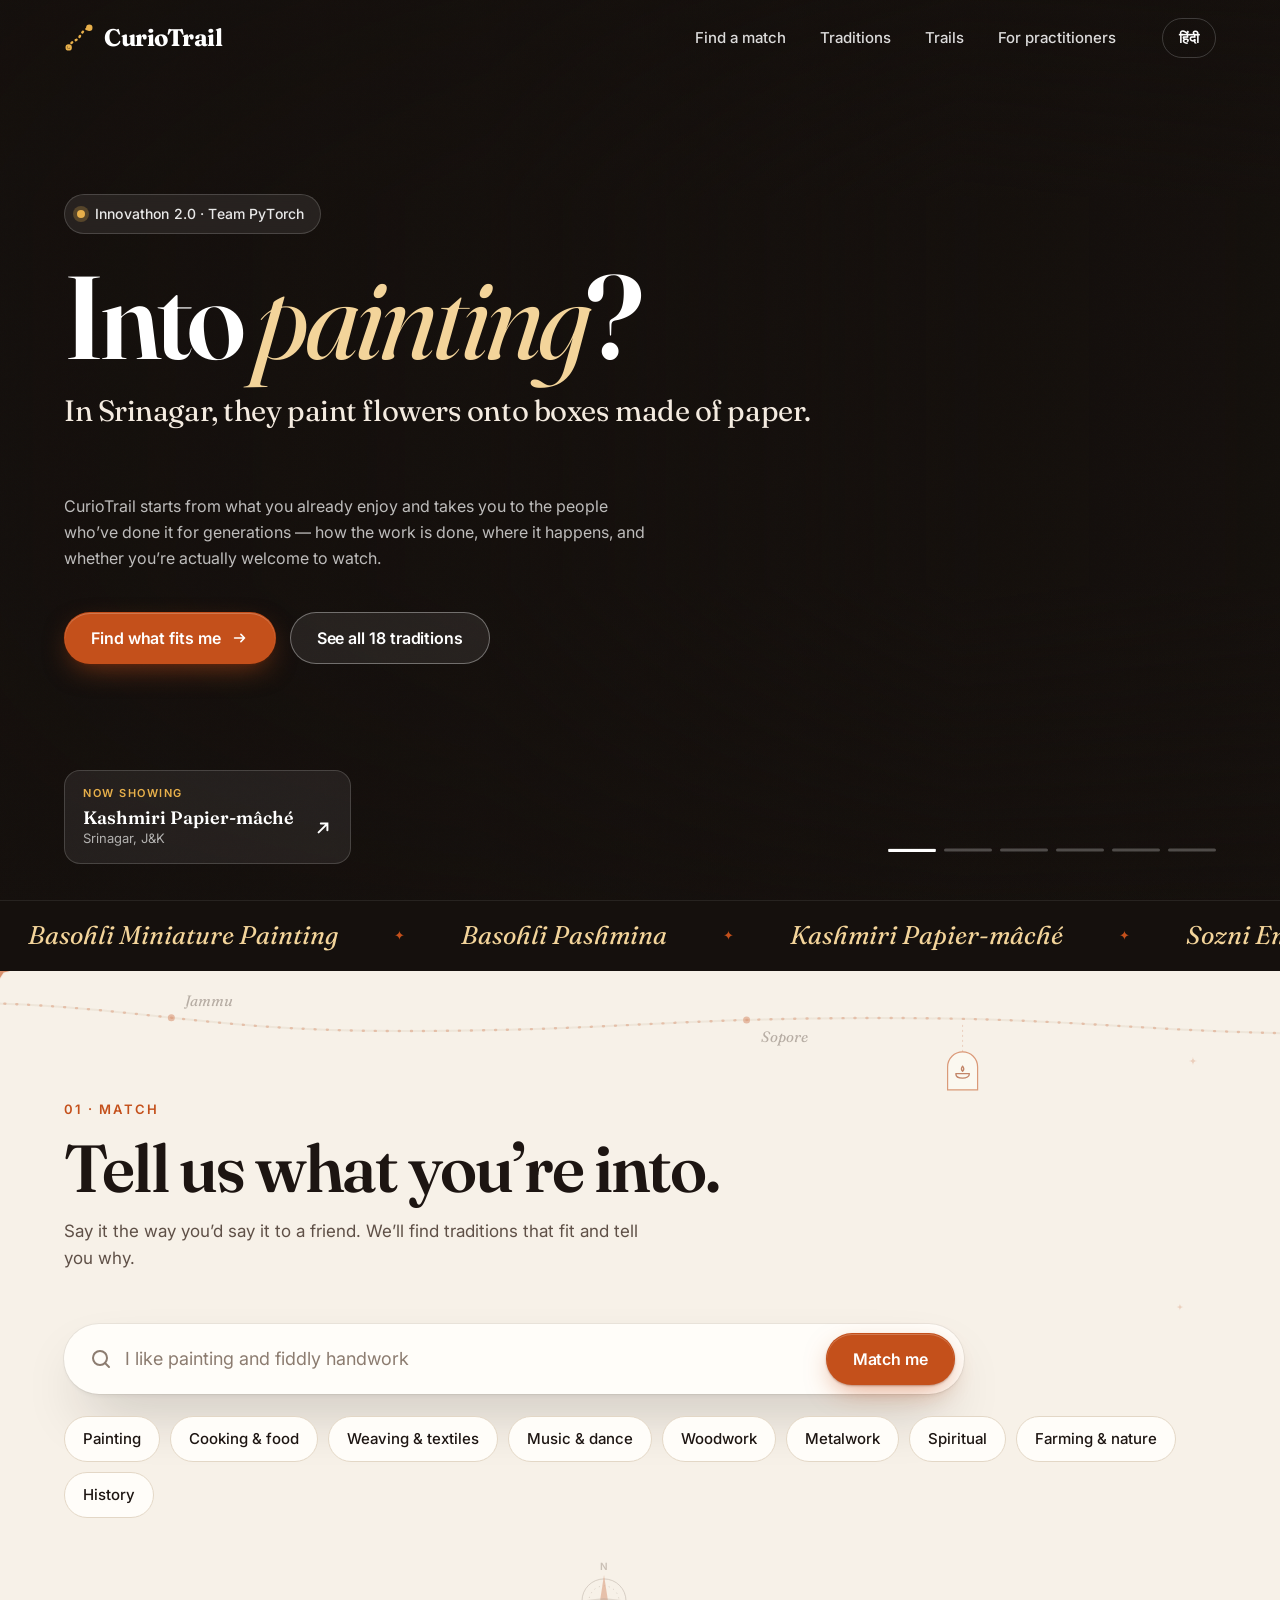
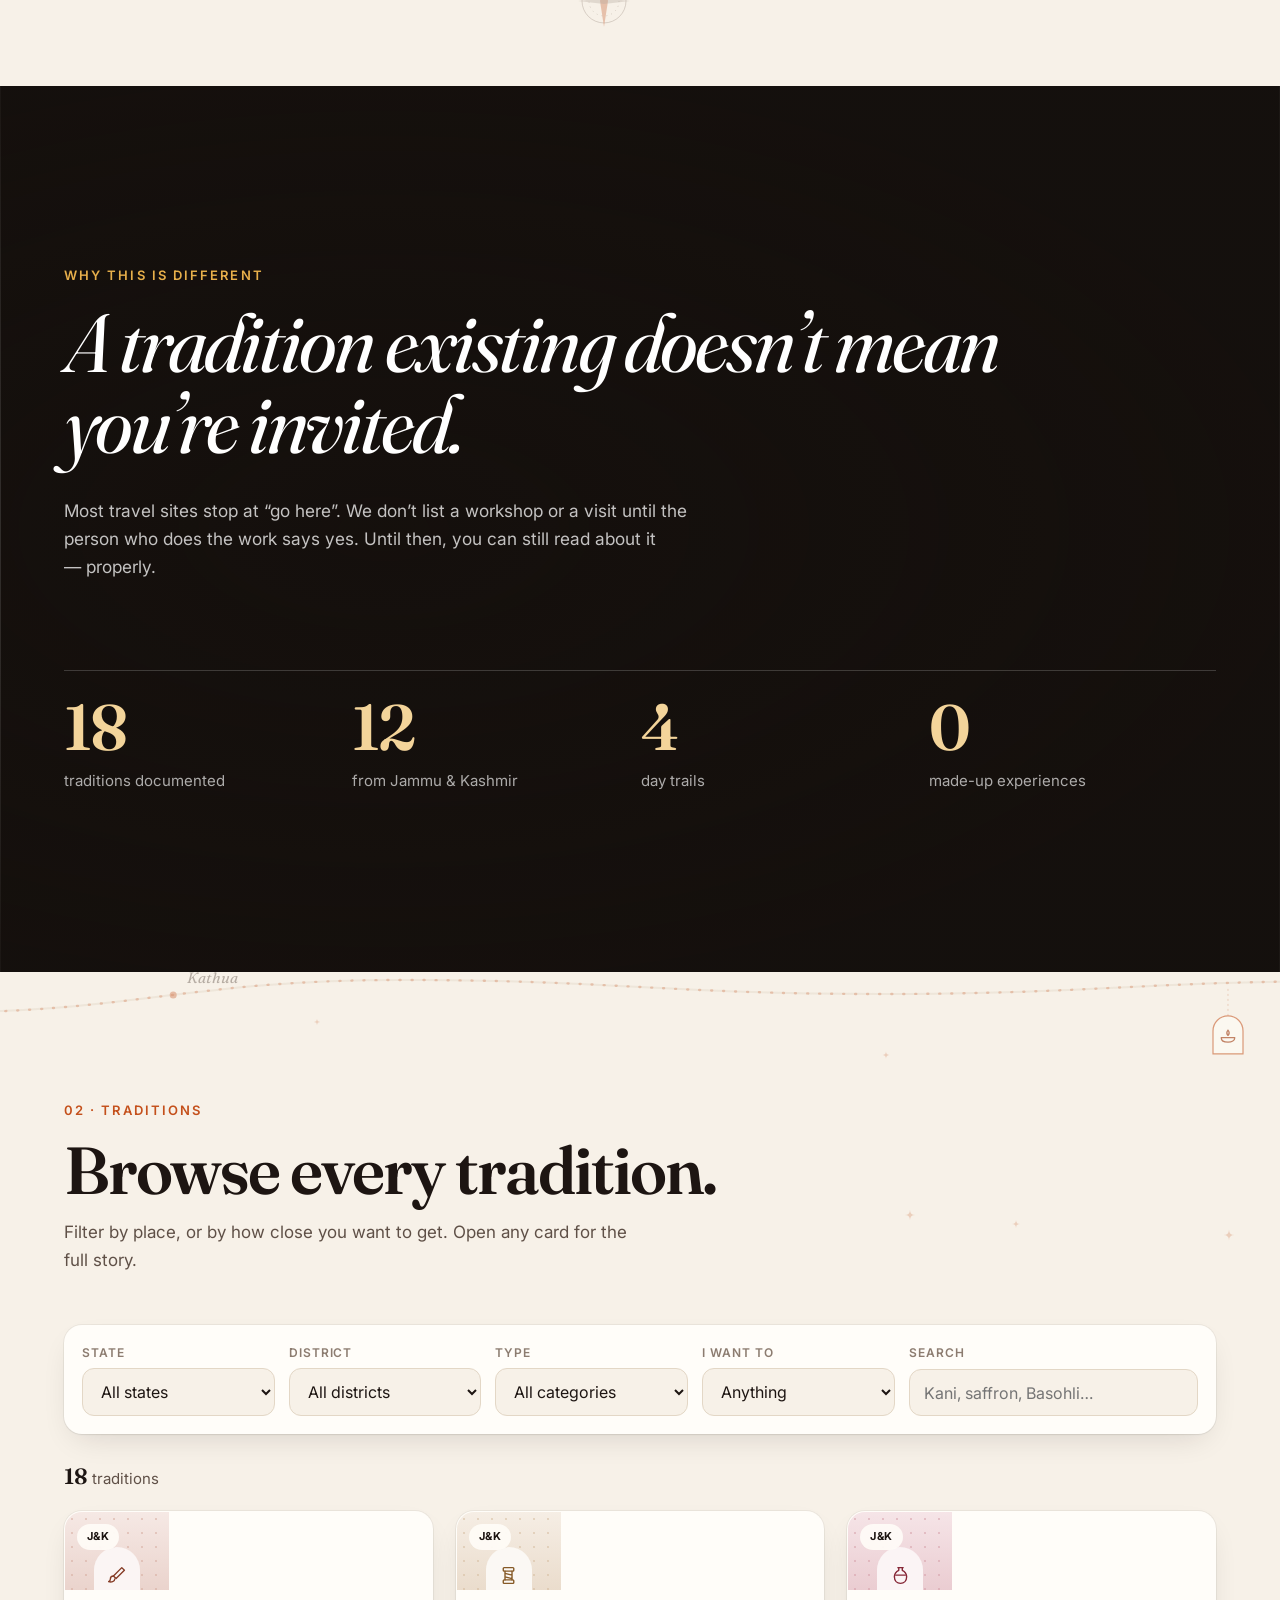
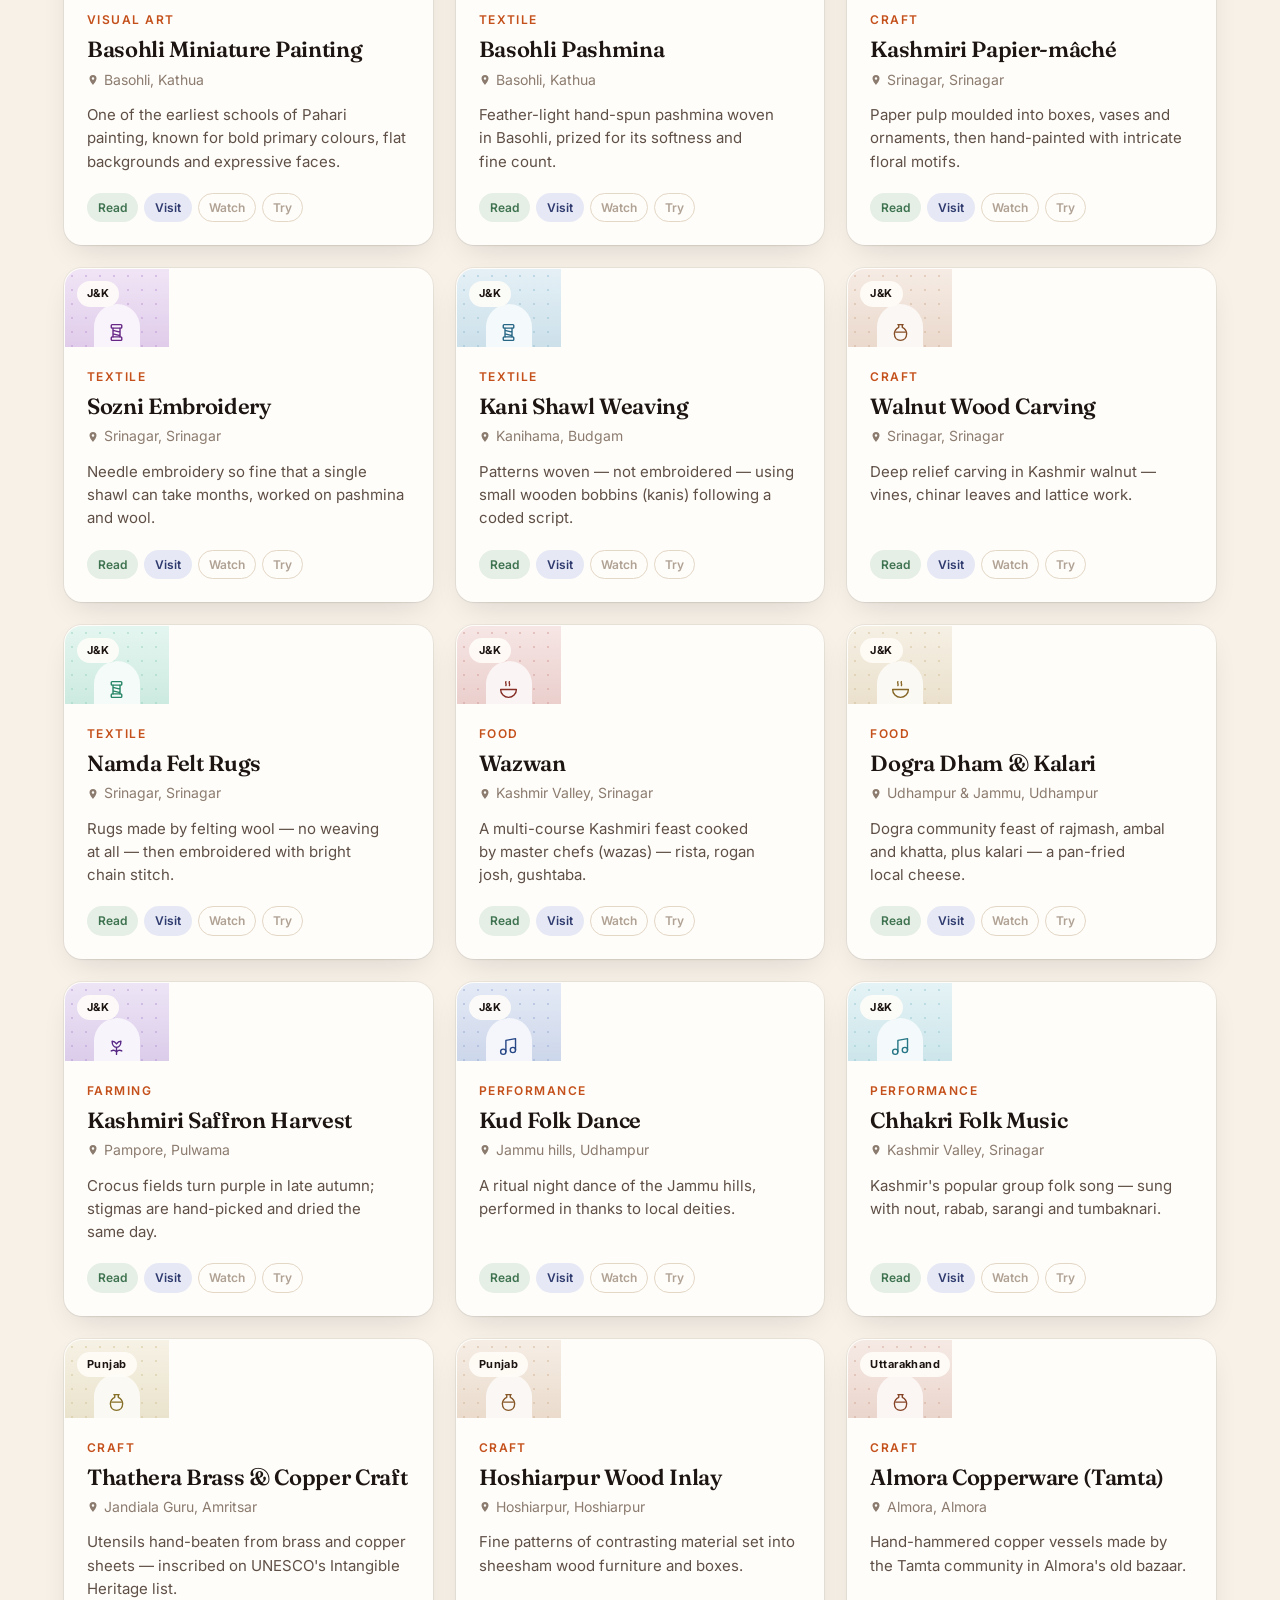
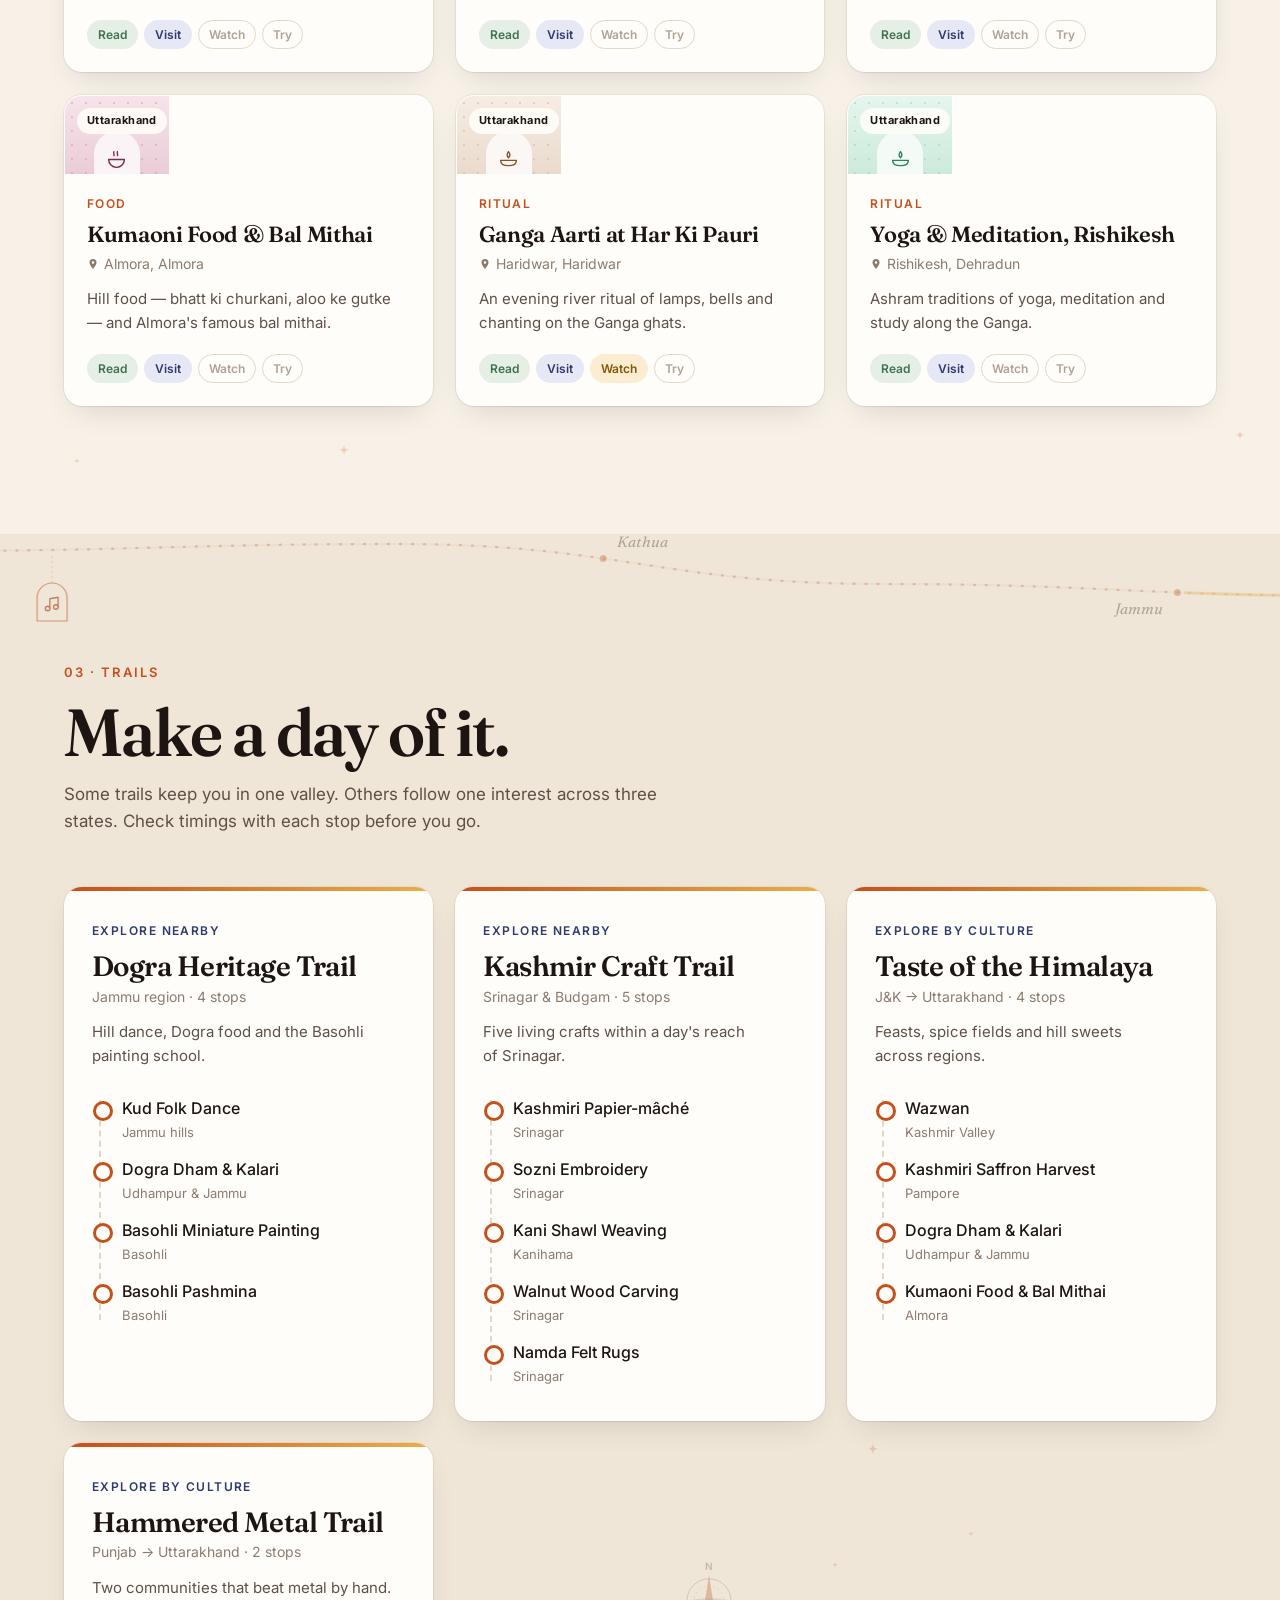
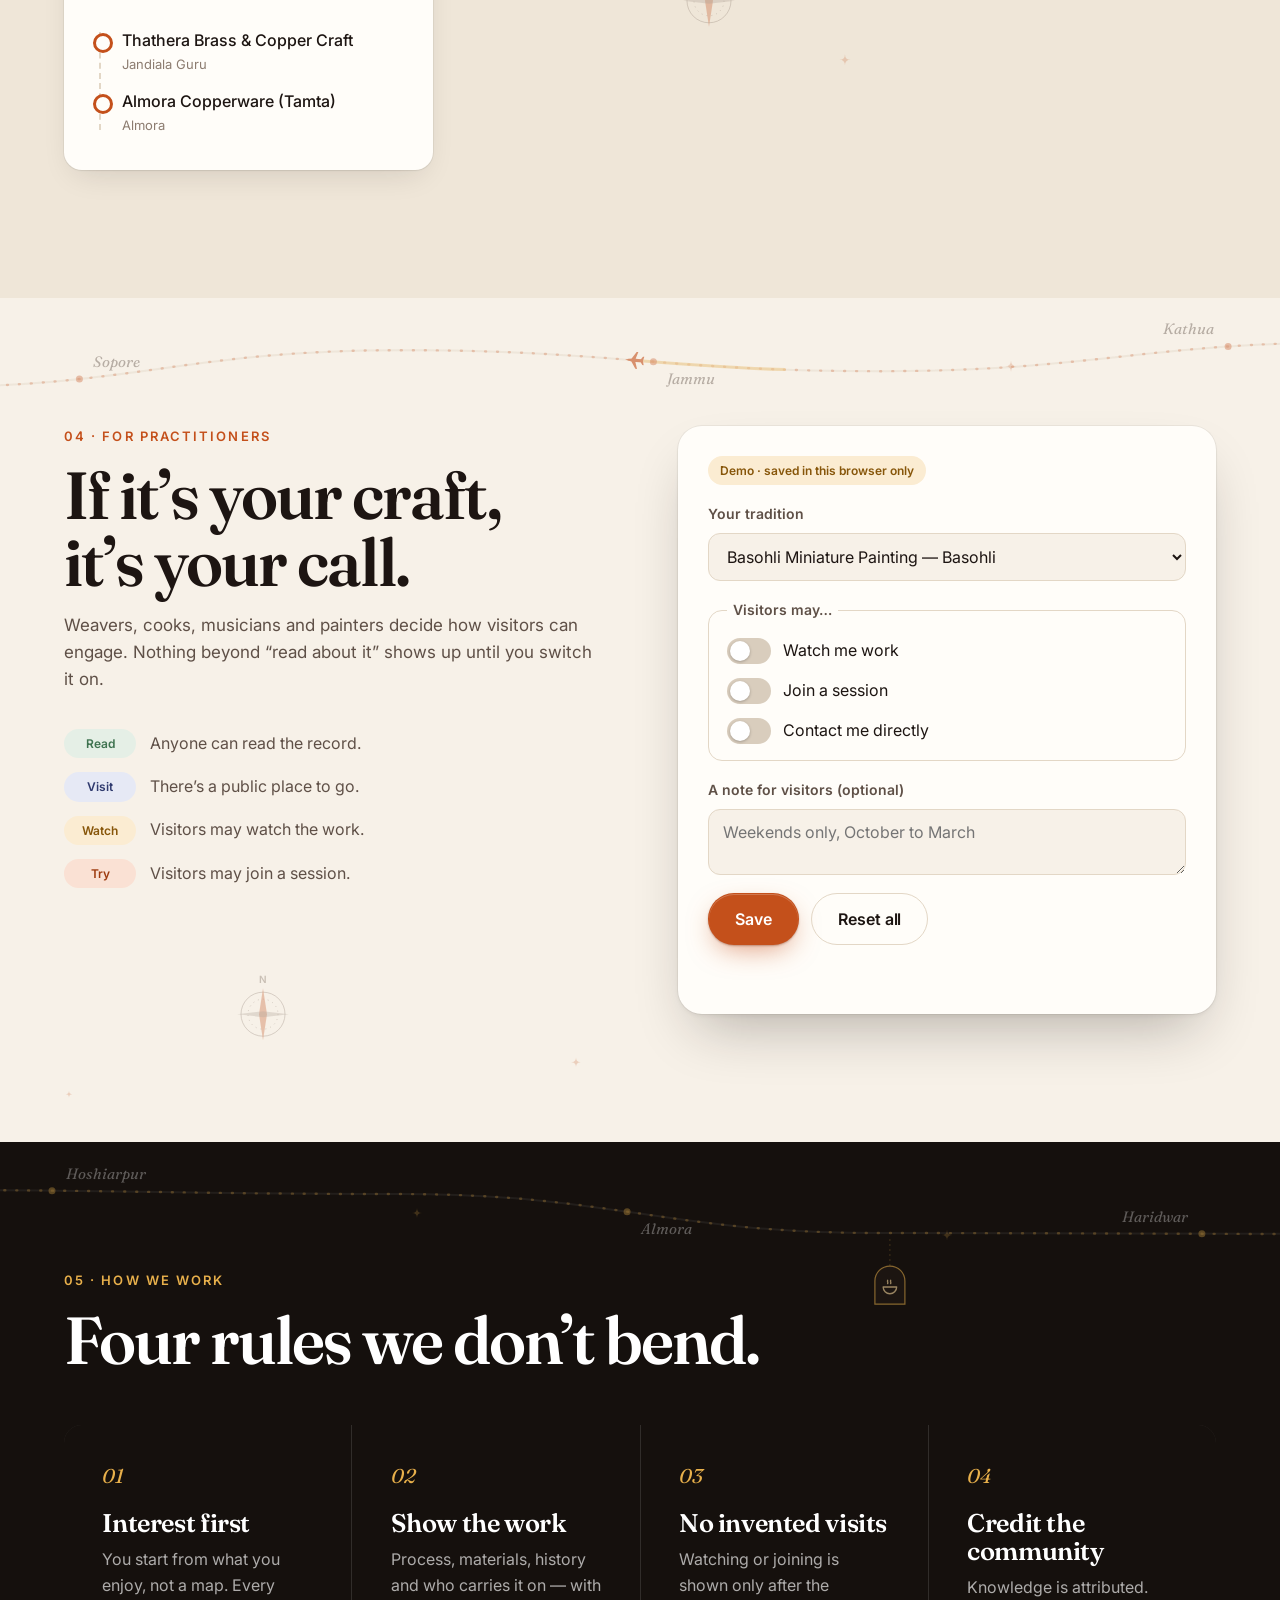
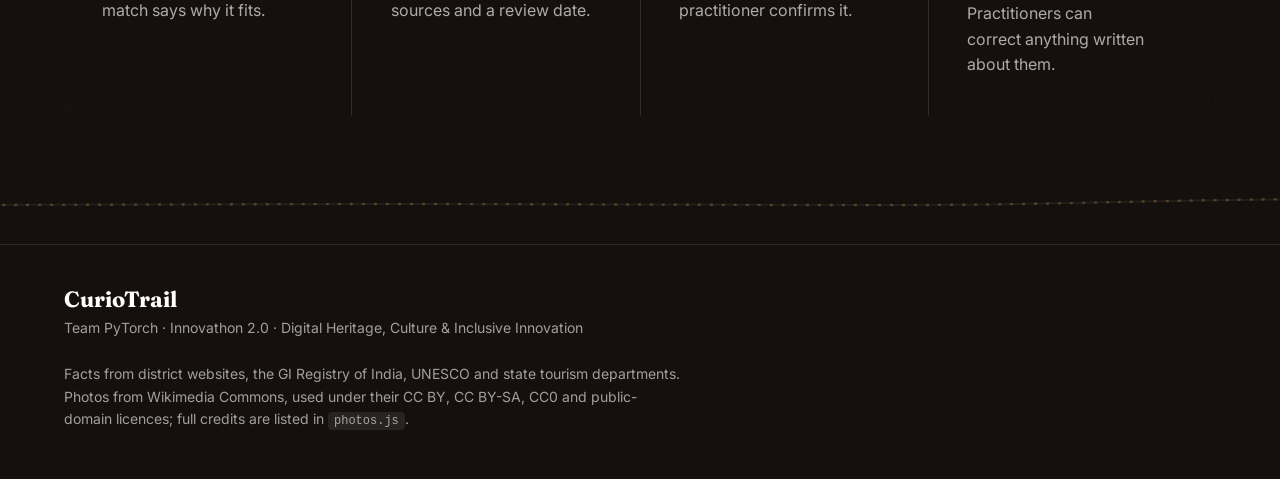
==== index.html @ dc650132 "Build page layout and styles" ====
<!doctype html>
<html lang="en">
<head>
  <meta charset="utf-8">
  <meta name="viewport" content="width=device-width, initial-scale=1, viewport-fit=cover">
  <title>CurioTrail — Start with what you love</title>
  <meta name="description" content="CurioTrail matches what you enjoy to living traditions of Jammu & Kashmir, Punjab and Uttarakhand — and tells you honestly whether you can visit.">
  <meta name="theme-color" content="#1b1310">
  <link rel="preconnect" href="https://fonts.googleapis.com">
  <link rel="preconnect" href="https://fonts.gstatic.com" crossorigin>
  <link href="https://fonts.googleapis.com/css2?family=Fraunces:ital,opsz,wght@0,9..144,400;0,9..144,600;0,9..144,700;1,9..144,400;1,9..144,600&family=Inter:wght@400;500;600;700&family=Noto+Serif+Devanagari:wght@400;600&family=Noto+Sans+Devanagari:wght@400;500;600&display=swap" rel="stylesheet">
  <link rel="preload" as="image" href="assets/img/papier-mache.webp">
  <link rel="stylesheet" href="styles.css?v=20">
</head>
<body>
  <header class="nav" id="nav">
    <a href="#top" class="brand" aria-label="CurioTrail home">
      <svg class="brand-mark" viewBox="0 0 32 32" aria-hidden="true"><path d="M5 26c4-9 9-6 12-12s7-8 10-9" fill="none" stroke="currentColor" stroke-width="2.6" stroke-linecap="round" stroke-dasharray="1 4.5"/><circle cx="27" cy="5" r="3.4" fill="currentColor"/><circle cx="5" cy="26" r="2.4" fill="none" stroke="currentColor" stroke-width="2"/></svg>
      <span>CurioTrail</span>
    </a>
    <nav class="nav-links" aria-label="Main">
      <a href="#match" data-i18n="navMatch">Find a match</a>
      <a href="#explore" data-i18n="navExplore">Traditions</a>
      <a href="#trails" data-i18n="navTrails">Trails</a>
      <a href="#practitioners" data-i18n="navPract">For practitioners</a>
    </nav>
    <button class="lang-btn" id="langBtn" type="button">हिंदी</button>
  </header>

  <main id="top">
    <!-- HERO -->
    <section class="hero" aria-label="Introduction">
      <div class="hero-media" id="heroMedia" aria-hidden="true"></div>
      <div class="hero-shade" aria-hidden="true"></div>

      <div class="hero-content">
        <p class="kicker reveal-hero"><span class="dot"></span>Innovathon 2.0 · Team PyTorch</p>
        <h1 class="hero-title reveal-hero">
          <span class="ht-line"><span id="htPre">Into </span><em class="swap" id="swapWord">painting</em><span id="htPost">?</span></span>
        </h1>
        <p class="hero-line reveal-hero"><span class="swap" id="swapLine">In Srinagar, they paint flowers onto boxes made of paper.</span></p>
        <p class="hero-body reveal-hero" data-i18n="heroBody">CurioTrail starts from what you already enjoy and takes you to the people who’ve done it for generations — how the work is done, where it happens, and whether you’re actually welcome to watch.</p>
        <div class="hero-actions reveal-hero">
          <a class="btn btn-primary" href="#match"><span data-i18n="ctaMatch">Find what fits me</span><svg viewBox="0 0 20 20" aria-hidden="true"><path d="M4 10h11m-4-4 4 4-4 4"/></svg></a>
          <a class="btn btn-glass" href="#explore" data-i18n="ctaExplore">See all 18 traditions</a>
        </div>
      </div>

      <div class="hero-foot">
        <button class="now-showing" id="nowShowing" type="button">
          <span class="ns-label" data-i18n="nowShowing">Now showing</span>
          <span class="ns-name" id="nsName">Kashmiri Papier-mâché</span>
          <span class="ns-place" id="nsPlace">Srinagar, J&amp;K</span>
          <svg viewBox="0 0 20 20" aria-hidden="true"><path d="M6 14 14 6m-6 0h6v6"/></svg>
        </button>
        <div class="progress" id="heroProgress" role="tablist" aria-label="Hero slides"></div>
      </div>
    </section>

    <!-- MARQUEE -->
    <div class="marquee" aria-hidden="true"><div class="marquee-track" id="marquee"></div></div>

    <!-- MATCH -->
    <section class="section" id="match" data-trail>
      <div class="wrap">
        <div class="head" data-reveal>
          <p class="eyebrow">01 · Match</p>
          <h2 data-i18n="matchTitle">Tell us what you’re into.</h2>
          <p data-i18n="matchSub">Say it the way you’d say it to a friend. We’ll find traditions that fit and tell you why.</p>
        </div>
        <form class="match-box" id="matchForm" data-reveal>
          <svg viewBox="0 0 24 24" aria-hidden="true"><circle cx="11" cy="11" r="7"/><path d="m20 20-4-4"/></svg>
          <label for="matchInput" class="sr-only">Your interests</label>
          <input id="matchInput" type="text" autocomplete="off" placeholder="I like painting and fiddly handwork">
          <button class="btn btn-primary" type="submit"><span data-i18n="matchBtn">Match me</span></button>
        </form>
        <div class="chips" id="matchChips" data-reveal></div>
        <div class="match-results" id="matchResults" aria-live="polite"></div>
      </div>
    </section>

    <!-- STATEMENT -->
    <section class="statement" aria-label="Our principle">
      <img class="statement-bg" src="assets/img/ganga-aarti.webp" alt="" decoding="async">
      <div class="wrap statement-inner">
        <p class="eyebrow light" data-reveal>Why this is different</p>
        <blockquote data-reveal>A tradition existing doesn’t mean you’re invited.</blockquote>
        <p class="statement-body" data-reveal>Most travel sites stop at “go here”. We don’t list a workshop or a visit until the person who does the work says yes. Until then, you can still read about it — properly.</p>
        <div class="stats" data-reveal>
          <div><strong data-count="18" id="statRecords">0</strong><span>traditions documented</span></div>
          <div><strong data-count="12" id="statJK">0</strong><span>from Jammu &amp; Kashmir</span></div>
          <div><strong data-count="4" id="statTrails">0</strong><span>day trails</span></div>
          <div><strong data-count="0" id="statFake">0</strong><span>made-up experiences</span></div>
        </div>
      </div>
    </section>

    <!-- EXPLORE -->
    <section class="section" id="explore" data-trail>
      <div class="wrap">
        <div class="head" data-reveal>
          <p class="eyebrow">02 · Traditions</p>
          <h2 data-i18n="exploreTitle">Browse every tradition.</h2>
          <p data-i18n="exploreSub">Filter by place, or by how close you want to get. Open any card for the full story.</p>
        </div>
        <div class="filters" data-reveal>
          <label><span data-i18n="fState">State</span><select id="fState"></select></label>
          <label><span data-i18n="fDistrict">District</span><select id="fDistrict"></select></label>
          <label><span data-i18n="fCategory">Type</span><select id="fCategory"></select></label>
          <label><span data-i18n="fEngage">I want to</span>
            <select id="fEngage">
              <option value="">Anything</option>
              <option value="learn">Read about it</option>
              <option value="visit">Visit the place</option>
              <option value="observe">Watch it happen</option>
              <option value="participate">Try it myself</option>
            </select></label>
          <label class="search"><span data-i18n="fSearch">Search</span><input id="fSearch" type="search" placeholder="Kani, saffron, Basohli…"></label>
        </div>
        <p class="count-bar"><strong id="count">0</strong> <span data-i18n="allPractices">traditions</span></p>
        <div class="grid" id="grid"></div>
      </div>
    </section>

    <!-- TRAILS -->
    <section class="section tinted" id="trails" data-trail>
      <div class="wrap">
        <div class="head" data-reveal>
          <p class="eyebrow">03 · Trails</p>
          <h2 data-i18n="trailsTitle">Make a day of it.</h2>
          <p data-i18n="trailsSub">Some trails keep you in one valley. Others follow one interest across three states. Check timings with each stop before you go.</p>
        </div>
        <div class="trails" id="trailList"></div>
      </div>
    </section>

    <!-- PRACTITIONERS -->
    <section class="section" id="practitioners" data-trail>
      <div class="wrap pract-grid">
        <div data-reveal>
          <p class="eyebrow">04 · For practitioners</p>
          <h2 data-i18n="practTitle">If it’s your craft, it’s your call.</h2>
          <p class="lead" data-i18n="practSub">Weavers, cooks, musicians and painters decide how visitors can engage. Nothing beyond “read about it” shows up until you switch it on.</p>
          <ol class="ladder">
            <li><span class="lv lv-learn">Read</span>Anyone can read the record.</li>
            <li><span class="lv lv-visit">Visit</span>There’s a public place to go.</li>
            <li><span class="lv lv-observe">Watch</span>Visitors may watch the work.</li>
            <li><span class="lv lv-part">Try</span>Visitors may join a session.</li>
          </ol>
        </div>
        <form class="pract-card" id="practForm" data-reveal>
          <p class="demo-tag">Demo · saved in this browser only</p>
          <label><span>Your tradition</span><select id="pRecord"></select></label>
          <fieldset>
            <legend>Visitors may…</legend>
            <label class="switch"><input type="checkbox" id="pObserve"><span class="track"></span>Watch me work</label>
            <label class="switch"><input type="checkbox" id="pParticipate"><span class="track"></span>Join a session</label>
            <label class="switch"><input type="checkbox" id="pContact"><span class="track"></span>Contact me directly</label>
          </fieldset>
          <label><span>A note for visitors (optional)</span><textarea id="pNote" rows="2" placeholder="Weekends only, October to March"></textarea></label>
          <div class="pract-actions">
            <button class="btn btn-primary" type="submit">Save</button>
            <button class="btn btn-quiet" type="button" id="pReset">Reset all</button>
          </div>
          <p class="pract-msg" id="pMsg" aria-live="polite"></p>
        </form>
      </div>
    </section>

    <!-- PRINCIPLES -->
    <section class="section principles" data-trail>
      <div class="wrap">
        <div class="head" data-reveal>
          <p class="eyebrow">05 · How we work</p>
          <h2>Four rules we don’t bend.</h2>
        </div>
        <div class="rules">
          <article data-reveal><span>01</span><h3>Interest first</h3><p>You start from what you enjoy, not a map. Every match says why it fits.</p></article>
          <article data-reveal><span>02</span><h3>Show the work</h3><p>Process, materials, history and who carries it on — with sources and a review date.</p></article>
          <article data-reveal><span>03</span><h3>No invented visits</h3><p>Watching or joining is shown only after the practitioner confirms it.</p></article>
          <article data-reveal><span>04</span><h3>Credit the community</h3><p>Knowledge is attributed. Practitioners can correct anything written about them.</p></article>
        </div>
      </div>
    </section>
  </main>

  <footer class="footer">
    <div class="wrap footer-inner">
      <div class="footer-brand">
        <strong>CurioTrail</strong>
        <span>Team PyTorch · Innovathon 2.0 · Digital Heritage, Culture &amp; Inclusive Innovation</span>
      </div>
      <p class="footer-credits">Facts from district websites, the GI Registry of India, UNESCO and state tourism departments. Photos from Wikimedia Commons, used under their CC BY, CC BY-SA, CC0 and public-domain licences; full credits are listed in <code>photos.js</code>.</p>
    </div>
  </footer>

  <nav class="dock" aria-label="Quick navigation">
    <a href="#match"><svg viewBox="0 0 24 24"><circle cx="11" cy="11" r="7"/><path d="m20 20-4-4"/></svg><span>Match</span></a>
    <a href="#explore"><svg viewBox="0 0 24 24"><circle cx="12" cy="12" r="9"/><path d="m15.5 8.5-2 5-5 2 2-5z"/></svg><span>Explore</span></a>
    <a href="#trails"><svg viewBox="0 0 24 24"><path d="M4 19c3-6 6-4 8-9s5-6 8-6" stroke-dasharray="2 3"/><circle cx="20" cy="4" r="1.5"/></svg><span>Trails</span></a>
    <a href="#practitioners"><svg viewBox="0 0 24 24"><circle cx="12" cy="8" r="3.5"/><path d="M5 20c1-4 4-6 7-6s6 2 7 6"/></svg><span>Makers</span></a>
  </nav>

  <dialog id="recordModal" class="modal" aria-labelledby="mTitle">
    <div class="modal-body" id="modalBody"></div>
  </dialog>

  <script src="data.js?v=20"></script>
  <script src="photos.js?v=20"></script>
  <script src="app.js?v=20"></script>
</body>
</html>
---- styles.css ----
/* ============ Tokens ============ */
:root {
  --bg: #f7f1e8;
  --surface: #fffdf9;
  --surface-2: #efe6d8;
  --ink: #1d1512;
  --ink-2: #5f5047;
  --ink-3: #8c7c70;
  --line: #e3d7c6;
  --night: #15100d;
  --accent: #c4501b;
  --accent-ink: #9e3c10;
  --gold: #e8b04b;
  --gold-soft: #f3d49a;
  --indigo: #2f3a6e;
  --sage: #3f7350;
  --radius: 18px;
  --shadow: 0 0 0 1px rgba(29, 21, 18, .05), 0 1px 2px rgba(29, 21, 18, .05), 0 12px 32px -12px rgba(29, 21, 18, .16);
  --shadow-lg: 0 0 0 1px rgba(29, 21, 18, .05), 0 2px 4px rgba(29, 21, 18, .05), 0 28px 60px -20px rgba(29, 21, 18, .32);
  --ease-out: cubic-bezier(0.23, 1, 0.32, 1);
  --ease-io: cubic-bezier(0.77, 0, 0.175, 1);
  --serif: "Fraunces", Georgia, serif;
  --sans: "Inter", system-ui, -apple-system, "Segoe UI", sans-serif;
  --wrap: min(1400px, 100% - 2 * clamp(20px, 5vw, 72px));
}

* { box-sizing: border-box; }
html { scroll-behavior: smooth; scroll-padding-top: 80px; -webkit-text-size-adjust: 100%; }
body { margin: 0; background: var(--bg); color: var(--ink); font: 400 clamp(16px, .2vw + 15px, 19px)/1.6 var(--sans); -webkit-font-smoothing: antialiased; }
img, svg { display: block; }
a { color: inherit; }
button { font: inherit; }
.sr-only { position: absolute; width: 1px; height: 1px; overflow: hidden; clip: rect(0 0 0 0); white-space: nowrap; }
.wrap { width: var(--wrap); margin-inline: auto; }
h1, h2, h3 { text-wrap: balance; }
p { text-wrap: pretty; }
:focus-visible { outline: 2px solid var(--gold); outline-offset: 3px; border-radius: 6px; }

/* ============ Buttons ============ */
.btn { --b: transparent; display: inline-flex; align-items: center; justify-content: center; gap: 10px; min-height: 52px; padding: 0 26px; border-radius: 999px; border: 1px solid var(--b); font: 600 16px/1 var(--sans); letter-spacing: -.005em; text-decoration: none; cursor: pointer; white-space: nowrap; -webkit-tap-highlight-color: transparent;
  transition-property: scale, background-color, border-color, color, box-shadow; transition-duration: 160ms; transition-timing-function: ease-out; }
.btn:not(:disabled):active { scale: .96; }
.btn svg { width: 18px; height: 18px; fill: none; stroke: currentColor; stroke-width: 1.8; stroke-linecap: round; stroke-linejoin: round; transition: translate 200ms var(--ease-out); }
.btn-primary { background: var(--accent); color: #fff; box-shadow: inset 0 1px 0 rgba(255, 255, 255, .22), 0 1px 2px rgba(110, 35, 5, .35), 0 10px 28px -8px rgba(196, 80, 27, .6); }
.btn-glass { --b: rgba(255, 255, 255, .35); color: #fff; background: rgba(255, 255, 255, .08); backdrop-filter: blur(12px); -webkit-backdrop-filter: blur(12px); }
.btn-quiet { --b: var(--line); color: var(--ink); background: transparent; }
@media (hover: hover) and (pointer: fine) {
  .btn-primary:hover { background: var(--accent-ink); }
  .btn-primary:hover svg { translate: 3px 0; }
  .btn-glass:hover { background: rgba(255, 255, 255, .18); --b: rgba(255, 255, 255, .6); }
  .btn-quiet:hover { background: var(--surface-2); }
}

/* ============ Nav ============ */
.nav { position: fixed; inset: 0 0 auto; z-index: 40; display: flex; align-items: center; gap: 32px; padding: 18px clamp(20px, 5vw, 72px); color: #fff;
  transition-property: background-color, padding, color, box-shadow; transition-duration: 300ms; transition-timing-function: var(--ease-out); }
.nav.solid { background: rgba(247, 241, 232, .86); backdrop-filter: blur(14px) saturate(1.4); -webkit-backdrop-filter: blur(14px) saturate(1.4); color: var(--ink); padding-block: 12px; box-shadow: 0 1px 0 var(--line); }
.brand { display: flex; align-items: center; gap: 10px; text-decoration: none; font: 700 24px/1 var(--serif); letter-spacing: -.02em; }
.brand-mark { width: 30px; height: 30px; color: var(--gold); }
.nav.solid .brand-mark { color: var(--accent); }
.nav-links { display: flex; gap: 6px; margin-left: auto; }
.nav-links a { padding: 8px 14px; border-radius: 999px; text-decoration: none; font-size: 15px; font-weight: 500; opacity: .85; transition: background-color 150ms ease, opacity 150ms ease; }
@media (hover: hover) { .nav-links a:hover { opacity: 1; background: rgba(127, 127, 127, .14); } }
.lang-btn { border: 1px solid currentColor; border-color: rgba(127, 127, 127, .4); background: transparent; color: inherit; border-radius: 999px; padding: 8px 16px; font-weight: 600; font-size: 14px; cursor: pointer; }

/* ============ Hero ============ */
.hero { position: relative; min-height: 100svh; display: grid; grid-template-rows: 1fr auto; color: #fff; background: var(--night); overflow: hidden; isolation: isolate; }
.hero-media { position: absolute; inset: -3%; z-index: -2; will-change: transform; }
.slide { position: absolute; inset: 0; opacity: 0; transition: opacity 1400ms ease; }
.slide img { width: 100%; height: 100%; object-fit: cover; scale: 1.12; transition: scale 9000ms linear; }
.slide.is-active { opacity: 1; }
.slide.is-active img { scale: 1; }
.hero-shade { position: absolute; inset: 0; z-index: -1;
  background:
    linear-gradient(90deg, rgba(21, 16, 13, .92) 0%, rgba(21, 16, 13, .72) 38%, rgba(21, 16, 13, .15) 75%, rgba(21, 16, 13, .25) 100%),
    linear-gradient(0deg, rgba(21, 16, 13, .85) 0%, transparent 35%),
    linear-gradient(180deg, rgba(21, 16, 13, .55) 0%, transparent 22%); }
.hero::after { content: ""; position: absolute; inset: 0; z-index: -1; pointer-events: none; opacity: .07; mix-blend-mode: overlay;
  background-image: url("data:image/svg+xml,%3Csvg xmlns='http://www.w3.org/2000/svg' width='160' height='160'%3E%3Cfilter id='n'%3E%3CfeTurbulence baseFrequency='.9' numOctaves='3' stitchTiles='stitch'/%3E%3C/filter%3E%3Crect width='100%25' height='100%25' filter='url(%23n)'/%3E%3C/svg%3E"); }

.hero-content { align-self: center; width: var(--wrap); margin-inline: auto; padding-top: 120px; max-width: 1400px; }
.hero-content > * { max-width: 880px; }
.kicker { display: inline-flex; align-items: center; gap: 10px; margin: 0 0 28px; padding: 8px 16px 8px 12px; border-radius: 999px; background: rgba(255, 255, 255, .08); border: 1px solid rgba(255, 255, 255, .16); backdrop-filter: blur(10px); font-size: 14px; font-weight: 500; letter-spacing: .01em; color: rgba(255, 255, 255, .9); }
.kicker .dot { width: 8px; height: 8px; border-radius: 50%; background: var(--gold); box-shadow: 0 0 0 4px rgba(232, 176, 75, .25); }
.hero-title { margin: 0; font: 600 clamp(56px, 9.2vw, 168px)/.92 var(--serif); letter-spacing: -.035em; font-variation-settings: "opsz" 144; }
.hero-title em { font-style: italic; font-weight: 400; color: var(--gold-soft); }
.swap { display: inline-block; transition-property: opacity, translate, filter; transition-duration: 420ms; transition-timing-function: var(--ease-out); }
.swap.out { opacity: 0; translate: 0 .18em; filter: blur(6px); transition-duration: 220ms; }
.hero-line { margin: 22px 0 0; font: 400 clamp(22px, 2.3vw, 40px)/1.25 var(--serif); letter-spacing: -.015em; color: #f4ebe0; min-height: 2.5em; }
.hero-body { margin: 26px 0 0; max-width: 600px !important; font-size: clamp(16px, 1.15vw, 20px); line-height: 1.65; color: rgba(255, 255, 255, .72); }
.hero-actions { display: flex; flex-wrap: wrap; gap: 14px; margin-top: 40px; }

.hero-foot { width: var(--wrap); margin: 0 auto; display: flex; align-items: flex-end; justify-content: space-between; gap: 24px; padding: 32px 0 36px; }
.now-showing { display: grid; grid-template-columns: auto auto; grid-template-areas: "l l" "n i" "p i"; column-gap: 18px; align-items: center; text-align: left; color: #fff; background: rgba(255, 255, 255, .07); border: 1px solid rgba(255, 255, 255, .16); backdrop-filter: blur(12px); border-radius: 16px; padding: 14px 16px 14px 18px; cursor: pointer; transition: background-color 200ms ease, scale 160ms ease-out; }
.now-showing:active { scale: .97; }
@media (hover: hover) { .now-showing:hover { background: rgba(255, 255, 255, .14); } }
.ns-label { grid-area: l; font-size: 11px; font-weight: 600; letter-spacing: .14em; text-transform: uppercase; color: var(--gold); margin-bottom: 4px; }
.ns-name { grid-area: n; font: 600 18px/1.2 var(--serif); }
.ns-place { grid-area: p; font-size: 13px; color: rgba(255, 255, 255, .65); }
.now-showing svg { grid-area: i; width: 22px; height: 22px; fill: none; stroke: currentColor; stroke-width: 1.8; stroke-linecap: round; }
.progress { display: flex; gap: 8px; }
.progress button { width: 48px; height: 28px; padding: 0; border: 0; background: none; cursor: pointer; position: relative; }
.progress button::before, .progress button::after { content: ""; position: absolute; left: 0; right: 0; top: 50%; height: 3px; border-radius: 3px; translate: 0 -50%; }
.progress button::before { background: rgba(255, 255, 255, .25); }
.progress button::after { background: #fff; scale: 0 1; transform-origin: left; }
.progress button.done::after { scale: 1 1; }
.progress button.is-active::after { animation: fill var(--dur, 6s) linear forwards; }
@keyframes fill { from { scale: 0 1; } to { scale: 1 1; } }

/* ============ Marquee ============ */
.marquee { background: var(--night); color: var(--gold-soft); overflow: hidden; border-top: 1px solid rgba(255, 255, 255, .08); padding: 22px 0; }
.marquee-track { display: flex; width: max-content; gap: 0; animation: marquee 60s linear infinite; }
.marquee-track span { font: italic 400 clamp(22px, 2vw, 34px)/1 var(--serif); padding: 0 28px; white-space: nowrap; display: inline-flex; align-items: center; gap: 56px; }
.marquee-track span::after { content: "✦"; font-style: normal; font-size: .5em; color: var(--accent); }
@keyframes marquee { to { translate: -50% 0; } }

/* ============ Sections ============ */
.section { padding: clamp(80px, 10vw, 160px) 0; }
.section.tinted { background: var(--surface-2); }
.head { max-width: 760px; margin-bottom: clamp(32px, 4vw, 56px); }
.eyebrow { margin: 0 0 16px; font-size: 13px; font-weight: 600; letter-spacing: .16em; text-transform: uppercase; color: var(--accent); }
.eyebrow.light { color: var(--gold); }
.head h2, .pract-grid h2 { margin: 0 0 16px; font: 600 clamp(40px, 5.2vw, 88px)/1 var(--serif); letter-spacing: -.03em; }
.head p:not(.eyebrow) { margin: 0; font-size: clamp(17px, 1.3vw, 21px); color: var(--ink-2); max-width: 620px; }

/* ============ Match ============ */
.match-box { display: flex; align-items: center; gap: 12px; max-width: 900px; padding: 8px 8px 8px 24px; background: var(--surface); border-radius: 999px; box-shadow: var(--shadow-lg); border: 1px solid transparent; transition: box-shadow 200ms ease, border-color 200ms ease; }
.match-box:focus-within { border-color: var(--accent); box-shadow: var(--shadow-lg), 0 0 0 5px rgba(196, 80, 27, .14); }
.match-box > svg { width: 24px; height: 24px; flex: none; fill: none; stroke: var(--ink-3); stroke-width: 2; stroke-linecap: round; }
.match-box input { flex: 1; min-width: 0; border: 0; outline: 0; background: transparent; font: 400 clamp(18px, 1.4vw, 22px) var(--sans); color: var(--ink); padding: 12px 0; }
.match-box input::placeholder { color: var(--ink-3); }
.chips { display: flex; flex-wrap: wrap; gap: 10px; margin-top: 22px; }
.chip { border: 1px solid var(--line); background: var(--surface); color: var(--ink); border-radius: 999px; padding: 10px 18px; font-size: 15px; font-weight: 500; cursor: pointer; transition-property: background-color, border-color, color, scale; transition-duration: 150ms; transition-timing-function: ease-out; }
.chip:active { scale: .96; }
@media (hover: hover) { .chip:hover { border-color: var(--ink); } }
.chip[aria-pressed="true"] { background: var(--ink); color: var(--bg); border-color: var(--ink); }
.match-results { margin-top: 40px; }
.match-intro { font-size: 17px; color: var(--ink-2); margin: 0 0 20px; }
.match-intro b { color: var(--ink); font-weight: 600; }
.match-list { display: grid; grid-template-columns: repeat(auto-fill, minmax(min(100%, 420px), 1fr)); gap: 18px; }
.match-card { display: grid; grid-template-columns: 132px 1fr; gap: 20px; padding: 14px; text-align: left; color: inherit; background: var(--surface); border: 1px solid transparent; border-radius: var(--radius); box-shadow: var(--shadow); cursor: pointer;
  transition-property: translate, box-shadow, scale; transition-duration: 220ms; transition-timing-function: var(--ease-out); animation: rise 520ms var(--ease-out) both; animation-delay: calc(var(--i, 0) * 70ms); }
.match-card:active { scale: .98; }
@media (hover: hover) { .match-card:hover { translate: 0 -3px; box-shadow: var(--shadow-lg); } }
.match-card .art { border-radius: 12px; min-height: 150px; height: 100%; }
.match-card h3 { margin: 8px 0 2px; font: 600 22px/1.15 var(--serif); letter-spacing: -.01em; }
.match-why { margin: 8px 0 12px; font-size: 15px; color: var(--ink-2); line-height: 1.5; }
.score { display: inline-flex; align-items: center; gap: 6px; font-size: 12px; font-weight: 700; color: var(--sage); }
.score::before { content: ""; width: 36px; height: 4px; border-radius: 4px; background: linear-gradient(90deg, var(--sage) var(--fit, 80%), #dfe9df 0); }
.empty { padding: 24px; border-radius: var(--radius); background: var(--surface-2); color: var(--ink-2); }

/* ============ Statement ============ */
.statement { position: relative; isolation: isolate; color: #fff; padding: clamp(110px, 14vw, 220px) 0; overflow: hidden; background: var(--night); }
.statement-bg { position: absolute; inset: -10% 0; width: 100%; height: 120%; object-fit: cover; z-index: -2; opacity: .55; will-change: transform; }
.statement::before { content: ""; position: absolute; inset: 0; z-index: -1; background: radial-gradient(ellipse at 30% 50%, rgba(21, 16, 13, .55), rgba(21, 16, 13, .92) 75%); }
.statement blockquote { margin: 0; max-width: 1100px; font: 400 clamp(44px, 6.4vw, 112px)/1 var(--serif); letter-spacing: -.035em; font-style: italic; color: #fff; }
.statement-body { margin: 32px 0 0; max-width: 640px; font-size: clamp(17px, 1.35vw, 22px); color: rgba(255, 255, 255, .75); }
.stats { display: grid; grid-template-columns: repeat(4, 1fr); gap: 1px; margin-top: clamp(56px, 7vw, 96px); border-top: 1px solid rgba(255, 255, 255, .18); }
.stats div { padding-top: 24px; }
.stats strong { display: block; font: 600 clamp(48px, 5vw, 88px)/1 var(--serif); letter-spacing: -.03em; color: var(--gold-soft); font-variant-numeric: tabular-nums; }
.stats span { display: block; margin-top: 10px; font-size: 15px; color: rgba(255, 255, 255, .65); }

/* ============ Filters + cards ============ */
.filters { display: grid; grid-template-columns: repeat(4, minmax(0, 1fr)) 1.5fr; gap: 14px; padding: 18px; background: var(--surface); border-radius: var(--radius); box-shadow: var(--shadow); }
.filters label { display: grid; gap: 6px; font-size: 12px; font-weight: 600; letter-spacing: .08em; text-transform: uppercase; color: var(--ink-3); }
.filters select, .filters input, .pract-card select, .pract-card textarea { width: 100%; padding: 12px 14px; font: 400 16px var(--sans); color: var(--ink); background: var(--bg); border: 1px solid var(--line); border-radius: 12px; letter-spacing: 0; text-transform: none; transition: border-color 150ms ease; }
.filters select:focus, .filters input:focus, .pract-card select:focus, .pract-card textarea:focus { outline: none; border-color: var(--accent); }
.count-bar { margin: 28px 0 20px; font-size: 15px; color: var(--ink-2); }
.count-bar strong { font: 600 22px var(--serif); color: var(--ink); }
.grid { display: grid; grid-template-columns: repeat(auto-fill, minmax(min(100%, 320px), 1fr)); gap: clamp(18px, 1.8vw, 28px); }
.card { display: flex; flex-direction: column; padding: 0; text-align: left; color: inherit; background: var(--surface); border: 1px solid transparent; border-radius: var(--radius); overflow: hidden; box-shadow: var(--shadow); cursor: pointer; -webkit-tap-highlight-color: transparent;
  transition-property: translate, box-shadow, scale; transition-duration: 260ms; transition-timing-function: var(--ease-out); }
.card:active { scale: .98; }
@media (hover: hover) and (pointer: fine) { .card:hover { translate: 0 -6px; box-shadow: var(--shadow-lg); } .card:hover .art img { scale: 1.06; } }
.card .art { aspect-ratio: 4 / 3; }
.card-body { display: flex; flex-direction: column; gap: 6px; flex: 1; padding: 20px 22px 22px; }
.card-cat { font-size: 12px; font-weight: 600; letter-spacing: .12em; text-transform: uppercase; color: var(--accent); }
.card h3 { margin: 2px 0 0; font: 600 clamp(22px, 1.6vw, 26px)/1.15 var(--serif); letter-spacing: -.015em; }
.card-place { display: flex; align-items: center; gap: 5px; font-size: 14px; color: var(--ink-3); }
.card-hook { margin: 6px 0 14px; font-size: 15px; line-height: 1.55; color: var(--ink-2); display: -webkit-box; -webkit-line-clamp: 3; -webkit-box-orient: vertical; overflow: hidden; }
.levels { display: flex; flex-wrap: wrap; gap: 6px; margin-top: auto; }

/* Art (photo or icon fallback) */
.art { position: relative; overflow: hidden; display: grid; place-items: end center; background: radial-gradient(hsl(var(--h) 40% 72% / .5) 1px, transparent 1.2px) 0 0 / 14px 14px, linear-gradient(180deg, hsl(var(--h) 48% 93%), hsl(var(--h) 42% 86%)); }
.art .arch { width: 44%; max-width: 104px; aspect-ratio: 4 / 5; display: grid; place-items: center; border-radius: 999px 999px 10px 10px; background: hsl(var(--h) 46% 97%); color: hsl(var(--h) 55% 34%); translate: 0 14px; }
.art svg { width: 46%; fill: none; stroke: currentColor; stroke-width: 1.6; stroke-linecap: round; stroke-linejoin: round; }
.art.has-photo { display: block; background: hsl(var(--h) 25% 80%); }
.art.has-photo img { width: 100%; height: 100%; object-fit: cover; transition: scale 700ms var(--ease-out); }
.art.has-photo::after { content: ""; position: absolute; inset: 0; box-shadow: inset 0 0 0 1px rgba(0, 0, 0, .08); pointer-events: none; }
.state-tag { position: absolute; left: 12px; top: 12px; z-index: 2; padding: 4px 10px; border-radius: 999px; font-size: 11px; font-weight: 700; letter-spacing: .04em; color: var(--ink); background: rgba(255, 253, 249, .88); backdrop-filter: blur(6px); }
.match-card .state-tag { display: none; }

/* Engagement levels */
.lv { display: inline-flex; align-items: center; padding: 4px 10px; border-radius: 999px; font-size: 12px; font-weight: 600; border: 1px solid transparent; }
.lv-learn { background: #e5efe6; color: var(--sage); }
.lv-visit { background: #e6e9f5; color: var(--indigo); }
.lv-observe { background: #fbecd2; color: #87560a; }
.lv-part { background: #fae1d4; color: var(--accent-ink); }
.lv-off { color: #b0a294; border-color: var(--line); background: transparent; }

/* ============ Trails ============ */
.trails { display: grid; grid-template-columns: repeat(auto-fill, minmax(min(100%, 300px), 1fr)); gap: 22px; }
.trail { position: relative; padding: 28px; background: var(--surface); border-radius: var(--radius); box-shadow: var(--shadow); overflow: hidden; }
.trail::before { content: ""; position: absolute; inset: 0 0 auto; height: 4px; background: linear-gradient(90deg, var(--accent), var(--gold)); }
.trail .mode { font-size: 12px; font-weight: 600; letter-spacing: .12em; text-transform: uppercase; color: var(--indigo); }
.trail h3 { margin: 8px 0 4px; font: 600 28px/1.1 var(--serif); letter-spacing: -.02em; }
.trail .region { margin: 0 0 12px; font-size: 14px; color: var(--ink-3); }
.trail > p:not(.region) { margin: 0 0 20px; font-size: 15px; color: var(--ink-2); }
.stops { list-style: none; margin: 0; padding: 0; position: relative; }
.stops::before { content: ""; position: absolute; left: 7px; top: 12px; bottom: 12px; border-left: 2px dashed var(--line); }
.stops li { position: relative; padding: 6px 0 6px 30px; }
.stops li::before { content: ""; position: absolute; left: 1px; top: 13px; width: 14px; height: 14px; border-radius: 50%; background: var(--surface); border: 3px solid var(--accent); }
.stops button { padding: 0; border: 0; background: none; color: var(--ink); font-size: 16px; font-weight: 500; text-align: left; cursor: pointer; }
@media (hover: hover) { .stops button:hover { color: var(--accent); } }
.stops small { display: block; font-size: 13px; color: var(--ink-3); }

/* ============ Practitioners ============ */
.pract-grid { display: grid; grid-template-columns: 1fr 1fr; gap: clamp(40px, 6vw, 96px); align-items: start; }
.lead { font-size: clamp(17px, 1.3vw, 21px); color: var(--ink-2); margin: 0; }
.ladder { list-style: none; padding: 0; margin: 36px 0 0; display: grid; gap: 14px; font-size: 16px; color: var(--ink-2); }
.ladder li { display: flex; align-items: center; gap: 14px; }
.ladder .lv { min-width: 72px; justify-content: center; }
.pract-card { display: grid; gap: 18px; padding: 30px; background: var(--surface); border-radius: 24px; box-shadow: var(--shadow-lg); }
.pract-card > label { display: grid; gap: 8px; font-size: 14px; font-weight: 600; color: var(--ink-2); }
.pract-card fieldset { display: grid; gap: 14px; margin: 0; padding: 16px 18px; border: 1px solid var(--line); border-radius: 14px; }
.pract-card legend { padding: 0 6px; font-size: 14px; font-weight: 600; color: var(--ink-2); }
.switch { display: flex; align-items: center; gap: 12px; font-size: 16px; cursor: pointer; }
.switch input { position: absolute; opacity: 0; }
.switch .track { position: relative; width: 44px; height: 26px; flex: none; border-radius: 999px; background: #d9cdbd; transition: background-color 200ms ease; }
.switch .track::after { content: ""; position: absolute; top: 3px; left: 3px; width: 20px; height: 20px; border-radius: 50%; background: #fff; box-shadow: 0 1px 3px rgba(0, 0, 0, .25); transition: translate 220ms var(--ease-out); }
.switch input:checked + .track { background: var(--sage); }
.switch input:checked + .track::after { translate: 18px 0; }
.switch input:focus-visible + .track { outline: 2px solid var(--accent); outline-offset: 2px; }
.pract-actions { display: flex; flex-wrap: wrap; gap: 12px; }
.demo-tag { justify-self: start; margin: 0; padding: 5px 12px; border-radius: 999px; font-size: 12px; font-weight: 600; color: #87560a; background: #fbecd2; }
.pract-msg { margin: 0; min-height: 1.4em; font-size: 15px; color: var(--sage); }

/* ============ Principles ============ */
.principles { background: var(--night); color: #fff; }
.principles .head h2 { color: #fff; }
.principles .eyebrow { color: var(--gold); }
.rules { display: grid; grid-template-columns: repeat(4, 1fr); gap: 1px; background: rgba(255, 255, 255, .12); border-radius: var(--radius); overflow: hidden; }
.rules article { padding: clamp(28px, 3vw, 44px); background: var(--night); }
.rules span { font: italic 400 20px var(--serif); color: var(--gold); }
.rules h3 { margin: 18px 0 10px; font: 600 clamp(24px, 2vw, 32px)/1.1 var(--serif); letter-spacing: -.015em; }
.rules p { margin: 0; color: rgba(255, 255, 255, .65); font-size: 16px; }

/* ============ Footer ============ */
.footer { background: var(--night); color: rgba(255, 255, 255, .6); border-top: 1px solid rgba(255, 255, 255, .1); padding: 40px 0 48px; font-size: 14px; }
.footer-inner { display: flex; flex-wrap: wrap; justify-content: space-between; gap: 24px; }
.footer-brand { display: grid; gap: 4px; }
.footer-brand strong { font: 700 22px var(--serif); color: #fff; }
.footer-credits { margin: 0; max-width: 620px; }
.footer code { font-size: 12px; background: rgba(255, 255, 255, .08); padding: 2px 6px; border-radius: 4px; }

/* ============ Dock (mobile) ============ */
.dock { display: none; }
@media (max-width: 860px) {
  .dock { position: fixed; inset: auto 12px calc(12px + env(safe-area-inset-bottom)); z-index: 40; display: flex; justify-content: space-around; padding: 8px; border-radius: 22px; background: rgba(29, 21, 18, .88); backdrop-filter: blur(14px); box-shadow: 0 12px 32px rgba(0, 0, 0, .3); }
  .dock a { display: grid; justify-items: center; gap: 2px; padding: 6px 10px; border-radius: 14px; font-size: 11px; font-weight: 500; text-decoration: none; color: rgba(255, 255, 255, .75); }
  .dock svg { width: 22px; height: 22px; fill: none; stroke: currentColor; stroke-width: 1.8; stroke-linecap: round; stroke-linejoin: round; }
  body { padding-bottom: 96px; }
}

/* ============ Modal ============ */
.modal { width: min(980px, calc(100vw - 32px)); max-height: calc(100svh - 48px); padding: 0; border: 0; border-radius: 24px; background: var(--surface); color: var(--ink); box-shadow: 0 40px 100px rgba(0, 0, 0, .45); overscroll-behavior: contain; }
.modal::backdrop { background: rgba(21, 16, 13, .7); backdrop-filter: blur(6px); }
.modal .art { height: clamp(220px, 34vh, 380px); }
.modal .art .arch { width: 130px; max-width: none; }
.modal-close { position: absolute; top: 16px; right: 16px; z-index: 3; width: 44px; height: 44px; display: grid; place-items: center; border: 0; border-radius: 50%; background: rgba(255, 253, 249, .92); color: var(--ink); font-size: 24px; cursor: pointer; transition: scale 150ms ease-out; }
.modal-close:active { scale: .92; }
.m-head { padding: 28px 36px 4px; }
.m-head h2 { margin: 6px 0 2px; font: 600 clamp(32px, 3vw, 46px)/1.05 var(--serif); letter-spacing: -.025em; }
.m-head .hi { font-size: 18px; color: var(--ink-3); }
.m-head .card-place { margin-top: 10px; }
.m-hook { margin: 16px 0 0; font: 400 clamp(19px, 1.5vw, 23px)/1.45 var(--serif); color: var(--ink); }
.m-cols { display: grid; grid-template-columns: 1.3fr 1fr; gap: 36px; padding: 24px 36px 36px; }
.m-cols h4 { margin: 24px 0 10px; font-size: 12px; font-weight: 600; letter-spacing: .14em; text-transform: uppercase; color: var(--accent); }
.m-cols h4:first-child { margin-top: 0; }
.m-cols p { margin: 0; font-size: 16px; }
.steps { list-style: none; counter-reset: s; margin: 0; padding: 0; display: grid; gap: 8px; }
.steps li { counter-increment: s; display: flex; gap: 12px; font-size: 16px; }
.steps li::before { content: counter(s); flex: none; width: 26px; height: 26px; display: grid; place-items: center; border-radius: 50%; background: var(--surface-2); color: var(--accent); font-size: 13px; font-weight: 700; }
.mats { display: flex; flex-wrap: wrap; gap: 8px; }
.mats span { padding: 6px 12px; border-radius: 10px; background: var(--surface-2); font-size: 14px; }
.engage { padding: 18px 20px; border-radius: 16px; background: var(--bg); }
.engage-row { display: flex; justify-content: space-between; gap: 12px; padding: 10px 0; border-bottom: 1px solid var(--line); font-size: 15px; }
.engage-row:last-of-type { border-bottom: 0; }
.st { font-size: 13px; font-weight: 700; }
.st-yes { color: var(--sage); }
.st-no { color: var(--ink-3); }
.engage-note { margin: 10px 0 0 !important; font-size: 14px !important; color: var(--ink-2); }
.m-meta { margin: 0; padding-left: 18px; font-size: 14px; color: var(--ink-2); }

/* ============ Motion ============ */
@keyframes rise { from { opacity: 0; translate: 0 16px; filter: blur(6px); } }
@keyframes pop { from { opacity: 0; scale: .96; translate: 0 10px; } }
@keyframes fade { from { opacity: 0; } }

@media (prefers-reduced-motion: no-preference) {
  .reveal-hero { animation: rise 900ms var(--ease-out) both; }
  .reveal-hero:nth-child(2) { animation-delay: 120ms; }
  .reveal-hero:nth-child(3) { animation-delay: 240ms; }
  .reveal-hero:nth-child(4) { animation-delay: 360ms; }
  .reveal-hero:nth-child(5) { animation-delay: 480ms; }
  .hero-foot { animation: fade 1200ms 700ms ease-out both; }
  [data-reveal] { opacity: 0; translate: 0 24px; filter: blur(3px); transition-property: opacity, translate, filter; transition-duration: 700ms; transition-timing-function: var(--ease-out); transition-delay: calc(var(--i, 0) * 90ms); }
  [data-reveal].in { opacity: 1; translate: 0 0; filter: none; }
  .grid .card { animation: rise 600ms var(--ease-out) both; animation-delay: calc(var(--i, 0) * 50ms); }
  .modal[open] { animation: pop 280ms var(--ease-out); }
  .modal[open]::backdrop { animation: fade 280ms ease-out; }
}
@media (prefers-reduced-motion: reduce) {
  .slide img { transition: none; scale: 1; }
  .marquee-track { animation: none; }
  .swap, .swap.out { transition: opacity 200ms ease; translate: none; filter: none; }
  .progress button.is-active::after { animation: none; scale: 1 1; }
  .match-card { animation: fade 200ms ease-out both; }
  .modal[open], .modal[open]::backdrop { animation: fade 200ms ease-out; }
}

/* ============ Responsive ============ */
@media (max-width: 1100px) {
  .filters { grid-template-columns: repeat(2, minmax(0, 1fr)); }
  .filters .search { grid-column: 1 / -1; }
  .rules { grid-template-columns: repeat(2, 1fr); }
  .stats { grid-template-columns: repeat(2, 1fr); row-gap: 32px; }
}
@media (max-width: 860px) {
  .nav-links { display: none; }
  .lang-btn { margin-left: auto; }
  .pract-grid, .m-cols { grid-template-columns: 1fr; }
  .hero-shade { background: linear-gradient(0deg, rgba(21, 16, 13, .95) 0%, rgba(21, 16, 13, .7) 55%, rgba(21, 16, 13, .45) 100%); }
  .hero-foot { flex-direction: column; align-items: flex-start; }
}
@media (max-width: 560px) {
  .filters, .rules { grid-template-columns: 1fr; }
  .match-box { flex-wrap: wrap; border-radius: 22px; padding: 12px 12px 12px 18px; }
  .match-box .btn { width: 100%; }
  .match-card { grid-template-columns: 96px 1fr; }
  .m-head, .m-cols { padding-inline: 20px; }
  .hero-actions .btn { flex: 1 1 100%; }
}

/* ============ Hindi ============ */
:root:lang(hi) { --serif: "Fraunces", "Noto Serif Devanagari", Georgia, serif; --sans: "Inter", "Noto Sans Devanagari", system-ui, sans-serif; }
:lang(hi) .hero-title { line-height: 1.12; letter-spacing: -.01em; }
:lang(hi) .hero-title em { font-style: normal; }
:lang(hi) .hero-line, :lang(hi) .head h2, :lang(hi) .pract-grid h2 { line-height: 1.3; letter-spacing: 0; }

/* ============ Match section trail art ============ */
.match-wrap { position: relative; }
.match-wrap > :not(.trail-art) { position: relative; z-index: 1; }
.trail-art { position: absolute; z-index: 0; top: -12px; right: 0; width: min(40%, 600px); height: auto; pointer-events: none; overflow: visible; opacity: .55; }
.ta-path { fill: none; stroke: var(--line); stroke-width: 2; }
.ta-march { fill: none; stroke: var(--accent); stroke-width: 2.4; stroke-linecap: round; stroke-dasharray: 1 11; opacity: .45; animation: march 2.4s linear infinite; }
.ta-stop circle { fill: var(--accent); opacity: .55; }
.ta-stop .ta-ring { fill: none; stroke: var(--accent); stroke-width: 1.5; opacity: 0; transform-box: fill-box; transform-origin: center; animation: ping 5.2s var(--ease-out) infinite; }
.ta-stop text { font: italic 400 15px var(--serif); fill: var(--ink-2); opacity: .7; }
.ta-dot { fill: var(--accent); }
@keyframes march { to { stroke-dashoffset: -24; } }
@keyframes ping { 0% { opacity: .6; scale: .6; } 60%, 100% { opacity: 0; scale: 2.2; } }
@media (max-width: 1100px) { .trail-art { display: none; } }
@media (prefers-reduced-motion: reduce) { .ta-march, .ta-ring { animation: none; } .ta-walker { display: none; } }

/* ============ Trail art (all sections) ============ */
[data-trail] { position: relative; }
[data-trail] > :not(.trail-art) { position: relative; z-index: 1; }
.ta-tether { stroke: var(--accent); stroke-width: 1; stroke-dasharray: 2 3; opacity: .35; }
.ta-arch { fill: var(--surface); stroke: var(--accent); stroke-width: 1.2; opacity: .9; }
.ta-icon { fill: none; stroke: var(--accent-ink); stroke-width: 1.8; stroke-linecap: round; stroke-linejoin: round; }
.ta-float { animation: bob 6s ease-in-out infinite alternate; }
.ta-compass .ta-c-ring { fill: none; stroke: var(--ink-3); stroke-width: 1; opacity: .5; }
.ta-compass .ta-c-ring.thin { stroke-dasharray: 1 4; }
.ta-c-needle { fill: var(--accent); opacity: .5; }
.ta-c-needle.soft { fill: var(--ink-3); opacity: .35; }
.ta-c-n { font: 600 10px var(--sans); fill: var(--ink-3); text-anchor: middle; opacity: .7; }
.ta-spin { animation: spin 60s linear infinite; transform-box: view-box; }
@keyframes bob { from { translate: 0 -4px; } to { translate: 0 4px; } }
@keyframes spin { to { rotate: 360deg; } }
#explore .trail-art, #trails .trail-art { top: -24px; }
/* Dark section */
.principles .trail-art { opacity: .5; }
.principles .ta-path { stroke: rgba(255, 255, 255, .14); }
.principles .ta-march, .principles .ta-tether { stroke: var(--gold); }
.principles .ta-stop circle, .principles .ta-c-needle { fill: var(--gold); }
.principles .ta-stop .ta-ring { stroke: var(--gold); fill: none; }
.principles .ta-stop text, .principles .ta-c-n { fill: rgba(255, 255, 255, .75); }
.principles .ta-arch { fill: #241b16; stroke: var(--gold); }
.principles .ta-icon { stroke: var(--gold-soft); }
.principles .ta-compass .ta-c-ring { stroke: rgba(255, 255, 255, .4); }
.principles .ta-dot { fill: var(--gold); }
@media (prefers-reduced-motion: reduce) { .ta-float, .ta-spin { animation: none; } }

/* ============ Full-section trail art (overrides the earlier header-only version) ============ */
section[data-trail] { position: relative; overflow: hidden; isolation: isolate; }
section[data-trail] > .wrap { position: relative; z-index: 1; }
section[data-trail] > .trail-art { position: absolute; inset: 0; top: 0; right: auto; z-index: 0; width: 100%; height: 100%; opacity: .5; }
.ta-spark { fill: var(--accent); opacity: .35; animation: twinkle 6s ease-in-out infinite; transform-box: fill-box; transform-origin: center; }
.principles .ta-spark { fill: var(--gold); }
@keyframes twinkle { 0%, 100% { opacity: .1; scale: .7; } 50% { opacity: .5; scale: 1; } }
#trails .ta-arch { fill: var(--surface-2); }
@media (max-width: 860px) { section[data-trail] > .trail-art { display: none; } }
@media (prefers-reduced-motion: reduce) { .ta-spark { animation: none; } }

/* ============ Trail vehicles ============ */
.ta-contrail { fill: none; stroke: var(--gold); stroke-width: 3; stroke-linecap: round; opacity: .55; stroke-dasharray: 0 99999; }
.ta-vehicle .v-fill { fill: var(--accent); }
.ta-vehicle .v-cut { fill: var(--bg); }
.ta-vehicle .v-line { fill: none; stroke: var(--accent); stroke-width: 1.6; stroke-linecap: round; stroke-linejoin: round; }
#trails .ta-vehicle .v-cut { fill: var(--surface-2); }
.principles .ta-vehicle .v-fill { fill: var(--gold); }
.principles .ta-vehicle .v-line { stroke: var(--gold); }
.principles .ta-vehicle .v-cut { fill: var(--night); }
section[data-trail] > .trail-art { opacity: .6; }
.ta-path { opacity: .7; }
@media (prefers-reduced-motion: reduce) { .ta-vehicle, .ta-contrail { display: none; } }
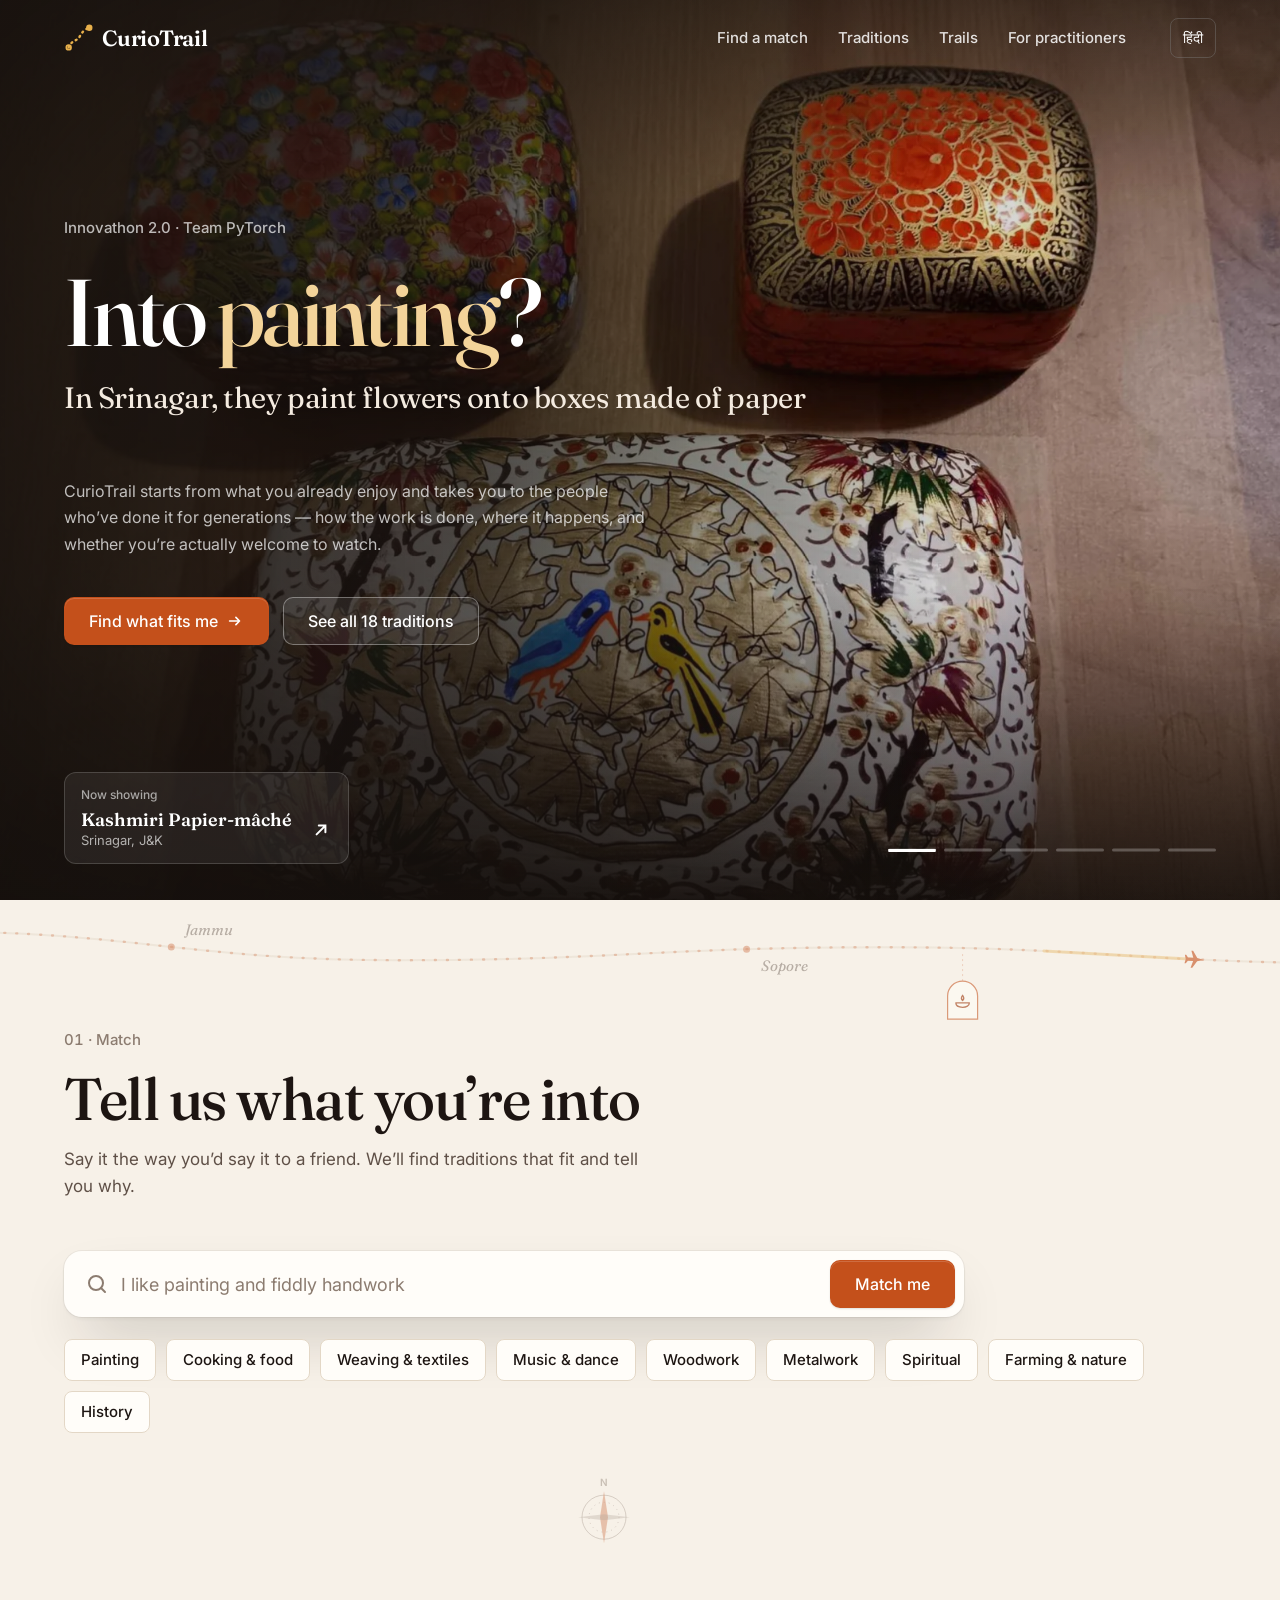
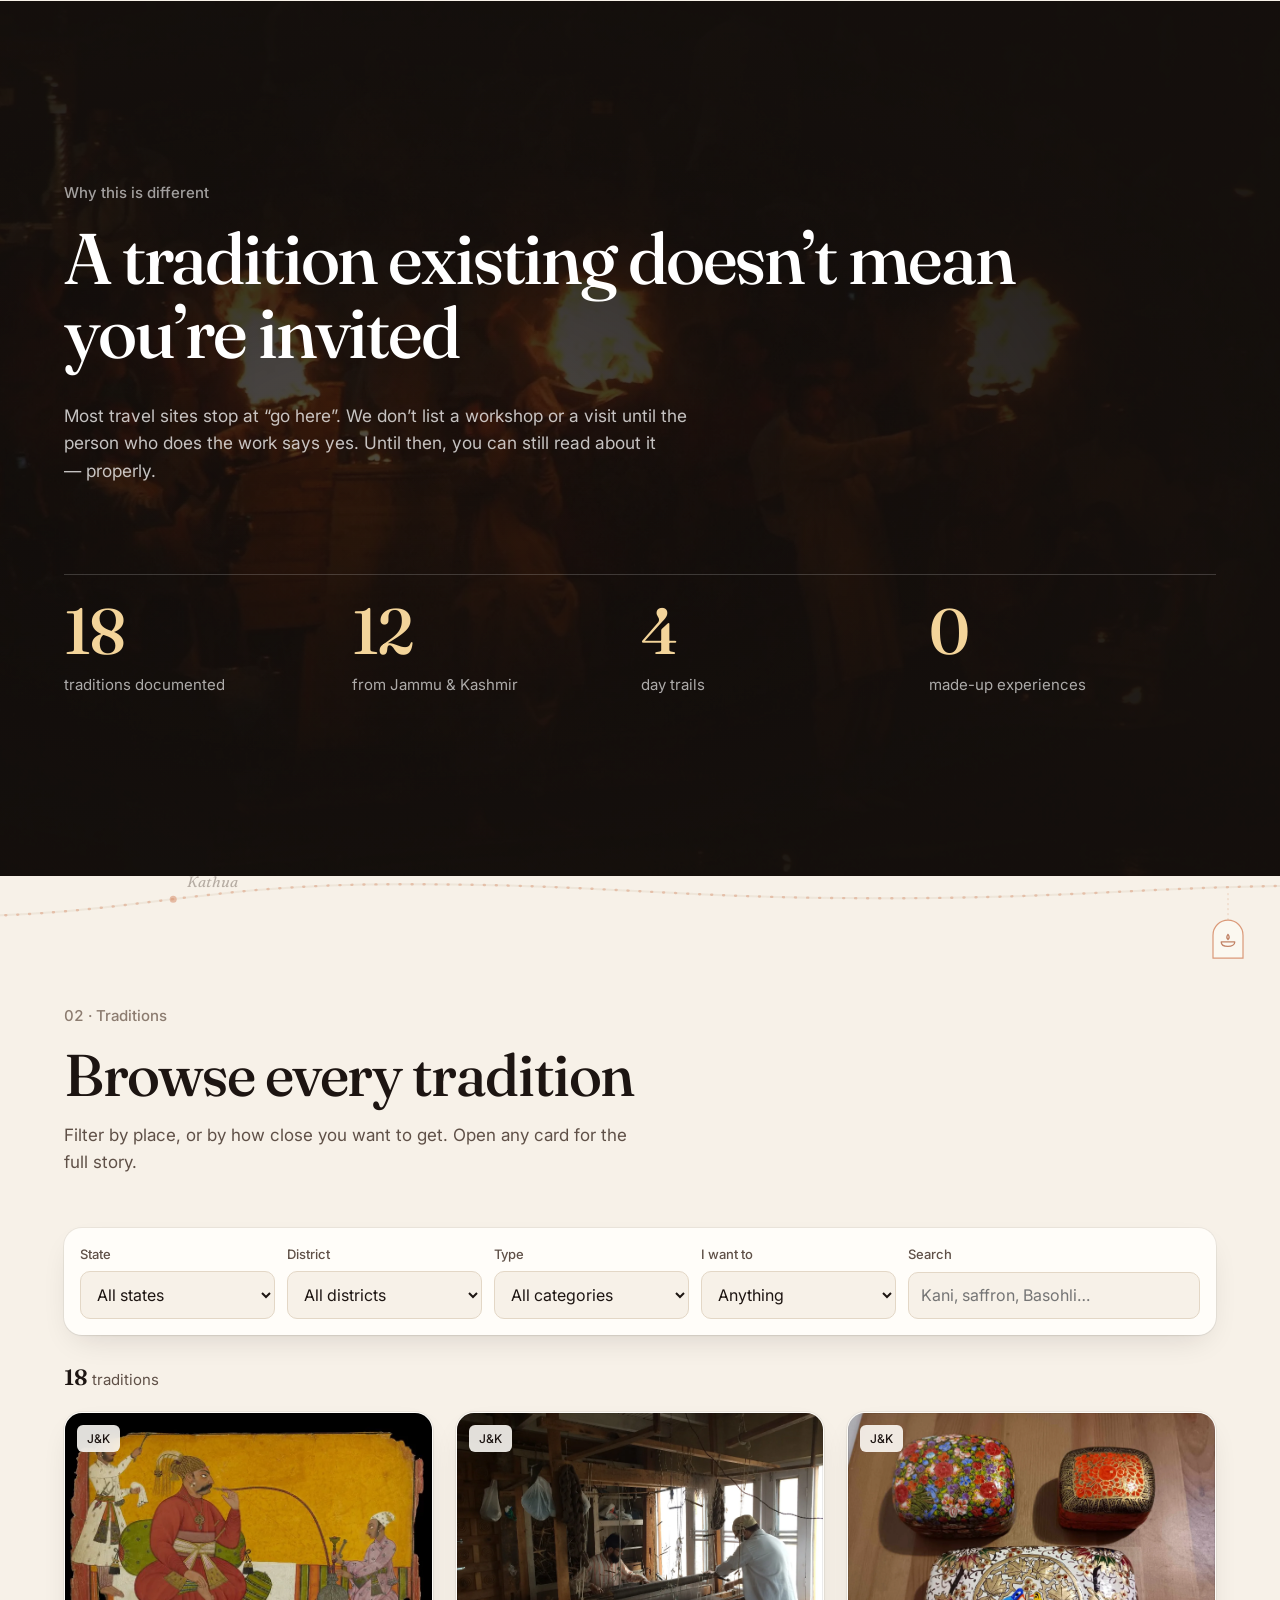
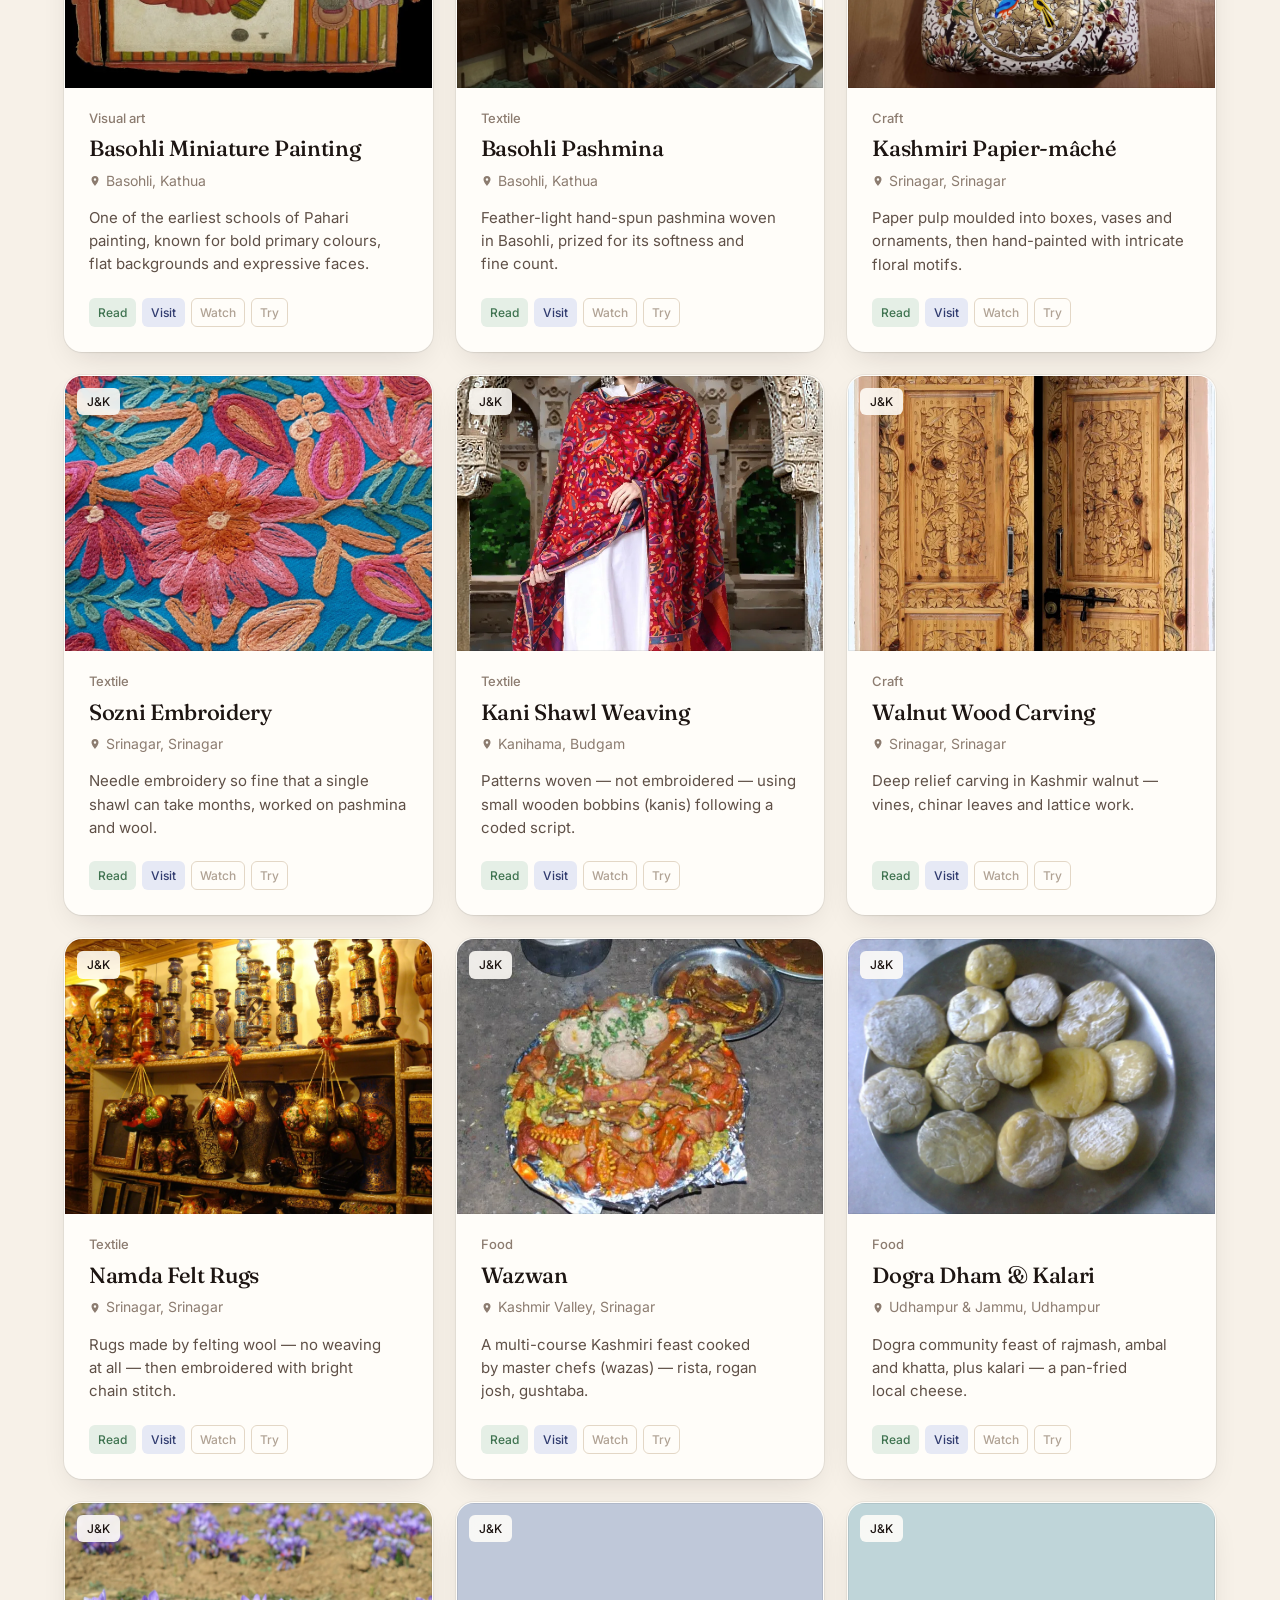
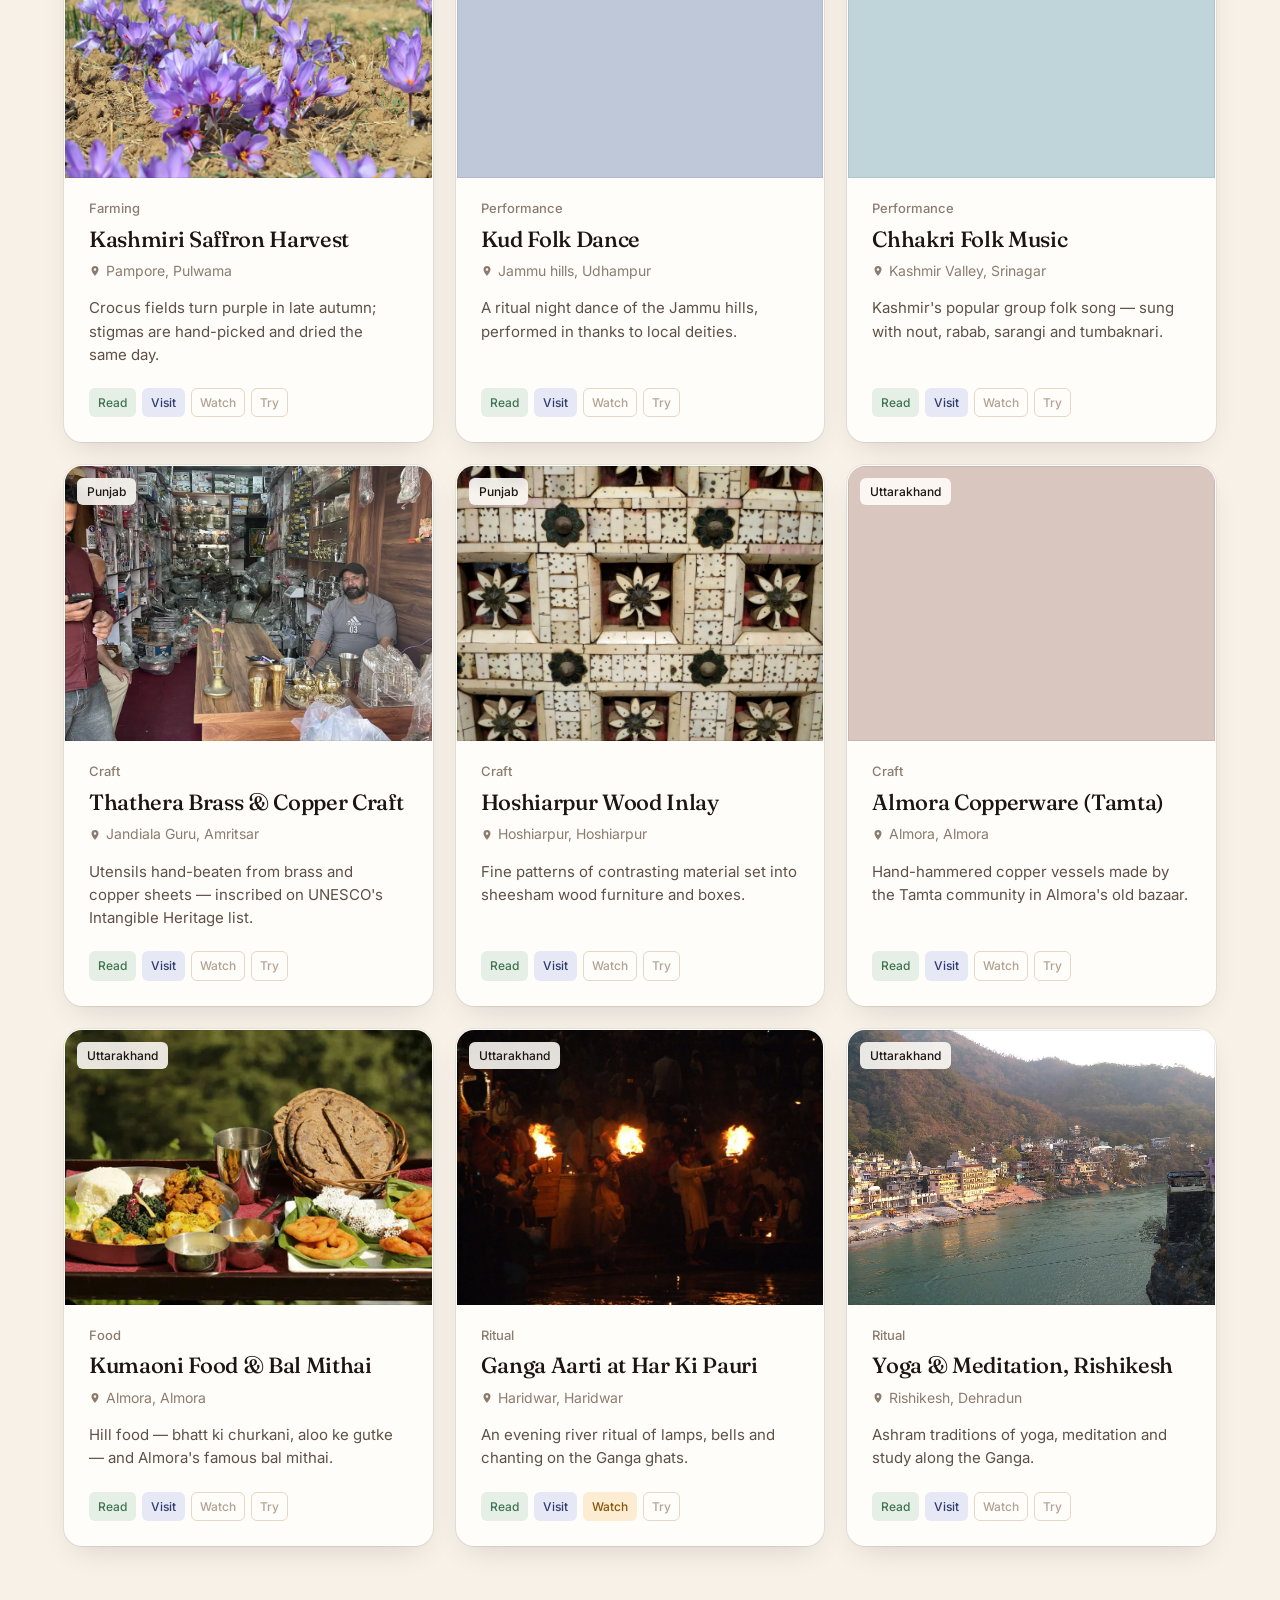
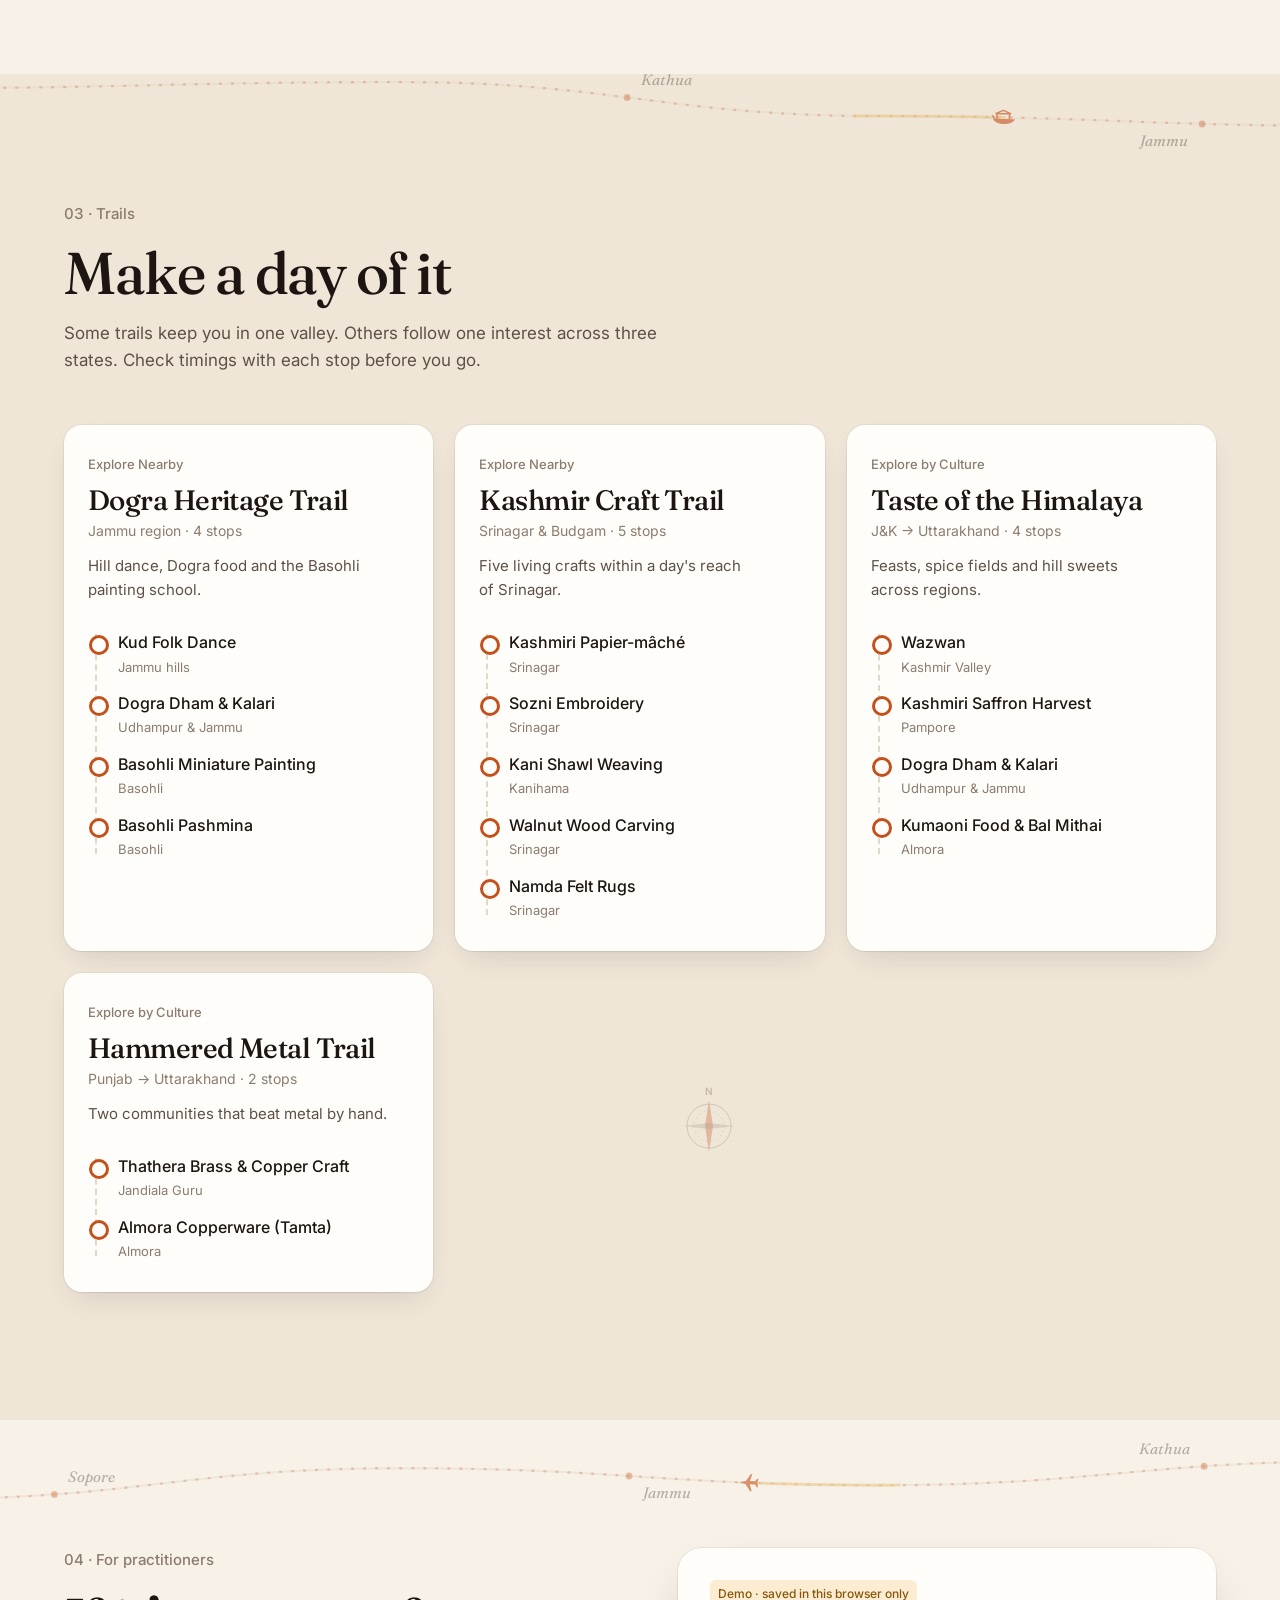
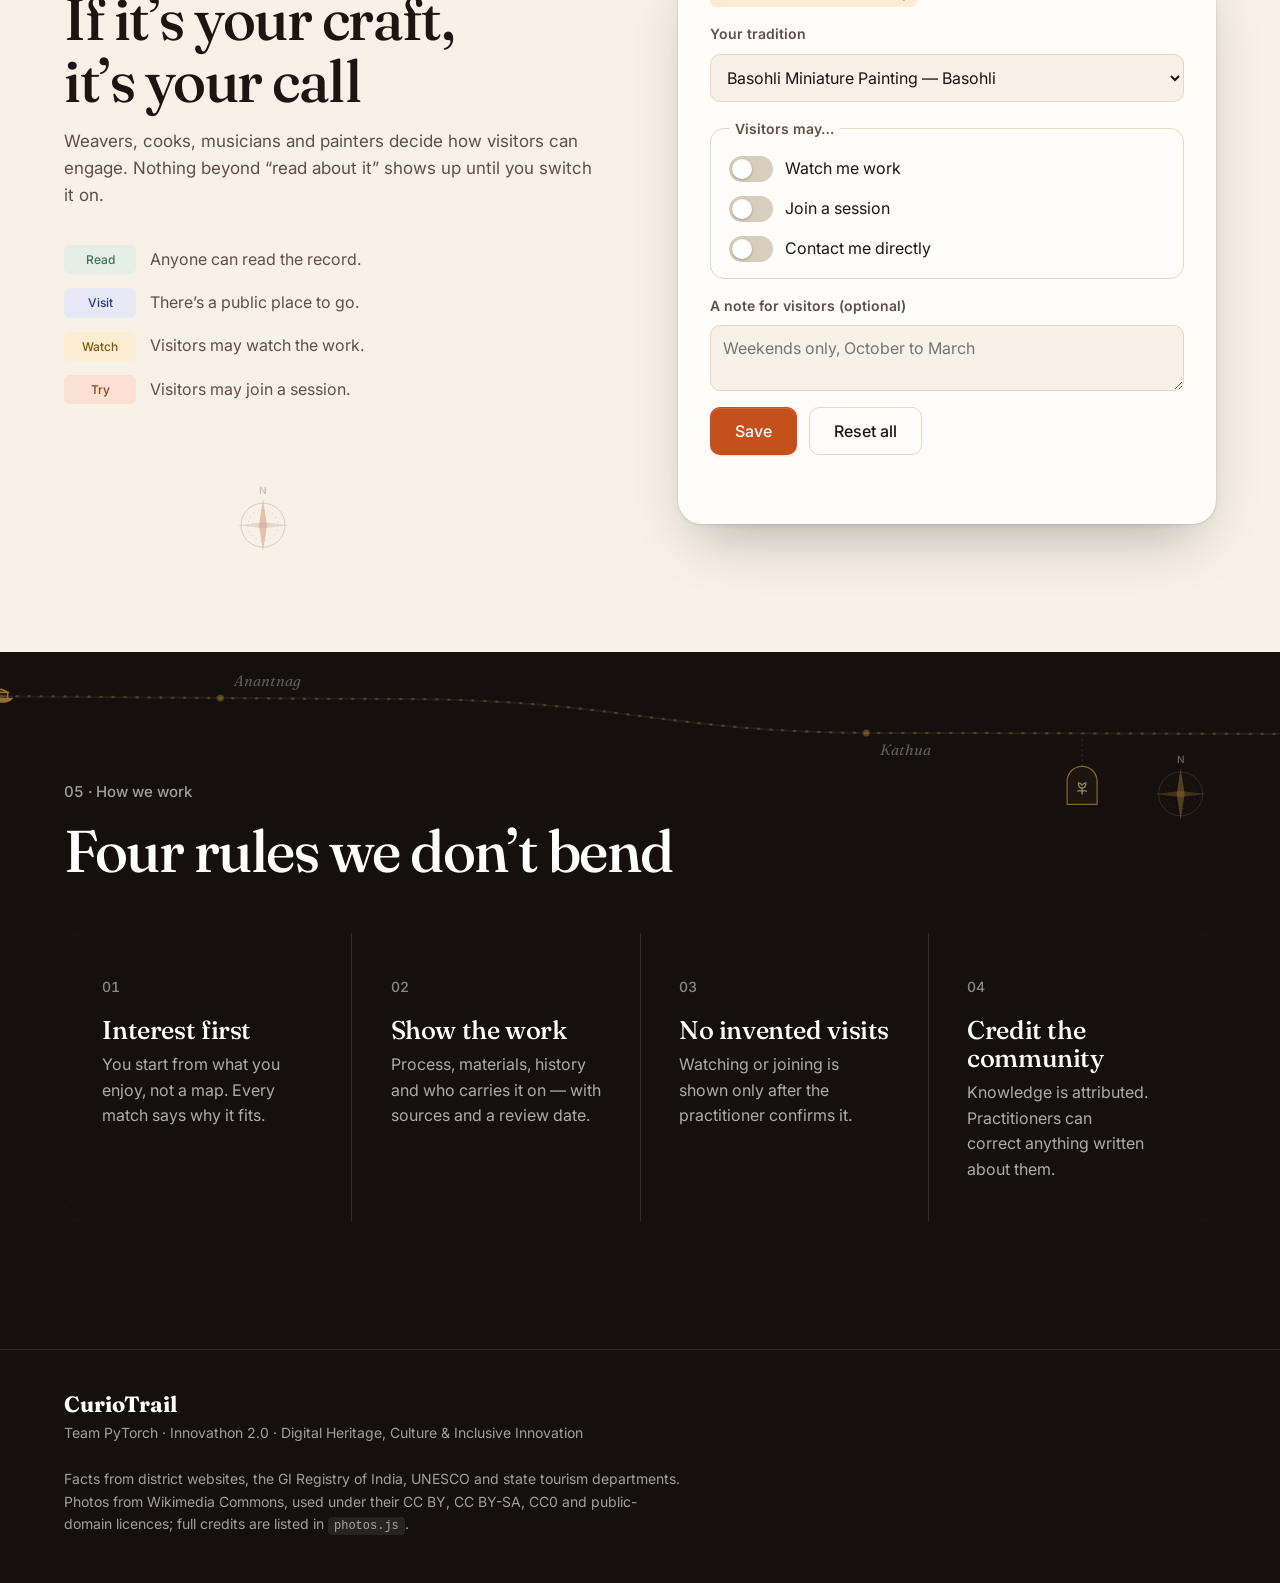
==== commit 127c2302: "Tone down styling and motion Sentence-case labels, no italics or pills, calmer headings, drop the ma" ====
--- a/index.html
+++ b/index.html
@@ -10,7 +10,7 @@
   <link rel="preconnect" href="https://fonts.gstatic.com" crossorigin>
   <link href="https://fonts.googleapis.com/css2?family=Fraunces:ital,opsz,wght@0,9..144,400;0,9..144,600;0,9..144,700;1,9..144,400;1,9..144,600&family=Inter:wght@400;500;600;700&family=Noto+Serif+Devanagari:wght@400;600&family=Noto+Sans+Devanagari:wght@400;500;600&display=swap" rel="stylesheet">
   <link rel="preload" as="image" href="assets/img/papier-mache.webp">
-  <link rel="stylesheet" href="styles.css?v=20">
+  <link rel="stylesheet" href="styles.css?v=21">
 </head>
 <body>
   <header class="nav" id="nav">
@@ -34,11 +34,11 @@
       <div class="hero-shade" aria-hidden="true"></div>
 
       <div class="hero-content">
-        <p class="kicker reveal-hero"><span class="dot"></span>Innovathon 2.0 · Team PyTorch</p>
+        <p class="kicker reveal-hero">Innovathon 2.0 · Team PyTorch</p>
         <h1 class="hero-title reveal-hero">
           <span class="ht-line"><span id="htPre">Into </span><em class="swap" id="swapWord">painting</em><span id="htPost">?</span></span>
         </h1>
-        <p class="hero-line reveal-hero"><span class="swap" id="swapLine">In Srinagar, they paint flowers onto boxes made of paper.</span></p>
+        <p class="hero-line reveal-hero"><span class="swap" id="swapLine">In Srinagar, they paint flowers onto boxes made of paper</span></p>
         <p class="hero-body reveal-hero" data-i18n="heroBody">CurioTrail starts from what you already enjoy and takes you to the people who’ve done it for generations — how the work is done, where it happens, and whether you’re actually welcome to watch.</p>
         <div class="hero-actions reveal-hero">
           <a class="btn btn-primary" href="#match"><span data-i18n="ctaMatch">Find what fits me</span><svg viewBox="0 0 20 20" aria-hidden="true"><path d="M4 10h11m-4-4 4 4-4 4"/></svg></a>
@@ -57,15 +57,12 @@
       </div>
     </section>
 
-    <!-- MARQUEE -->
-    <div class="marquee" aria-hidden="true"><div class="marquee-track" id="marquee"></div></div>
-
     <!-- MATCH -->
     <section class="section" id="match" data-trail>
       <div class="wrap">
         <div class="head" data-reveal>
           <p class="eyebrow">01 · Match</p>
-          <h2 data-i18n="matchTitle">Tell us what you’re into.</h2>
+          <h2 data-i18n="matchTitle">Tell us what you’re into</h2>
           <p data-i18n="matchSub">Say it the way you’d say it to a friend. We’ll find traditions that fit and tell you why.</p>
         </div>
         <form class="match-box" id="matchForm" data-reveal>
@@ -84,7 +81,7 @@
       <img class="statement-bg" src="assets/img/ganga-aarti.webp" alt="" decoding="async">
       <div class="wrap statement-inner">
         <p class="eyebrow light" data-reveal>Why this is different</p>
-        <blockquote data-reveal>A tradition existing doesn’t mean you’re invited.</blockquote>
+        <blockquote data-reveal>A tradition existing doesn’t mean you’re invited</blockquote>
         <p class="statement-body" data-reveal>Most travel sites stop at “go here”. We don’t list a workshop or a visit until the person who does the work says yes. Until then, you can still read about it — properly.</p>
         <div class="stats" data-reveal>
           <div><strong data-count="18" id="statRecords">0</strong><span>traditions documented</span></div>
@@ -100,7 +97,7 @@
       <div class="wrap">
         <div class="head" data-reveal>
           <p class="eyebrow">02 · Traditions</p>
-          <h2 data-i18n="exploreTitle">Browse every tradition.</h2>
+          <h2 data-i18n="exploreTitle">Browse every tradition</h2>
           <p data-i18n="exploreSub">Filter by place, or by how close you want to get. Open any card for the full story.</p>
         </div>
         <div class="filters" data-reveal>
@@ -127,7 +124,7 @@
       <div class="wrap">
         <div class="head" data-reveal>
           <p class="eyebrow">03 · Trails</p>
-          <h2 data-i18n="trailsTitle">Make a day of it.</h2>
+          <h2 data-i18n="trailsTitle">Make a day of it</h2>
           <p data-i18n="trailsSub">Some trails keep you in one valley. Others follow one interest across three states. Check timings with each stop before you go.</p>
         </div>
         <div class="trails" id="trailList"></div>
@@ -139,7 +136,7 @@
       <div class="wrap pract-grid">
         <div data-reveal>
           <p class="eyebrow">04 · For practitioners</p>
-          <h2 data-i18n="practTitle">If it’s your craft, it’s your call.</h2>
+          <h2 data-i18n="practTitle">If it’s your craft, it’s your call</h2>
           <p class="lead" data-i18n="practSub">Weavers, cooks, musicians and painters decide how visitors can engage. Nothing beyond “read about it” shows up until you switch it on.</p>
           <ol class="ladder">
             <li><span class="lv lv-learn">Read</span>Anyone can read the record.</li>
@@ -172,7 +169,7 @@
       <div class="wrap">
         <div class="head" data-reveal>
           <p class="eyebrow">05 · How we work</p>
-          <h2>Four rules we don’t bend.</h2>
+          <h2>Four rules we don’t bend</h2>
         </div>
         <div class="rules">
           <article data-reveal><span>01</span><h3>Interest first</h3><p>You start from what you enjoy, not a map. Every match says why it fits.</p></article>
@@ -205,8 +202,8 @@
     <div class="modal-body" id="modalBody"></div>
   </dialog>
 
-  <script src="data.js?v=20"></script>
-  <script src="photos.js?v=20"></script>
-  <script src="app.js?v=20"></script>
+  <script src="data.js?v=21"></script>
+  <script src="photos.js?v=21"></script>
+  <script src="app.js?v=21"></script>
 </body>
 </html>
--- a/styles.css
+++ b/styles.css
@@ -17,7 +17,7 @@
   --radius: 18px;
   --shadow: 0 0 0 1px rgba(29, 21, 18, .05), 0 1px 2px rgba(29, 21, 18, .05), 0 12px 32px -12px rgba(29, 21, 18, .16);
   --shadow-lg: 0 0 0 1px rgba(29, 21, 18, .05), 0 2px 4px rgba(29, 21, 18, .05), 0 28px 60px -20px rgba(29, 21, 18, .32);
-  --ease-out: cubic-bezier(0.23, 1, 0.32, 1);
+  --ease-out: cubic-bezier(0.22, 1, 0.36, 1);
   --ease-io: cubic-bezier(0.77, 0, 0.175, 1);
   --serif: "Fraunces", Georgia, serif;
   --sans: "Inter", system-ui, -apple-system, "Segoe UI", sans-serif;
@@ -37,11 +37,11 @@
 :focus-visible { outline: 2px solid var(--gold); outline-offset: 3px; border-radius: 6px; }
 
 /* ============ Buttons ============ */
-.btn { --b: transparent; display: inline-flex; align-items: center; justify-content: center; gap: 10px; min-height: 52px; padding: 0 26px; border-radius: 999px; border: 1px solid var(--b); font: 600 16px/1 var(--sans); letter-spacing: -.005em; text-decoration: none; cursor: pointer; white-space: nowrap; -webkit-tap-highlight-color: transparent;
+.btn { --b: transparent; display: inline-flex; align-items: center; justify-content: center; gap: 8px; min-height: 48px; padding: 0 24px; border-radius: 10px; border: 1px solid var(--b); font: 500 16px/1 var(--sans); text-decoration: none; cursor: pointer; white-space: nowrap; -webkit-tap-highlight-color: transparent;
   transition-property: scale, background-color, border-color, color, box-shadow; transition-duration: 160ms; transition-timing-function: ease-out; }
-.btn:not(:disabled):active { scale: .96; }
+.btn:not(:disabled):active { scale: .97; }
 .btn svg { width: 18px; height: 18px; fill: none; stroke: currentColor; stroke-width: 1.8; stroke-linecap: round; stroke-linejoin: round; transition: translate 200ms var(--ease-out); }
-.btn-primary { background: var(--accent); color: #fff; box-shadow: inset 0 1px 0 rgba(255, 255, 255, .22), 0 1px 2px rgba(110, 35, 5, .35), 0 10px 28px -8px rgba(196, 80, 27, .6); }
+.btn-primary { background: var(--accent); color: #fff; box-shadow: inset 0 1px 0 rgba(255, 255, 255, .16), 0 1px 2px rgba(0, 0, 0, .12); }
 .btn-glass { --b: rgba(255, 255, 255, .35); color: #fff; background: rgba(255, 255, 255, .08); backdrop-filter: blur(12px); -webkit-backdrop-filter: blur(12px); }
 .btn-quiet { --b: var(--line); color: var(--ink); background: transparent; }
 @media (hover: hover) and (pointer: fine) {
@@ -55,19 +55,19 @@
 .nav { position: fixed; inset: 0 0 auto; z-index: 40; display: flex; align-items: center; gap: 32px; padding: 18px clamp(20px, 5vw, 72px); color: #fff;
   transition-property: background-color, padding, color, box-shadow; transition-duration: 300ms; transition-timing-function: var(--ease-out); }
 .nav.solid { background: rgba(247, 241, 232, .86); backdrop-filter: blur(14px) saturate(1.4); -webkit-backdrop-filter: blur(14px) saturate(1.4); color: var(--ink); padding-block: 12px; box-shadow: 0 1px 0 var(--line); }
-.brand { display: flex; align-items: center; gap: 10px; text-decoration: none; font: 700 24px/1 var(--serif); letter-spacing: -.02em; }
+.brand { display: flex; align-items: center; gap: 8px; text-decoration: none; font: 600 22px/1 var(--serif); letter-spacing: -.01em; }
 .brand-mark { width: 30px; height: 30px; color: var(--gold); }
 .nav.solid .brand-mark { color: var(--accent); }
 .nav-links { display: flex; gap: 6px; margin-left: auto; }
-.nav-links a { padding: 8px 14px; border-radius: 999px; text-decoration: none; font-size: 15px; font-weight: 500; opacity: .85; transition: background-color 150ms ease, opacity 150ms ease; }
+.nav-links a { padding: 8px 12px; border-radius: 8px; text-decoration: none; font-size: 15px; font-weight: 500; opacity: .85; transition: background-color 150ms ease, opacity 150ms ease; }
 @media (hover: hover) { .nav-links a:hover { opacity: 1; background: rgba(127, 127, 127, .14); } }
-.lang-btn { border: 1px solid currentColor; border-color: rgba(127, 127, 127, .4); background: transparent; color: inherit; border-radius: 999px; padding: 8px 16px; font-weight: 600; font-size: 14px; cursor: pointer; }
+.lang-btn { border: 1px solid currentColor; border-color: rgba(127, 127, 127, .4); background: transparent; color: inherit; border-radius: 8px; padding: 8px 12px; font-weight: 500; font-size: 14px; cursor: pointer; }
 
 /* ============ Hero ============ */
 .hero { position: relative; min-height: 100svh; display: grid; grid-template-rows: 1fr auto; color: #fff; background: var(--night); overflow: hidden; isolation: isolate; }
 .hero-media { position: absolute; inset: -3%; z-index: -2; will-change: transform; }
 .slide { position: absolute; inset: 0; opacity: 0; transition: opacity 1400ms ease; }
-.slide img { width: 100%; height: 100%; object-fit: cover; scale: 1.12; transition: scale 9000ms linear; }
+.slide img { width: 100%; height: 100%; object-fit: cover; scale: 1.05; transition: scale 8000ms linear; }
 .slide.is-active { opacity: 1; }
 .slide.is-active img { scale: 1; }
 .hero-shade { position: absolute; inset: 0; z-index: -1;
@@ -75,26 +75,23 @@
     linear-gradient(90deg, rgba(21, 16, 13, .92) 0%, rgba(21, 16, 13, .72) 38%, rgba(21, 16, 13, .15) 75%, rgba(21, 16, 13, .25) 100%),
     linear-gradient(0deg, rgba(21, 16, 13, .85) 0%, transparent 35%),
     linear-gradient(180deg, rgba(21, 16, 13, .55) 0%, transparent 22%); }
-.hero::after { content: ""; position: absolute; inset: 0; z-index: -1; pointer-events: none; opacity: .07; mix-blend-mode: overlay;
-  background-image: url("data:image/svg+xml,%3Csvg xmlns='http://www.w3.org/2000/svg' width='160' height='160'%3E%3Cfilter id='n'%3E%3CfeTurbulence baseFrequency='.9' numOctaves='3' stitchTiles='stitch'/%3E%3C/filter%3E%3Crect width='100%25' height='100%25' filter='url(%23n)'/%3E%3C/svg%3E"); }
 
 .hero-content { align-self: center; width: var(--wrap); margin-inline: auto; padding-top: 120px; max-width: 1400px; }
 .hero-content > * { max-width: 880px; }
-.kicker { display: inline-flex; align-items: center; gap: 10px; margin: 0 0 28px; padding: 8px 16px 8px 12px; border-radius: 999px; background: rgba(255, 255, 255, .08); border: 1px solid rgba(255, 255, 255, .16); backdrop-filter: blur(10px); font-size: 14px; font-weight: 500; letter-spacing: .01em; color: rgba(255, 255, 255, .9); }
-.kicker .dot { width: 8px; height: 8px; border-radius: 50%; background: var(--gold); box-shadow: 0 0 0 4px rgba(232, 176, 75, .25); }
-.hero-title { margin: 0; font: 600 clamp(56px, 9.2vw, 168px)/.92 var(--serif); letter-spacing: -.035em; font-variation-settings: "opsz" 144; }
-.hero-title em { font-style: italic; font-weight: 400; color: var(--gold-soft); }
-.swap { display: inline-block; transition-property: opacity, translate, filter; transition-duration: 420ms; transition-timing-function: var(--ease-out); }
-.swap.out { opacity: 0; translate: 0 .18em; filter: blur(6px); transition-duration: 220ms; }
-.hero-line { margin: 22px 0 0; font: 400 clamp(22px, 2.3vw, 40px)/1.25 var(--serif); letter-spacing: -.015em; color: #f4ebe0; min-height: 2.5em; }
-.hero-body { margin: 26px 0 0; max-width: 600px !important; font-size: clamp(16px, 1.15vw, 20px); line-height: 1.65; color: rgba(255, 255, 255, .72); }
+.kicker { margin: 0 0 24px; font-size: 15px; font-weight: 500; color: rgba(255, 255, 255, .7); }
+.hero-title { margin: 0; font: 500 clamp(48px, 7.4vw, 128px)/1.02 var(--serif); letter-spacing: -.03em; font-variation-settings: "opsz" 144; }
+.hero-title em { font-style: normal; font-weight: 500; color: var(--gold-soft); }
+.swap { display: inline-block; transition-property: opacity, translate; transition-duration: 360ms; transition-timing-function: var(--ease-out); }
+.swap.out { opacity: 0; translate: 0 8px; transition-duration: 160ms; }
+.hero-line { margin: 20px 0 0; font: 400 clamp(22px, 2.3vw, 40px)/1.25 var(--serif); letter-spacing: -.015em; color: #f4ebe0; min-height: 2.5em; }
+.hero-body { margin: 24px 0 0; max-width: 600px !important; font-size: clamp(16px, 1.15vw, 20px); line-height: 1.65; color: rgba(255, 255, 255, .72); }
 .hero-actions { display: flex; flex-wrap: wrap; gap: 14px; margin-top: 40px; }
 
 .hero-foot { width: var(--wrap); margin: 0 auto; display: flex; align-items: flex-end; justify-content: space-between; gap: 24px; padding: 32px 0 36px; }
-.now-showing { display: grid; grid-template-columns: auto auto; grid-template-areas: "l l" "n i" "p i"; column-gap: 18px; align-items: center; text-align: left; color: #fff; background: rgba(255, 255, 255, .07); border: 1px solid rgba(255, 255, 255, .16); backdrop-filter: blur(12px); border-radius: 16px; padding: 14px 16px 14px 18px; cursor: pointer; transition: background-color 200ms ease, scale 160ms ease-out; }
+.now-showing { display: grid; grid-template-columns: auto auto; grid-template-areas: "l l" "n i" "p i"; column-gap: 18px; align-items: center; text-align: left; color: #fff; background: rgba(255, 255, 255, .07); border: 1px solid rgba(255, 255, 255, .16); backdrop-filter: blur(12px); border-radius: 12px; padding: 12px 16px; cursor: pointer; transition: background-color 200ms ease, scale 160ms ease-out; }
 .now-showing:active { scale: .97; }
 @media (hover: hover) { .now-showing:hover { background: rgba(255, 255, 255, .14); } }
-.ns-label { grid-area: l; font-size: 11px; font-weight: 600; letter-spacing: .14em; text-transform: uppercase; color: var(--gold); margin-bottom: 4px; }
+.ns-label { grid-area: l; font-size: 12px; font-weight: 500; color: rgba(255, 255, 255, .6); margin-bottom: 4px; }
 .ns-name { grid-area: n; font: 600 18px/1.2 var(--serif); }
 .ns-place { grid-area: p; font-size: 13px; color: rgba(255, 255, 255, .65); }
 .now-showing svg { grid-area: i; width: 22px; height: 22px; fill: none; stroke: currentColor; stroke-width: 1.8; stroke-linecap: round; }
@@ -118,19 +115,19 @@
 .section { padding: clamp(80px, 10vw, 160px) 0; }
 .section.tinted { background: var(--surface-2); }
 .head { max-width: 760px; margin-bottom: clamp(32px, 4vw, 56px); }
-.eyebrow { margin: 0 0 16px; font-size: 13px; font-weight: 600; letter-spacing: .16em; text-transform: uppercase; color: var(--accent); }
-.eyebrow.light { color: var(--gold); }
-.head h2, .pract-grid h2 { margin: 0 0 16px; font: 600 clamp(40px, 5.2vw, 88px)/1 var(--serif); letter-spacing: -.03em; }
+.eyebrow { margin: 0 0 16px; font-size: 15px; font-weight: 500; color: var(--ink-3); font-variant-numeric: tabular-nums; }
+.eyebrow.light { color: rgba(255, 255, 255, .6); }
+.head h2, .pract-grid h2 { margin: 0 0 16px; font: 500 clamp(36px, 4.6vw, 72px)/1.05 var(--serif); letter-spacing: -.025em; }
 .head p:not(.eyebrow) { margin: 0; font-size: clamp(17px, 1.3vw, 21px); color: var(--ink-2); max-width: 620px; }
 
 /* ============ Match ============ */
-.match-box { display: flex; align-items: center; gap: 12px; max-width: 900px; padding: 8px 8px 8px 24px; background: var(--surface); border-radius: 999px; box-shadow: var(--shadow-lg); border: 1px solid transparent; transition: box-shadow 200ms ease, border-color 200ms ease; }
+.match-box { display: flex; align-items: center; gap: 12px; max-width: 900px; padding: 8px 8px 8px 20px; background: var(--surface); border-radius: 18px; box-shadow: var(--shadow-lg); border: 1px solid transparent; transition: box-shadow 200ms ease, border-color 200ms ease; }
 .match-box:focus-within { border-color: var(--accent); box-shadow: var(--shadow-lg), 0 0 0 5px rgba(196, 80, 27, .14); }
 .match-box > svg { width: 24px; height: 24px; flex: none; fill: none; stroke: var(--ink-3); stroke-width: 2; stroke-linecap: round; }
 .match-box input { flex: 1; min-width: 0; border: 0; outline: 0; background: transparent; font: 400 clamp(18px, 1.4vw, 22px) var(--sans); color: var(--ink); padding: 12px 0; }
 .match-box input::placeholder { color: var(--ink-3); }
 .chips { display: flex; flex-wrap: wrap; gap: 10px; margin-top: 22px; }
-.chip { border: 1px solid var(--line); background: var(--surface); color: var(--ink); border-radius: 999px; padding: 10px 18px; font-size: 15px; font-weight: 500; cursor: pointer; transition-property: background-color, border-color, color, scale; transition-duration: 150ms; transition-timing-function: ease-out; }
+.chip { border: 1px solid var(--line); background: var(--surface); color: var(--ink); border-radius: 8px; padding: 8px 16px; font-size: 15px; font-weight: 500; cursor: pointer; transition-property: background-color, border-color, color, scale; transition-duration: 150ms; transition-timing-function: ease-out; }
 .chip:active { scale: .96; }
 @media (hover: hover) { .chip:hover { border-color: var(--ink); } }
 .chip[aria-pressed="true"] { background: var(--ink); color: var(--bg); border-color: var(--ink); }
@@ -138,32 +135,31 @@
 .match-intro { font-size: 17px; color: var(--ink-2); margin: 0 0 20px; }
 .match-intro b { color: var(--ink); font-weight: 600; }
 .match-list { display: grid; grid-template-columns: repeat(auto-fill, minmax(min(100%, 420px), 1fr)); gap: 18px; }
-.match-card { display: grid; grid-template-columns: 132px 1fr; gap: 20px; padding: 14px; text-align: left; color: inherit; background: var(--surface); border: 1px solid transparent; border-radius: var(--radius); box-shadow: var(--shadow); cursor: pointer;
+.match-card { display: grid; grid-template-columns: 132px 1fr; gap: 20px; padding: 12px; text-align: left; color: inherit; background: var(--surface); border: 1px solid transparent; border-radius: var(--radius); box-shadow: var(--shadow); cursor: pointer;
   transition-property: translate, box-shadow, scale; transition-duration: 220ms; transition-timing-function: var(--ease-out); animation: rise 520ms var(--ease-out) both; animation-delay: calc(var(--i, 0) * 70ms); }
 .match-card:active { scale: .98; }
-@media (hover: hover) { .match-card:hover { translate: 0 -3px; box-shadow: var(--shadow-lg); } }
-.match-card .art { border-radius: 12px; min-height: 150px; height: 100%; }
-.match-card h3 { margin: 8px 0 2px; font: 600 22px/1.15 var(--serif); letter-spacing: -.01em; }
+@media (hover: hover) { .match-card:hover { box-shadow: var(--shadow-lg); } }
+.match-card .art { border-radius: 6px; min-height: 150px; height: 100%; }
+.match-card h3 { margin: 8px 0 4px; font: 500 22px/1.15 var(--serif); letter-spacing: -.01em; }
 .match-why { margin: 8px 0 12px; font-size: 15px; color: var(--ink-2); line-height: 1.5; }
 .score { display: inline-flex; align-items: center; gap: 6px; font-size: 12px; font-weight: 700; color: var(--sage); }
-.score::before { content: ""; width: 36px; height: 4px; border-radius: 4px; background: linear-gradient(90deg, var(--sage) var(--fit, 80%), #dfe9df 0); }
 .empty { padding: 24px; border-radius: var(--radius); background: var(--surface-2); color: var(--ink-2); }
 
 /* ============ Statement ============ */
 .statement { position: relative; isolation: isolate; color: #fff; padding: clamp(110px, 14vw, 220px) 0; overflow: hidden; background: var(--night); }
 .statement-bg { position: absolute; inset: -10% 0; width: 100%; height: 120%; object-fit: cover; z-index: -2; opacity: .55; will-change: transform; }
 .statement::before { content: ""; position: absolute; inset: 0; z-index: -1; background: radial-gradient(ellipse at 30% 50%, rgba(21, 16, 13, .55), rgba(21, 16, 13, .92) 75%); }
-.statement blockquote { margin: 0; max-width: 1100px; font: 400 clamp(44px, 6.4vw, 112px)/1 var(--serif); letter-spacing: -.035em; font-style: italic; color: #fff; }
+.statement blockquote { margin: 0; max-width: 1100px; font: 500 clamp(40px, 5.6vw, 96px)/1.04 var(--serif); letter-spacing: -.03em; color: #fff; }
 .statement-body { margin: 32px 0 0; max-width: 640px; font-size: clamp(17px, 1.35vw, 22px); color: rgba(255, 255, 255, .75); }
 .stats { display: grid; grid-template-columns: repeat(4, 1fr); gap: 1px; margin-top: clamp(56px, 7vw, 96px); border-top: 1px solid rgba(255, 255, 255, .18); }
 .stats div { padding-top: 24px; }
-.stats strong { display: block; font: 600 clamp(48px, 5vw, 88px)/1 var(--serif); letter-spacing: -.03em; color: var(--gold-soft); font-variant-numeric: tabular-nums; }
+.stats strong { display: block; font: 500 clamp(48px, 5vw, 80px)/1 var(--serif); letter-spacing: -.03em; color: var(--gold-soft); font-variant-numeric: tabular-nums; }
 .stats span { display: block; margin-top: 10px; font-size: 15px; color: rgba(255, 255, 255, .65); }
 
 /* ============ Filters + cards ============ */
-.filters { display: grid; grid-template-columns: repeat(4, minmax(0, 1fr)) 1.5fr; gap: 14px; padding: 18px; background: var(--surface); border-radius: var(--radius); box-shadow: var(--shadow); }
-.filters label { display: grid; gap: 6px; font-size: 12px; font-weight: 600; letter-spacing: .08em; text-transform: uppercase; color: var(--ink-3); }
-.filters select, .filters input, .pract-card select, .pract-card textarea { width: 100%; padding: 12px 14px; font: 400 16px var(--sans); color: var(--ink); background: var(--bg); border: 1px solid var(--line); border-radius: 12px; letter-spacing: 0; text-transform: none; transition: border-color 150ms ease; }
+.filters { display: grid; grid-template-columns: repeat(4, minmax(0, 1fr)) 1.5fr; gap: 12px; padding: 16px; background: var(--surface); border-radius: var(--radius); box-shadow: var(--shadow); }
+.filters label { display: grid; gap: 6px; font-size: 13px; font-weight: 500; color: var(--ink-2); }
+.filters select, .filters input, .pract-card select, .pract-card textarea { width: 100%; padding: 12px; font: 400 16px var(--sans); color: var(--ink); background: var(--bg); border: 1px solid var(--line); border-radius: 10px; transition: border-color 150ms ease; }
 .filters select:focus, .filters input:focus, .pract-card select:focus, .pract-card textarea:focus { outline: none; border-color: var(--accent); }
 .count-bar { margin: 28px 0 20px; font-size: 15px; color: var(--ink-2); }
 .count-bar strong { font: 600 22px var(--serif); color: var(--ink); }
@@ -171,11 +167,11 @@
 .card { display: flex; flex-direction: column; padding: 0; text-align: left; color: inherit; background: var(--surface); border: 1px solid transparent; border-radius: var(--radius); overflow: hidden; box-shadow: var(--shadow); cursor: pointer; -webkit-tap-highlight-color: transparent;
   transition-property: translate, box-shadow, scale; transition-duration: 260ms; transition-timing-function: var(--ease-out); }
 .card:active { scale: .98; }
-@media (hover: hover) and (pointer: fine) { .card:hover { translate: 0 -6px; box-shadow: var(--shadow-lg); } .card:hover .art img { scale: 1.06; } }
+@media (hover: hover) and (pointer: fine) { .card:hover { box-shadow: var(--shadow-lg); } }
 .card .art { aspect-ratio: 4 / 3; }
-.card-body { display: flex; flex-direction: column; gap: 6px; flex: 1; padding: 20px 22px 22px; }
-.card-cat { font-size: 12px; font-weight: 600; letter-spacing: .12em; text-transform: uppercase; color: var(--accent); }
-.card h3 { margin: 2px 0 0; font: 600 clamp(22px, 1.6vw, 26px)/1.15 var(--serif); letter-spacing: -.015em; }
+.card-body { display: flex; flex-direction: column; gap: 8px; flex: 1; padding: 20px 24px 24px; }
+.card-cat { font-size: 13px; font-weight: 500; color: var(--ink-3); }
+.card h3 { margin: 0; font: 500 clamp(22px, 1.6vw, 26px)/1.15 var(--serif); letter-spacing: -.015em; }
 .card-place { display: flex; align-items: center; gap: 5px; font-size: 14px; color: var(--ink-3); }
 .card-hook { margin: 6px 0 14px; font-size: 15px; line-height: 1.55; color: var(--ink-2); display: -webkit-box; -webkit-line-clamp: 3; -webkit-box-orient: vertical; overflow: hidden; }
 .levels { display: flex; flex-wrap: wrap; gap: 6px; margin-top: auto; }
@@ -187,11 +183,11 @@
 .art.has-photo { display: block; background: hsl(var(--h) 25% 80%); }
 .art.has-photo img { width: 100%; height: 100%; object-fit: cover; transition: scale 700ms var(--ease-out); }
 .art.has-photo::after { content: ""; position: absolute; inset: 0; box-shadow: inset 0 0 0 1px rgba(0, 0, 0, .08); pointer-events: none; }
-.state-tag { position: absolute; left: 12px; top: 12px; z-index: 2; padding: 4px 10px; border-radius: 999px; font-size: 11px; font-weight: 700; letter-spacing: .04em; color: var(--ink); background: rgba(255, 253, 249, .88); backdrop-filter: blur(6px); }
+.state-tag { position: absolute; left: 12px; top: 12px; z-index: 2; padding: 4px 10px; border-radius: 6px; font-size: 12px; font-weight: 500; color: var(--ink); background: rgba(255, 253, 249, .88); backdrop-filter: blur(6px); }
 .match-card .state-tag { display: none; }
 
 /* Engagement levels */
-.lv { display: inline-flex; align-items: center; padding: 4px 10px; border-radius: 999px; font-size: 12px; font-weight: 600; border: 1px solid transparent; }
+.lv { display: inline-flex; align-items: center; padding: 4px 8px; border-radius: 6px; font-size: 12px; font-weight: 500; border: 1px solid transparent; }
 .lv-learn { background: #e5efe6; color: var(--sage); }
 .lv-visit { background: #e6e9f5; color: var(--indigo); }
 .lv-observe { background: #fbecd2; color: #87560a; }
@@ -200,10 +196,9 @@
 
 /* ============ Trails ============ */
 .trails { display: grid; grid-template-columns: repeat(auto-fill, minmax(min(100%, 300px), 1fr)); gap: 22px; }
-.trail { position: relative; padding: 28px; background: var(--surface); border-radius: var(--radius); box-shadow: var(--shadow); overflow: hidden; }
-.trail::before { content: ""; position: absolute; inset: 0 0 auto; height: 4px; background: linear-gradient(90deg, var(--accent), var(--gold)); }
-.trail .mode { font-size: 12px; font-weight: 600; letter-spacing: .12em; text-transform: uppercase; color: var(--indigo); }
-.trail h3 { margin: 8px 0 4px; font: 600 28px/1.1 var(--serif); letter-spacing: -.02em; }
+.trail { position: relative; padding: 24px; background: var(--surface); border-radius: var(--radius); box-shadow: var(--shadow); overflow: hidden; }
+.trail .mode { font-size: 13px; font-weight: 500; color: var(--ink-3); }
+.trail h3 { margin: 8px 0 4px; font: 500 28px/1.1 var(--serif); letter-spacing: -.02em; }
 .trail .region { margin: 0 0 12px; font-size: 14px; color: var(--ink-3); }
 .trail > p:not(.region) { margin: 0 0 20px; font-size: 15px; color: var(--ink-2); }
 .stops { list-style: none; margin: 0; padding: 0; position: relative; }
@@ -220,7 +215,7 @@
 .ladder { list-style: none; padding: 0; margin: 36px 0 0; display: grid; gap: 14px; font-size: 16px; color: var(--ink-2); }
 .ladder li { display: flex; align-items: center; gap: 14px; }
 .ladder .lv { min-width: 72px; justify-content: center; }
-.pract-card { display: grid; gap: 18px; padding: 30px; background: var(--surface); border-radius: 24px; box-shadow: var(--shadow-lg); }
+.pract-card { display: grid; gap: 16px; padding: 32px; background: var(--surface); border-radius: 24px; box-shadow: var(--shadow-lg); }
 .pract-card > label { display: grid; gap: 8px; font-size: 14px; font-weight: 600; color: var(--ink-2); }
 .pract-card fieldset { display: grid; gap: 14px; margin: 0; padding: 16px 18px; border: 1px solid var(--line); border-radius: 14px; }
 .pract-card legend { padding: 0 6px; font-size: 14px; font-weight: 600; color: var(--ink-2); }
@@ -232,17 +227,17 @@
 .switch input:checked + .track::after { translate: 18px 0; }
 .switch input:focus-visible + .track { outline: 2px solid var(--accent); outline-offset: 2px; }
 .pract-actions { display: flex; flex-wrap: wrap; gap: 12px; }
-.demo-tag { justify-self: start; margin: 0; padding: 5px 12px; border-radius: 999px; font-size: 12px; font-weight: 600; color: #87560a; background: #fbecd2; }
+.demo-tag { justify-self: start; margin: 0; padding: 4px 8px; border-radius: 6px; font-size: 12px; font-weight: 500; color: #87560a; background: #fbecd2; }
 .pract-msg { margin: 0; min-height: 1.4em; font-size: 15px; color: var(--sage); }
 
 /* ============ Principles ============ */
 .principles { background: var(--night); color: #fff; }
 .principles .head h2 { color: #fff; }
-.principles .eyebrow { color: var(--gold); }
+.principles .eyebrow { color: rgba(255, 255, 255, .6); }
 .rules { display: grid; grid-template-columns: repeat(4, 1fr); gap: 1px; background: rgba(255, 255, 255, .12); border-radius: var(--radius); overflow: hidden; }
 .rules article { padding: clamp(28px, 3vw, 44px); background: var(--night); }
-.rules span { font: italic 400 20px var(--serif); color: var(--gold); }
-.rules h3 { margin: 18px 0 10px; font: 600 clamp(24px, 2vw, 32px)/1.1 var(--serif); letter-spacing: -.015em; }
+.rules span { font: 500 14px var(--sans); color: rgba(255, 255, 255, .5); font-variant-numeric: tabular-nums; }
+.rules h3 { margin: 16px 0 8px; font: 500 clamp(24px, 2vw, 32px)/1.1 var(--serif); letter-spacing: -.015em; }
 .rules p { margin: 0; color: rgba(255, 255, 255, .65); font-size: 16px; }
 
 /* ============ Footer ============ */
@@ -270,12 +265,12 @@
 .modal-close { position: absolute; top: 16px; right: 16px; z-index: 3; width: 44px; height: 44px; display: grid; place-items: center; border: 0; border-radius: 50%; background: rgba(255, 253, 249, .92); color: var(--ink); font-size: 24px; cursor: pointer; transition: scale 150ms ease-out; }
 .modal-close:active { scale: .92; }
 .m-head { padding: 28px 36px 4px; }
-.m-head h2 { margin: 6px 0 2px; font: 600 clamp(32px, 3vw, 46px)/1.05 var(--serif); letter-spacing: -.025em; }
+.m-head h2 { margin: 8px 0 4px; font: 500 clamp(32px, 3vw, 46px)/1.05 var(--serif); letter-spacing: -.025em; }
 .m-head .hi { font-size: 18px; color: var(--ink-3); }
 .m-head .card-place { margin-top: 10px; }
 .m-hook { margin: 16px 0 0; font: 400 clamp(19px, 1.5vw, 23px)/1.45 var(--serif); color: var(--ink); }
 .m-cols { display: grid; grid-template-columns: 1.3fr 1fr; gap: 36px; padding: 24px 36px 36px; }
-.m-cols h4 { margin: 24px 0 10px; font-size: 12px; font-weight: 600; letter-spacing: .14em; text-transform: uppercase; color: var(--accent); }
+.m-cols h4 { margin: 24px 0 8px; font-size: 15px; font-weight: 600; color: var(--ink); }
 .m-cols h4:first-child { margin-top: 0; }
 .m-cols p { margin: 0; font-size: 16px; }
 .steps { list-style: none; counter-reset: s; margin: 0; padding: 0; display: grid; gap: 8px; }
@@ -293,20 +288,20 @@
 .m-meta { margin: 0; padding-left: 18px; font-size: 14px; color: var(--ink-2); }
 
 /* ============ Motion ============ */
-@keyframes rise { from { opacity: 0; translate: 0 16px; filter: blur(6px); } }
+@keyframes rise { from { opacity: 0; translate: 0 12px; } }
 @keyframes pop { from { opacity: 0; scale: .96; translate: 0 10px; } }
 @keyframes fade { from { opacity: 0; } }
 
 @media (prefers-reduced-motion: no-preference) {
-  .reveal-hero { animation: rise 900ms var(--ease-out) both; }
+  .reveal-hero { animation: rise 600ms var(--ease-out) both; }
   .reveal-hero:nth-child(2) { animation-delay: 120ms; }
   .reveal-hero:nth-child(3) { animation-delay: 240ms; }
   .reveal-hero:nth-child(4) { animation-delay: 360ms; }
   .reveal-hero:nth-child(5) { animation-delay: 480ms; }
   .hero-foot { animation: fade 1200ms 700ms ease-out both; }
-  [data-reveal] { opacity: 0; translate: 0 24px; filter: blur(3px); transition-property: opacity, translate, filter; transition-duration: 700ms; transition-timing-function: var(--ease-out); transition-delay: calc(var(--i, 0) * 90ms); }
+  [data-reveal] { opacity: 0; translate: 0 12px; transition-property: opacity, translate; transition-duration: 480ms; transition-timing-function: var(--ease-out); transition-delay: calc(var(--i, 0) * 90ms); }
   [data-reveal].in { opacity: 1; translate: 0 0; filter: none; }
-  .grid .card { animation: rise 600ms var(--ease-out) both; animation-delay: calc(var(--i, 0) * 50ms); }
+  .grid .card { animation: rise 480ms var(--ease-out) both; animation-delay: calc(min(var(--i, 0), 6) * 50ms); }
   .modal[open] { animation: pop 280ms var(--ease-out); }
   .modal[open]::backdrop { animation: fade 280ms ease-out; }
 }
@@ -415,3 +410,8 @@
 section[data-trail] > .trail-art { opacity: .6; }
 .ta-path { opacity: .7; }
 @media (prefers-reduced-motion: reduce) { .ta-vehicle, .ta-contrail { display: none; } }
+
+/* ============ unslop pass: the route stays, one vehicle moves, nothing else loops ============ */
+.ta-march, .ta-float, .ta-spin { animation: none; }
+.ta-stop .ta-ring, .ta-spark { display: none; }
+.marquee { display: none; }
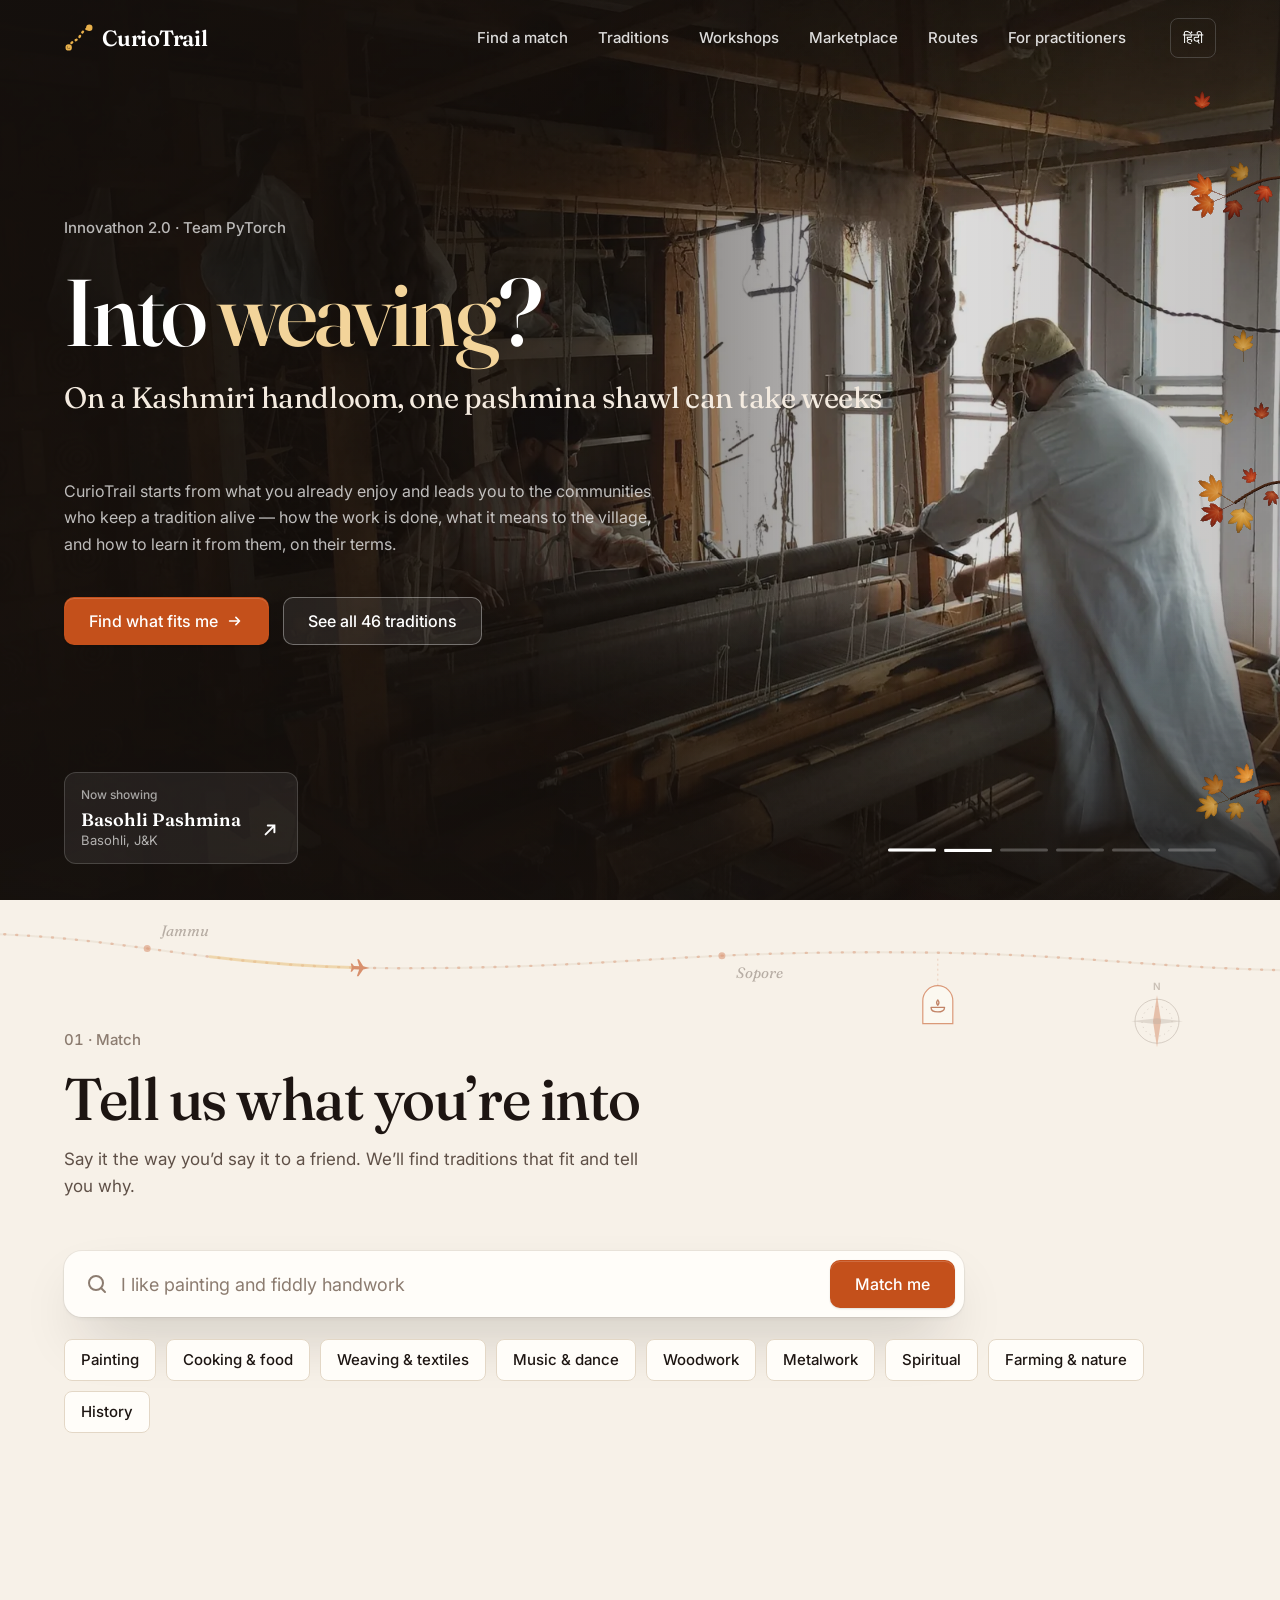
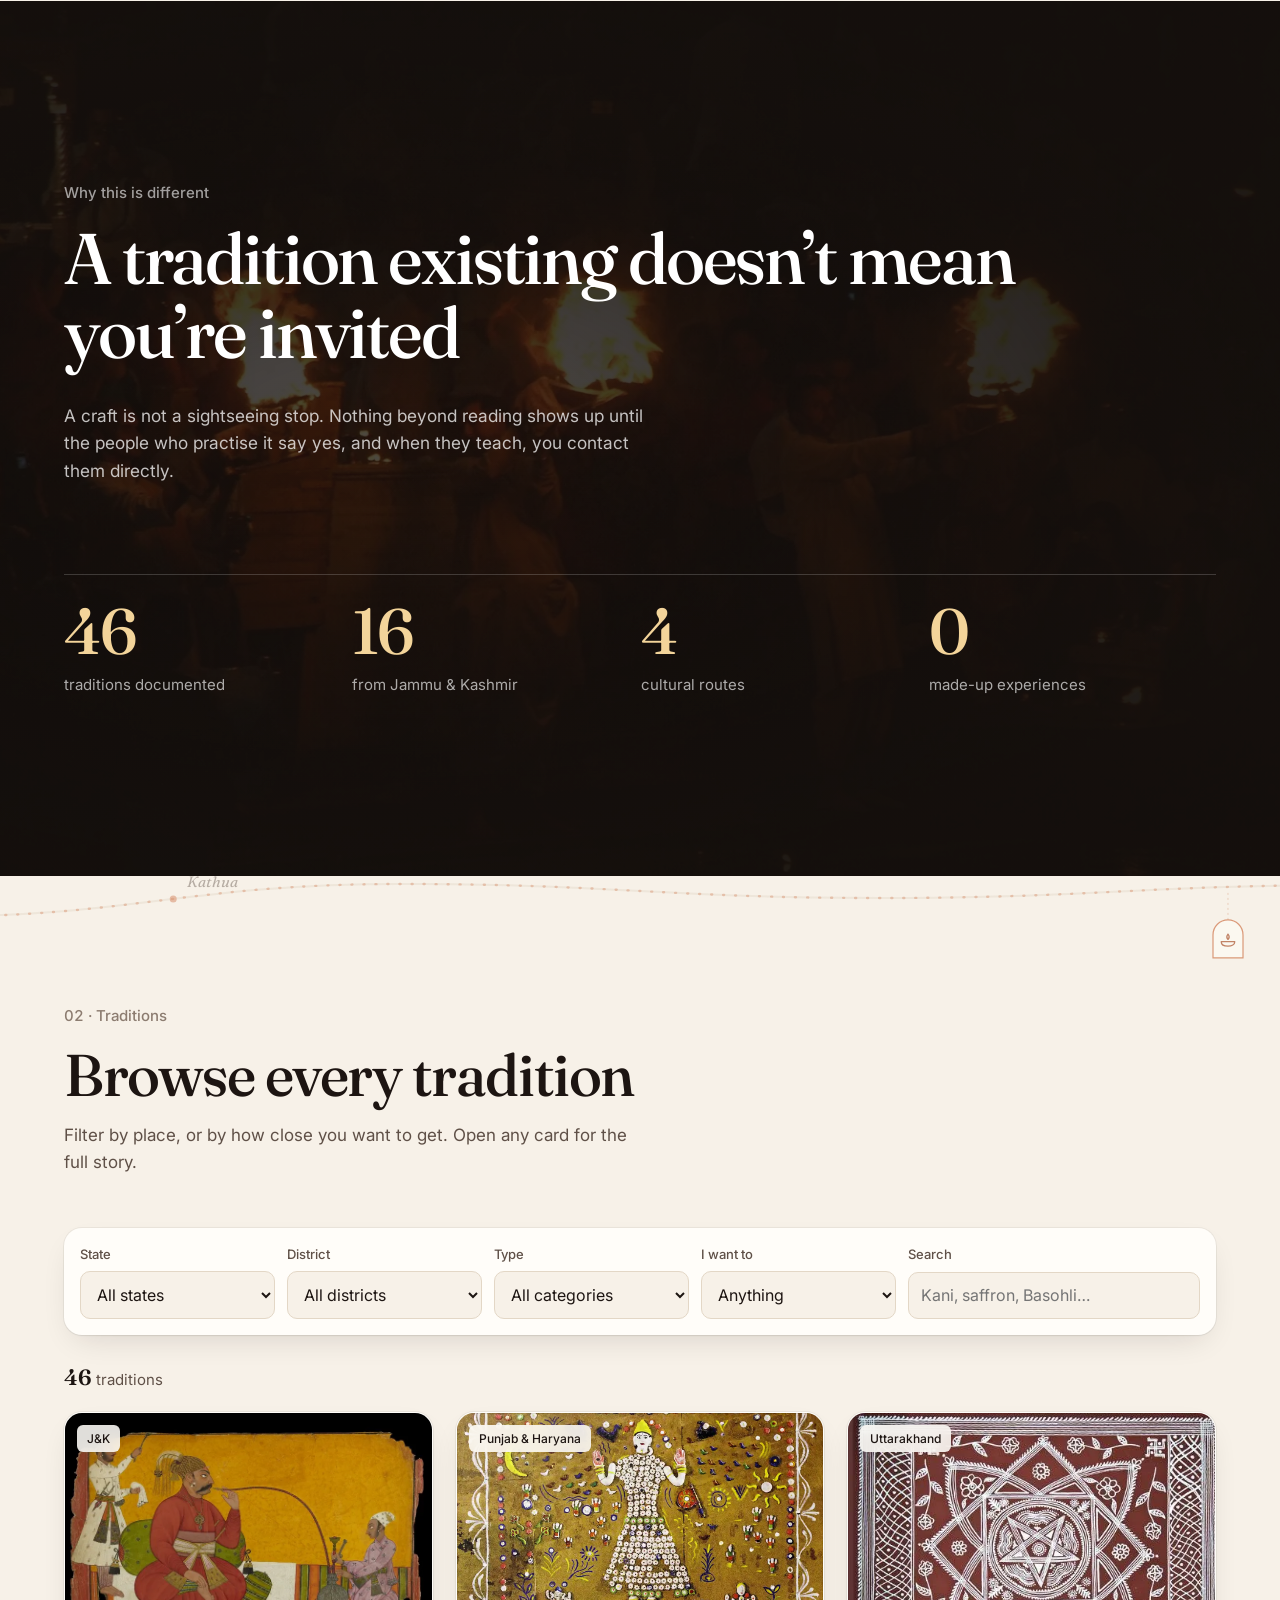
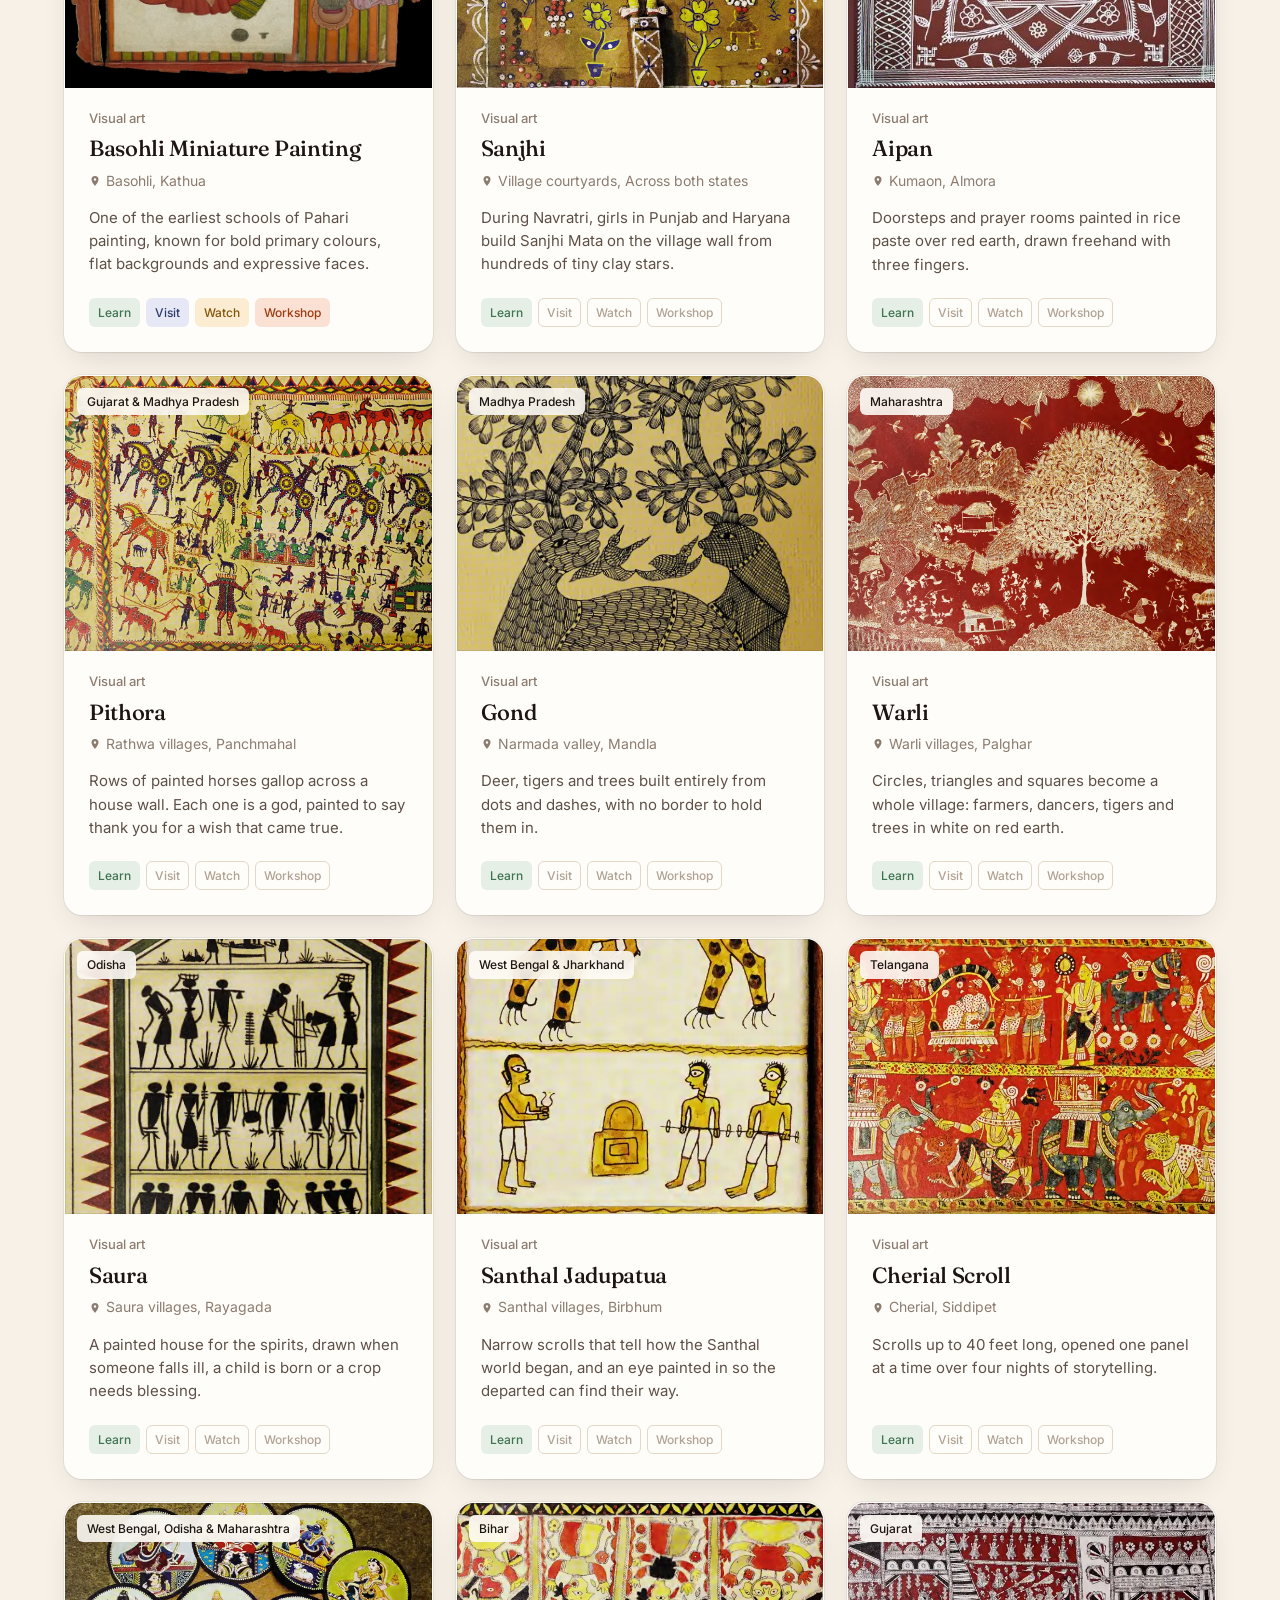
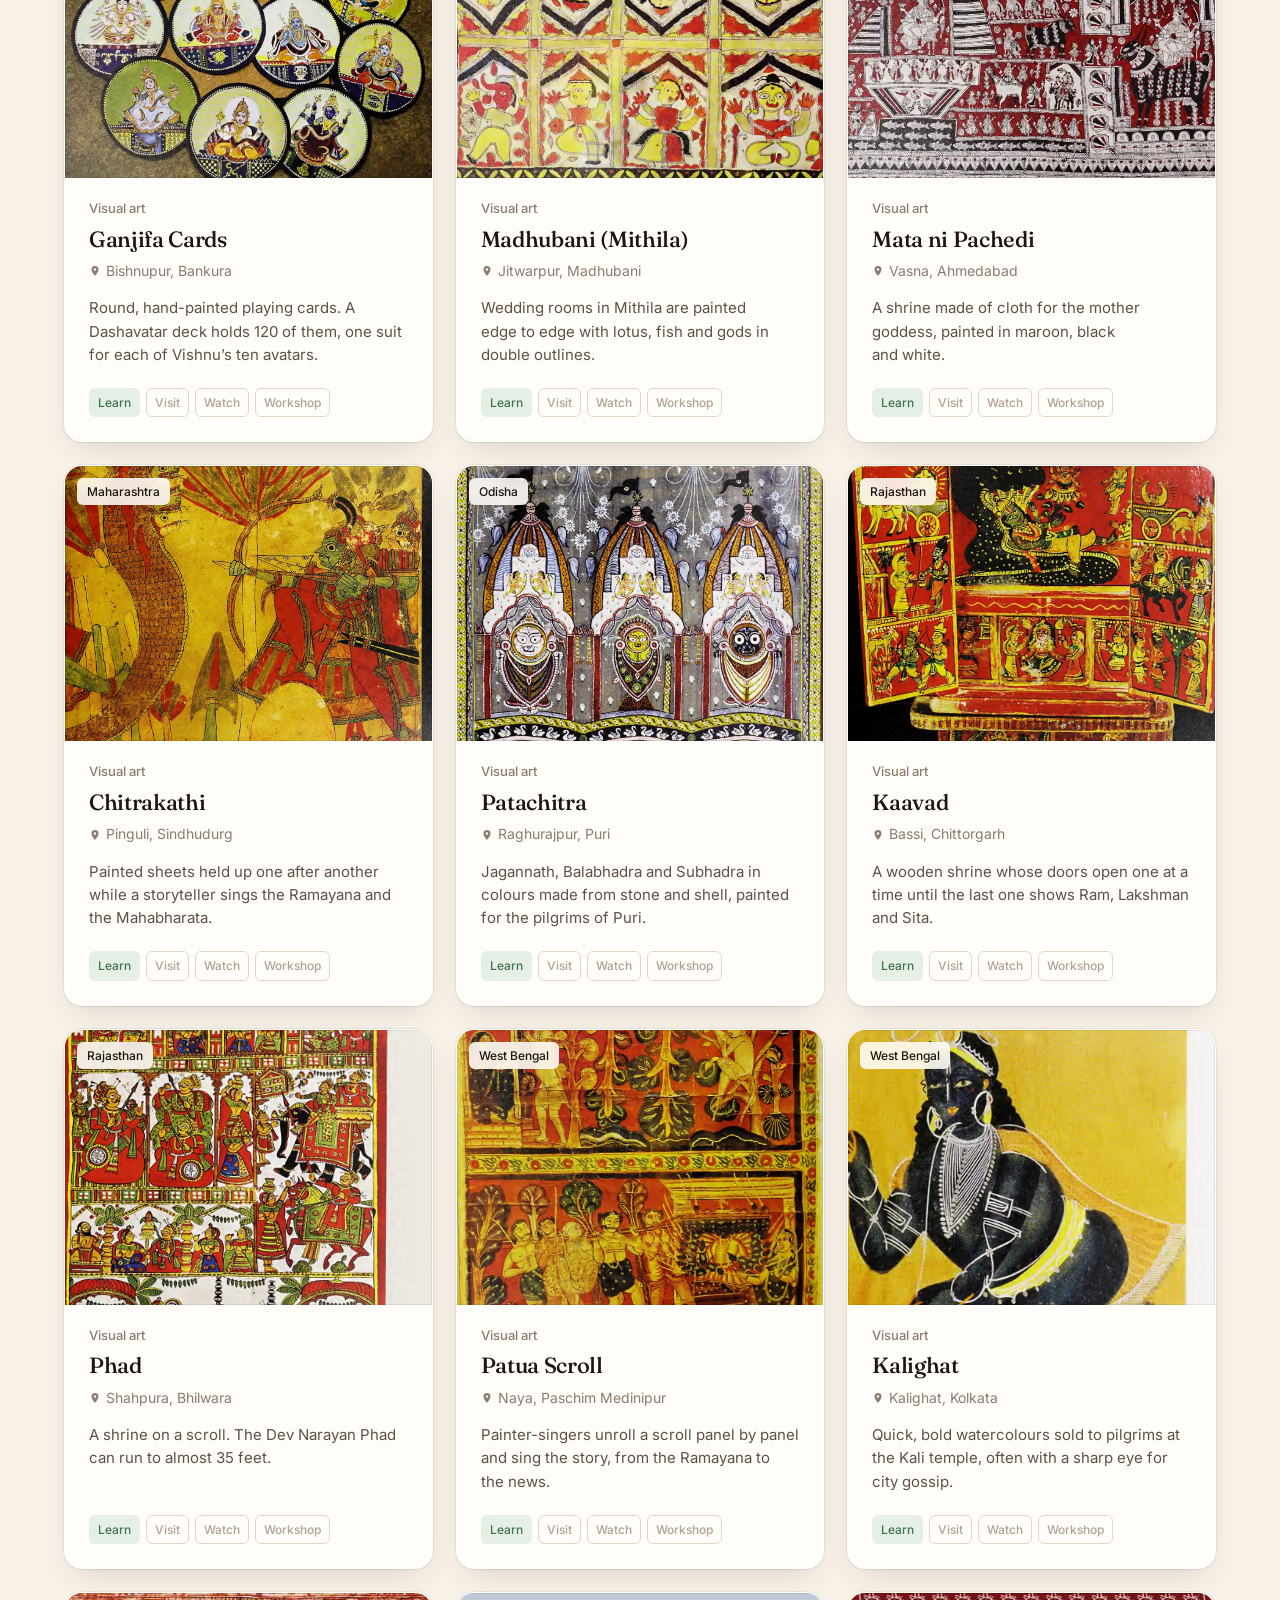
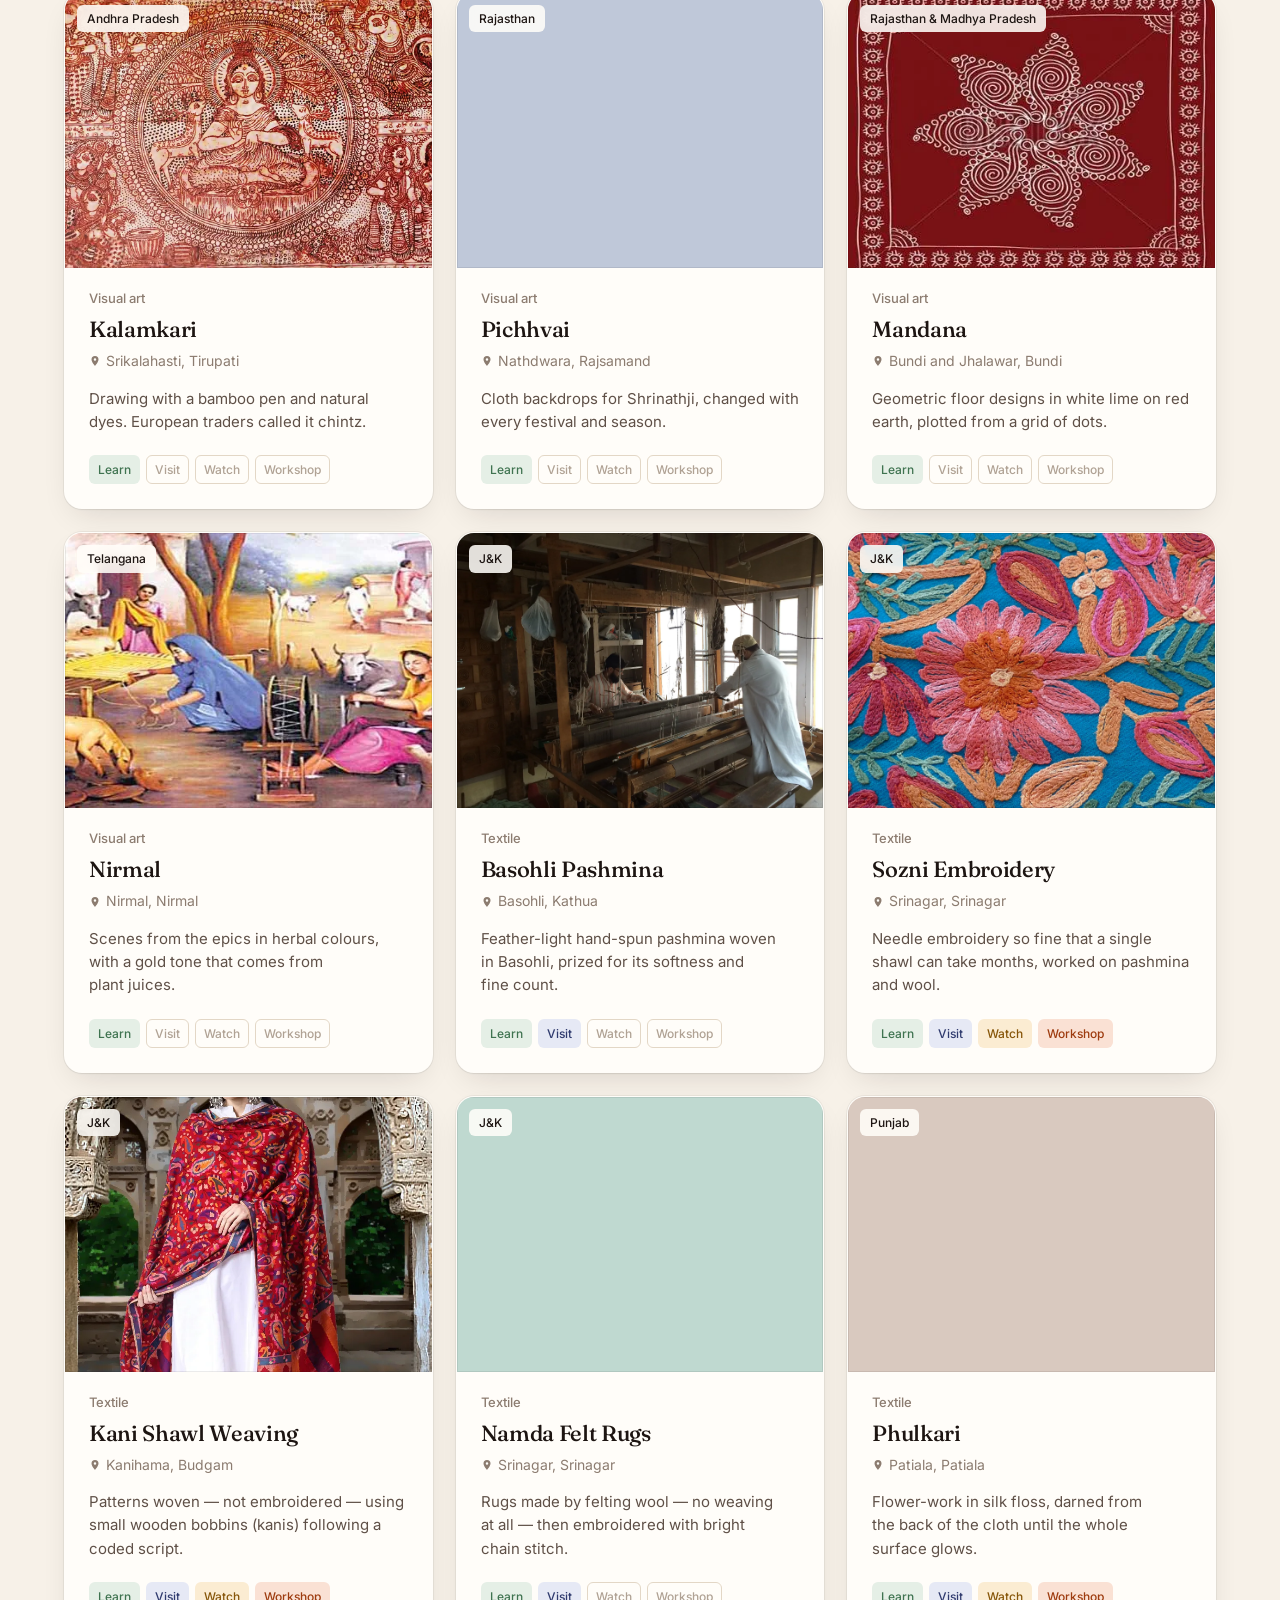
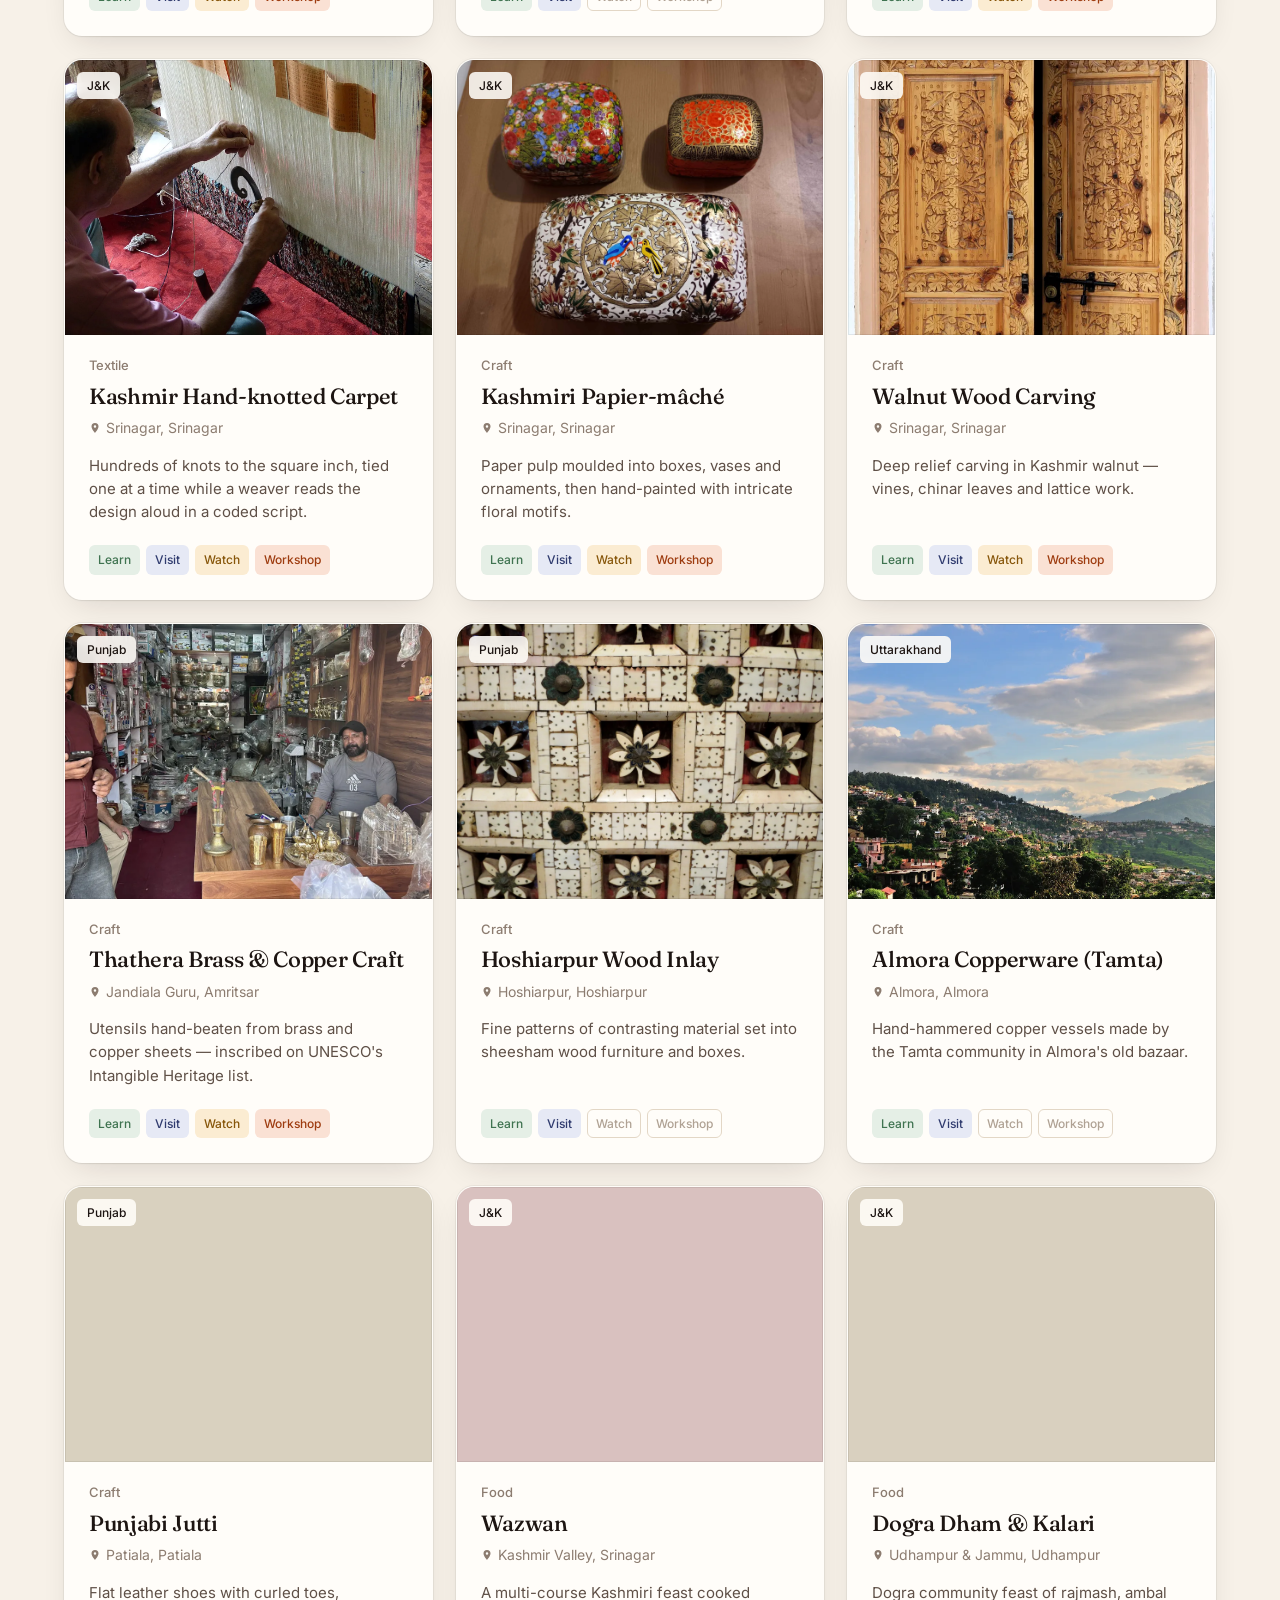
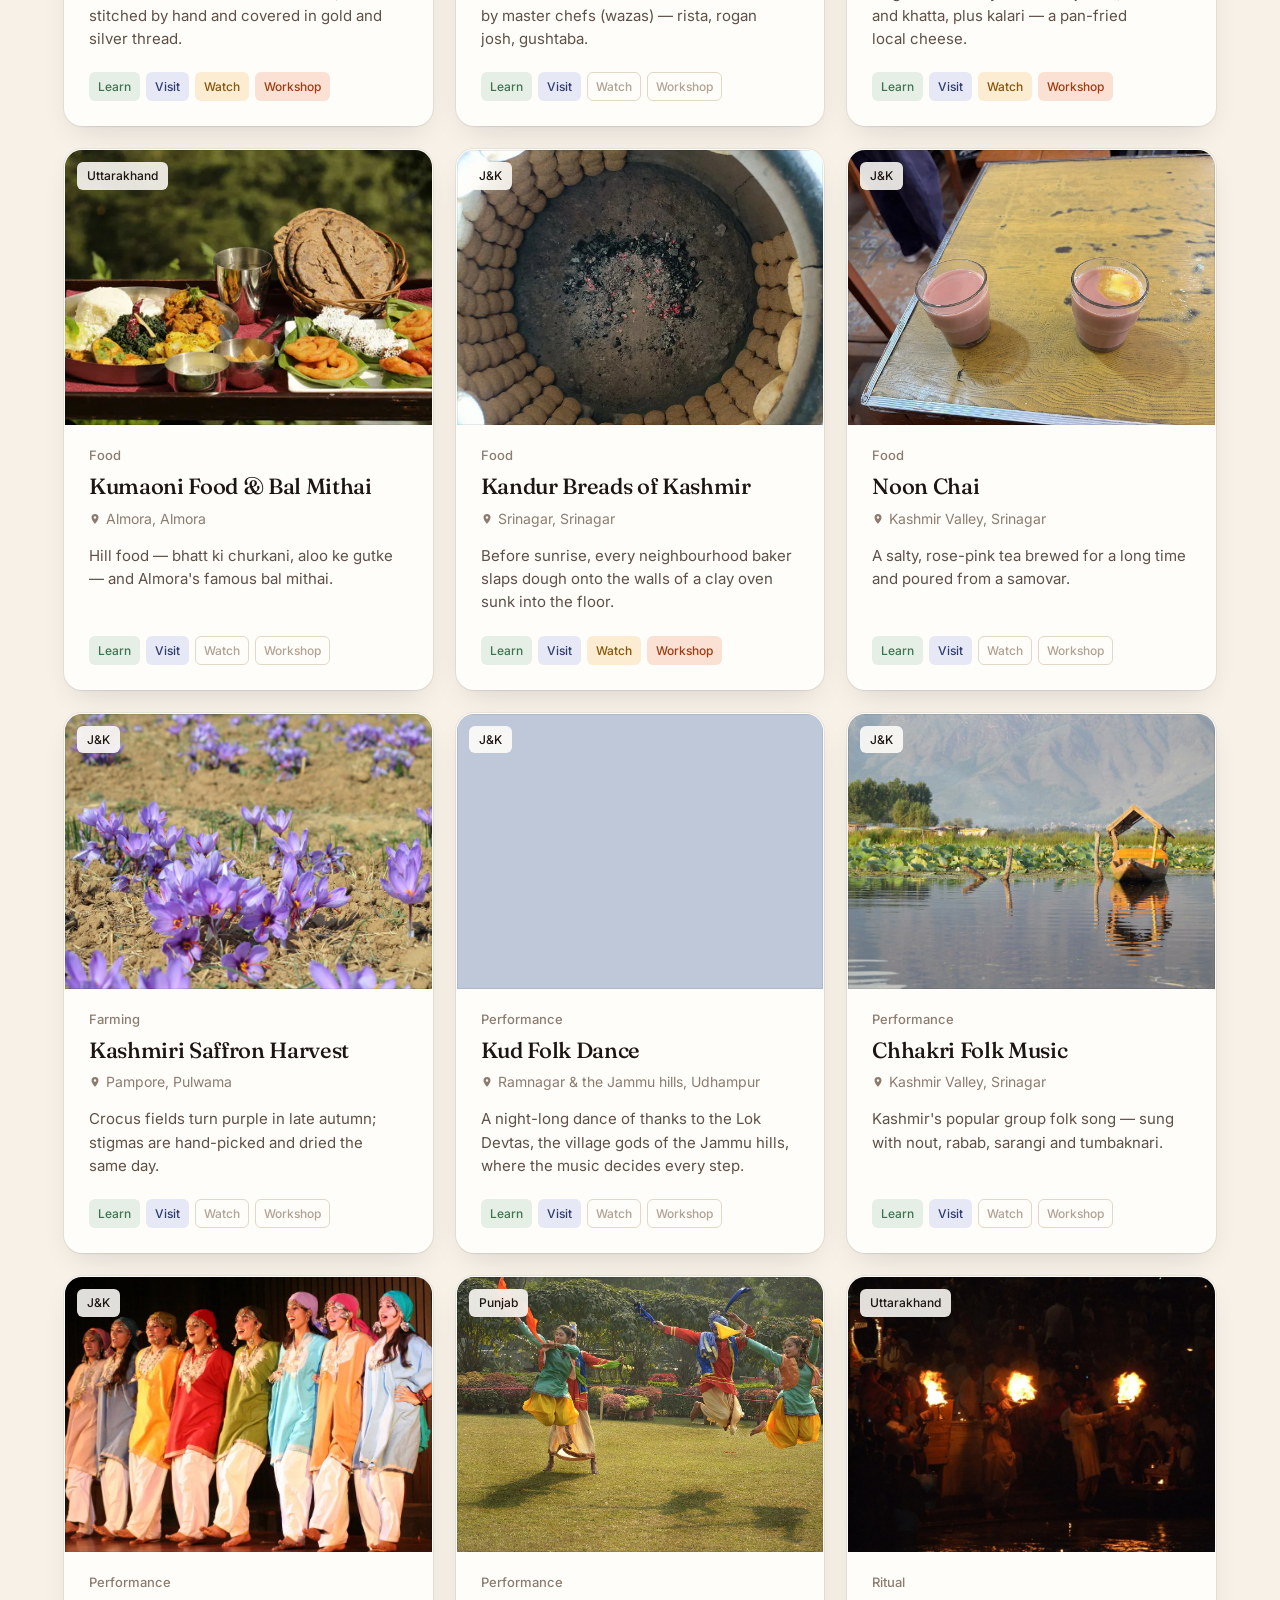
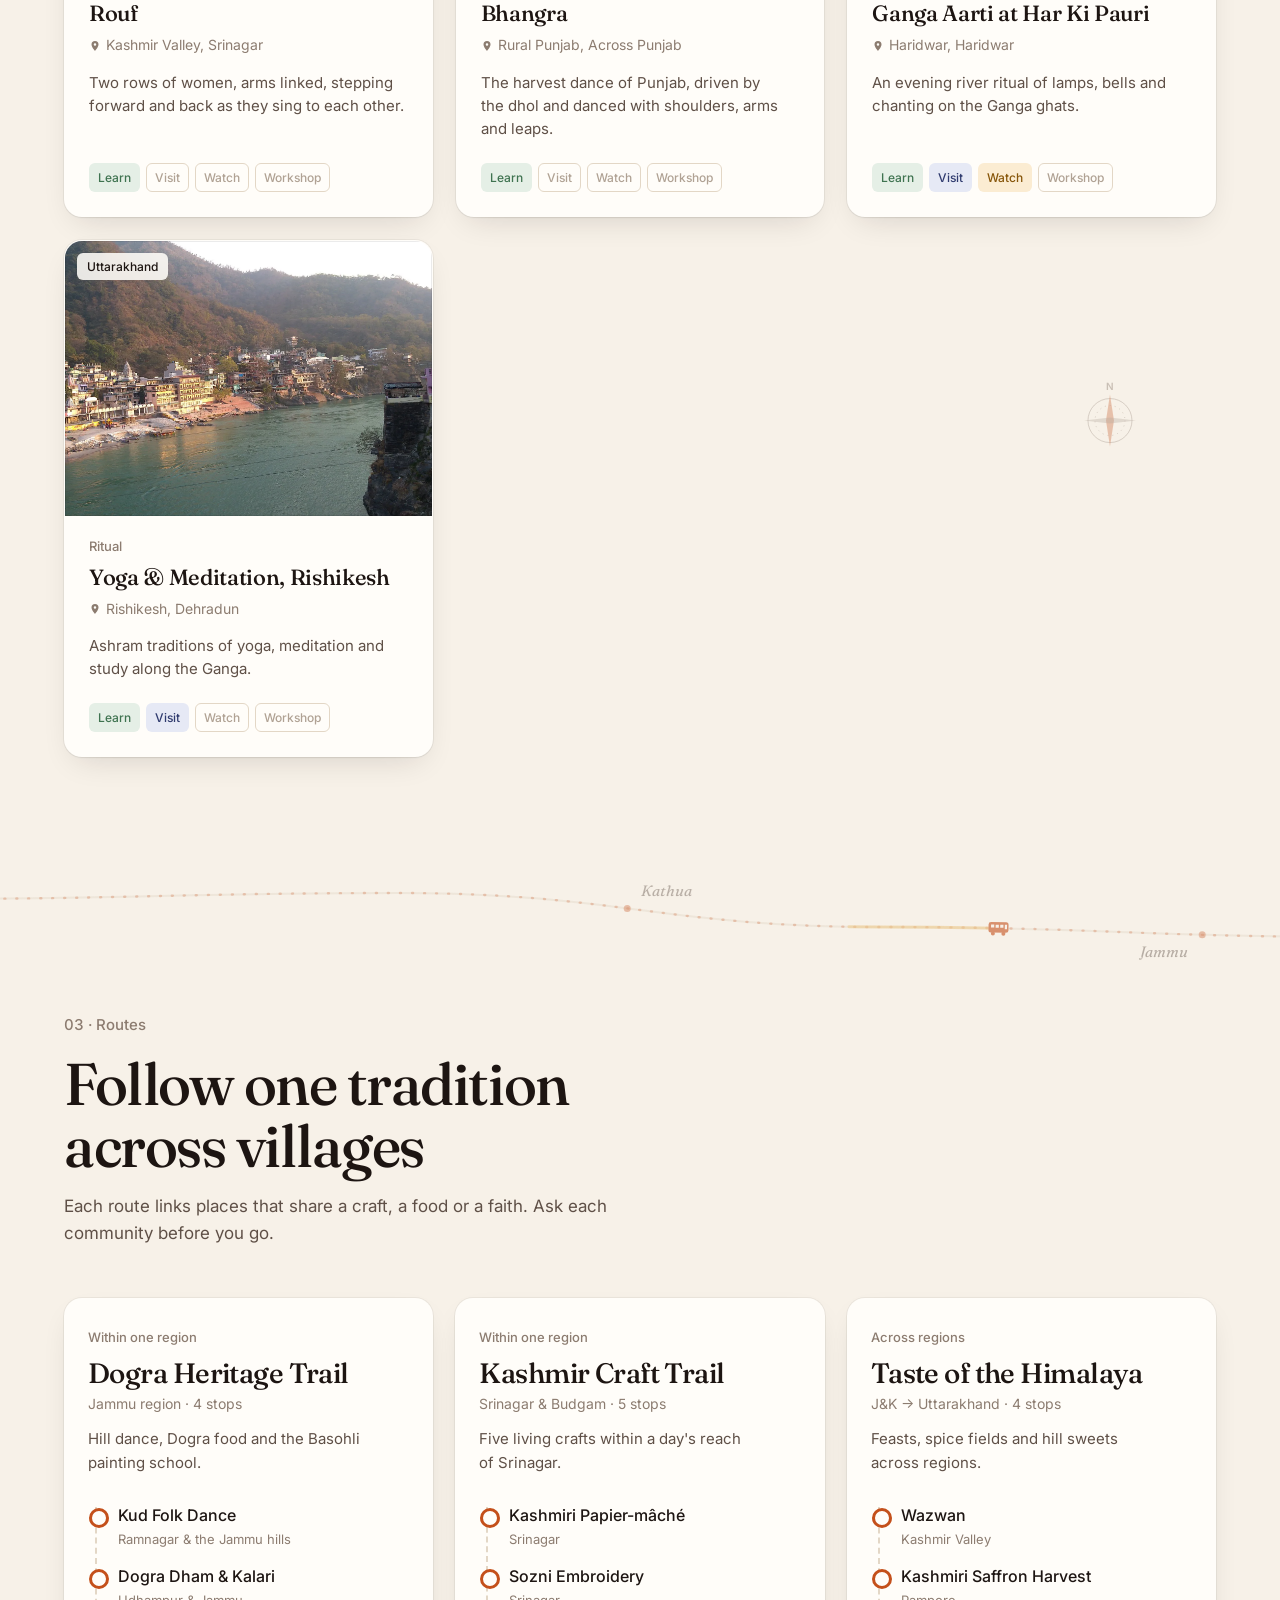
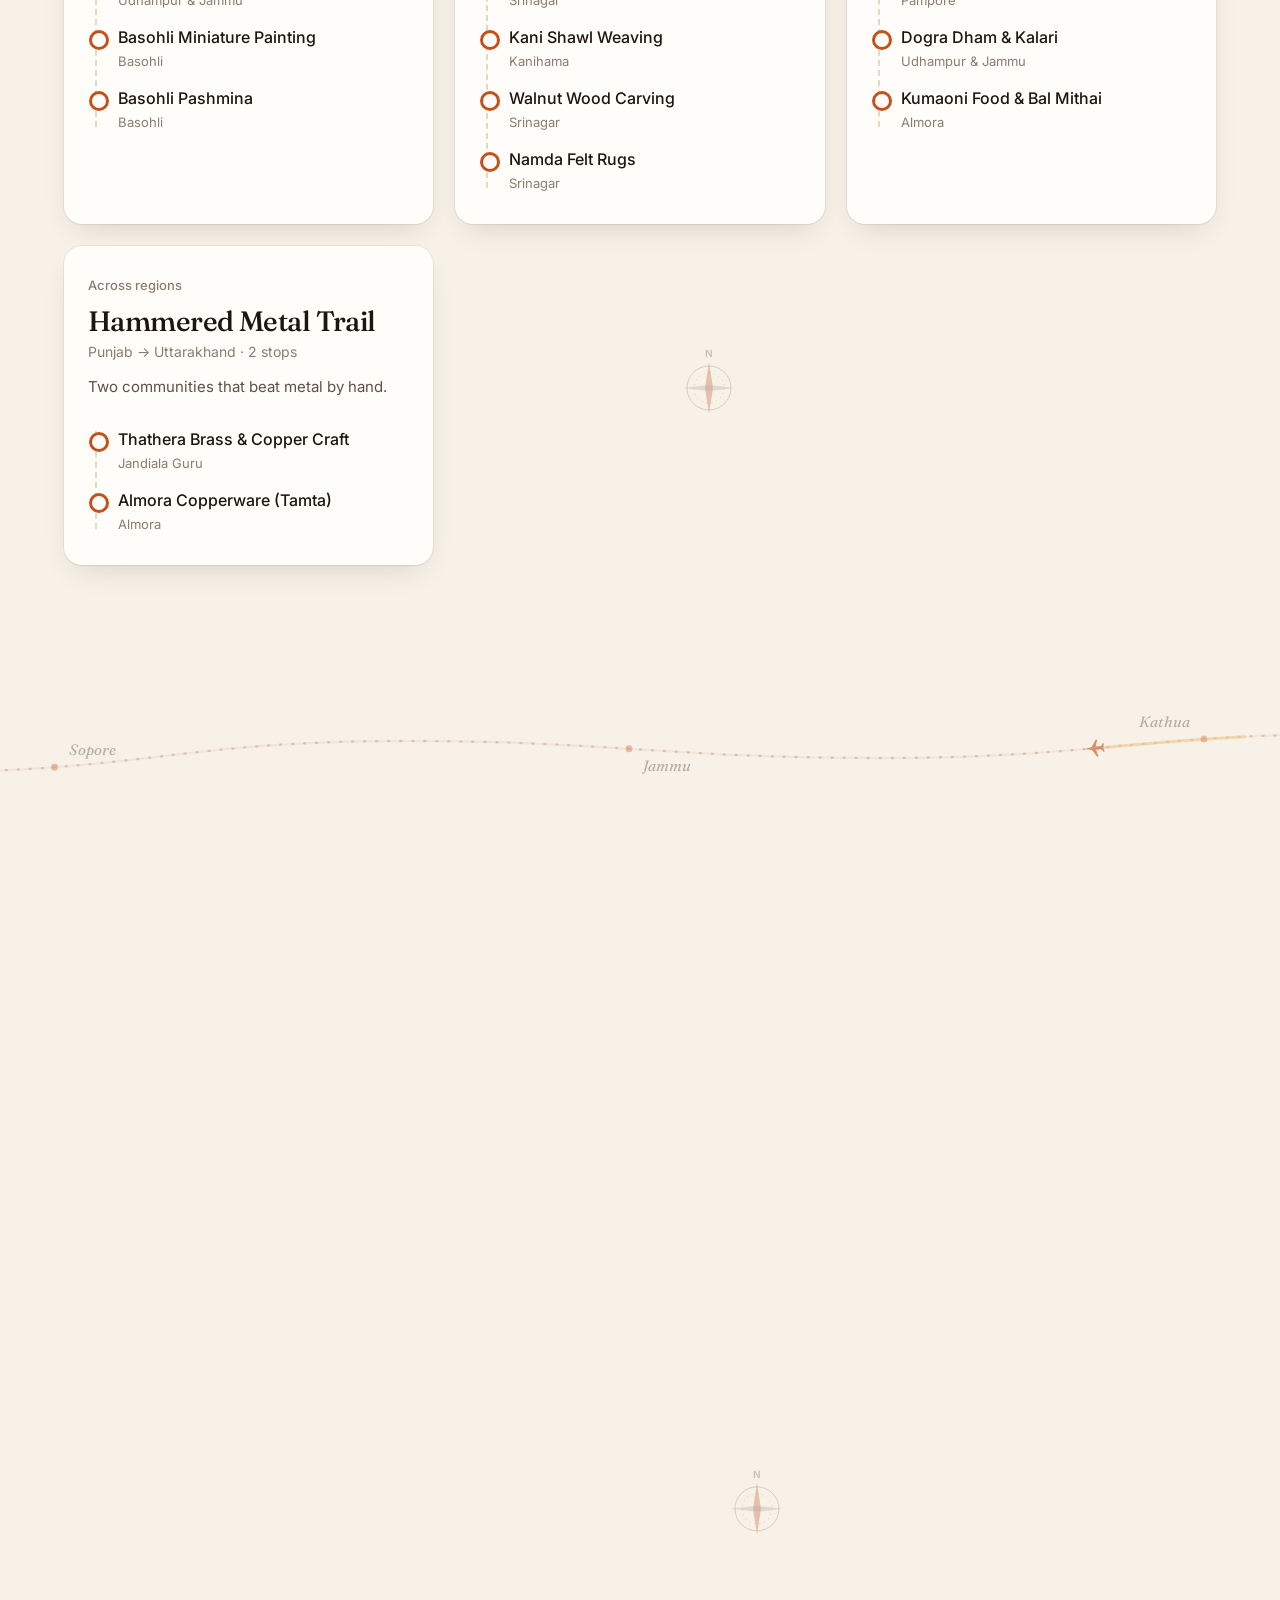
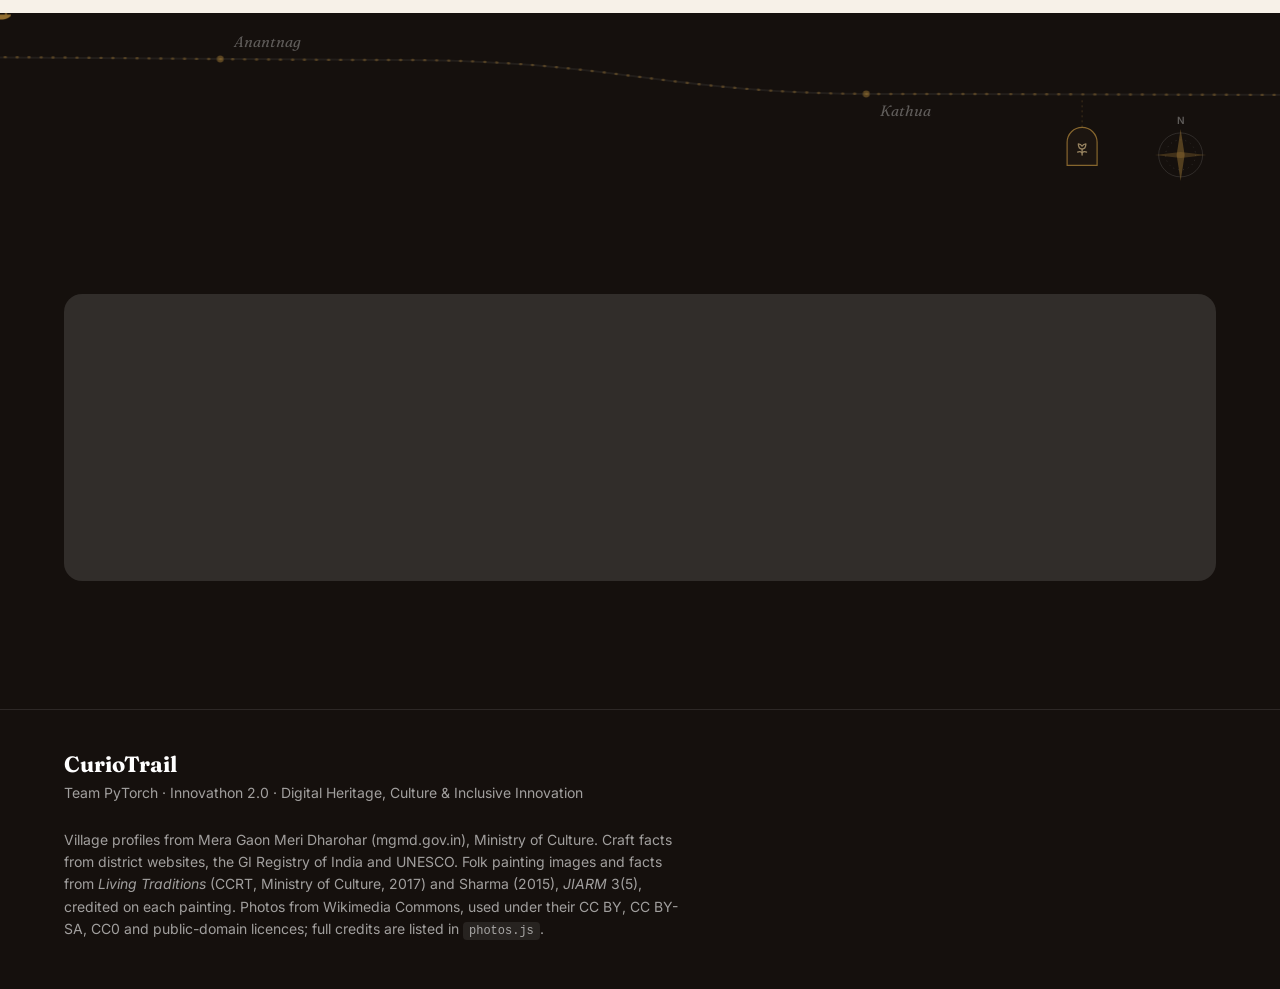
==== commit adac10c3: "Add folk painting traditions, Workshops and Marketplace pages - 19 tribal and folk painting traditio" ====
--- a/index.html
+++ b/index.html
@@ -10,7 +10,7 @@
   <link rel="preconnect" href="https://fonts.gstatic.com" crossorigin>
   <link href="https://fonts.googleapis.com/css2?family=Fraunces:ital,opsz,wght@0,9..144,400;0,9..144,600;0,9..144,700;1,9..144,400;1,9..144,600&family=Inter:wght@400;500;600;700&family=Noto+Serif+Devanagari:wght@400;600&family=Noto+Sans+Devanagari:wght@400;500;600&display=swap" rel="stylesheet">
   <link rel="preload" as="image" href="assets/img/papier-mache.webp">
-  <link rel="stylesheet" href="styles.css?v=21">
+  <link rel="stylesheet" href="styles.css?v=31">
 </head>
 <body>
   <header class="nav" id="nav">
@@ -21,7 +21,9 @@
     <nav class="nav-links" aria-label="Main">
       <a href="#match" data-i18n="navMatch">Find a match</a>
       <a href="#explore" data-i18n="navExplore">Traditions</a>
-      <a href="#trails" data-i18n="navTrails">Trails</a>
+      <a href="workshops.html">Workshops</a>
+      <a href="marketplace.html">Marketplace</a>
+      <a href="#trails" data-i18n="navTrails">Routes</a>
       <a href="#practitioners" data-i18n="navPract">For practitioners</a>
     </nav>
     <button class="lang-btn" id="langBtn" type="button">हिंदी</button>
@@ -39,10 +41,10 @@
           <span class="ht-line"><span id="htPre">Into </span><em class="swap" id="swapWord">painting</em><span id="htPost">?</span></span>
         </h1>
         <p class="hero-line reveal-hero"><span class="swap" id="swapLine">In Srinagar, they paint flowers onto boxes made of paper</span></p>
-        <p class="hero-body reveal-hero" data-i18n="heroBody">CurioTrail starts from what you already enjoy and takes you to the people who’ve done it for generations — how the work is done, where it happens, and whether you’re actually welcome to watch.</p>
+        <p class="hero-body reveal-hero" data-i18n="heroBody">CurioTrail starts from what you already enjoy and leads you to the communities who keep a tradition alive — how the work is done, what it means to the village, and how to learn it from them, on their terms.</p>
         <div class="hero-actions reveal-hero">
           <a class="btn btn-primary" href="#match"><span data-i18n="ctaMatch">Find what fits me</span><svg viewBox="0 0 20 20" aria-hidden="true"><path d="M4 10h11m-4-4 4 4-4 4"/></svg></a>
-          <a class="btn btn-glass" href="#explore" data-i18n="ctaExplore">See all 18 traditions</a>
+          <a class="btn btn-glass" href="#explore" data-i18n="ctaExplore">See all 46 traditions</a>
         </div>
       </div>
 
@@ -82,11 +84,11 @@
       <div class="wrap statement-inner">
         <p class="eyebrow light" data-reveal>Why this is different</p>
         <blockquote data-reveal>A tradition existing doesn’t mean you’re invited</blockquote>
-        <p class="statement-body" data-reveal>Most travel sites stop at “go here”. We don’t list a workshop or a visit until the person who does the work says yes. Until then, you can still read about it — properly.</p>
+        <p class="statement-body" data-reveal>A craft is not a sightseeing stop. Nothing beyond reading shows up until the people who practise it say yes, and when they teach, you contact them directly.</p>
         <div class="stats" data-reveal>
-          <div><strong data-count="18" id="statRecords">0</strong><span>traditions documented</span></div>
-          <div><strong data-count="12" id="statJK">0</strong><span>from Jammu &amp; Kashmir</span></div>
-          <div><strong data-count="4" id="statTrails">0</strong><span>day trails</span></div>
+          <div><strong data-count="46" id="statRecords">0</strong><span>traditions documented</span></div>
+          <div><strong data-count="16" id="statJK">0</strong><span>from Jammu &amp; Kashmir</span></div>
+          <div><strong data-count="4" id="statTrails">0</strong><span>cultural routes</span></div>
           <div><strong data-count="0" id="statFake">0</strong><span>made-up experiences</span></div>
         </div>
       </div>
@@ -107,10 +109,10 @@
           <label><span data-i18n="fEngage">I want to</span>
             <select id="fEngage">
               <option value="">Anything</option>
-              <option value="learn">Read about it</option>
+              <option value="learn">Learn about it</option>
               <option value="visit">Visit the place</option>
               <option value="observe">Watch it happen</option>
-              <option value="participate">Try it myself</option>
+              <option value="participate">Join a workshop</option>
             </select></label>
           <label class="search"><span data-i18n="fSearch">Search</span><input id="fSearch" type="search" placeholder="Kani, saffron, Basohli…"></label>
         </div>
@@ -119,13 +121,14 @@
       </div>
     </section>
 
+
     <!-- TRAILS -->
-    <section class="section tinted" id="trails" data-trail>
-      <div class="wrap">
-        <div class="head" data-reveal>
-          <p class="eyebrow">03 · Trails</p>
-          <h2 data-i18n="trailsTitle">Make a day of it</h2>
-          <p data-i18n="trailsSub">Some trails keep you in one valley. Others follow one interest across three states. Check timings with each stop before you go.</p>
+    <section class="section" id="trails" data-trail>
+      <div class="wrap">
+        <div class="head" data-reveal>
+          <p class="eyebrow">03 · Routes</p>
+          <h2 data-i18n="trailsTitle">Follow one tradition across villages</h2>
+          <p data-i18n="trailsSub">Each route links places that share a craft, a food or a faith. Ask each community before you go.</p>
         </div>
         <div class="trails" id="trailList"></div>
       </div>
@@ -137,21 +140,21 @@
         <div data-reveal>
           <p class="eyebrow">04 · For practitioners</p>
           <h2 data-i18n="practTitle">If it’s your craft, it’s your call</h2>
-          <p class="lead" data-i18n="practSub">Weavers, cooks, musicians and painters decide how visitors can engage. Nothing beyond “read about it” shows up until you switch it on.</p>
+          <p class="lead" data-i18n="practSub">Weavers, cooks, musicians and painters decide how others learn from them. Nothing beyond “learn about it” shows up until you switch it on.</p>
           <ol class="ladder">
-            <li><span class="lv lv-learn">Read</span>Anyone can read the record.</li>
+            <li><span class="lv lv-learn">Learn</span>Anyone can read the record.</li>
             <li><span class="lv lv-visit">Visit</span>There’s a public place to go.</li>
-            <li><span class="lv lv-observe">Watch</span>Visitors may watch the work.</li>
-            <li><span class="lv lv-part">Try</span>Visitors may join a session.</li>
+            <li><span class="lv lv-observe">Watch</span>Learners may watch the work.</li>
+            <li><span class="lv lv-part">Workshop</span>You teach a workshop.</li>
           </ol>
+          <aside class="pract-insight" id="practInsight"></aside>
         </div>
         <form class="pract-card" id="practForm" data-reveal>
-          <p class="demo-tag">Demo · saved in this browser only</p>
           <label><span>Your tradition</span><select id="pRecord"></select></label>
           <fieldset>
-            <legend>Visitors may…</legend>
+            <legend>Learners may…</legend>
             <label class="switch"><input type="checkbox" id="pObserve"><span class="track"></span>Watch me work</label>
-            <label class="switch"><input type="checkbox" id="pParticipate"><span class="track"></span>Join a session</label>
+            <label class="switch"><input type="checkbox" id="pParticipate"><span class="track"></span>Join a workshop I run</label>
             <label class="switch"><input type="checkbox" id="pContact"><span class="track"></span>Contact me directly</label>
           </fieldset>
           <label><span>A note for visitors (optional)</span><textarea id="pNote" rows="2" placeholder="Weekends only, October to March"></textarea></label>
@@ -174,7 +177,7 @@
         <div class="rules">
           <article data-reveal><span>01</span><h3>Interest first</h3><p>You start from what you enjoy, not a map. Every match says why it fits.</p></article>
           <article data-reveal><span>02</span><h3>Show the work</h3><p>Process, materials, history and who carries it on — with sources and a review date.</p></article>
-          <article data-reveal><span>03</span><h3>No invented visits</h3><p>Watching or joining is shown only after the practitioner confirms it.</p></article>
+          <article data-reveal><span>03</span><h3>Nothing invented</h3><p>Watching or a workshop is shown only after the practitioner offers it.</p></article>
           <article data-reveal><span>04</span><h3>Credit the community</h3><p>Knowledge is attributed. Practitioners can correct anything written about them.</p></article>
         </div>
       </div>
@@ -187,13 +190,15 @@
         <strong>CurioTrail</strong>
         <span>Team PyTorch · Innovathon 2.0 · Digital Heritage, Culture &amp; Inclusive Innovation</span>
       </div>
-      <p class="footer-credits">Facts from district websites, the GI Registry of India, UNESCO and state tourism departments. Photos from Wikimedia Commons, used under their CC BY, CC BY-SA, CC0 and public-domain licences; full credits are listed in <code>photos.js</code>.</p>
+      <p class="footer-credits">Village profiles from Mera Gaon Meri Dharohar (mgmd.gov.in), Ministry of Culture. Craft facts from district websites, the GI Registry of India and UNESCO. Folk painting images and facts from <cite>Living Traditions</cite> (CCRT, Ministry of Culture, 2017) and Sharma (2015), <cite>JIARM</cite> 3(5), credited on each painting. Photos from Wikimedia Commons, used under their CC BY, CC BY-SA, CC0 and public-domain licences; full credits are listed in <code>photos.js</code>.</p>
     </div>
   </footer>
 
   <nav class="dock" aria-label="Quick navigation">
     <a href="#match"><svg viewBox="0 0 24 24"><circle cx="11" cy="11" r="7"/><path d="m20 20-4-4"/></svg><span>Match</span></a>
     <a href="#explore"><svg viewBox="0 0 24 24"><circle cx="12" cy="12" r="9"/><path d="m15.5 8.5-2 5-5 2 2-5z"/></svg><span>Explore</span></a>
+    <a href="workshops.html"><svg viewBox="0 0 24 24"><path d="M3 9l9-5 9 5-9 5z"/><path d="M7 11.5V16c1.5 1.5 3 2 5 2s3.5-.5 5-2v-4.5"/></svg><span>Learn</span></a>
+    <a href="marketplace.html"><svg viewBox="0 0 24 24"><path d="M4 9h16l-1.2 10.2a1 1 0 0 1-1 .8H6.2a1 1 0 0 1-1-.8z"/><path d="M8.5 9V7a3.5 3.5 0 0 1 7 0v2"/></svg><span>Market</span></a>
     <a href="#trails"><svg viewBox="0 0 24 24"><path d="M4 19c3-6 6-4 8-9s5-6 8-6" stroke-dasharray="2 3"/><circle cx="20" cy="4" r="1.5"/></svg><span>Trails</span></a>
     <a href="#practitioners"><svg viewBox="0 0 24 24"><circle cx="12" cy="8" r="3.5"/><path d="M5 20c1-4 4-6 7-6s6 2 7 6"/></svg><span>Makers</span></a>
   </nav>
@@ -202,8 +207,14 @@
     <div class="modal-body" id="modalBody"></div>
   </dialog>
 
-  <script src="data.js?v=21"></script>
-  <script src="photos.js?v=21"></script>
-  <script src="app.js?v=21"></script>
+  <dialog id="bookModal" class="modal book-modal" aria-labelledby="bkTitle">
+    <div id="bookBody"></div>
+  </dialog>
+
+  <script src="data.js?v=31"></script>
+  <script src="paintings.js?v=31"></script>
+  <script src="photos.js?v=31"></script>
+  <script src="app.js?v=31"></script>
+  <script type="module" src="leaves.js?v=31"></script>
 </body>
 </html>
--- a/styles.css
+++ b/styles.css
@@ -394,7 +394,7 @@
 .ta-spark { fill: var(--accent); opacity: .35; animation: twinkle 6s ease-in-out infinite; transform-box: fill-box; transform-origin: center; }
 .principles .ta-spark { fill: var(--gold); }
 @keyframes twinkle { 0%, 100% { opacity: .1; scale: .7; } 50% { opacity: .5; scale: 1; } }
-#trails .ta-arch { fill: var(--surface-2); }
+#marketplace .ta-arch { fill: var(--surface-2); }
 @media (max-width: 860px) { section[data-trail] > .trail-art { display: none; } }
 @media (prefers-reduced-motion: reduce) { .ta-spark { animation: none; } }
 
@@ -403,7 +403,7 @@
 .ta-vehicle .v-fill { fill: var(--accent); }
 .ta-vehicle .v-cut { fill: var(--bg); }
 .ta-vehicle .v-line { fill: none; stroke: var(--accent); stroke-width: 1.6; stroke-linecap: round; stroke-linejoin: round; }
-#trails .ta-vehicle .v-cut { fill: var(--surface-2); }
+#marketplace .ta-vehicle .v-cut { fill: var(--surface-2); }
 .principles .ta-vehicle .v-fill { fill: var(--gold); }
 .principles .ta-vehicle .v-line { stroke: var(--gold); }
 .principles .ta-vehicle .v-cut { fill: var(--night); }
@@ -414,4 +414,127 @@
 /* ============ unslop pass: the route stays, one vehicle moves, nothing else loops ============ */
 .ta-march, .ta-float, .ta-spin { animation: none; }
 .ta-stop .ta-ring, .ta-spark { display: none; }
-.marquee { display: none; }+.marquee { display: none; }
+/* ============ Workshops (demo hosts) ============ */
+.demo-note { margin: -24px 0 24px; font-size: 14px; color: var(--ink-3); }
+.ws-grid { display: grid; grid-template-columns: repeat(auto-fill, minmax(min(100%, 560px), 1fr)); gap: 24px; }
+.ws-card { display: grid; grid-template-columns: 200px 1fr; background: var(--surface); border-radius: var(--radius); overflow: hidden; box-shadow: var(--shadow); }
+.ws-art { padding: 0; border: 0; background: none; cursor: pointer; display: block; }
+.ws-art .art { height: 100%; min-height: 220px; }
+.ws-art .state-tag { display: none; }
+.ws-body { display: flex; flex-direction: column; gap: 8px; padding: 20px 24px 24px; }
+.ws-body h3 { margin: 0; font: 500 22px/1.2 var(--serif); letter-spacing: -.01em; }
+.ws-host { margin: 0; font-size: 15px; color: var(--ink-2); }
+.ws-facts { display: grid; grid-template-columns: repeat(2, minmax(0, 1fr)); gap: 8px 16px; margin: 8px 0 4px; }
+.ws-facts div, .mgmd div { display: grid; gap: 2px; }
+.ws-facts dt, .mgmd dt { font-size: 13px; color: var(--ink-3); }
+.ws-facts dd, .mgmd dd { margin: 0; font-size: 15px; color: var(--ink); }
+.ws-phone { display: flex; align-items: center; gap: 8px; margin: auto 0 0; padding-top: 12px; border-top: 1px solid var(--line); font-size: 16px; font-weight: 500; font-variant-numeric: tabular-nums; }
+.ws-phone svg { width: 18px; height: 18px; fill: none; stroke: var(--ink-3); stroke-width: 1.5; stroke-linecap: round; stroke-linejoin: round; }
+.demo-chip { padding: 2px 8px; border-radius: 6px; font-size: 12px; font-weight: 500; color: #87560a; background: #fbecd2; }
+.ws-mini { margin-top: 12px; padding: 12px 16px; border-radius: 12px; background: var(--bg); }
+.ws-mini-title { margin: 0 !important; font-weight: 500; }
+.ws-mini-meta { margin: 4px 0 0 !important; font-size: 14px !important; color: var(--ink-2); }
+.ws-mini .ws-phone { padding-top: 8px; margin-top: 8px; }
+.mgmd { display: grid; gap: 12px; margin: 0; padding: 16px; border-radius: 12px; border: 1px solid var(--line); }
+.mgmd-src { margin-top: 8px !important; font-size: 13px !important; color: var(--ink-3); }
+.mgmd-src a { color: var(--ink-2); }
+@media (max-width: 560px) { .ws-card { grid-template-columns: 1fr; } .ws-art .art { min-height: 0; aspect-ratio: 16 / 9; } }
+
+/* ---------- Chinar leaves in the side margins (three.js canvas, see leaves.js) ---------- */
+.leaf-layer { position: fixed; inset: 0; z-index: 30; width: 100vw; height: 100vh; pointer-events: none; }
+@media print { .leaf-layer { display: none; } }
+
+/* ---------- Workshop card footer ---------- */
+.ws-foot { display: flex; align-items: center; justify-content: space-between; gap: 12px; flex-wrap: wrap; margin-top: auto; padding-top: 12px; border-top: 1px solid var(--line); }
+.ws-foot .ws-phone { margin: 0; padding: 0; border: 0; }
+.ws-mini .ws-foot { margin-top: 8px; padding-top: 8px; }
+.btn-sm { min-height: 40px; padding: 0 16px; font-size: 15px; }
+
+/* ---------- Marketplace ---------- */
+.mk-cats { display: flex; flex-wrap: wrap; gap: 8px; margin-bottom: 24px; }
+.mk-cat { min-height: 44px; padding: 0 18px; border-radius: 10px; border: 1px solid var(--line); background: var(--surface); color: var(--ink); font: 500 15px var(--sans); cursor: pointer; transition: background-color 150ms ease, border-color 150ms ease, color 150ms ease; }
+.mk-cat:hover { border-color: var(--ink-3); }
+.mk-cat[aria-pressed="true"] { background: var(--ink); border-color: var(--ink); color: #fff; }
+.mk-grid { display: grid; grid-template-columns: repeat(auto-fill, minmax(min(100%, 320px), 1fr)); gap: clamp(18px, 1.8vw, 28px); }
+.mk-card { display: flex; flex-direction: column; background: var(--surface); border-radius: var(--radius); overflow: hidden; box-shadow: var(--shadow); transition: box-shadow 260ms var(--ease-out); }
+@media (hover: hover) and (pointer: fine) { .mk-card:hover { box-shadow: var(--shadow-lg); } .mk-card:hover .art.has-photo img { scale: 1.04; } }
+.mk-art { display: block; padding: 0; border: 0; background: none; cursor: pointer; }
+.mk-art .art { aspect-ratio: 16 / 10; }
+.mk-body { display: flex; flex-direction: column; gap: 8px; flex: 1; padding: 20px 24px 24px; }
+.mk-body h3 { margin: 0; font: 500 clamp(21px, 1.5vw, 24px)/1.2 var(--serif); letter-spacing: -.01em; }
+.mk-host { margin: 0; font-size: 15px; color: var(--ink-2); }
+.mk-meta { display: flex; flex-wrap: wrap; gap: 4px 16px; margin: 0; font-size: 14px; color: var(--ink-3); }
+.mk-foot { display: flex; align-items: center; justify-content: space-between; gap: 12px; margin-top: auto; padding-top: 16px; border-top: 1px solid var(--line); }
+.mk-price { display: grid; margin: 0; }
+.mk-price strong { font: 600 24px/1.1 var(--serif); color: var(--ink); font-variant-numeric: tabular-nums; }
+.mk-price span { font-size: 13px; color: var(--ink-3); }
+
+/* ---------- Booking dialog ---------- */
+.book-modal { width: min(1040px, calc(100vw - 32px)); }
+.bk-grid { display: grid; grid-template-columns: 340px 1fr; min-height: 560px; }
+.bk-side { display: flex; flex-direction: column; background: var(--surface-2); }
+.bk-side .art { aspect-ratio: 4 / 3; height: auto; }
+.bk-side-body { display: grid; gap: 8px; padding: 24px; }
+.bk-side h2 { margin: 0; font: 500 26px/1.15 var(--serif); letter-spacing: -.015em; }
+.bk-main { padding: 32px 32px 28px; }
+.bk-main h3 { margin: 0 0 12px; font: 600 15px var(--sans); color: var(--ink); }
+.bk-main h3 + .bk-chips { margin-bottom: 24px; }
+.bk-chips { display: flex; flex-wrap: wrap; gap: 8px; }
+.bk-chip { min-height: 44px; padding: 0 16px; border-radius: 10px; border: 1px solid var(--line); background: var(--bg); color: var(--ink); font: 500 15px var(--sans); cursor: pointer; transition: background-color 150ms ease, border-color 150ms ease, color 150ms ease; }
+.bk-chip:hover { border-color: var(--ink-3); }
+.bk-chip[aria-pressed="true"] { background: var(--accent); border-color: var(--accent); color: #fff; }
+.bk-date { display: grid; justify-items: center; gap: 0; width: 64px; padding: 8px 0; line-height: 1.15; }
+.bk-date small { font-size: 12px; color: var(--ink-3); }
+.bk-date strong { font: 600 20px var(--serif); }
+.bk-date[aria-pressed="true"] small { color: rgba(255, 255, 255, .8); }
+.bk-row { display: grid; grid-template-columns: 1fr auto; gap: 16px; margin-bottom: 24px; }
+.bk-field { display: grid; gap: 6px; font-size: 13px; font-weight: 500; color: var(--ink-2); }
+.bk-field input { width: 100%; min-height: 44px; padding: 0 12px; font: 400 16px var(--sans); color: var(--ink); background: var(--bg); border: 1px solid var(--line); border-radius: 10px; }
+.bk-field input:focus { outline: none; border-color: var(--accent); }
+.bk-stepper { display: flex; align-items: center; height: 44px; border: 1px solid var(--line); border-radius: 10px; background: var(--bg); overflow: hidden; }
+.bk-stepper button { width: 44px; height: 100%; border: 0; background: none; font: 500 20px var(--sans); color: var(--ink); cursor: pointer; }
+.bk-stepper button:disabled { color: var(--line); cursor: default; }
+.bk-stepper output { min-width: 32px; text-align: center; font: 600 16px var(--sans); font-variant-numeric: tabular-nums; }
+.bk-methods { margin-bottom: 24px; }
+.bk-total { display: flex; align-items: center; justify-content: space-between; gap: 16px; padding: 16px 20px; border-radius: 14px; background: var(--bg); }
+.bk-total div { display: grid; }
+.bk-total span { font-size: 14px; color: var(--ink-2); }
+.bk-total strong { font: 600 28px/1.1 var(--serif); font-variant-numeric: tabular-nums; }
+.bk-pay { min-width: 180px; }
+.bk-pay:disabled { opacity: .45; cursor: not-allowed; }
+.bk-pay.is-busy { opacity: 1; cursor: progress; }
+.bk-hint { margin: 12px 0 0; font-size: 14px; color: var(--ink-3); }
+.bk-done { display: grid; justify-items: center; gap: 12px; padding: 56px 32px 40px; text-align: center; }
+.bk-done h2 { margin: 8px 0 0; font: 500 34px/1.1 var(--serif); letter-spacing: -.02em; }
+.bk-lead { margin: 0; font-size: 17px; color: var(--ink-2); }
+.bk-check { width: 76px; height: 76px; }
+.bk-check circle { fill: #e5efe6; stroke: var(--sage); stroke-width: 2; stroke-dasharray: 151; stroke-dashoffset: 151; animation: bk-draw 500ms var(--ease-out) forwards; }
+.bk-check path { fill: none; stroke: var(--sage); stroke-width: 3.5; stroke-linecap: round; stroke-linejoin: round; stroke-dasharray: 36; stroke-dashoffset: 36; animation: bk-draw 350ms var(--ease-out) 380ms forwards; }
+@keyframes bk-draw { to { stroke-dashoffset: 0; } }
+.bk-receipt { display: grid; gap: 10px; width: min(460px, 100%); margin: 16px 0 8px; padding: 20px; border-radius: 14px; background: var(--bg); text-align: left; }
+.bk-receipt div { display: flex; justify-content: space-between; gap: 16px; }
+.bk-receipt dt { font-size: 14px; color: var(--ink-3); }
+.bk-receipt dd { margin: 0; font-size: 15px; font-weight: 500; text-align: right; }
+.bk-note { margin: 0 0 12px; font-size: 14px; color: var(--ink-3); }
+@media (prefers-reduced-motion: reduce) { .bk-check circle, .bk-check path { animation: none; stroke-dashoffset: 0; } }
+@media (max-width: 860px) {
+  .bk-grid { grid-template-columns: 1fr; min-height: 0; }
+  .bk-side .art { aspect-ratio: 16 / 7; }
+  .bk-main { padding: 24px 20px; }
+  .bk-total { flex-direction: column; align-items: stretch; }
+}
+
+/* ---------- Folk painting popup (full painting, letterboxed) ---------- */
+.pt-hero { --ph: clamp(260px, 46vh, 520px); margin: 0; display: grid; place-items: center; height: var(--ph); padding: 20px; overflow: hidden; background: radial-gradient(rgba(232, 176, 75, .08) 1px, transparent 1.2px) 0 0 / 16px 16px, var(--night); border-radius: 24px 24px 0 0; }
+.pt-hero img { display: block; width: auto; height: auto; max-width: 100%; max-height: calc(var(--ph) - 40px); object-fit: contain; border-radius: 6px; box-shadow: 0 20px 50px -20px rgba(0, 0, 0, .8); }
+.pract-insight { margin-top: 32px; padding: 20px 22px; border-left: 3px solid var(--accent); border-radius: 0 12px 12px 0; background: var(--surface); box-shadow: var(--shadow); }
+.pract-insight .pi-label { margin: 0 0 6px; font-size: 13px; font-weight: 600; color: var(--accent-ink); }
+.pract-insight .pi-text { margin: 0; font: 400 18px/1.45 var(--serif); color: var(--ink); }
+.pract-insight .pi-src { margin: 10px 0 0; font-size: 13px; color: var(--ink-3); }
+
+/* ---------- Separate pages (workshops, marketplace) ---------- */
+.nav-links a[aria-current="page"] { opacity: 1; background: rgba(127, 127, 127, .16); }
+.dock a[aria-current="page"] { color: #fff; background: rgba(255, 255, 255, .12); }
+.subpage main { min-height: 100svh; }
+@media (max-width: 960px) { .dock a { padding: 6px 4px; min-width: 0; } }
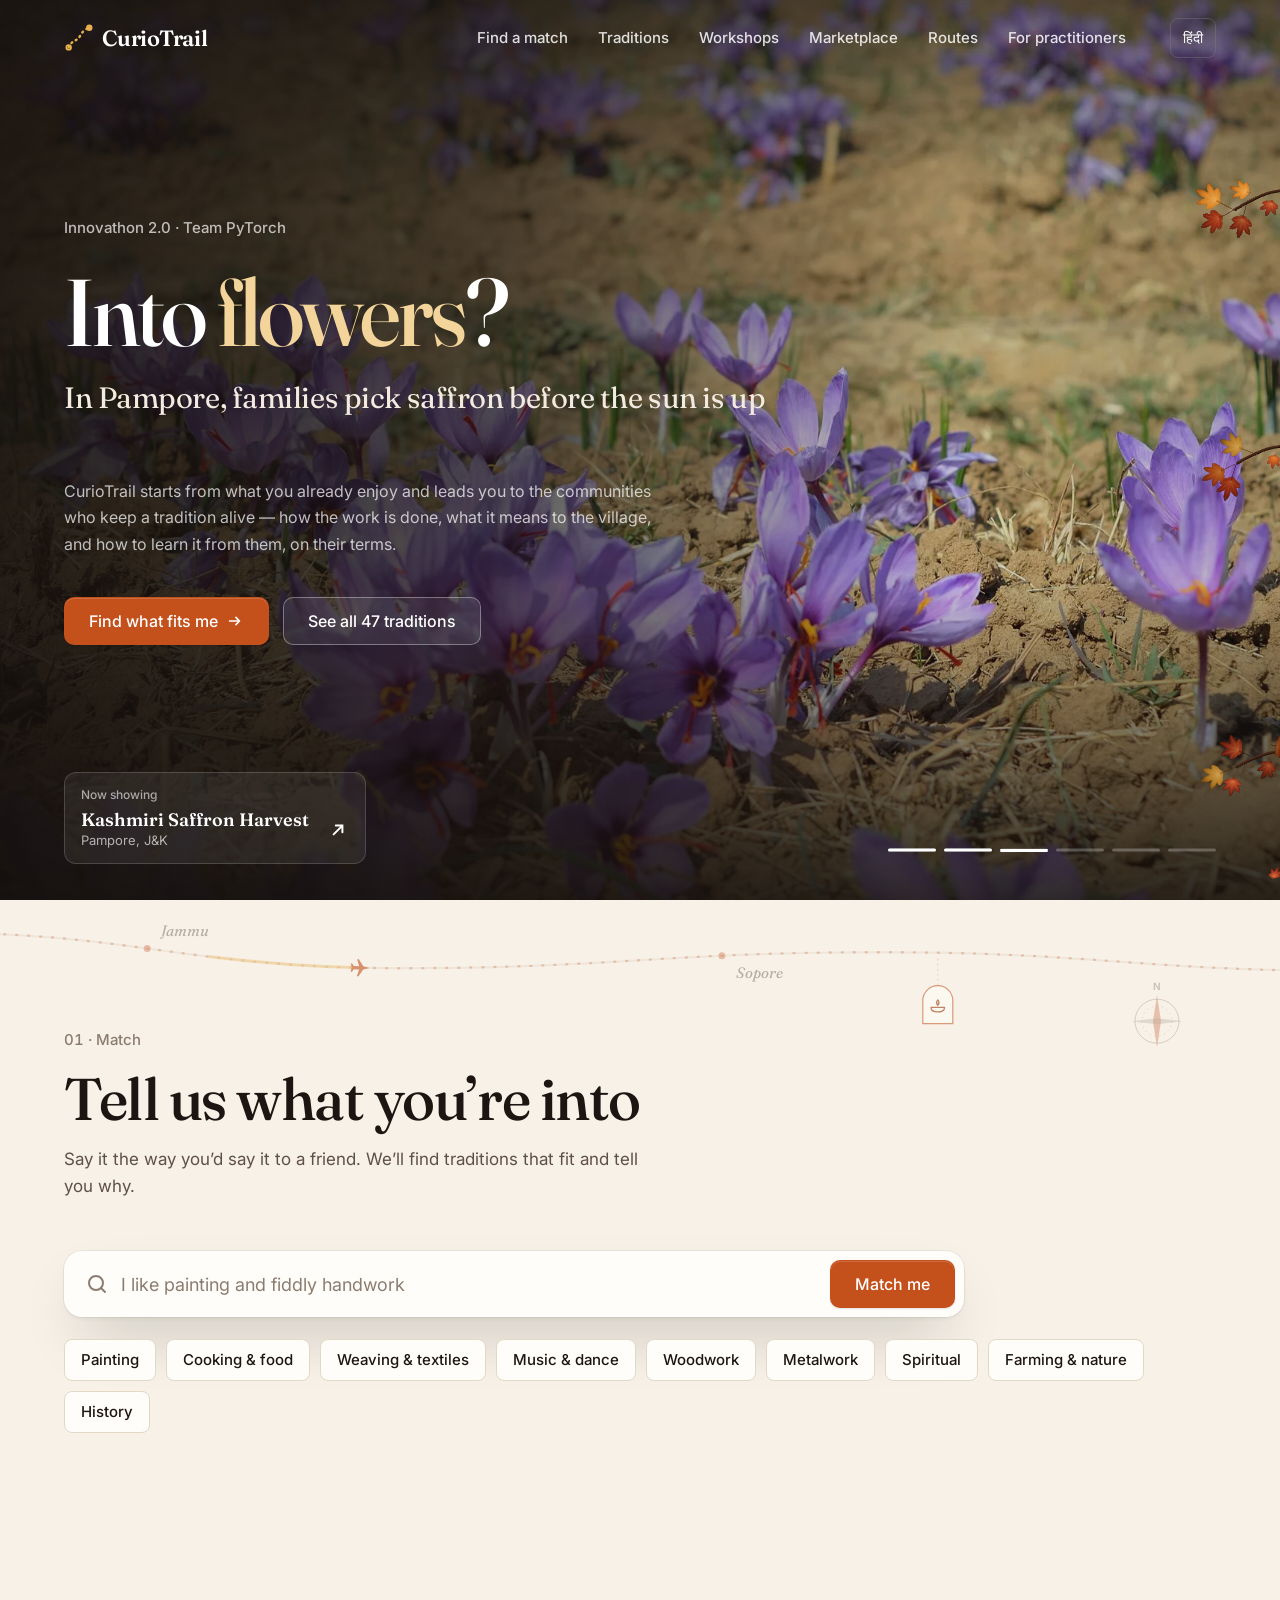
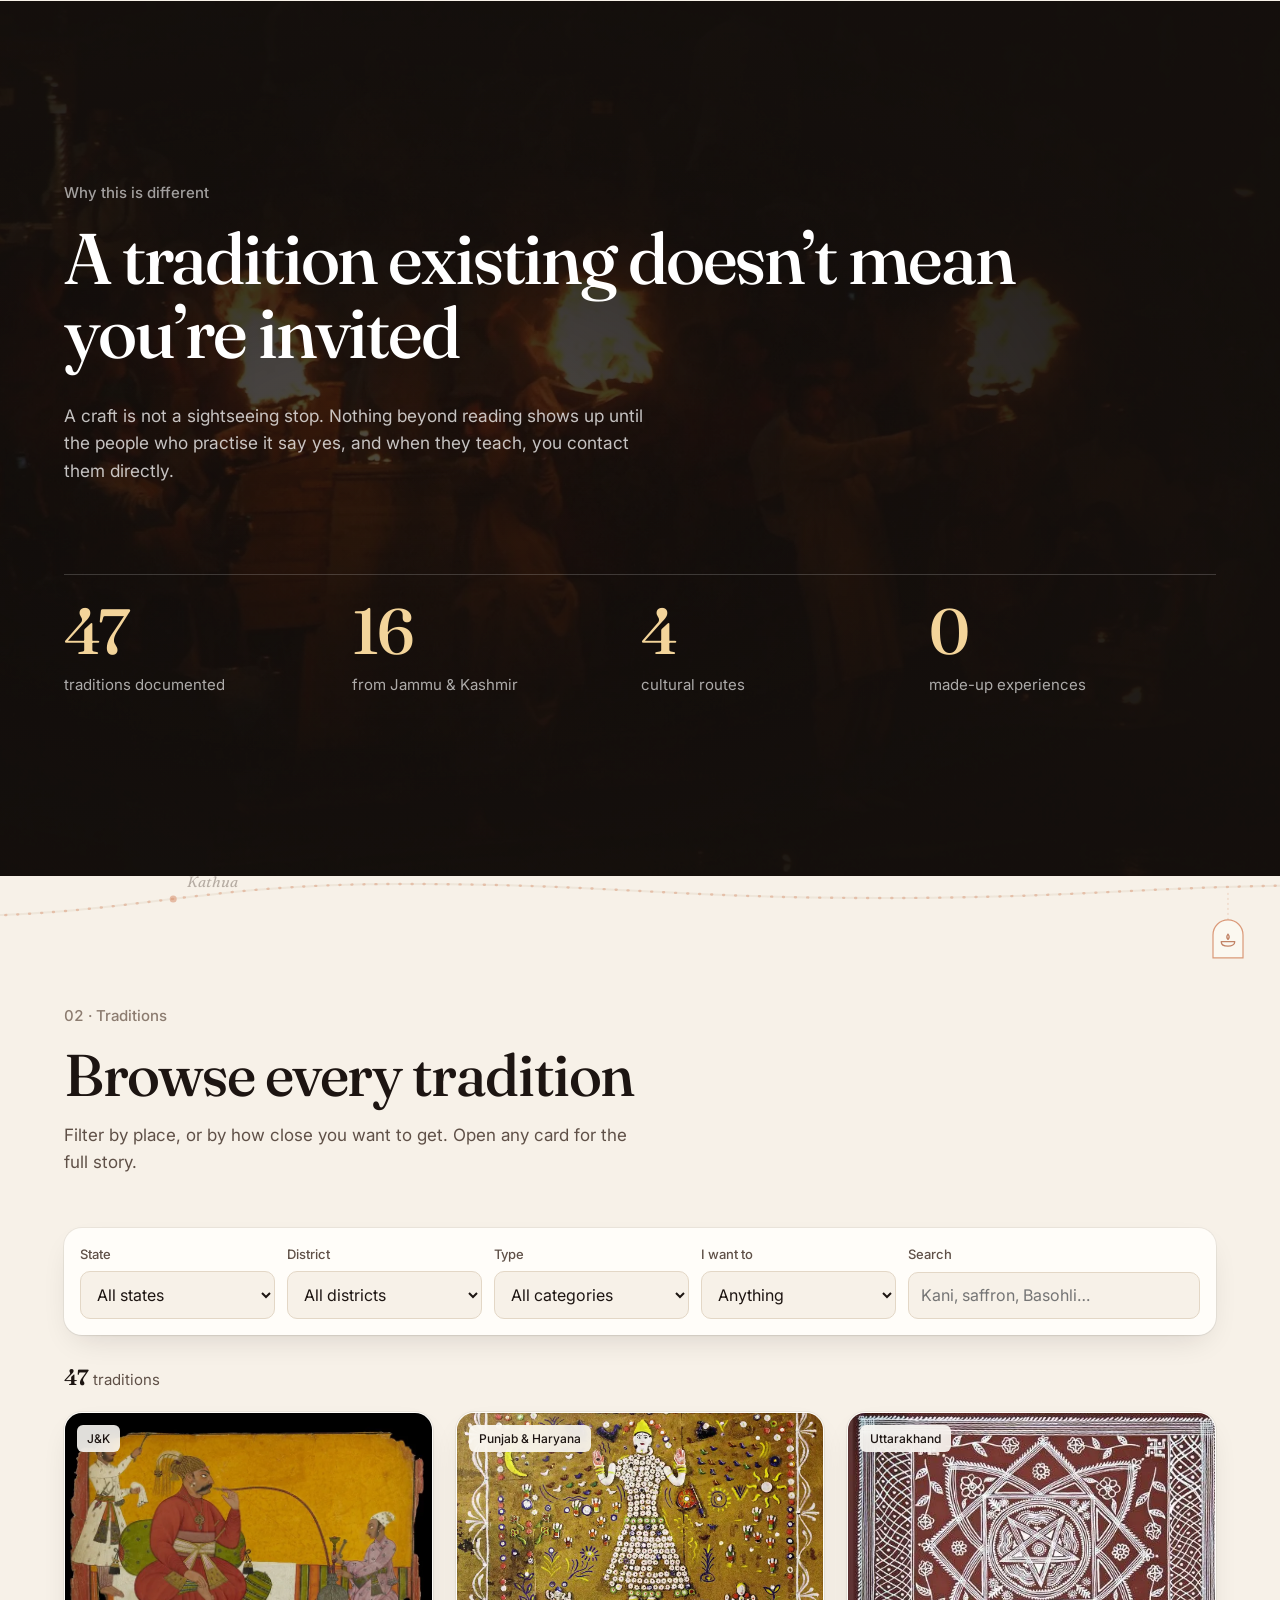
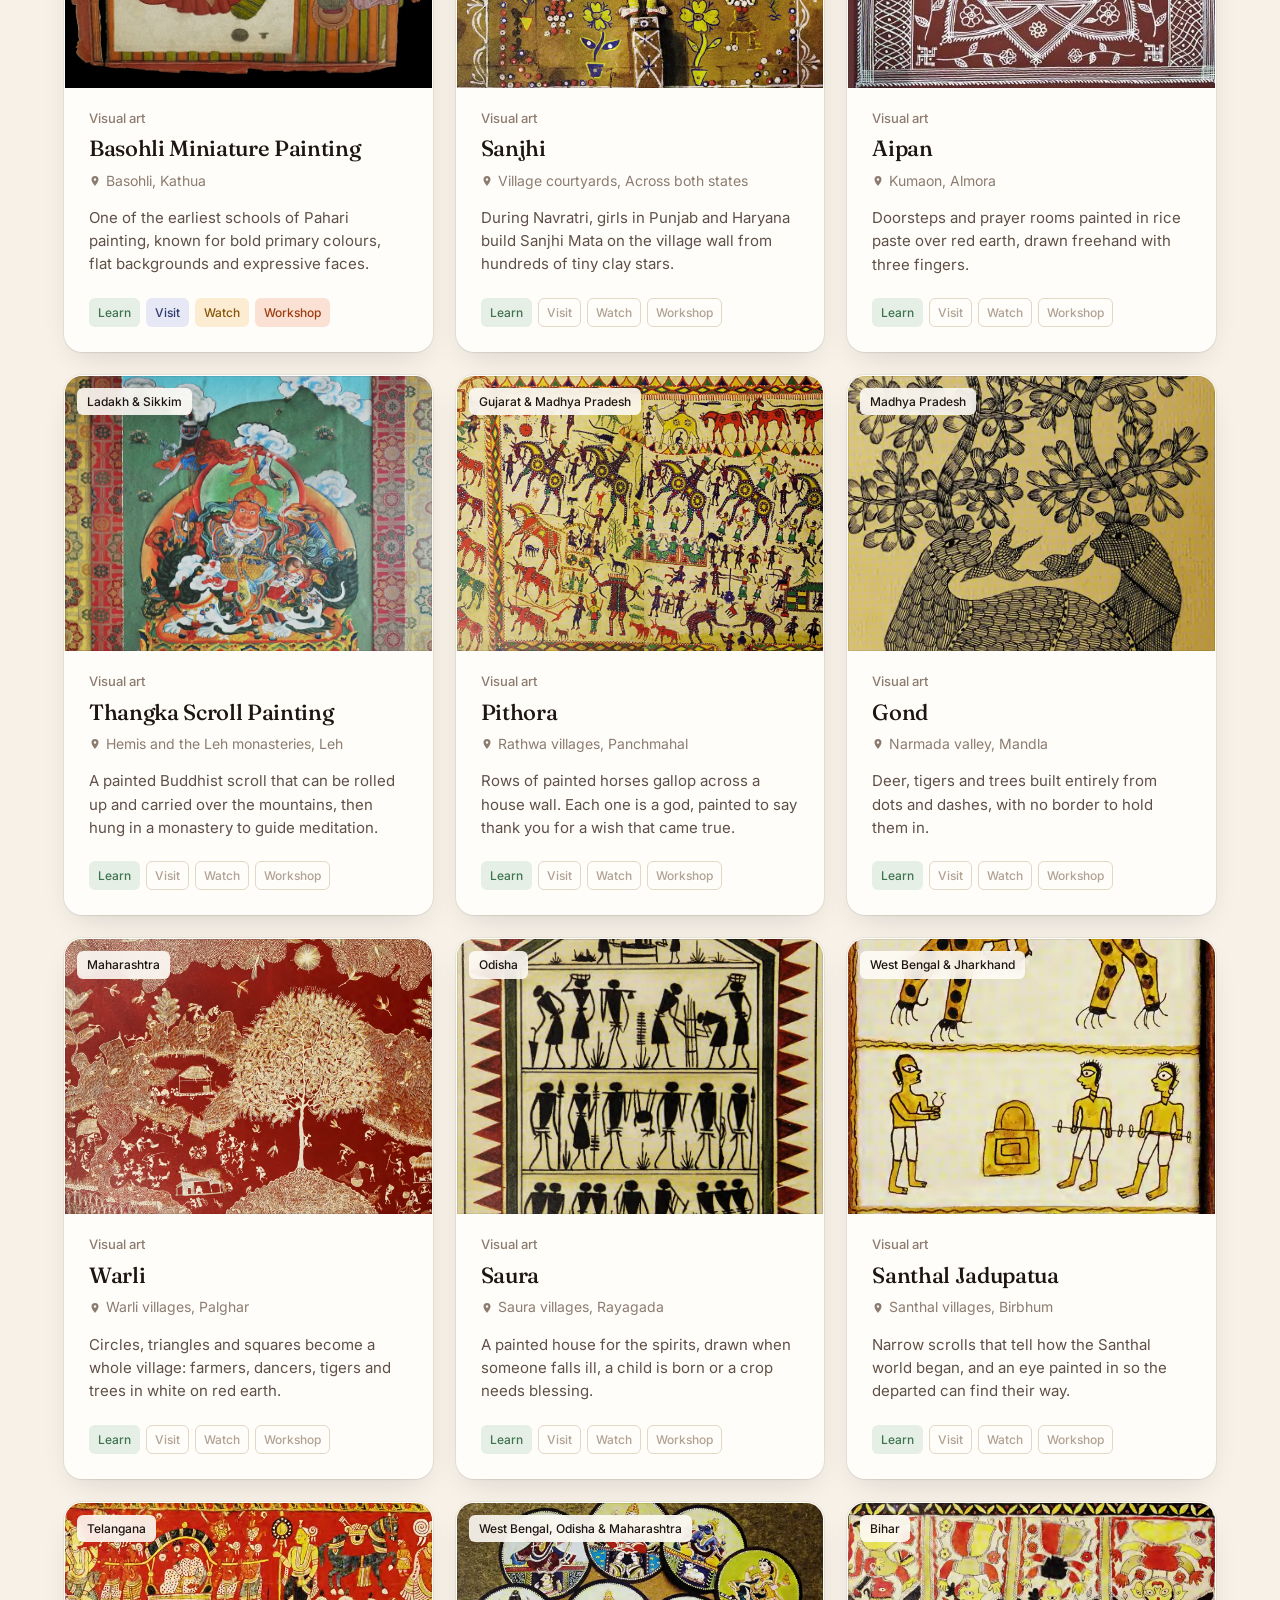
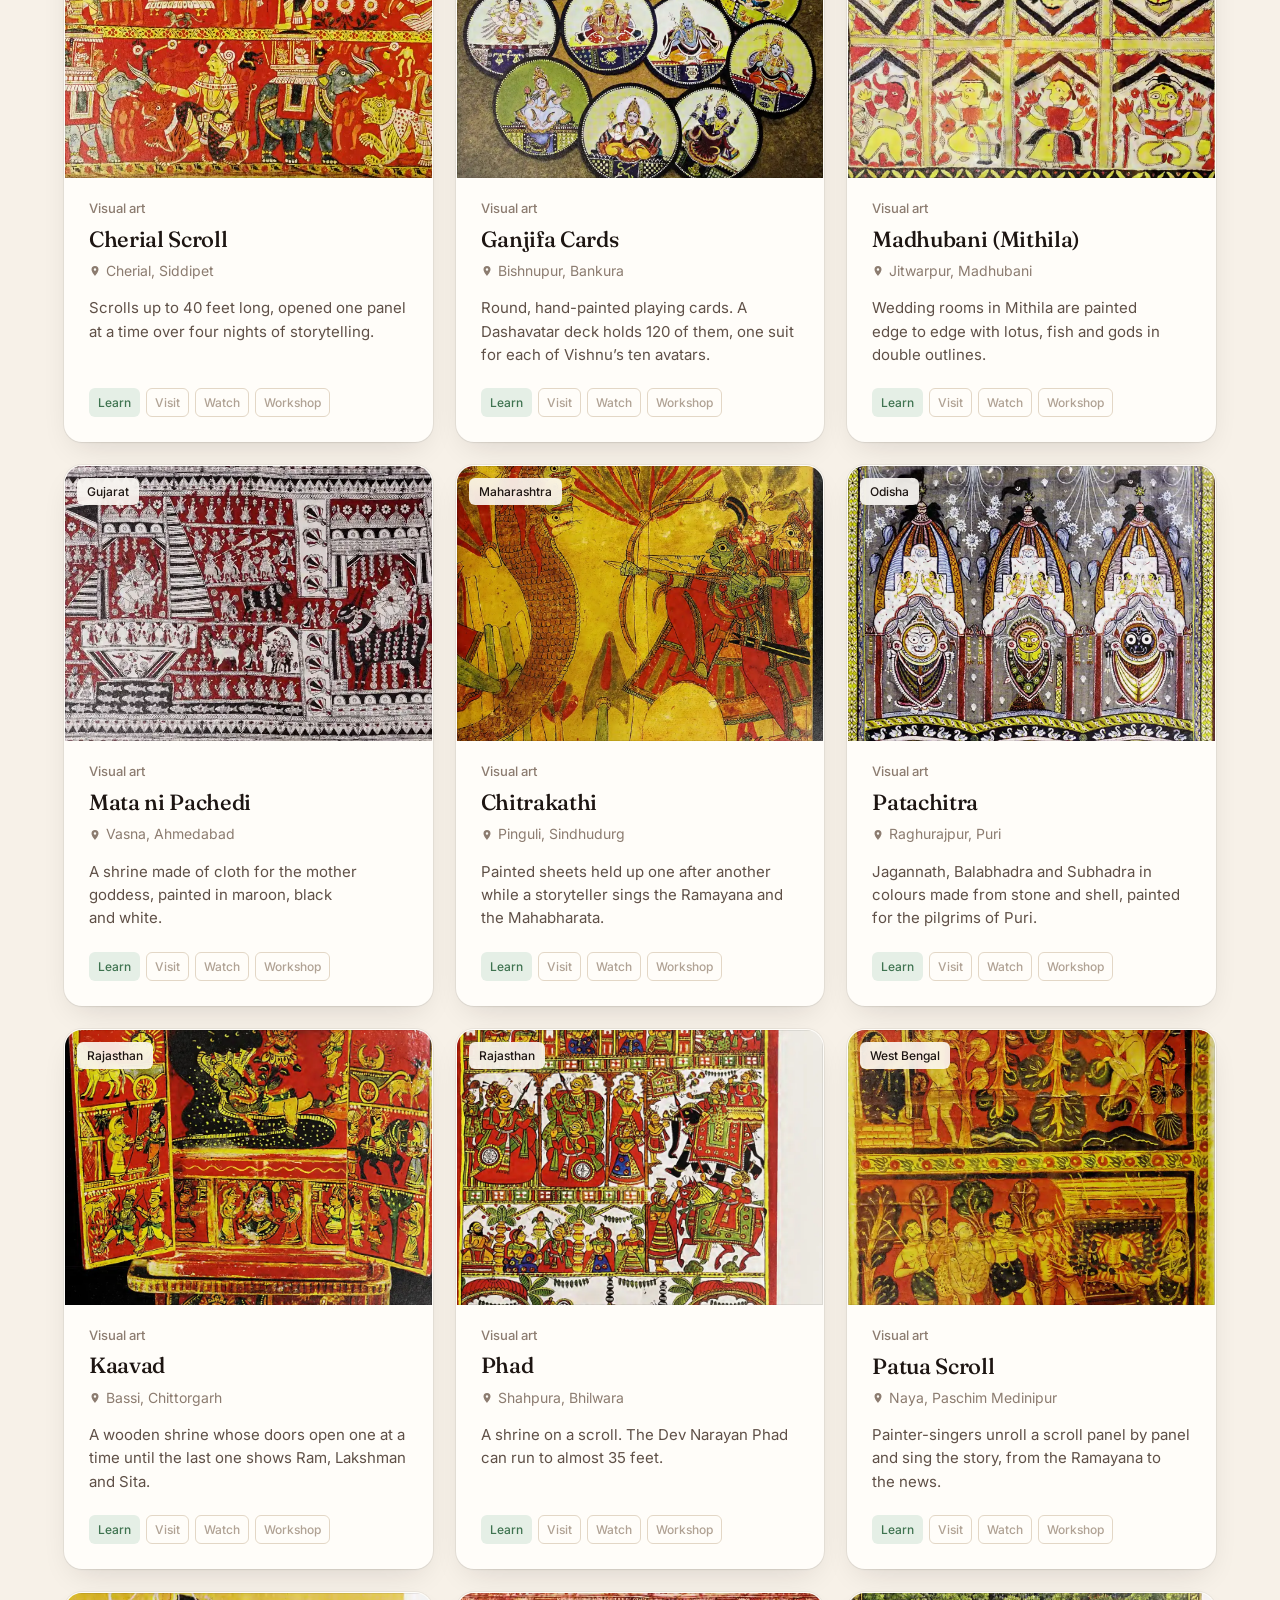
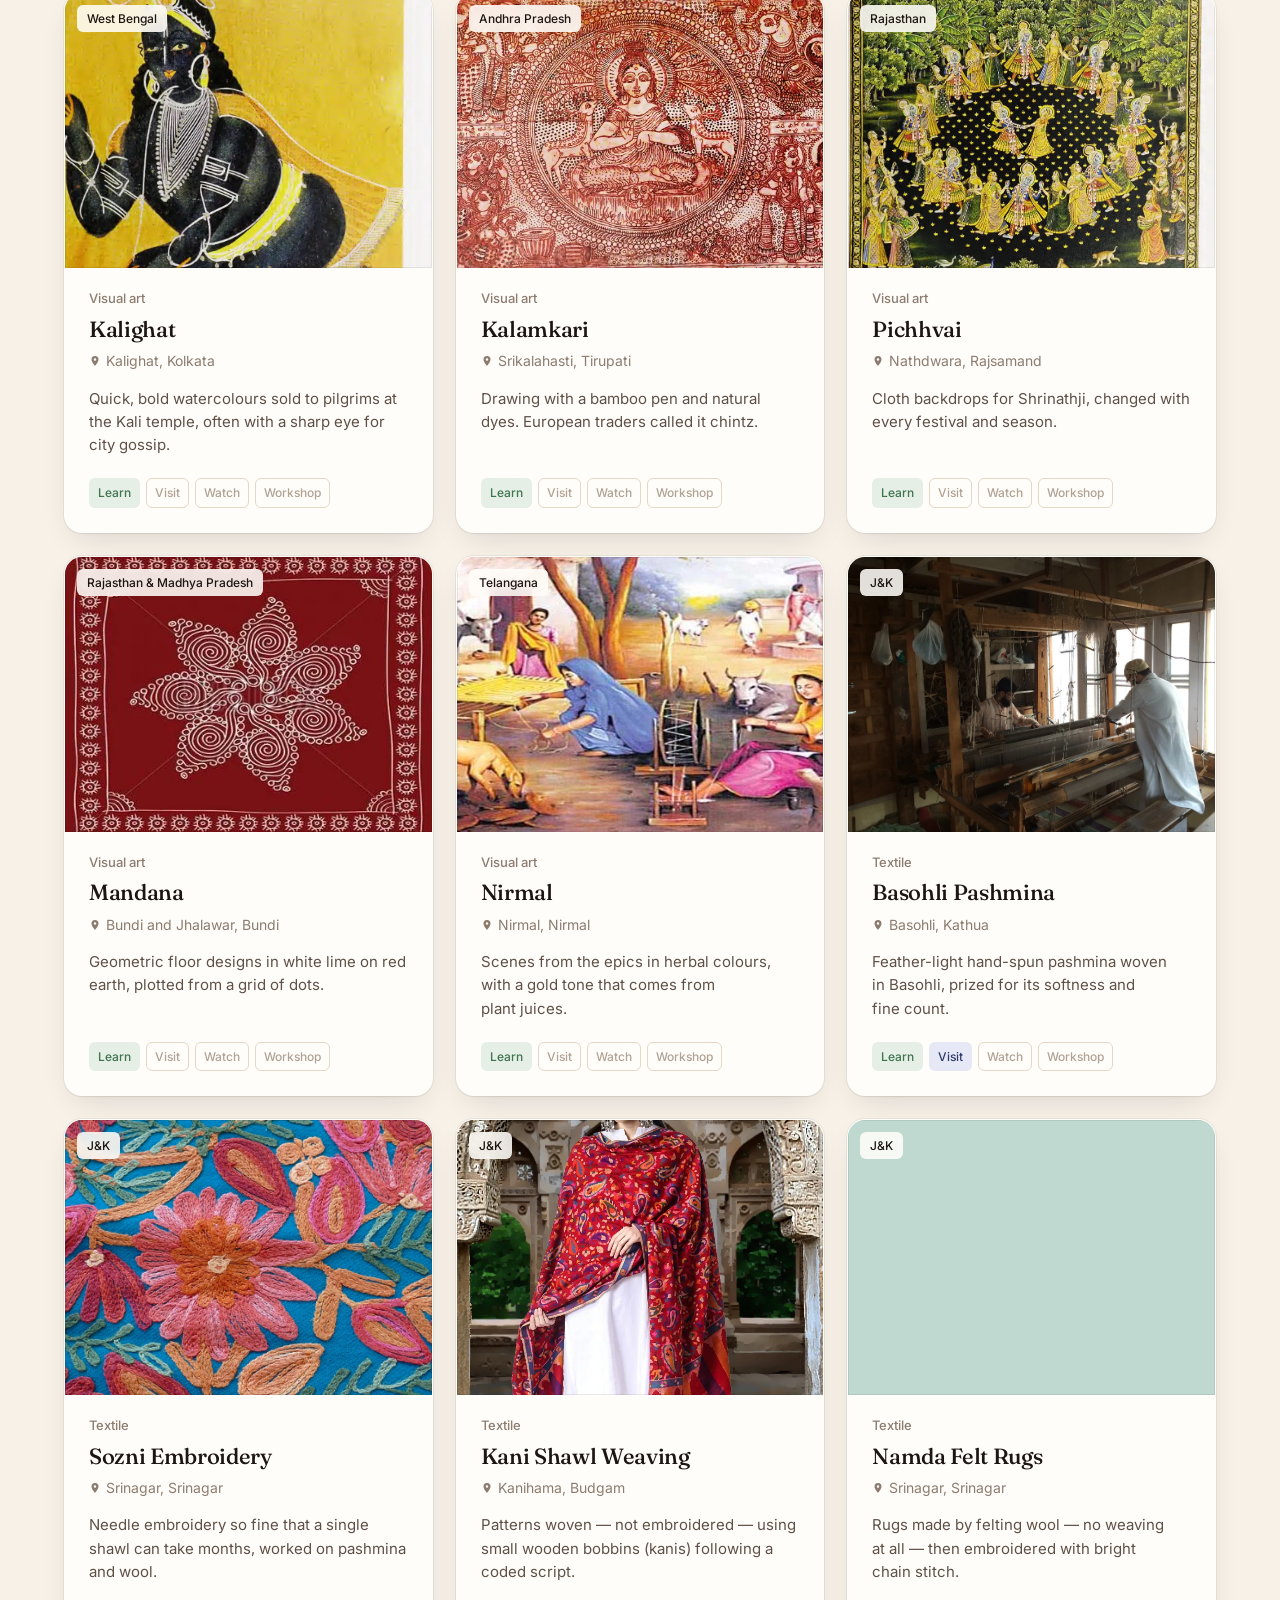
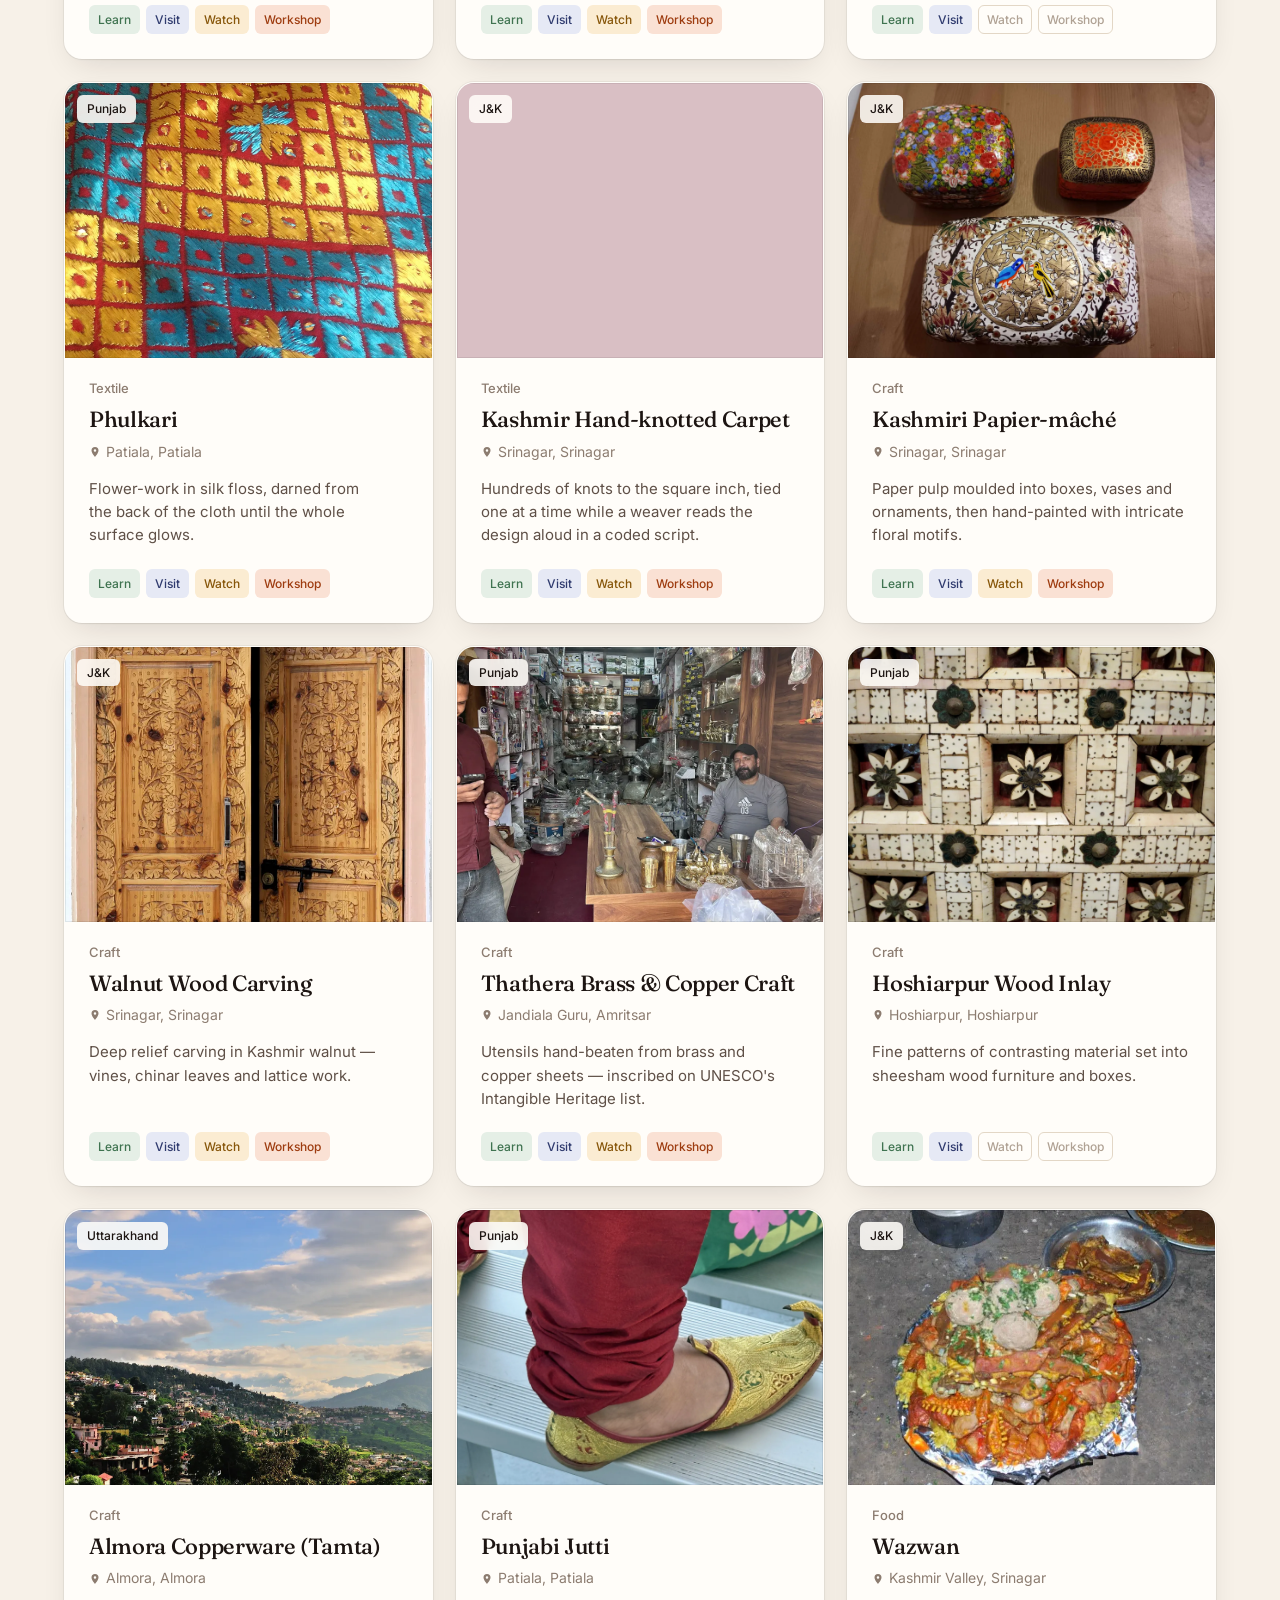
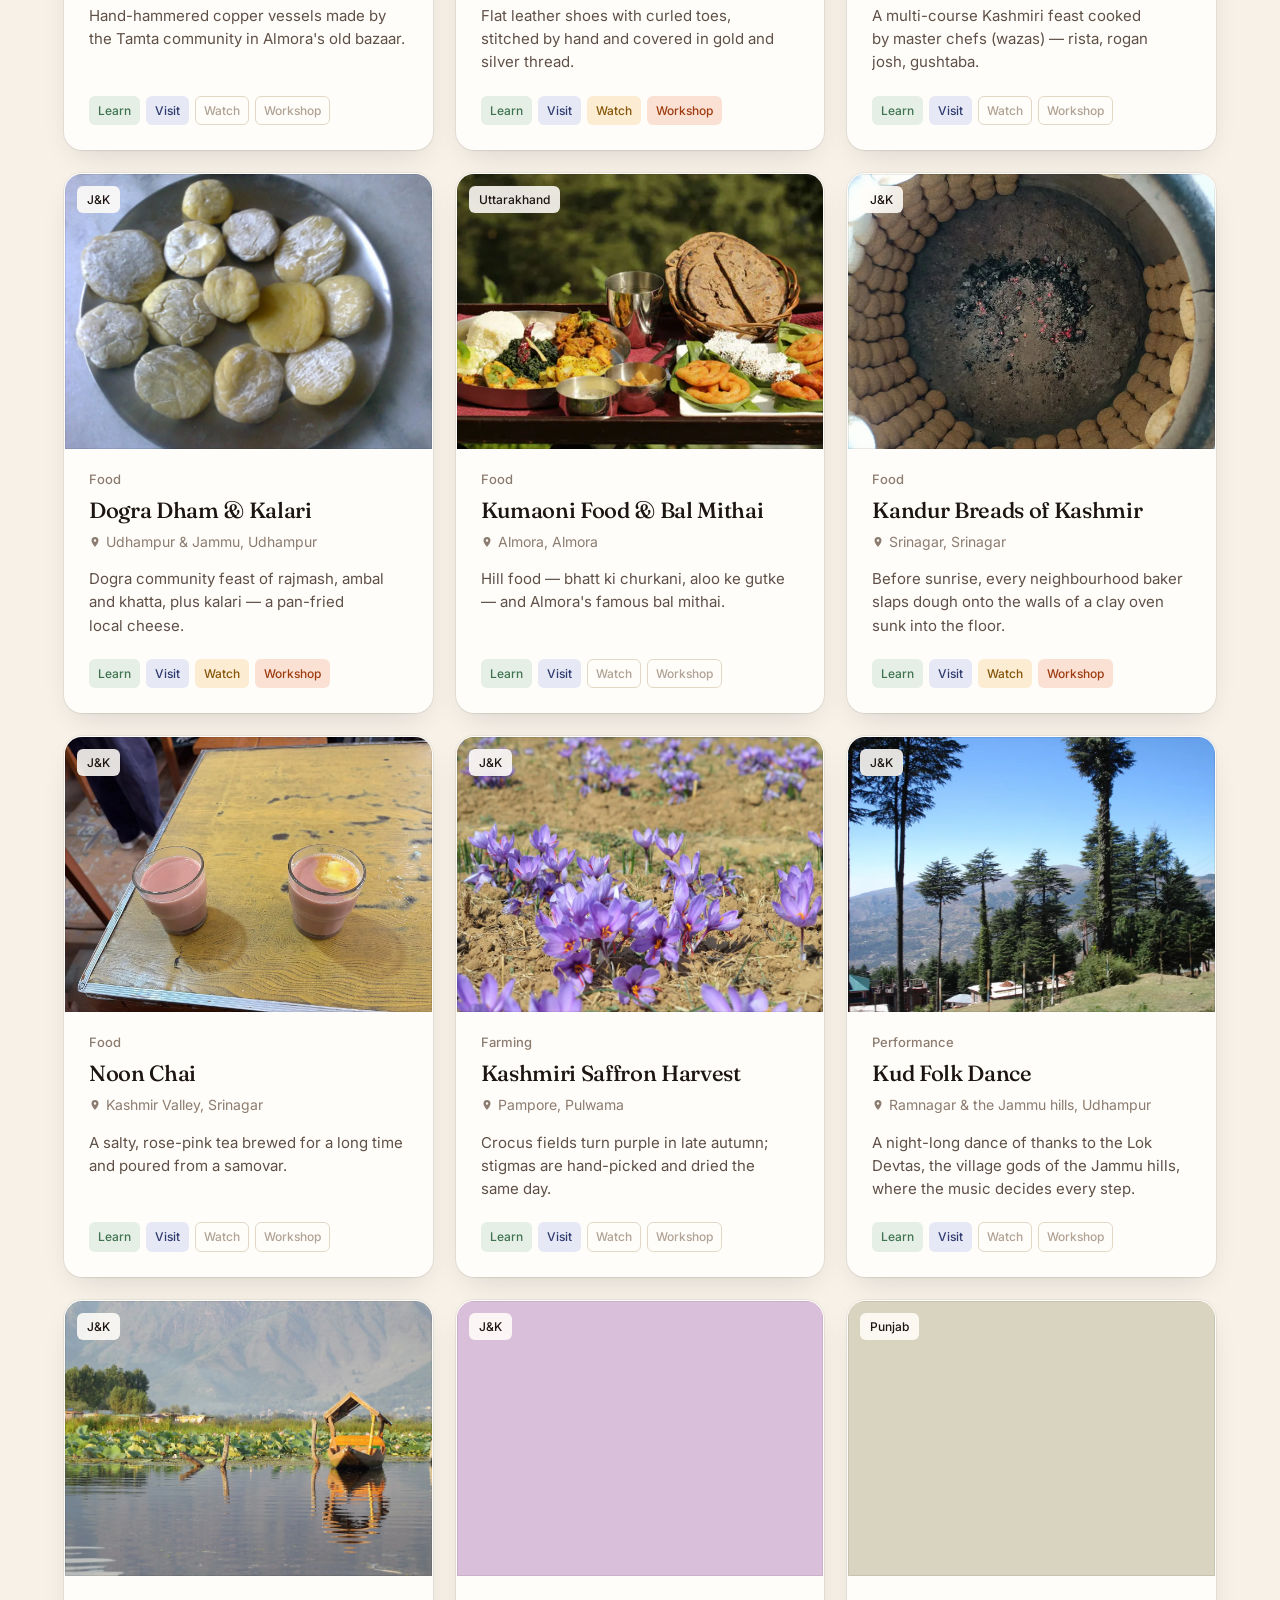
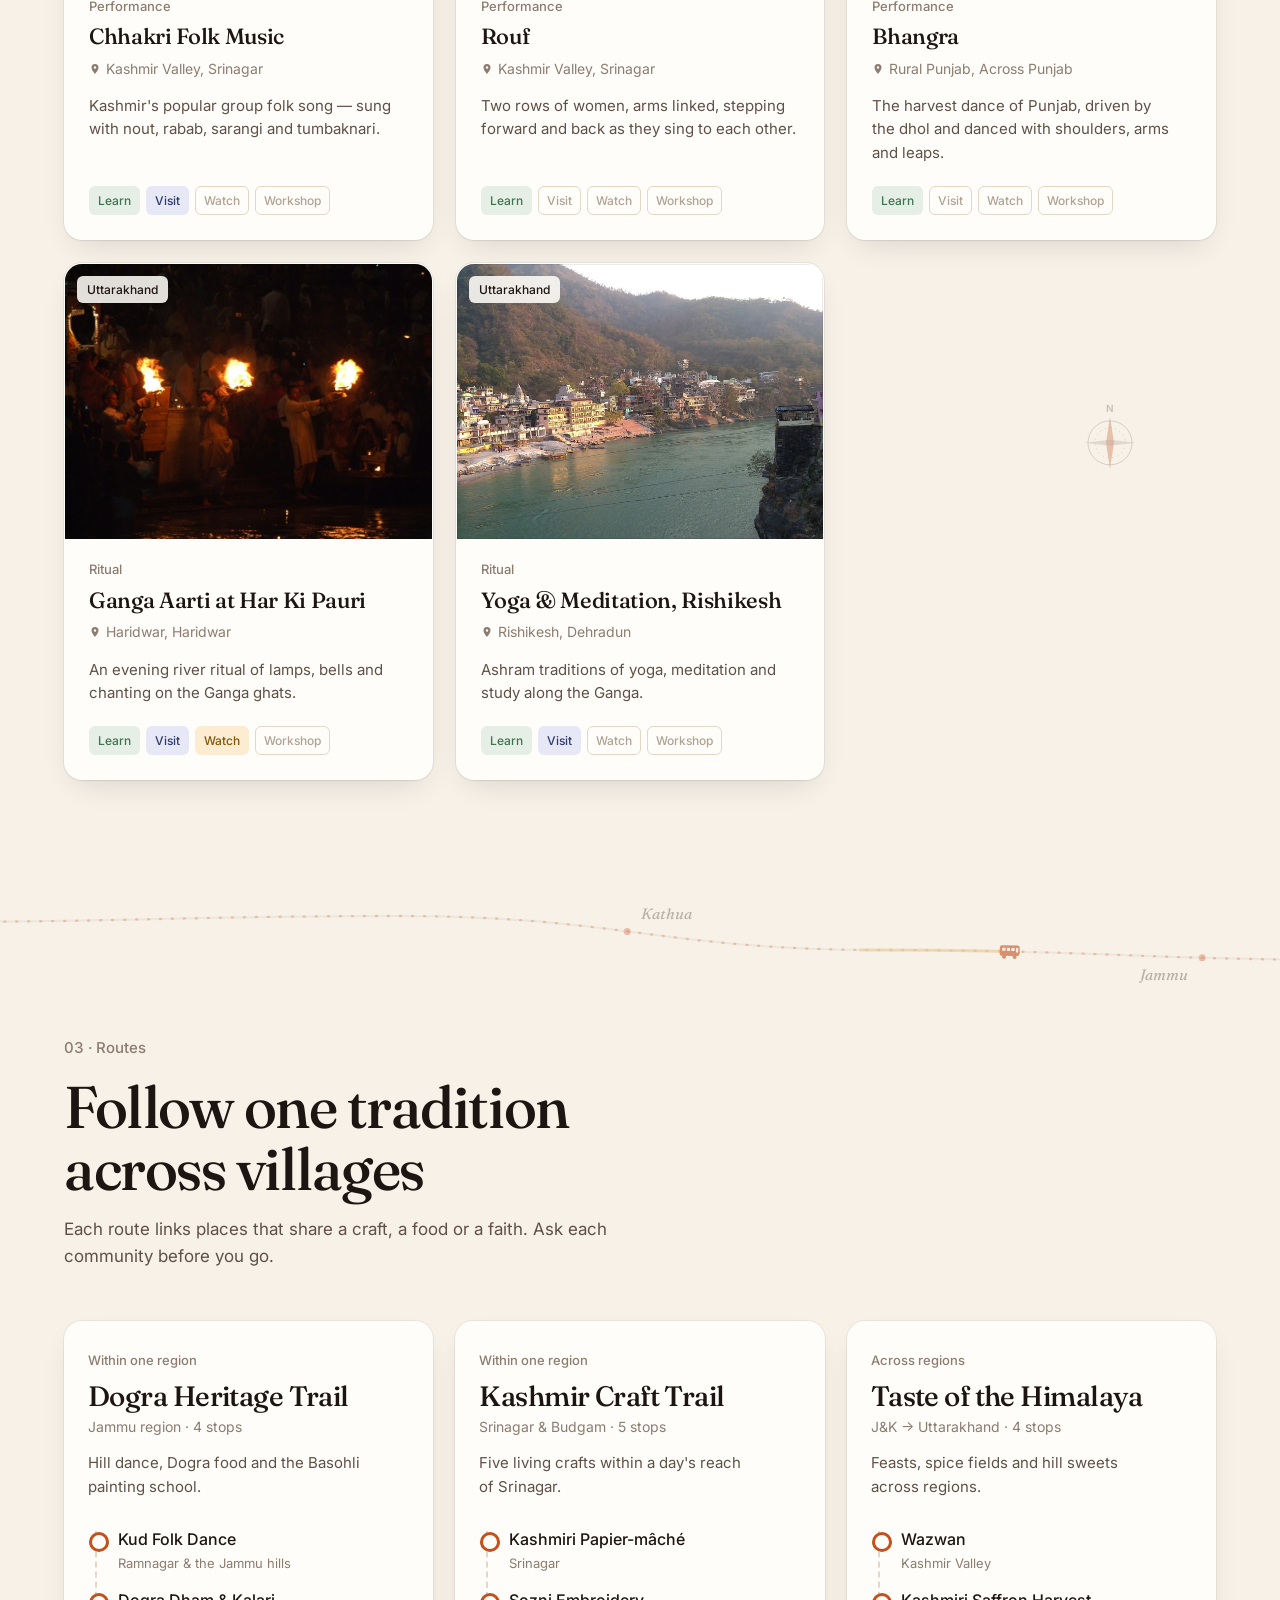
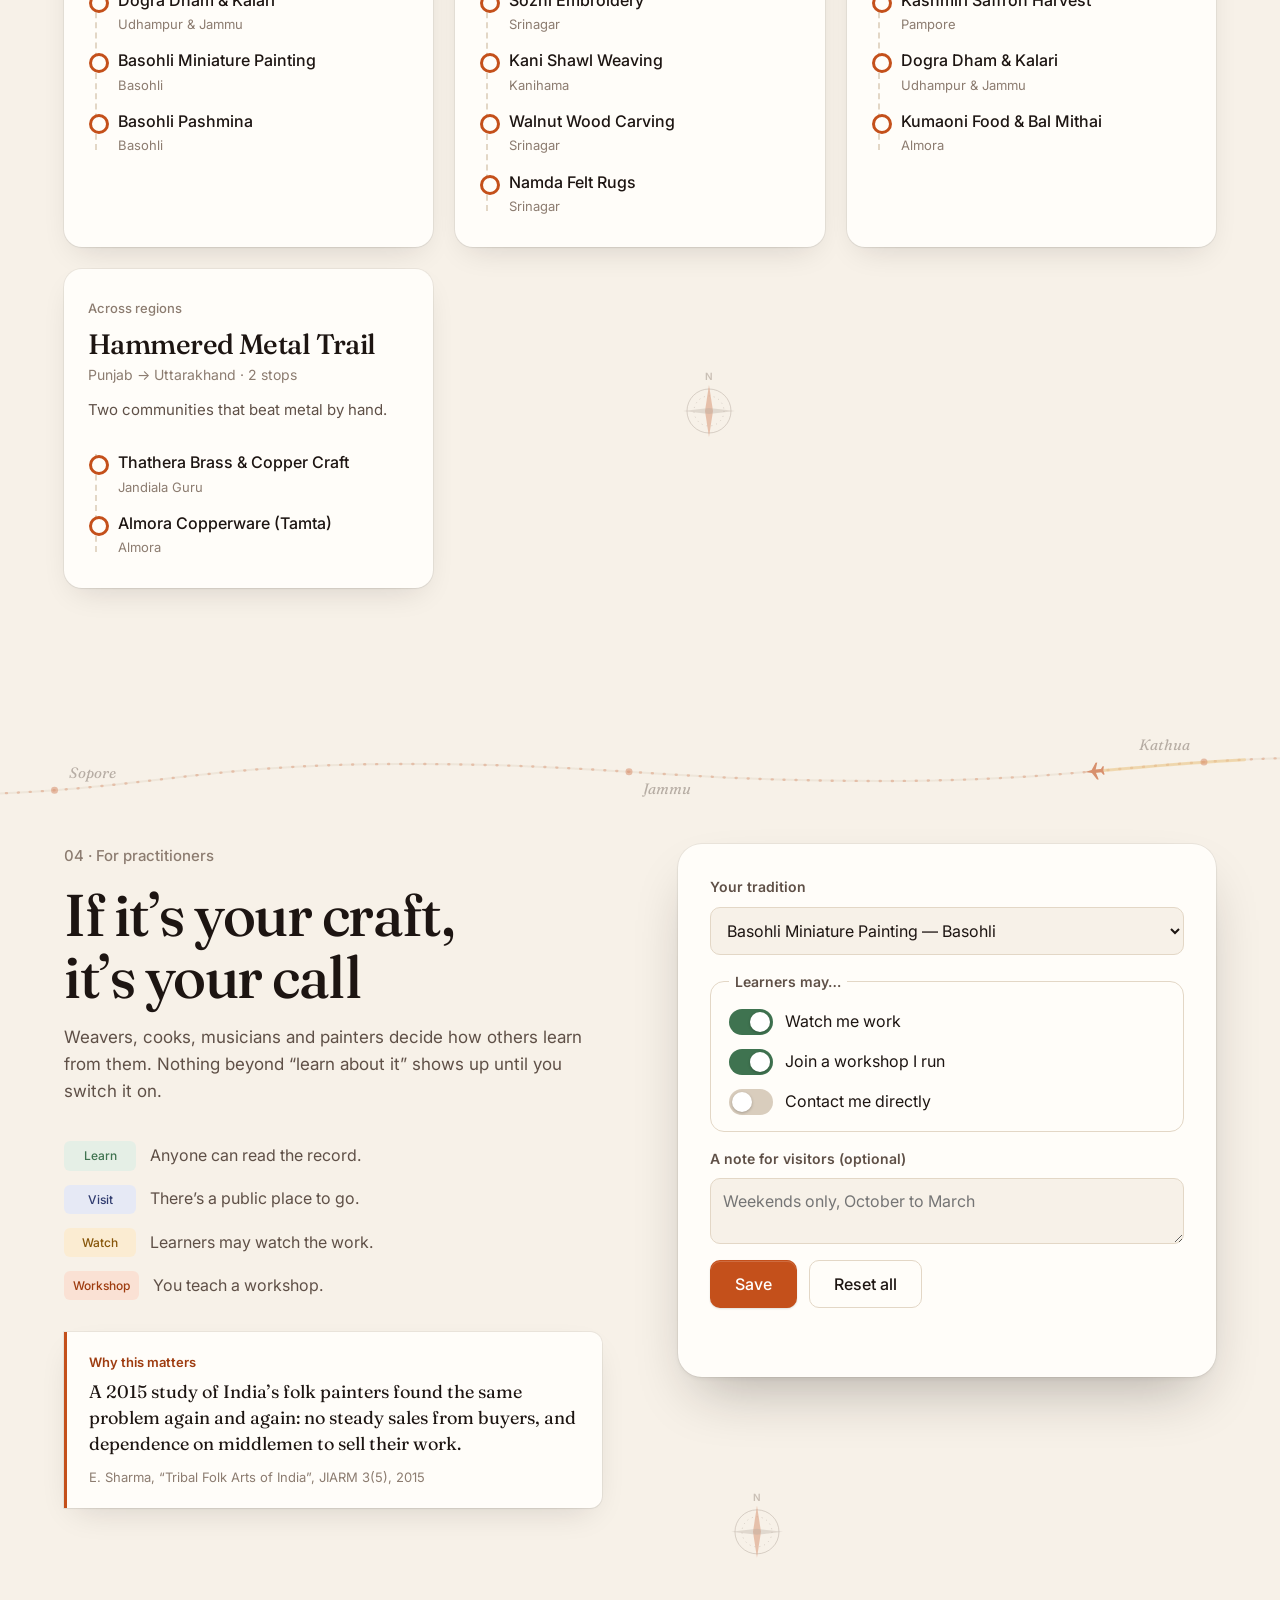
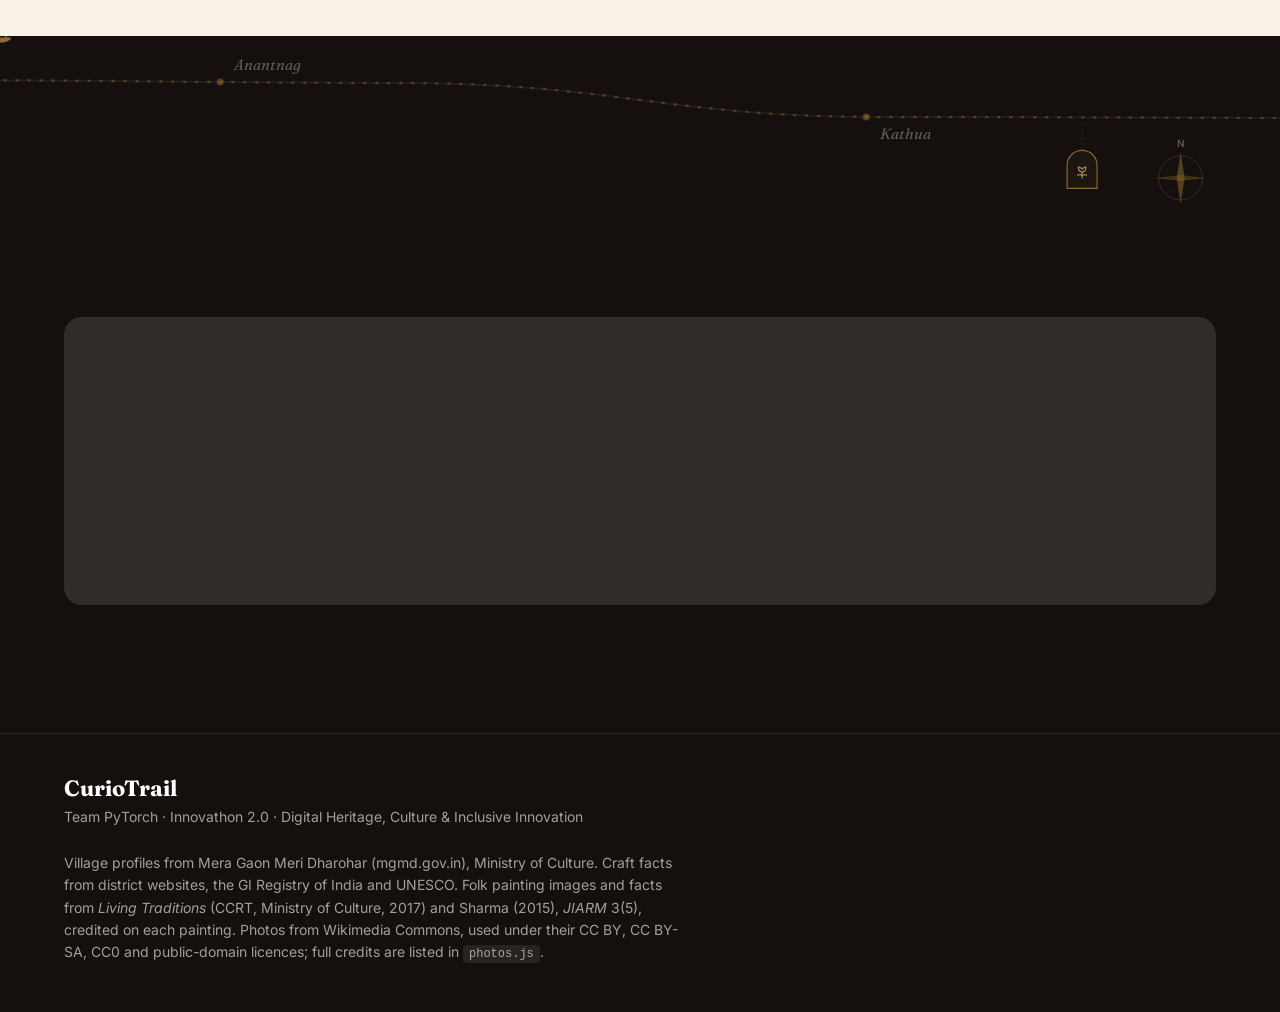
==== commit 1a07e3bc: "Add Thangka scroll painting card - New Thangka record (Ladakh & Sikkim) with story, method and colou" ====
--- a/index.html
+++ b/index.html
@@ -10,7 +10,7 @@
   <link rel="preconnect" href="https://fonts.gstatic.com" crossorigin>
   <link href="https://fonts.googleapis.com/css2?family=Fraunces:ital,opsz,wght@0,9..144,400;0,9..144,600;0,9..144,700;1,9..144,400;1,9..144,600&family=Inter:wght@400;500;600;700&family=Noto+Serif+Devanagari:wght@400;600&family=Noto+Sans+Devanagari:wght@400;500;600&display=swap" rel="stylesheet">
   <link rel="preload" as="image" href="assets/img/papier-mache.webp">
-  <link rel="stylesheet" href="styles.css?v=31">
+  <link rel="stylesheet" href="styles.css?v=32">
 </head>
 <body>
   <header class="nav" id="nav">
@@ -44,7 +44,7 @@
         <p class="hero-body reveal-hero" data-i18n="heroBody">CurioTrail starts from what you already enjoy and leads you to the communities who keep a tradition alive — how the work is done, what it means to the village, and how to learn it from them, on their terms.</p>
         <div class="hero-actions reveal-hero">
           <a class="btn btn-primary" href="#match"><span data-i18n="ctaMatch">Find what fits me</span><svg viewBox="0 0 20 20" aria-hidden="true"><path d="M4 10h11m-4-4 4 4-4 4"/></svg></a>
-          <a class="btn btn-glass" href="#explore" data-i18n="ctaExplore">See all 46 traditions</a>
+          <a class="btn btn-glass" href="#explore" data-i18n="ctaExplore">See all 47 traditions</a>
         </div>
       </div>
 
@@ -86,7 +86,7 @@
         <blockquote data-reveal>A tradition existing doesn’t mean you’re invited</blockquote>
         <p class="statement-body" data-reveal>A craft is not a sightseeing stop. Nothing beyond reading shows up until the people who practise it say yes, and when they teach, you contact them directly.</p>
         <div class="stats" data-reveal>
-          <div><strong data-count="46" id="statRecords">0</strong><span>traditions documented</span></div>
+          <div><strong data-count="47" id="statRecords">0</strong><span>traditions documented</span></div>
           <div><strong data-count="16" id="statJK">0</strong><span>from Jammu &amp; Kashmir</span></div>
           <div><strong data-count="4" id="statTrails">0</strong><span>cultural routes</span></div>
           <div><strong data-count="0" id="statFake">0</strong><span>made-up experiences</span></div>
@@ -211,10 +211,10 @@
     <div id="bookBody"></div>
   </dialog>
 
-  <script src="data.js?v=31"></script>
-  <script src="paintings.js?v=31"></script>
-  <script src="photos.js?v=31"></script>
-  <script src="app.js?v=31"></script>
-  <script type="module" src="leaves.js?v=31"></script>
+  <script src="data.js?v=32"></script>
+  <script src="paintings.js?v=32"></script>
+  <script src="photos.js?v=32"></script>
+  <script src="app.js?v=32"></script>
+  <script type="module" src="leaves.js?v=32"></script>
 </body>
 </html>
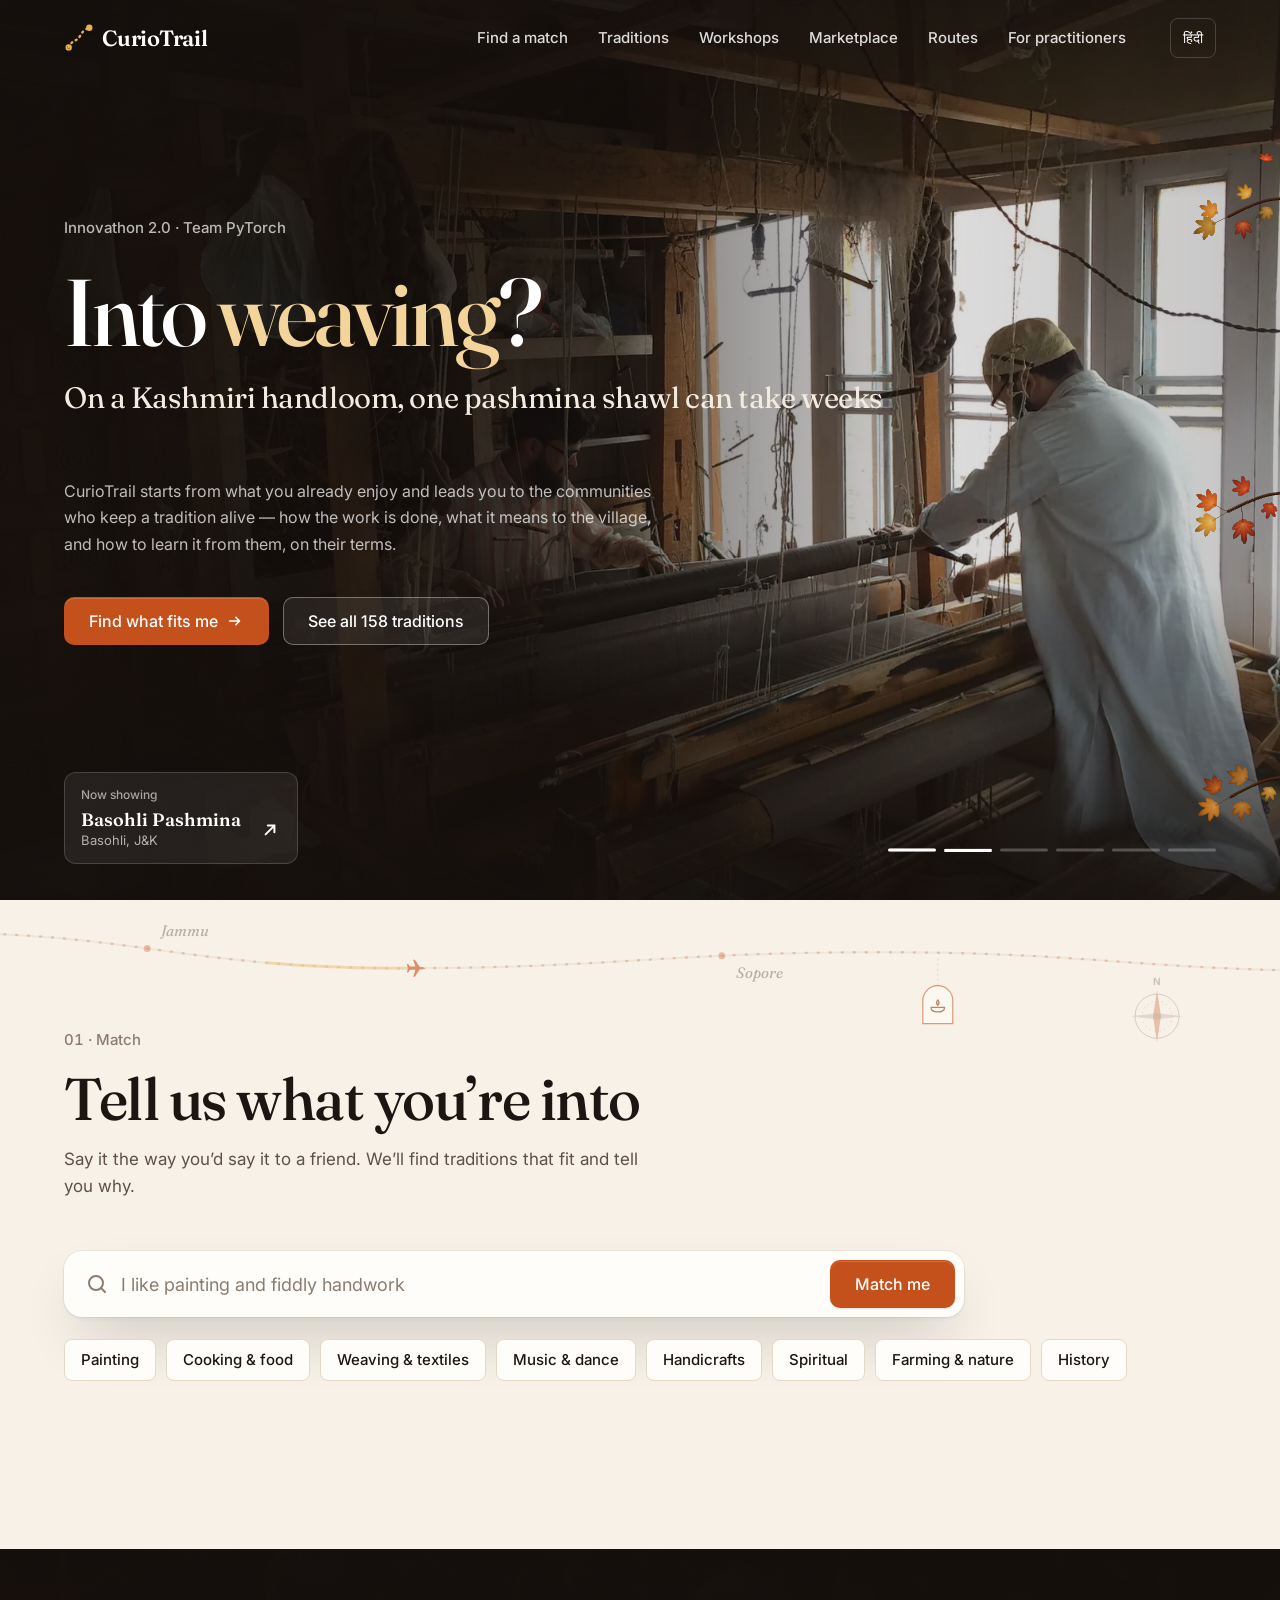
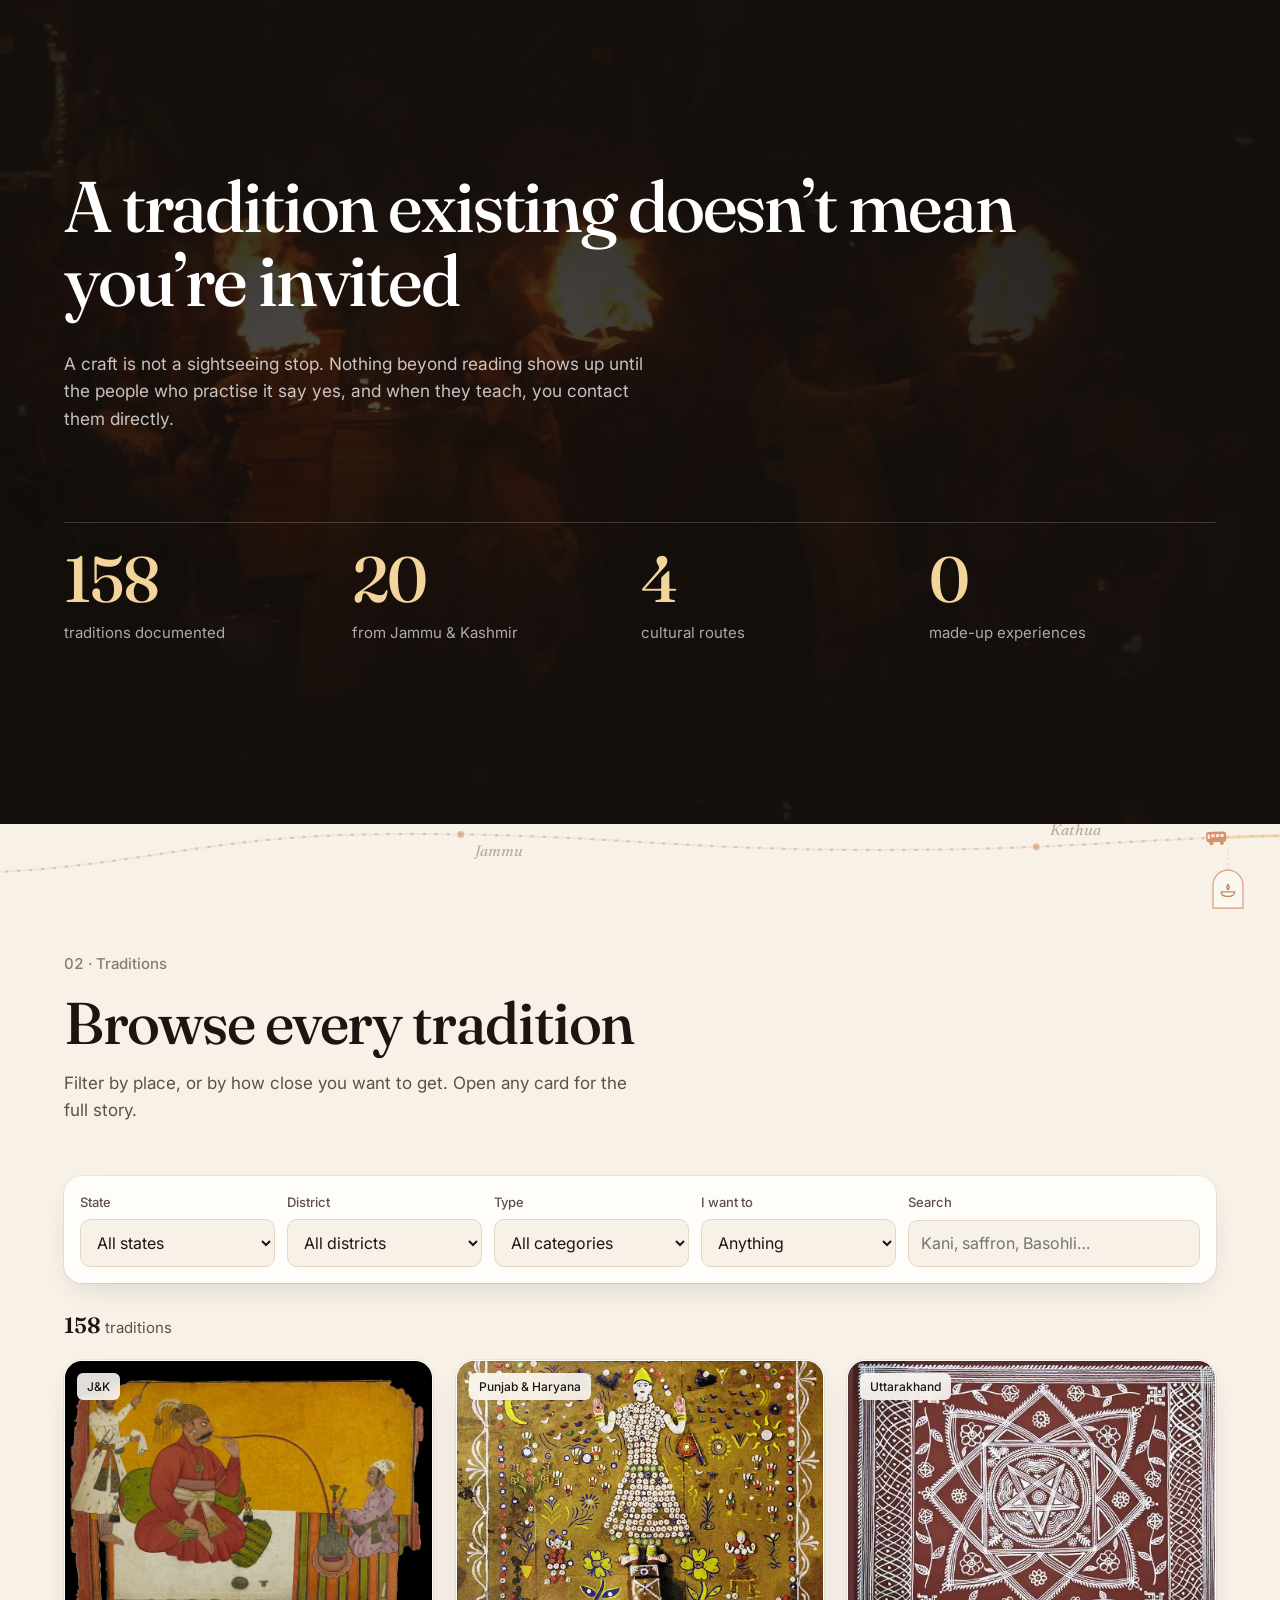
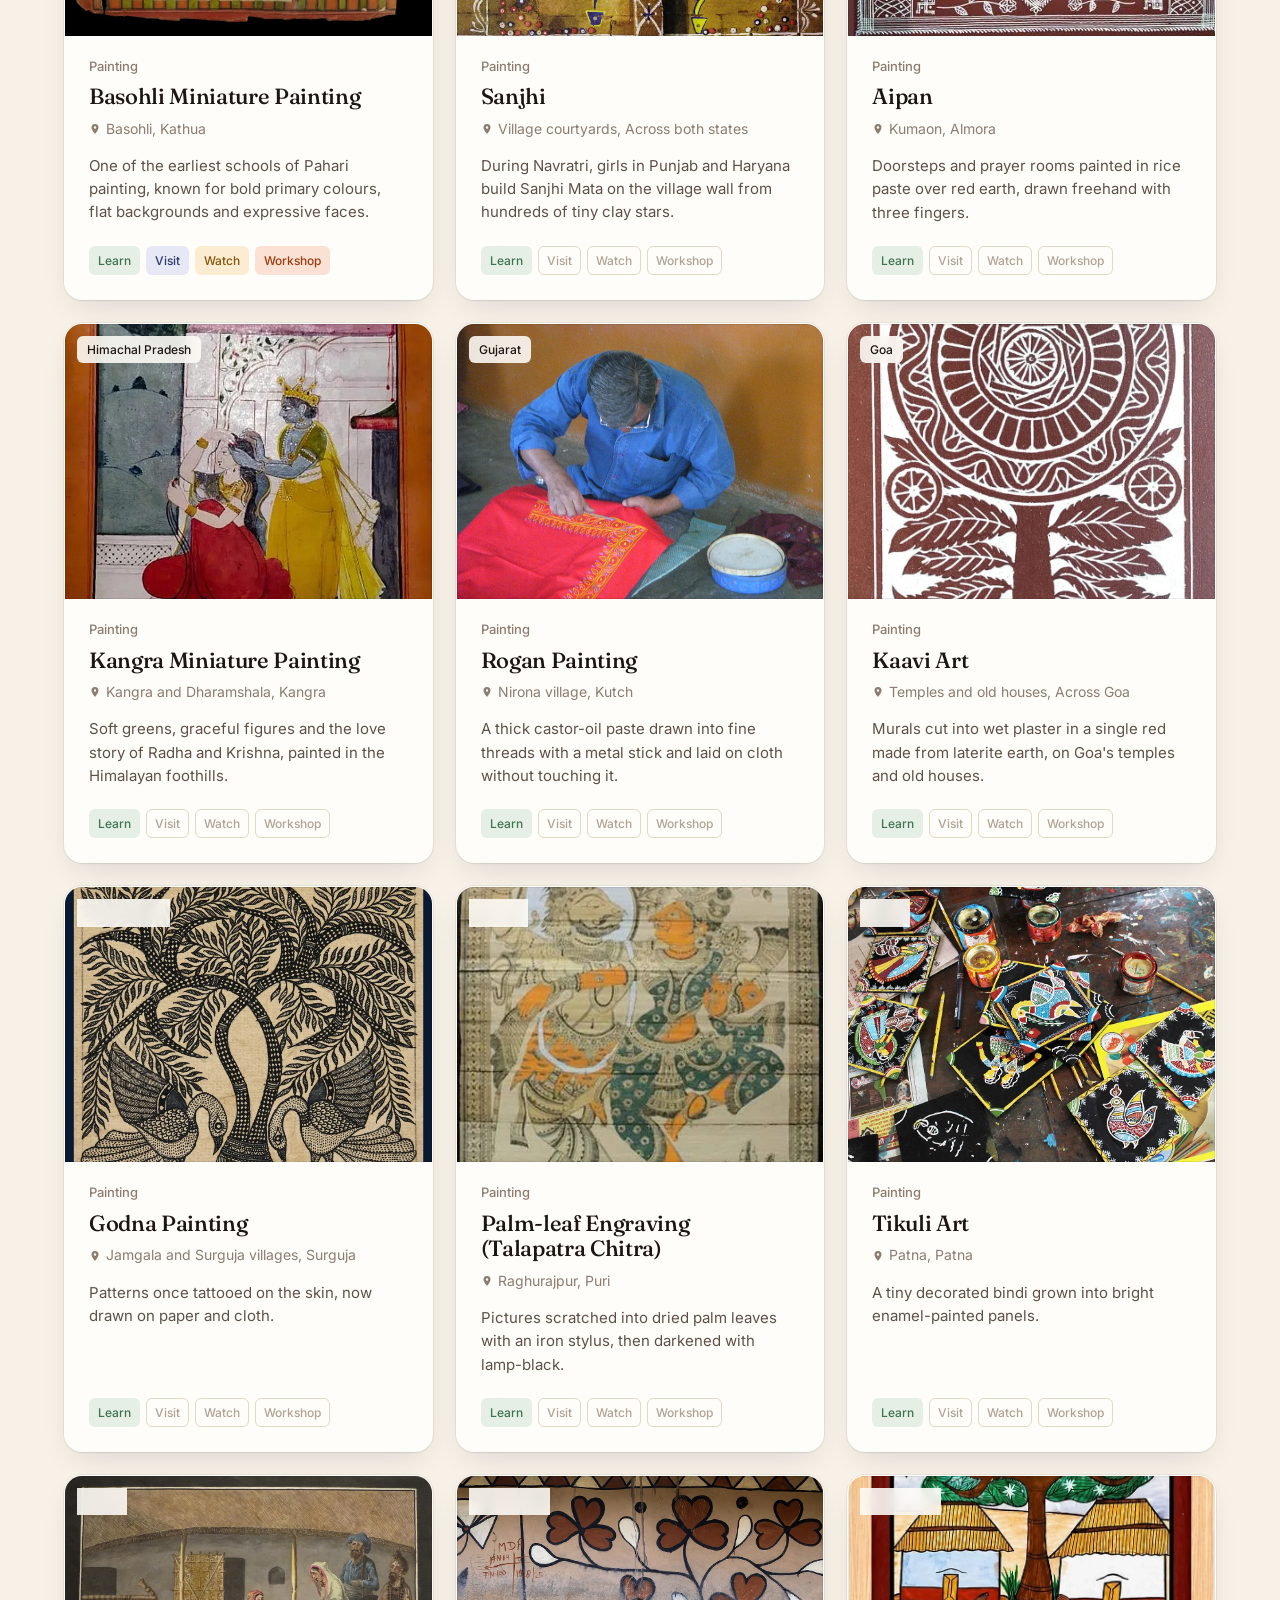
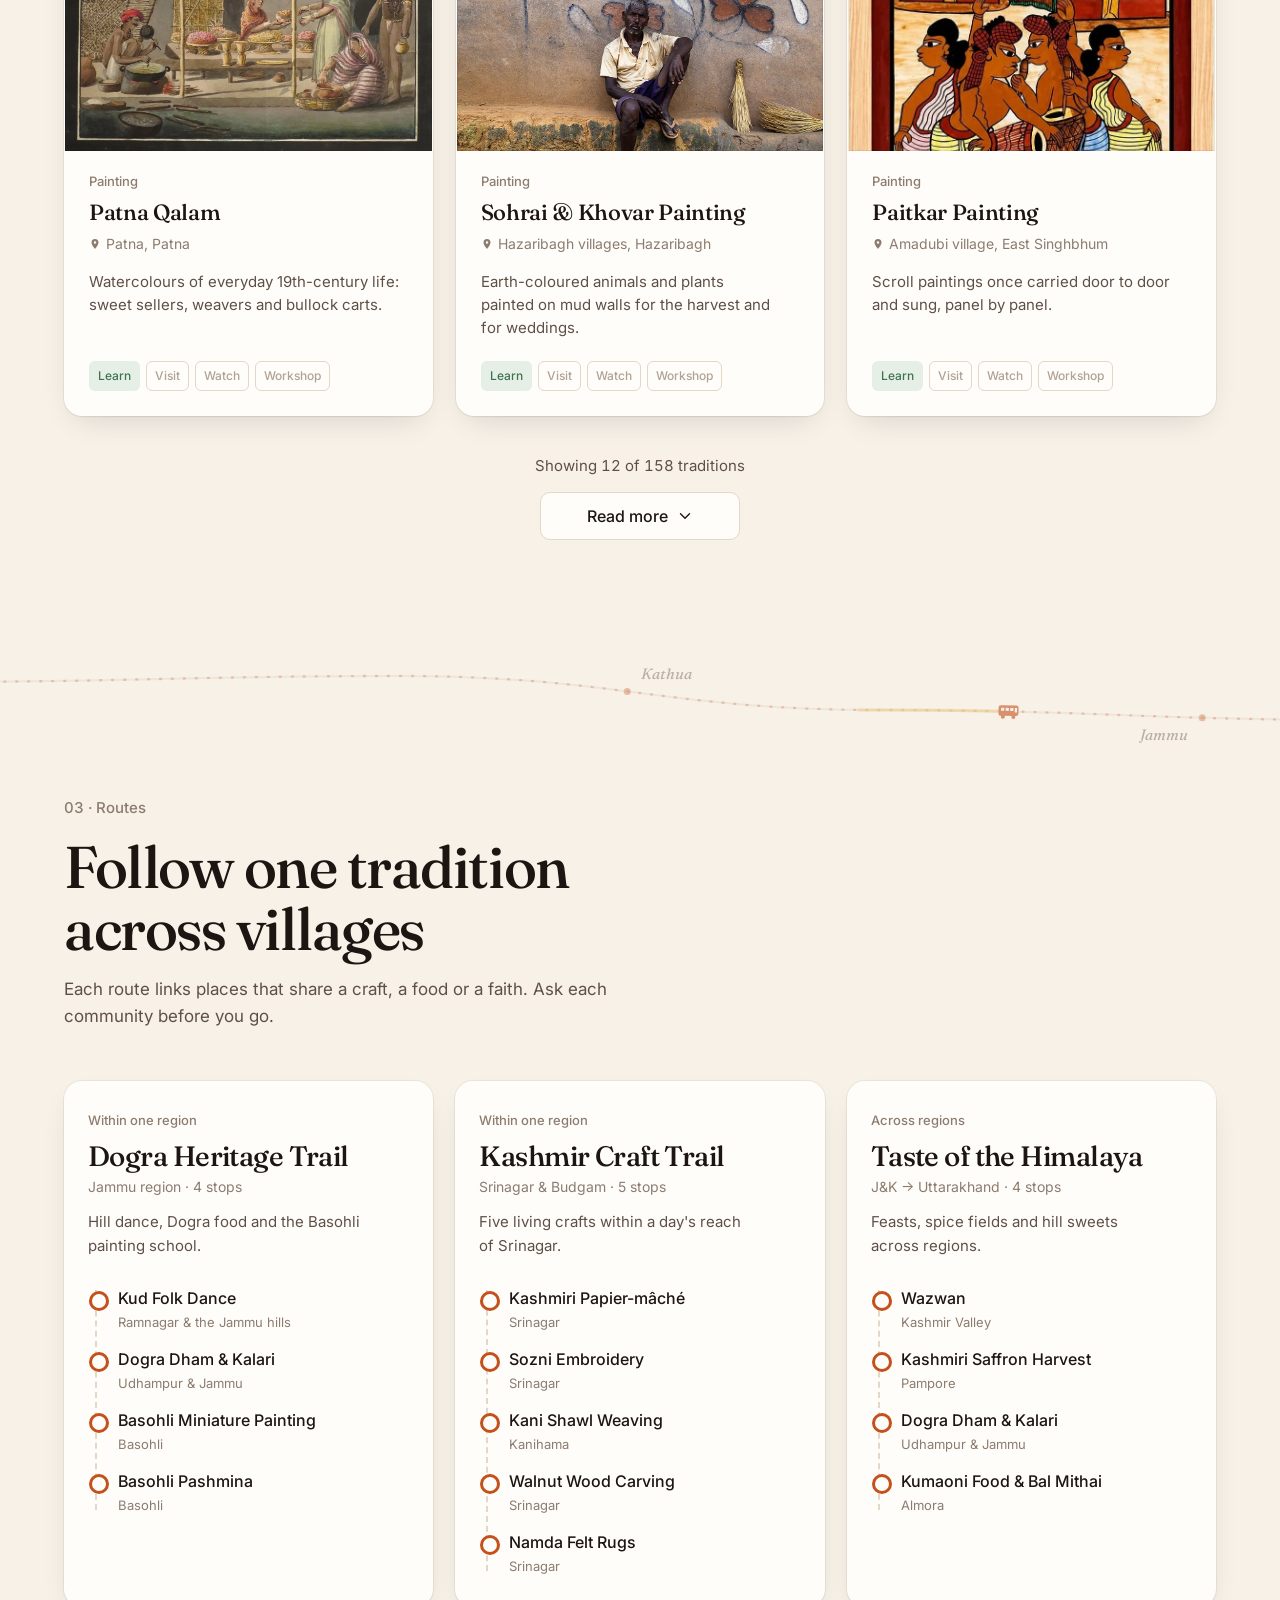
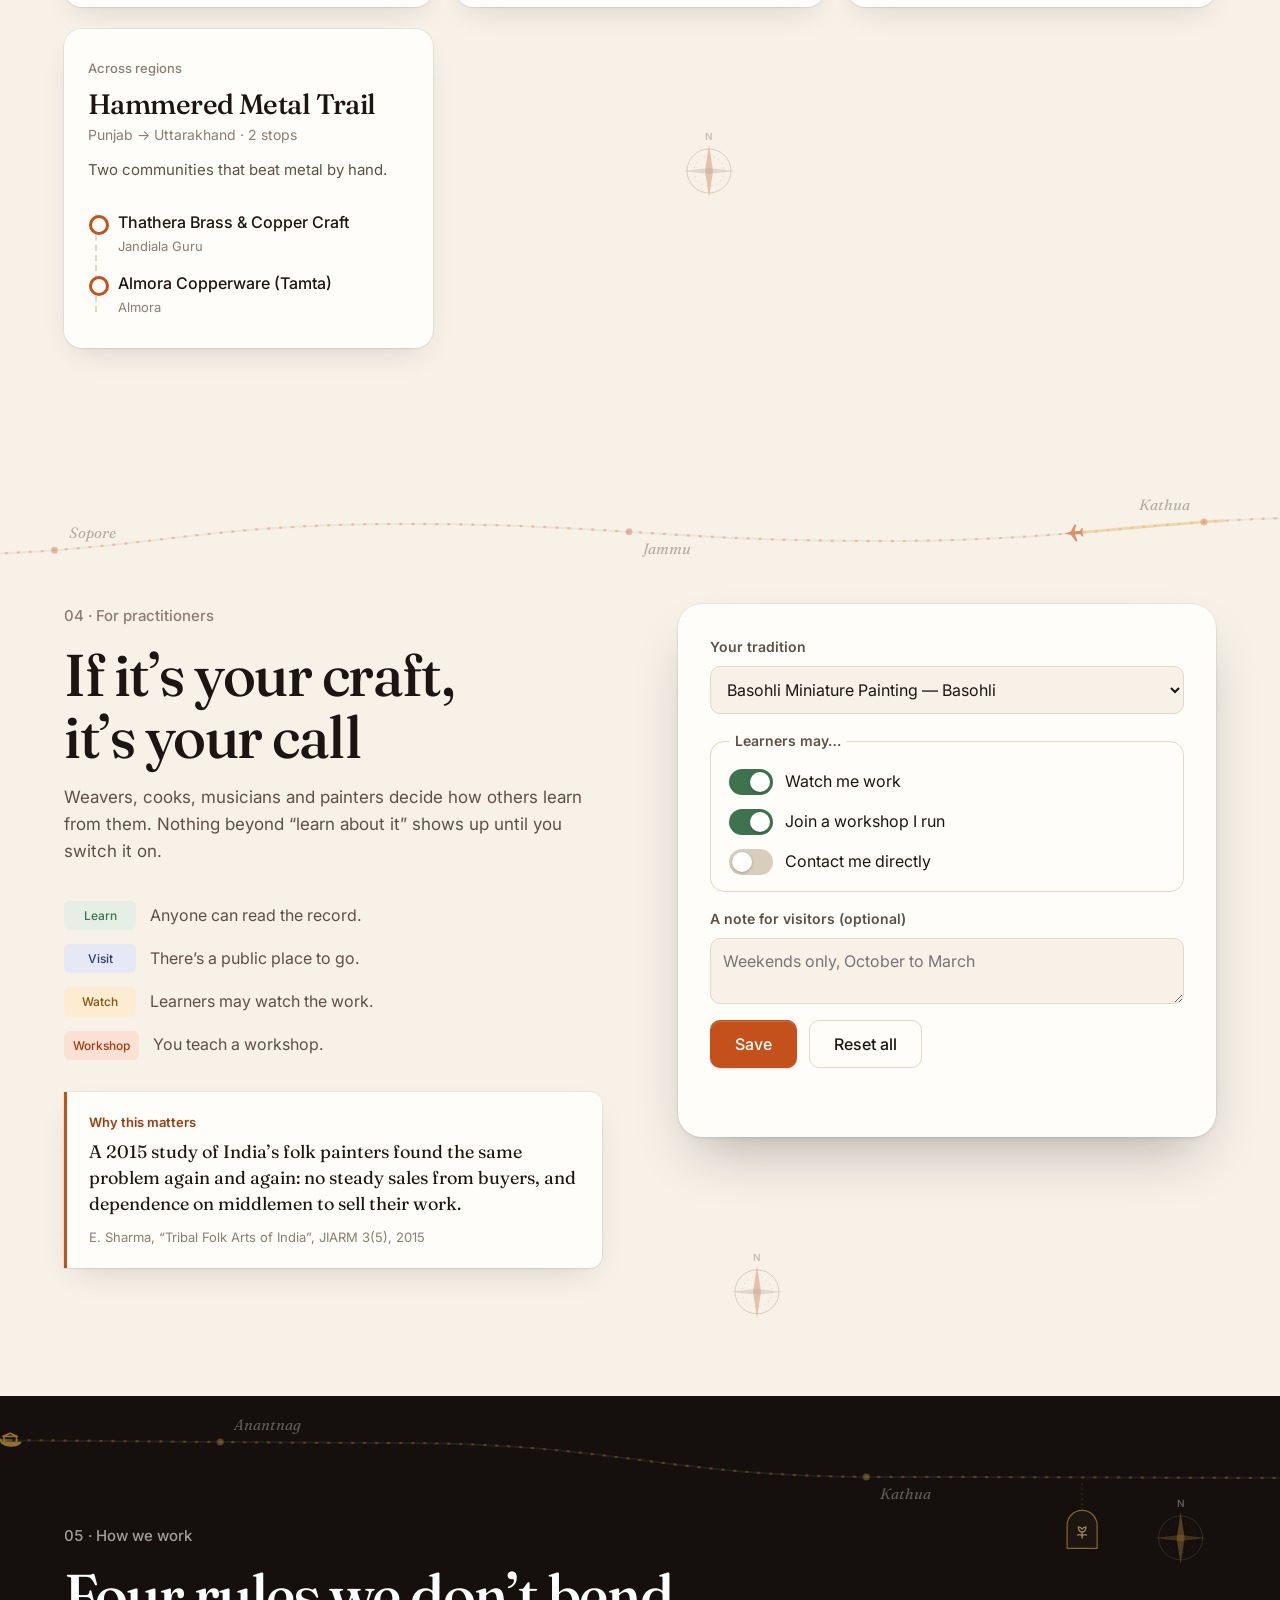
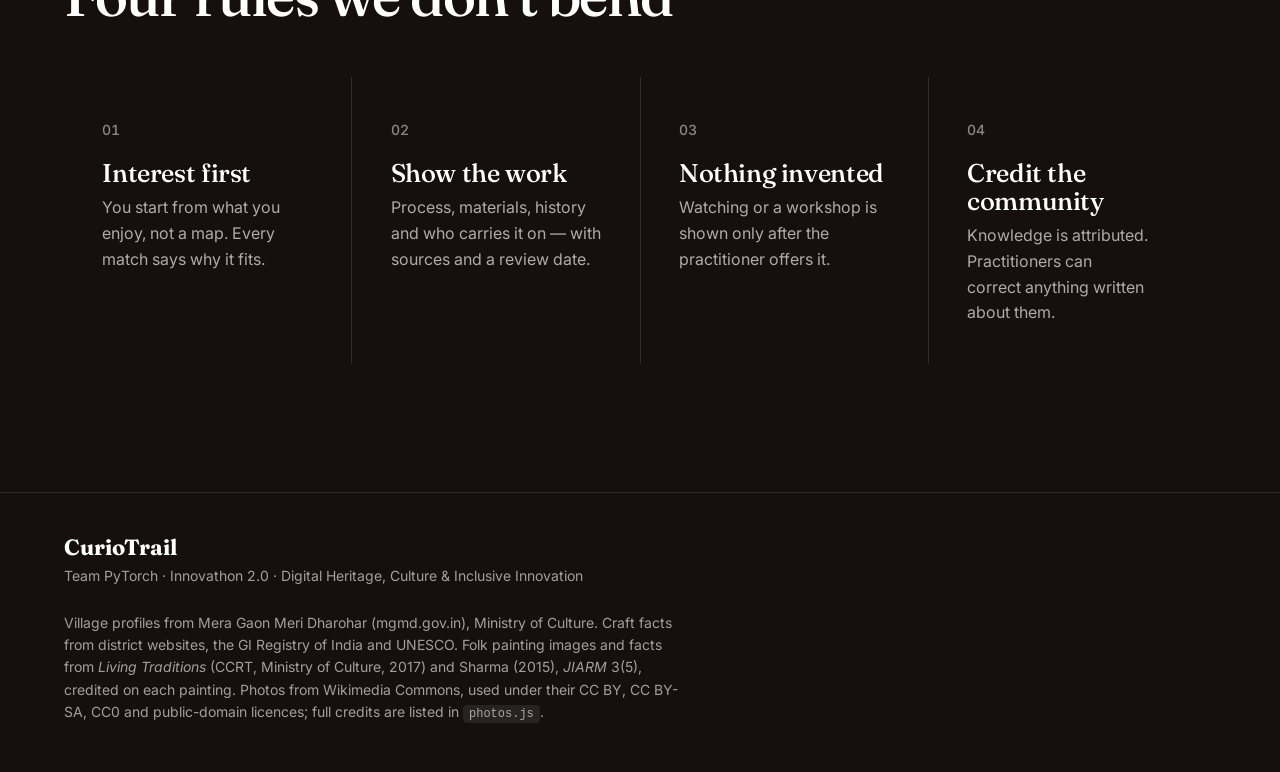
==== commit 847a1047: "Add 111 traditions from every region, 8 categories and Read more - 111 new tradition cards across No" ====
--- a/index.html
+++ b/index.html
@@ -10,7 +10,7 @@
   <link rel="preconnect" href="https://fonts.gstatic.com" crossorigin>
   <link href="https://fonts.googleapis.com/css2?family=Fraunces:ital,opsz,wght@0,9..144,400;0,9..144,600;0,9..144,700;1,9..144,400;1,9..144,600&family=Inter:wght@400;500;600;700&family=Noto+Serif+Devanagari:wght@400;600&family=Noto+Sans+Devanagari:wght@400;500;600&display=swap" rel="stylesheet">
   <link rel="preload" as="image" href="assets/img/papier-mache.webp">
-  <link rel="stylesheet" href="styles.css?v=32">
+  <link rel="stylesheet" href="styles.css?v=40">
 </head>
 <body>
   <header class="nav" id="nav">
@@ -44,7 +44,7 @@
         <p class="hero-body reveal-hero" data-i18n="heroBody">CurioTrail starts from what you already enjoy and leads you to the communities who keep a tradition alive — how the work is done, what it means to the village, and how to learn it from them, on their terms.</p>
         <div class="hero-actions reveal-hero">
           <a class="btn btn-primary" href="#match"><span data-i18n="ctaMatch">Find what fits me</span><svg viewBox="0 0 20 20" aria-hidden="true"><path d="M4 10h11m-4-4 4 4-4 4"/></svg></a>
-          <a class="btn btn-glass" href="#explore" data-i18n="ctaExplore">See all 47 traditions</a>
+          <a class="btn btn-glass" href="#explore" data-i18n="ctaExplore">See all 158 traditions</a>
         </div>
       </div>
 
@@ -86,8 +86,8 @@
         <blockquote data-reveal>A tradition existing doesn’t mean you’re invited</blockquote>
         <p class="statement-body" data-reveal>A craft is not a sightseeing stop. Nothing beyond reading shows up until the people who practise it say yes, and when they teach, you contact them directly.</p>
         <div class="stats" data-reveal>
-          <div><strong data-count="47" id="statRecords">0</strong><span>traditions documented</span></div>
-          <div><strong data-count="16" id="statJK">0</strong><span>from Jammu &amp; Kashmir</span></div>
+          <div><strong data-count="158" id="statRecords">0</strong><span>traditions documented</span></div>
+          <div><strong data-count="20" id="statJK">0</strong><span>from Jammu &amp; Kashmir</span></div>
           <div><strong data-count="4" id="statTrails">0</strong><span>cultural routes</span></div>
           <div><strong data-count="0" id="statFake">0</strong><span>made-up experiences</span></div>
         </div>
@@ -118,6 +118,7 @@
         </div>
         <p class="count-bar"><strong id="count">0</strong> <span data-i18n="allPractices">traditions</span></p>
         <div class="grid" id="grid"></div>
+        <div class="grid-more" id="gridMore"></div>
       </div>
     </section>
 
@@ -211,10 +212,15 @@
     <div id="bookBody"></div>
   </dialog>
 
-  <script src="data.js?v=32"></script>
-  <script src="paintings.js?v=32"></script>
-  <script src="photos.js?v=32"></script>
-  <script src="app.js?v=32"></script>
-  <script type="module" src="leaves.js?v=32"></script>
+  <script src="data.js?v=40"></script>
+  <script src="data-north.js?v=40"></script>
+  <script src="data-west.js?v=40"></script>
+  <script src="data-east.js?v=40"></script>
+  <script src="data-northeast.js?v=40"></script>
+  <script src="data-south.js?v=40"></script>
+  <script src="paintings.js?v=40"></script>
+  <script src="photos.js?v=40"></script>
+  <script src="app.js?v=40"></script>
+  <script type="module" src="leaves.js?v=40"></script>
 </body>
 </html>
--- a/styles.css
+++ b/styles.css
@@ -164,6 +164,11 @@
 .count-bar { margin: 28px 0 20px; font-size: 15px; color: var(--ink-2); }
 .count-bar strong { font: 600 22px var(--serif); color: var(--ink); }
 .grid { display: grid; grid-template-columns: repeat(auto-fill, minmax(min(100%, 320px), 1fr)); gap: clamp(18px, 1.8vw, 28px); }
+.grid-more { display: flex; flex-direction: column; align-items: center; gap: 14px; margin-top: clamp(28px, 3vw, 44px); }
+.grid-more:empty { display: none; }
+.grid-more-count { margin: 0; font-size: 15px; color: var(--ink-2); font-variant-numeric: tabular-nums; }
+.grid-more .btn { min-width: 200px; background: var(--surface); }
+@media (hover: hover) and (pointer: fine) { .grid-more .btn:hover { border-color: var(--ink-3); } .grid-more .btn:hover svg { translate: 0 2px; } }
 .card { display: flex; flex-direction: column; padding: 0; text-align: left; color: inherit; background: var(--surface); border: 1px solid transparent; border-radius: var(--radius); overflow: hidden; box-shadow: var(--shadow); cursor: pointer; -webkit-tap-highlight-color: transparent;
   transition-property: translate, box-shadow, scale; transition-duration: 260ms; transition-timing-function: var(--ease-out); }
 .card:active { scale: .98; }
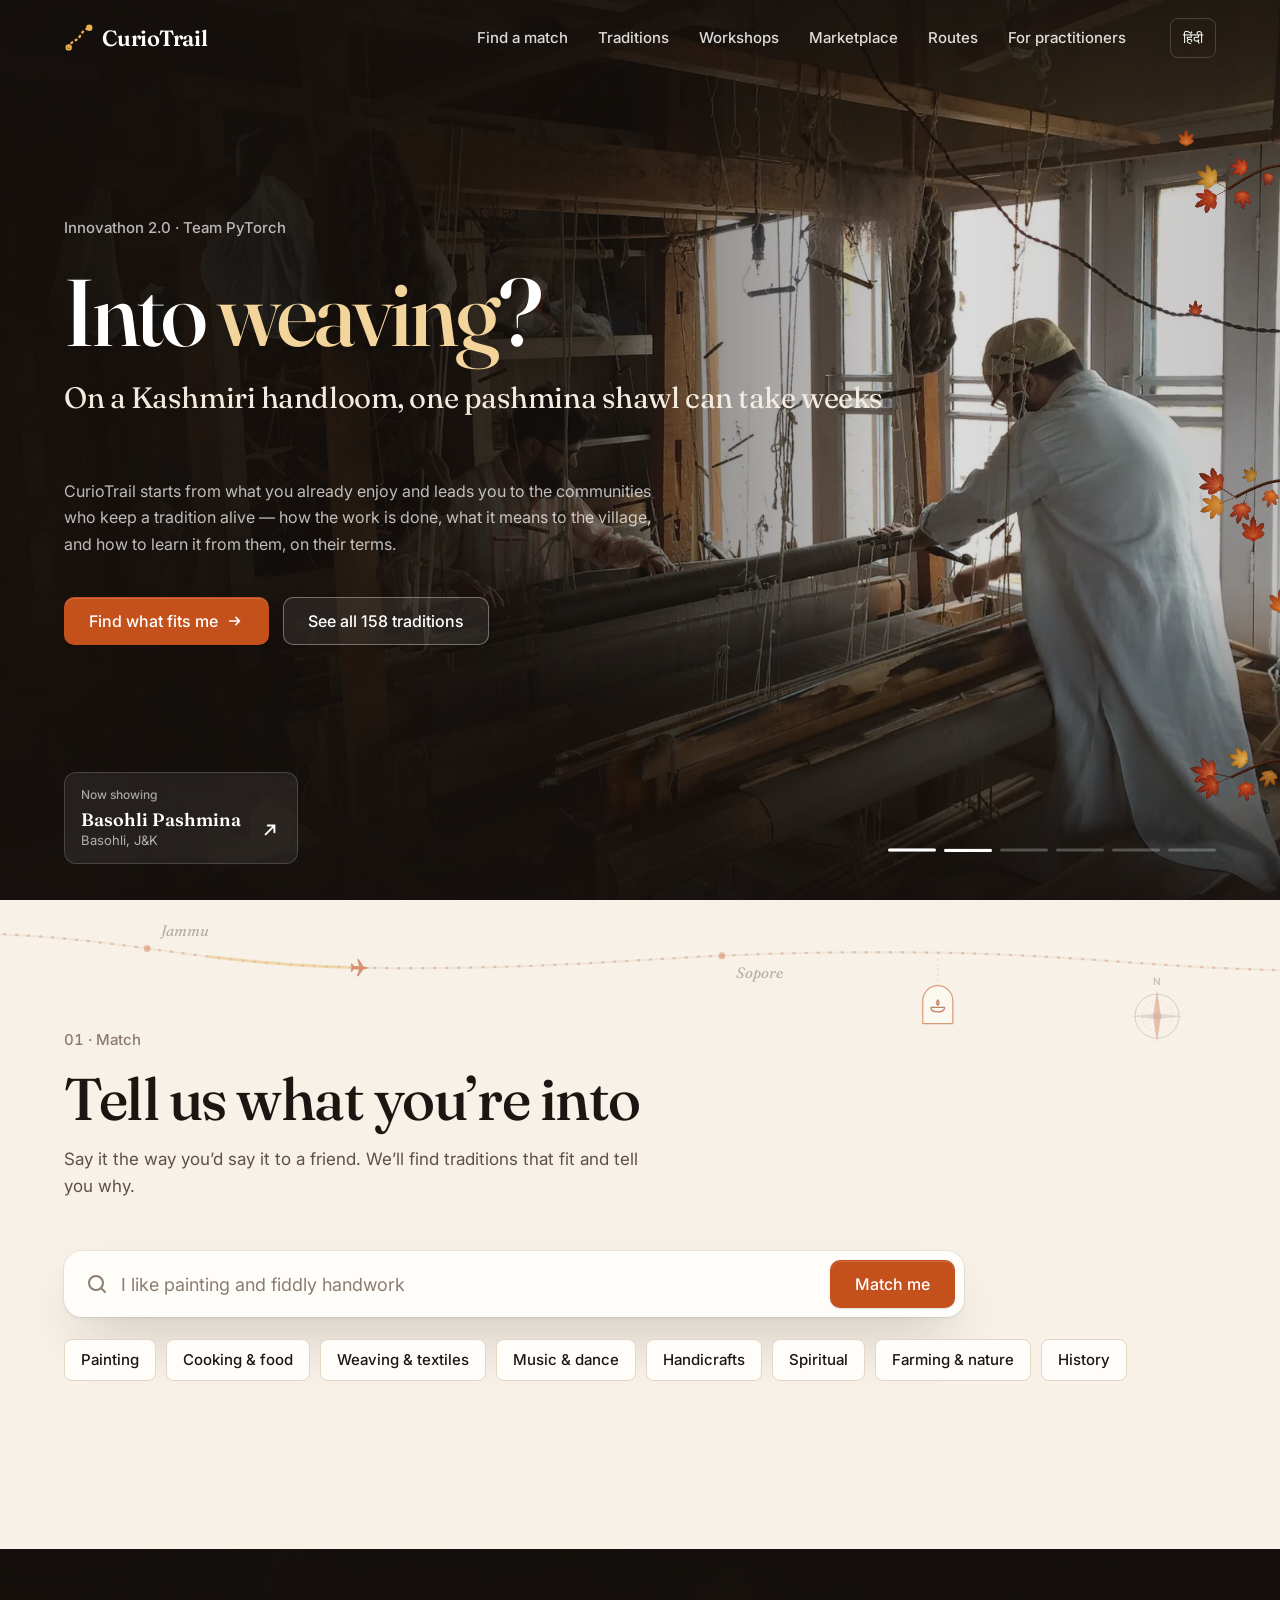
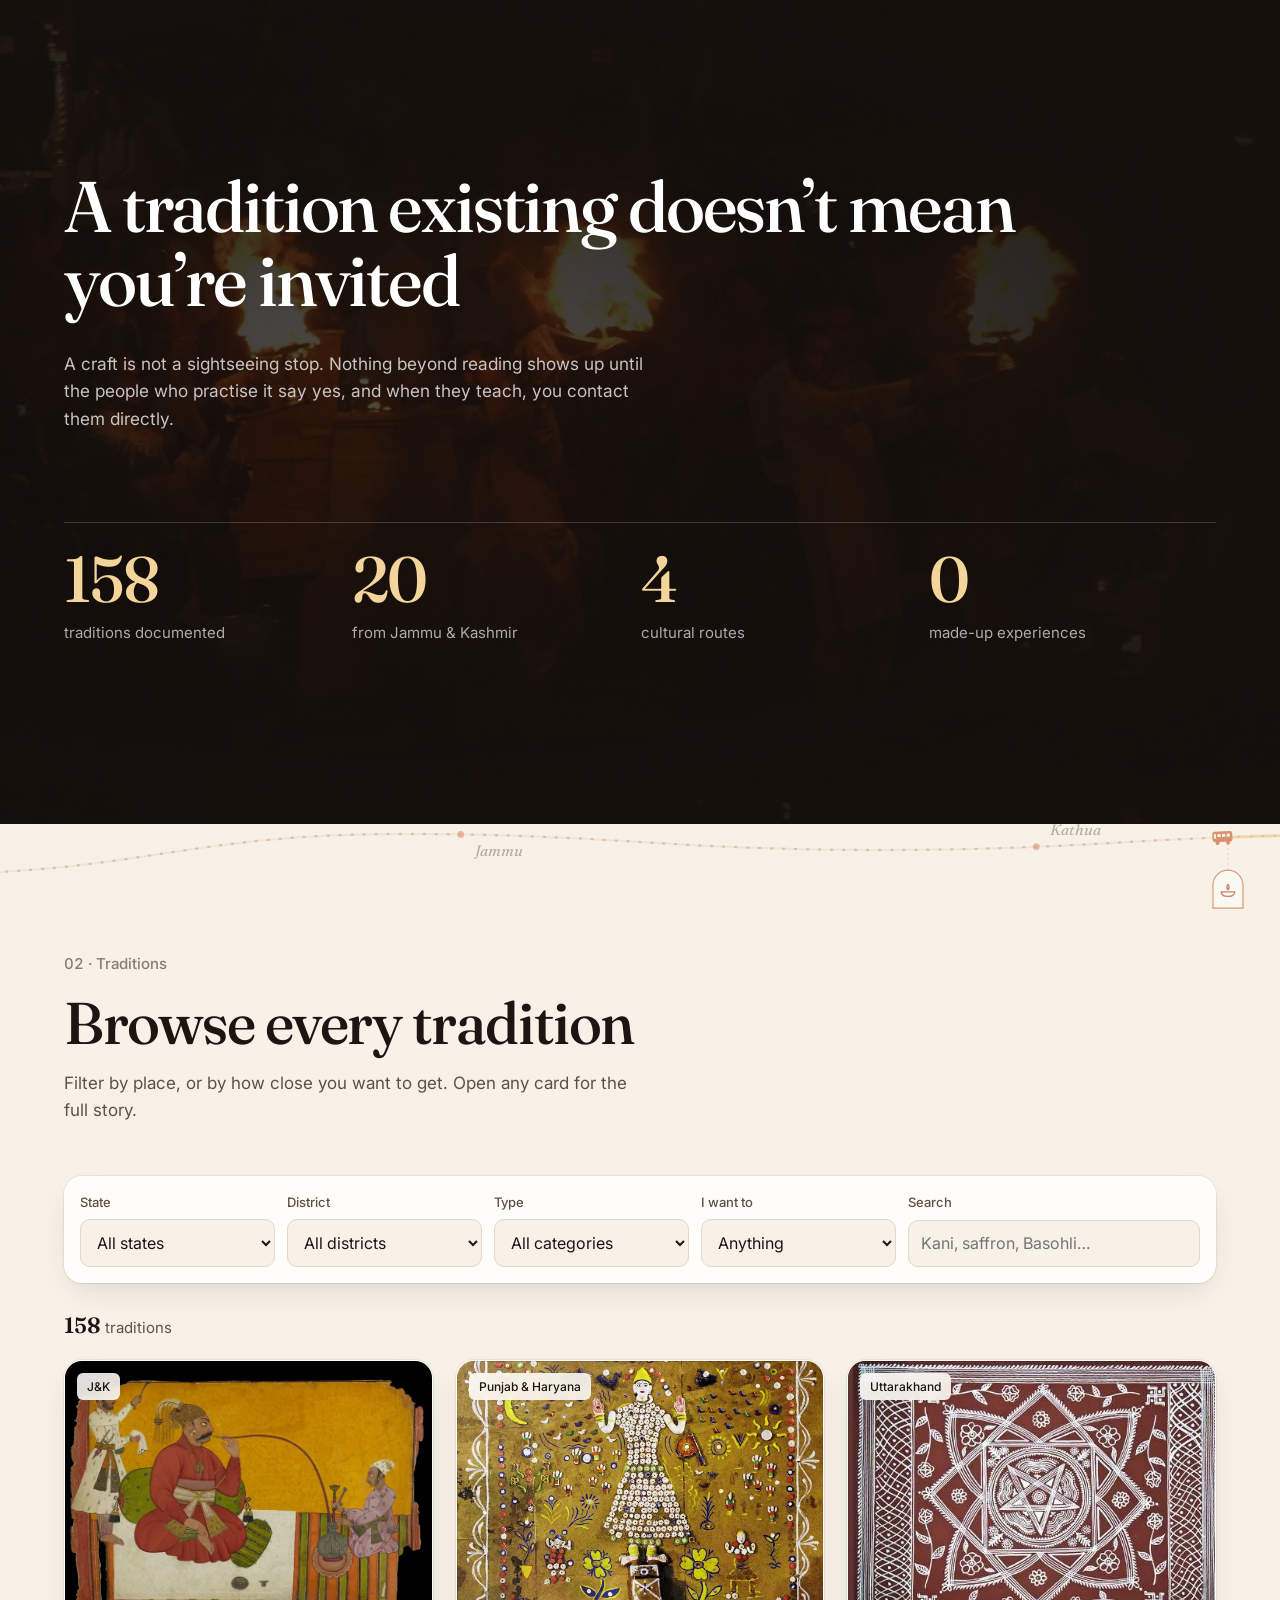
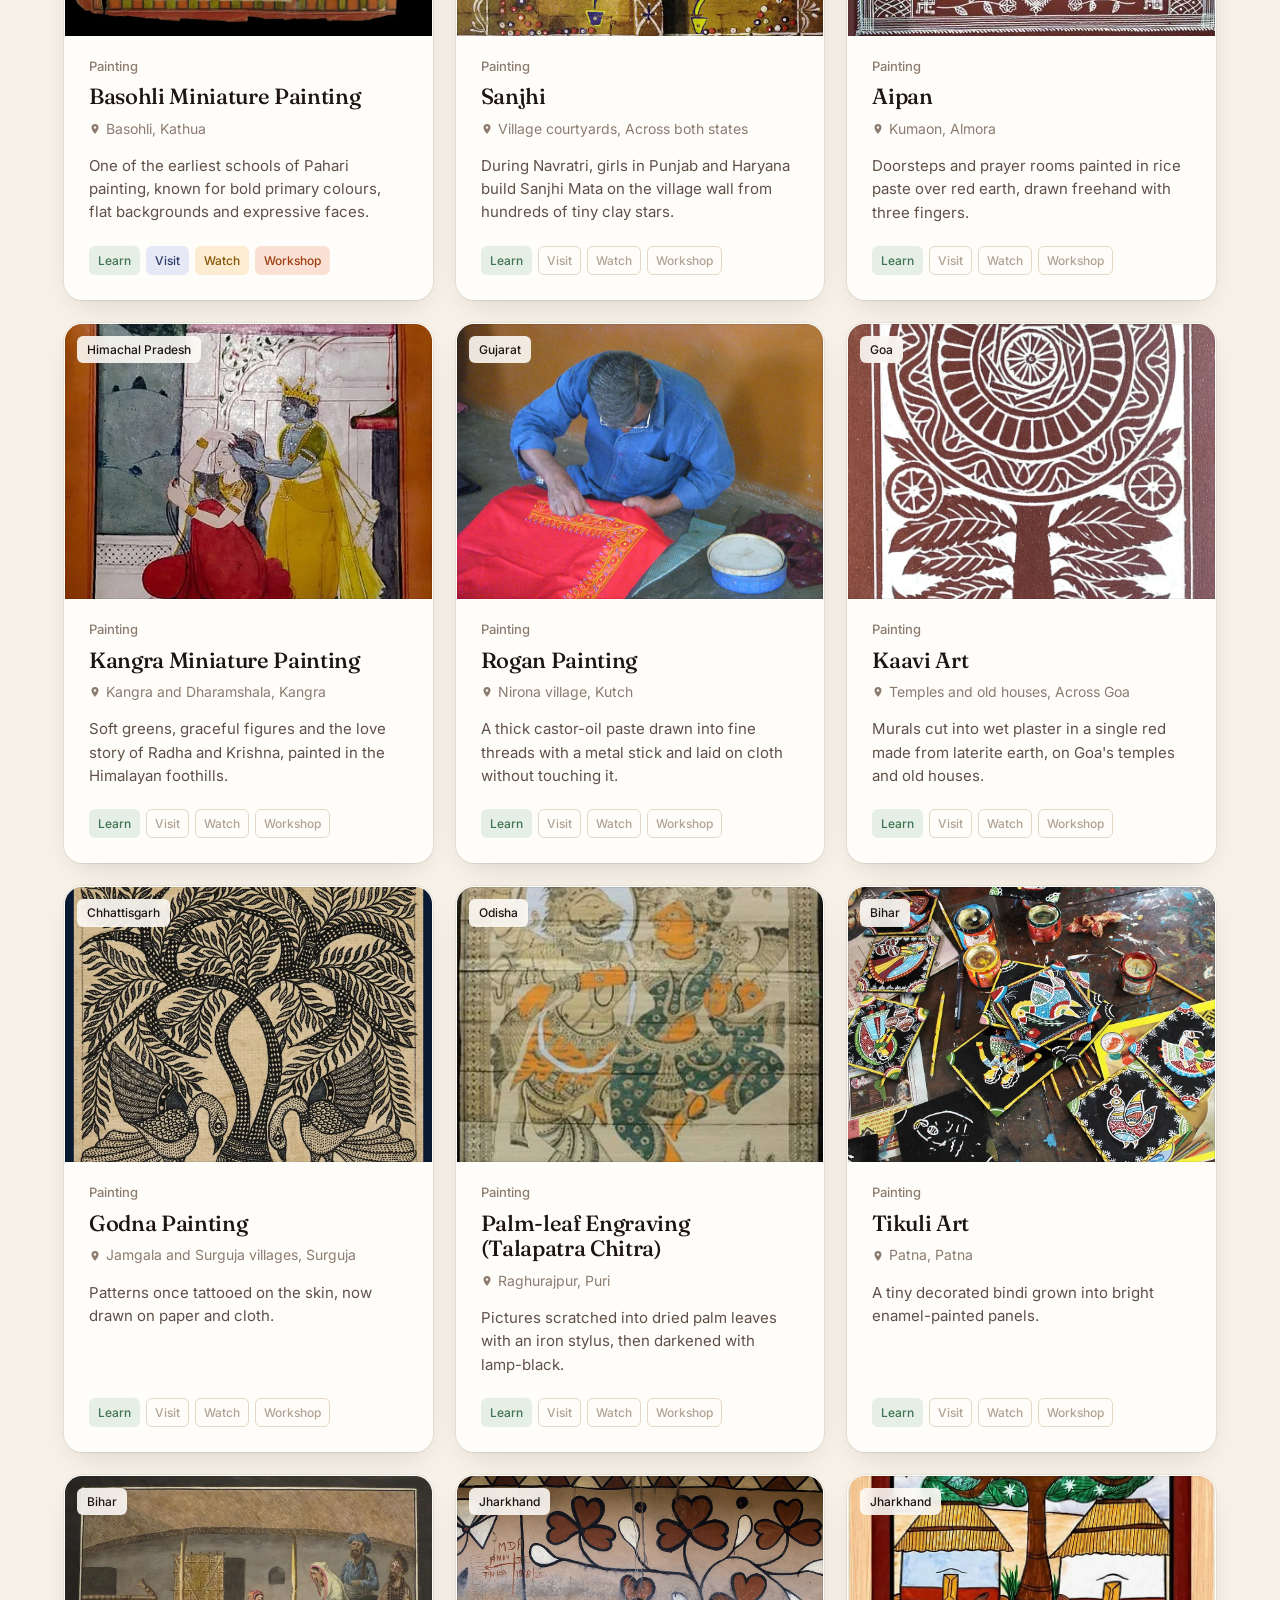
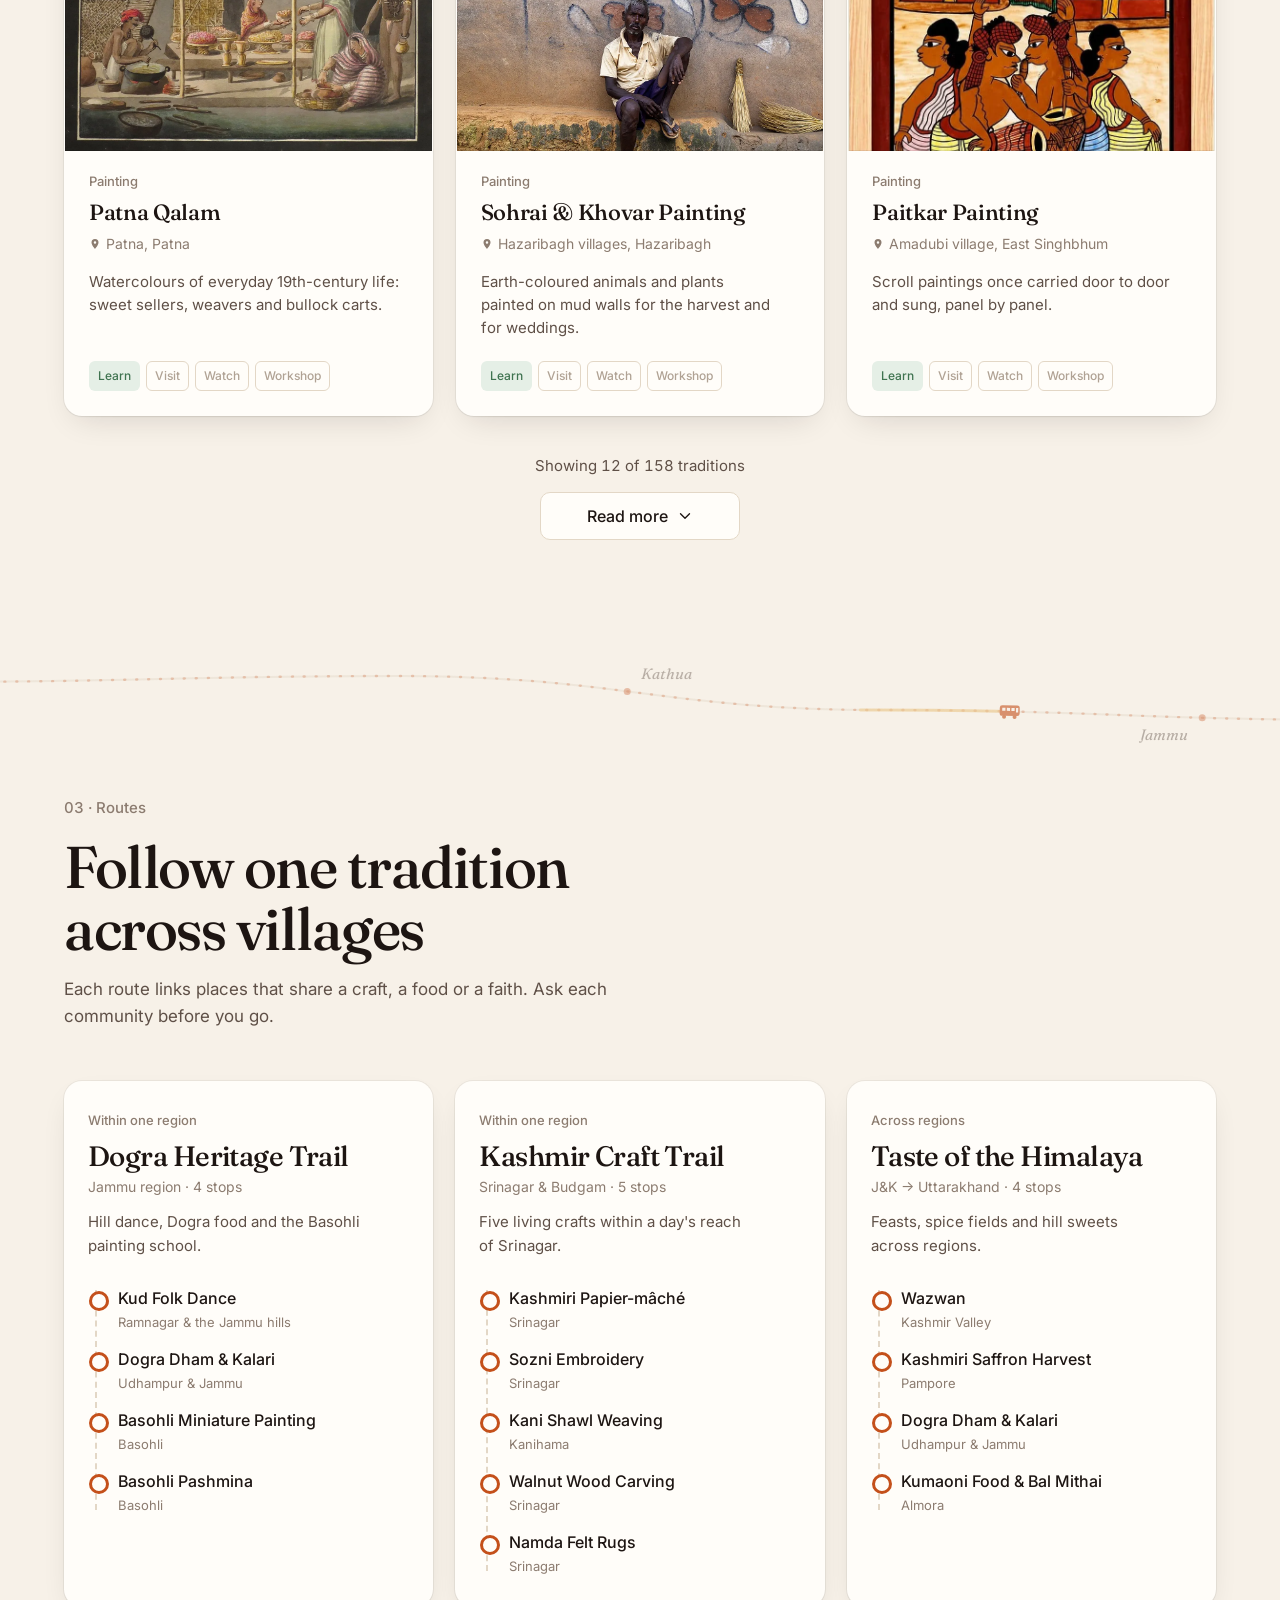
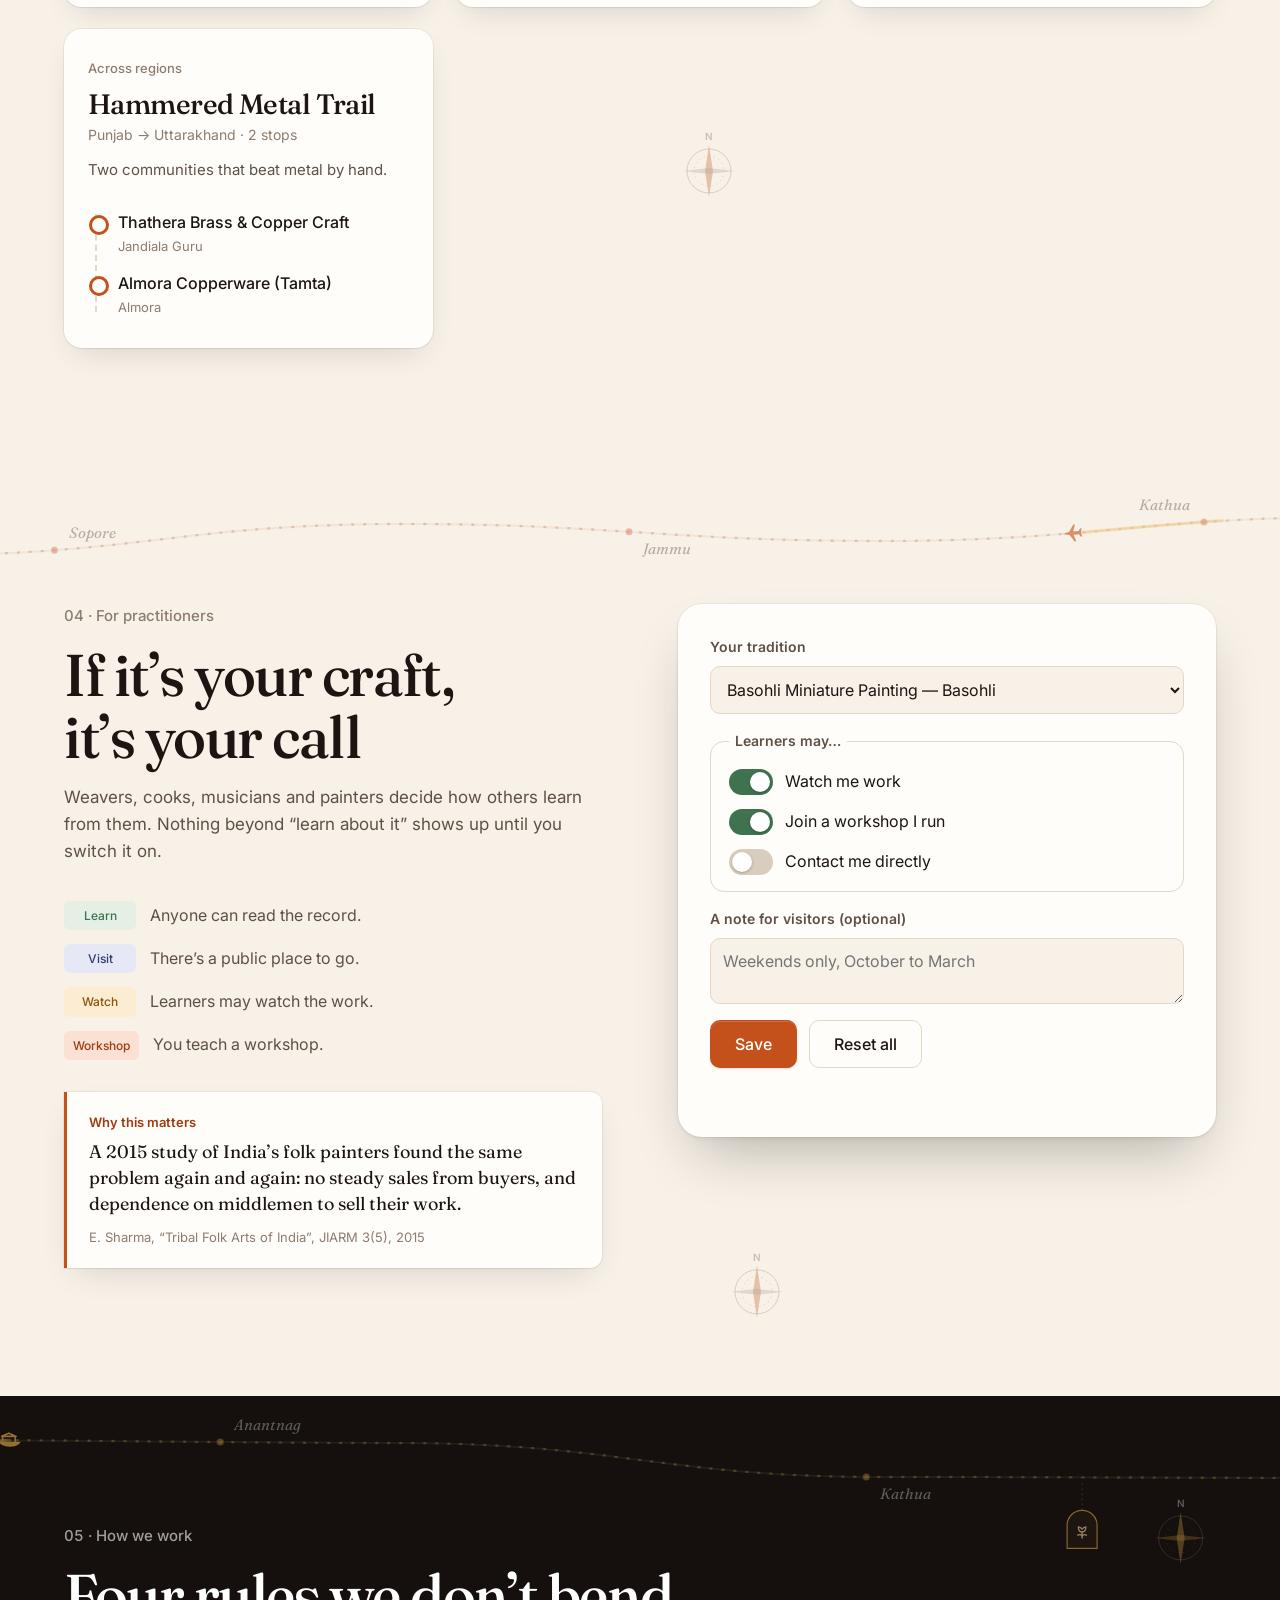
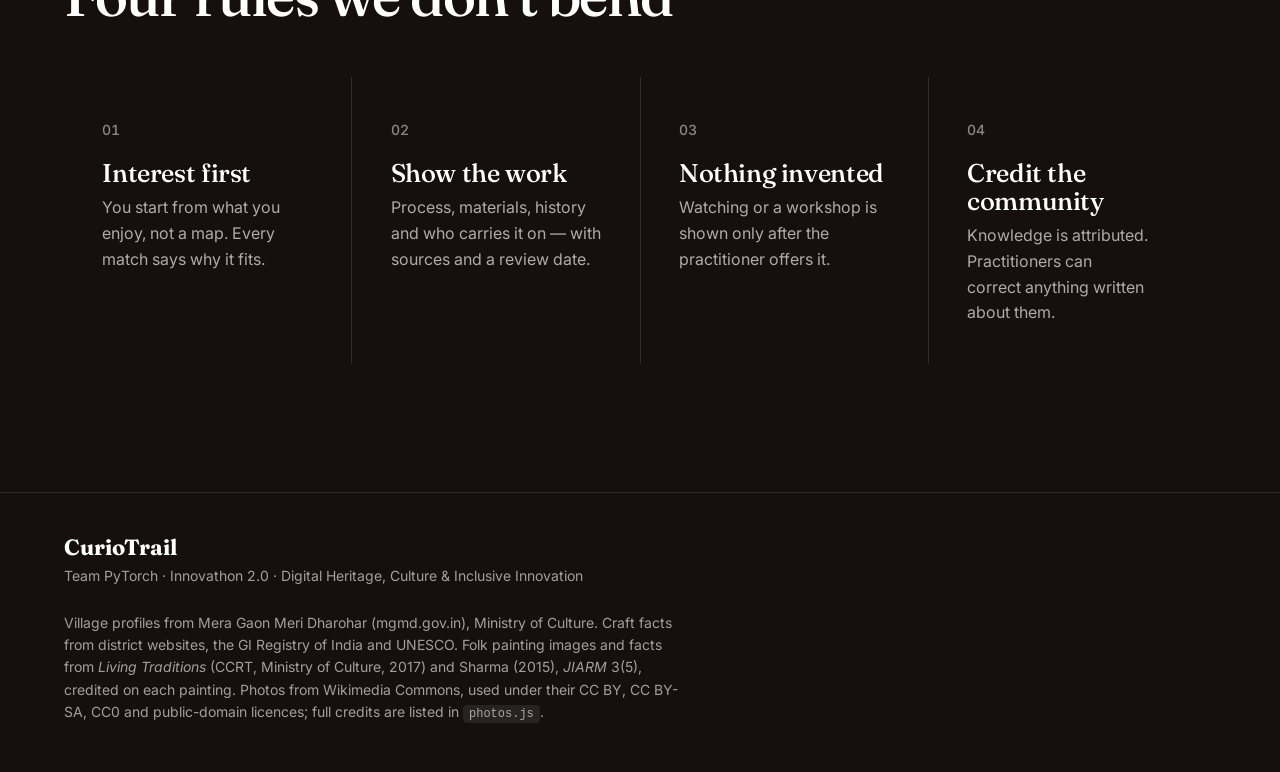
==== commit 41b25d58: "Update marketplace sessions, prices and phone numbers - Rename and reprice sessions: Basohli Paintin" ====
--- a/index.html
+++ b/index.html
@@ -10,7 +10,7 @@
   <link rel="preconnect" href="https://fonts.gstatic.com" crossorigin>
   <link href="https://fonts.googleapis.com/css2?family=Fraunces:ital,opsz,wght@0,9..144,400;0,9..144,600;0,9..144,700;1,9..144,400;1,9..144,600&family=Inter:wght@400;500;600;700&family=Noto+Serif+Devanagari:wght@400;600&family=Noto+Sans+Devanagari:wght@400;500;600&display=swap" rel="stylesheet">
   <link rel="preload" as="image" href="assets/img/papier-mache.webp">
-  <link rel="stylesheet" href="styles.css?v=40">
+  <link rel="stylesheet" href="styles.css?v=41">
 </head>
 <body>
   <header class="nav" id="nav">
@@ -212,15 +212,15 @@
     <div id="bookBody"></div>
   </dialog>
 
-  <script src="data.js?v=40"></script>
-  <script src="data-north.js?v=40"></script>
-  <script src="data-west.js?v=40"></script>
-  <script src="data-east.js?v=40"></script>
-  <script src="data-northeast.js?v=40"></script>
-  <script src="data-south.js?v=40"></script>
-  <script src="paintings.js?v=40"></script>
-  <script src="photos.js?v=40"></script>
-  <script src="app.js?v=40"></script>
-  <script type="module" src="leaves.js?v=40"></script>
+  <script src="data.js?v=41"></script>
+  <script src="data-north.js?v=41"></script>
+  <script src="data-west.js?v=41"></script>
+  <script src="data-east.js?v=41"></script>
+  <script src="data-northeast.js?v=41"></script>
+  <script src="data-south.js?v=41"></script>
+  <script src="paintings.js?v=41"></script>
+  <script src="photos.js?v=41"></script>
+  <script src="app.js?v=41"></script>
+  <script type="module" src="leaves.js?v=41"></script>
 </body>
 </html>
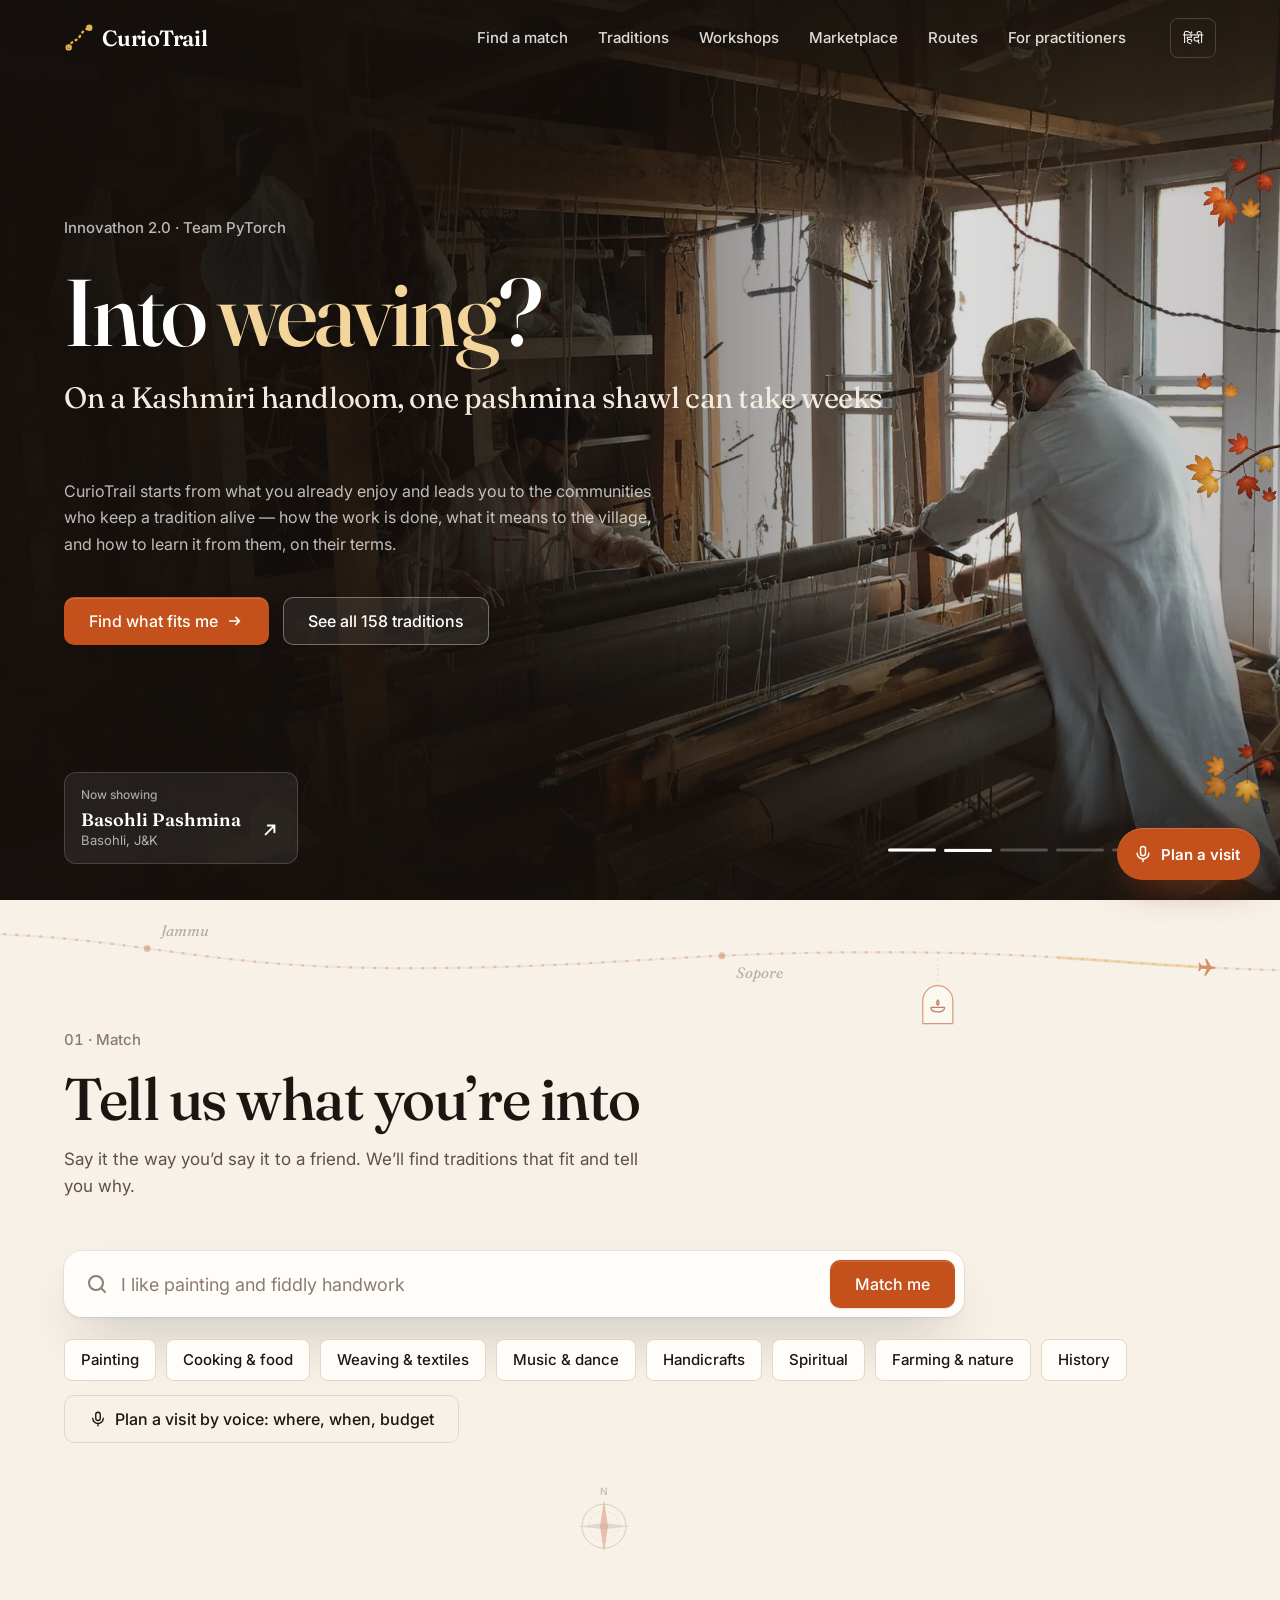
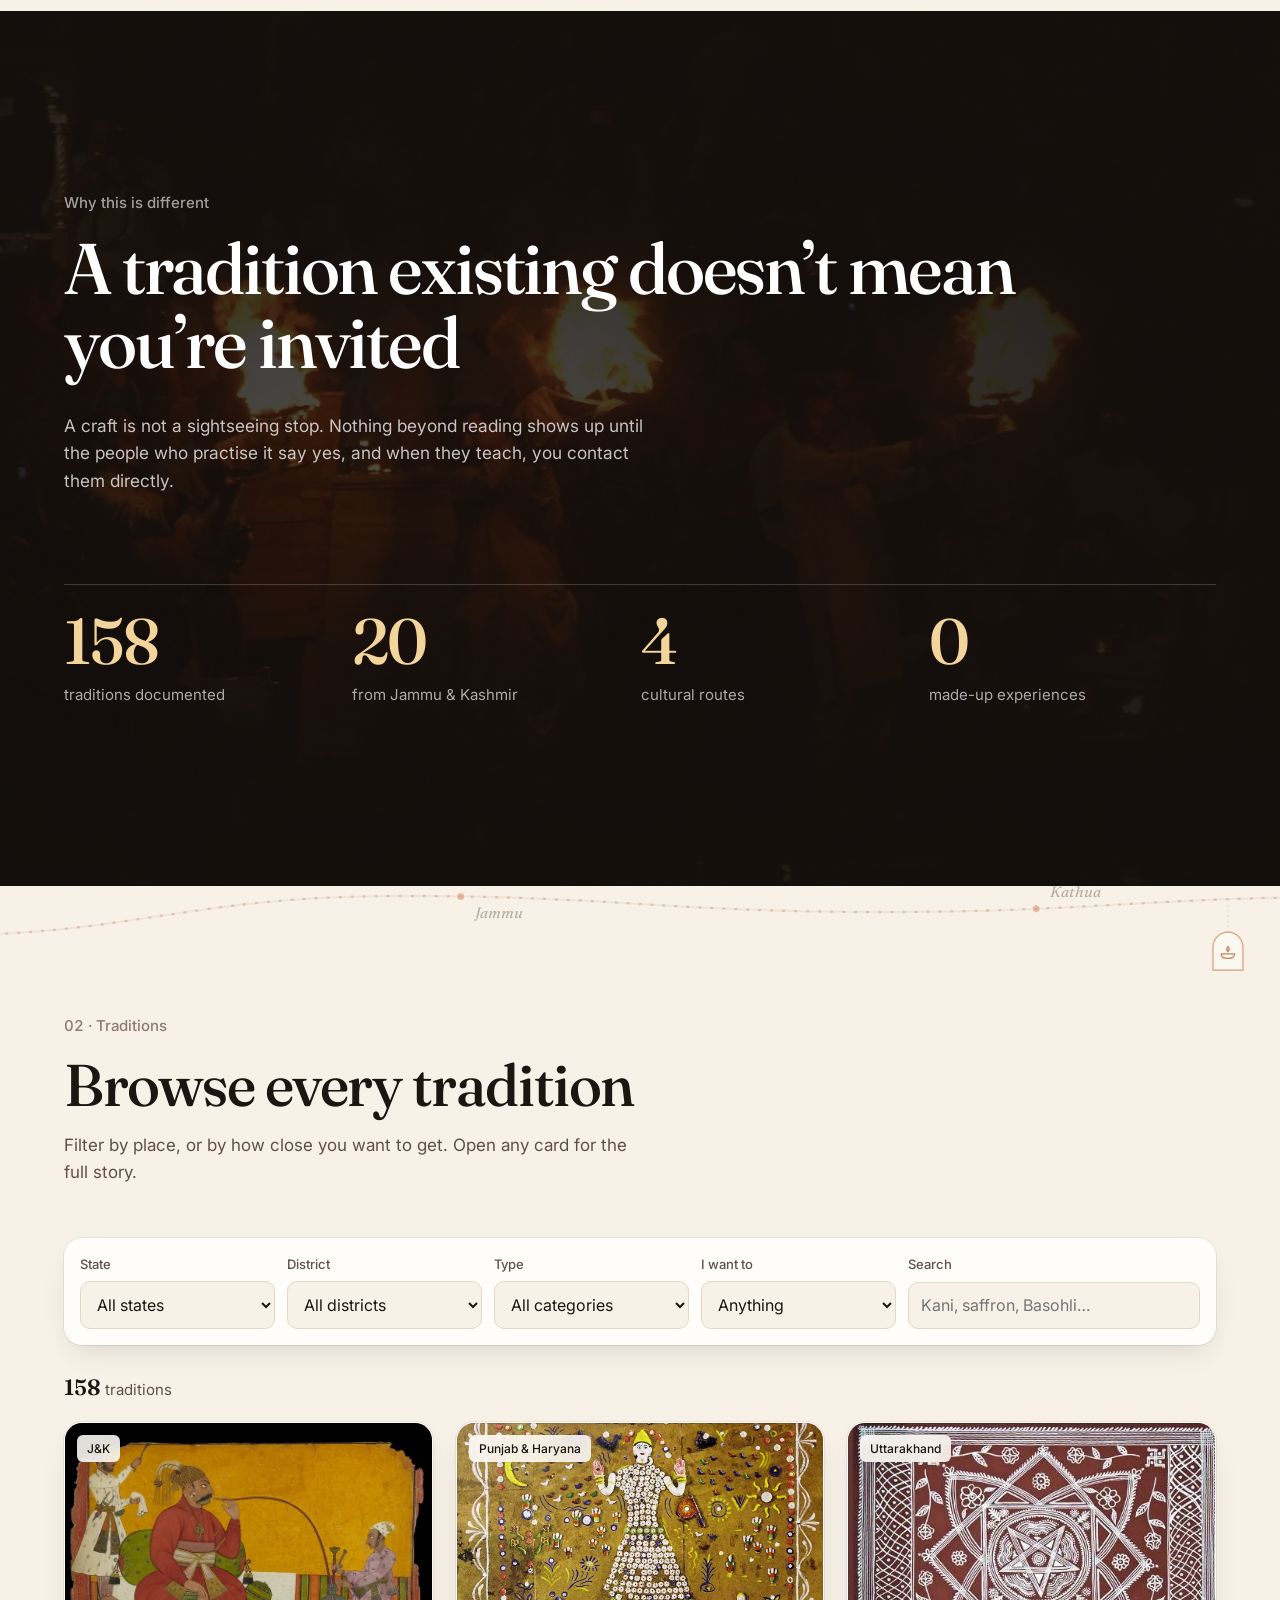
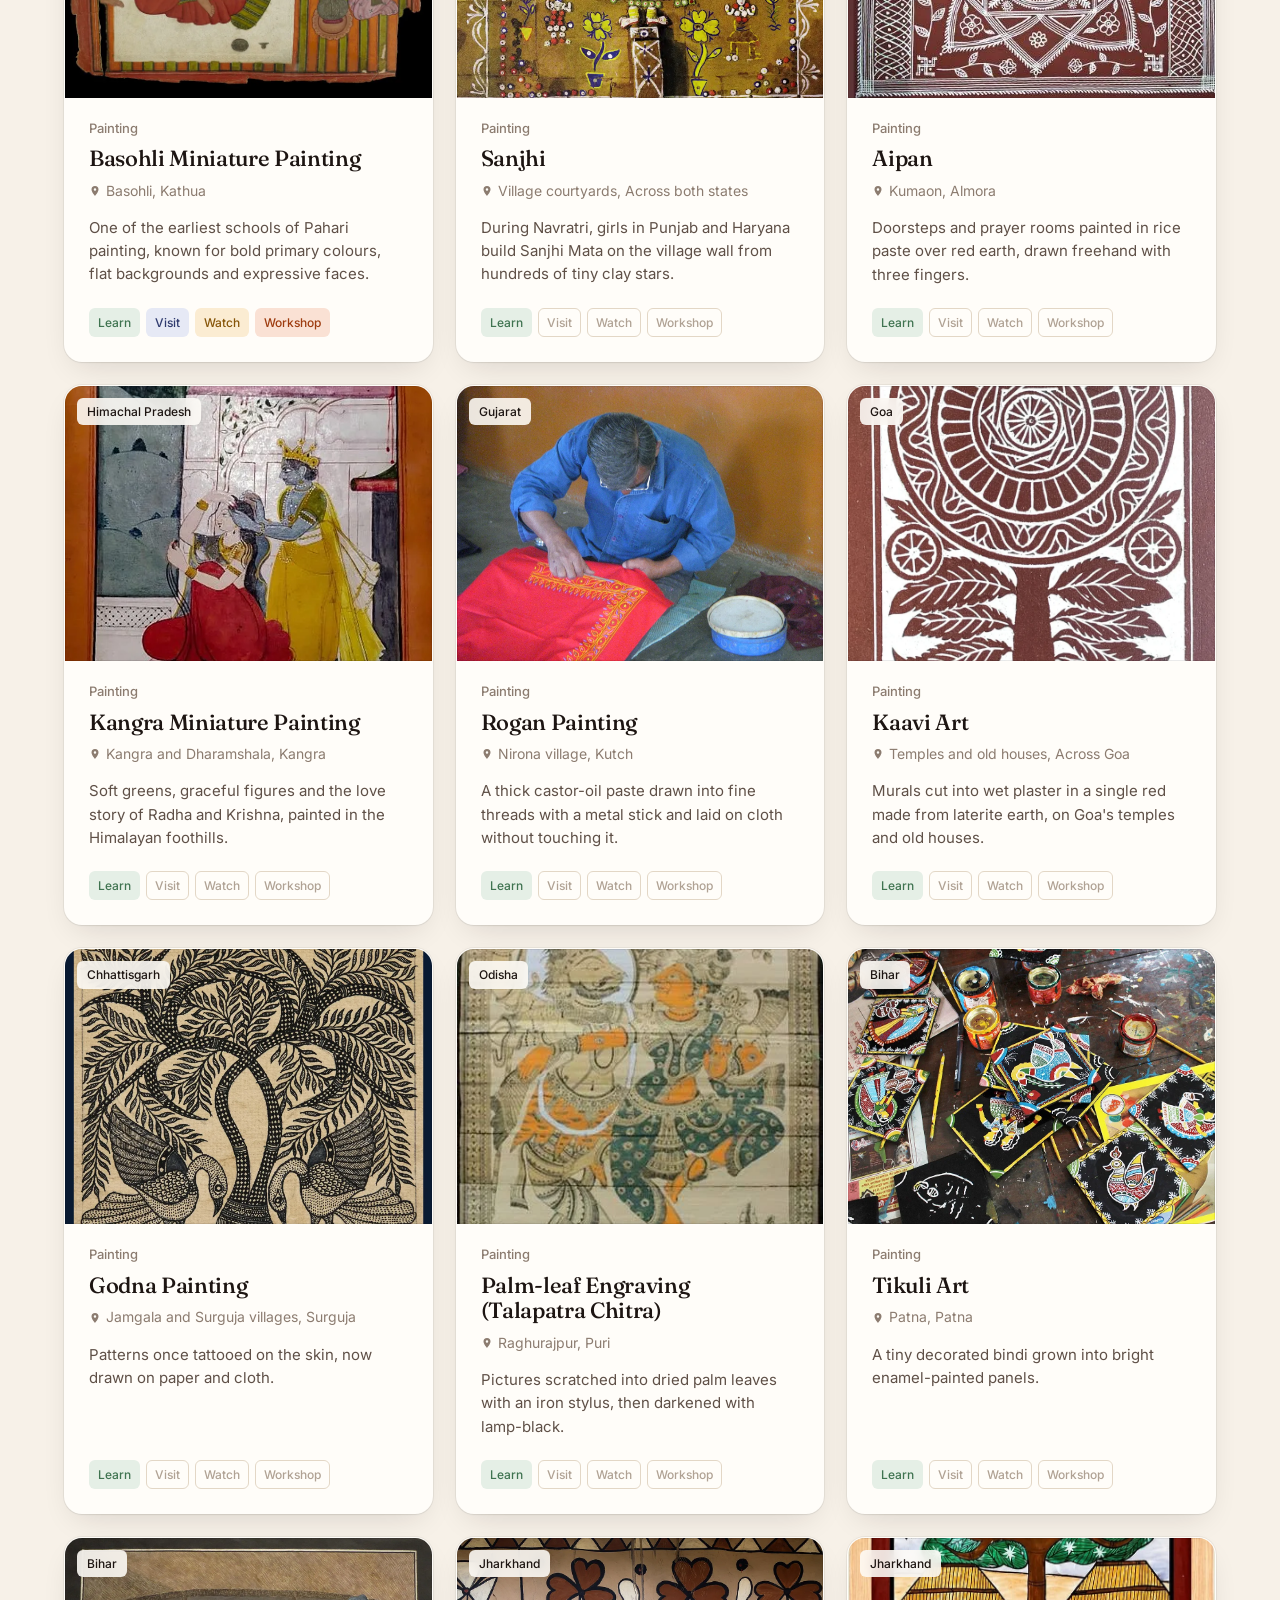
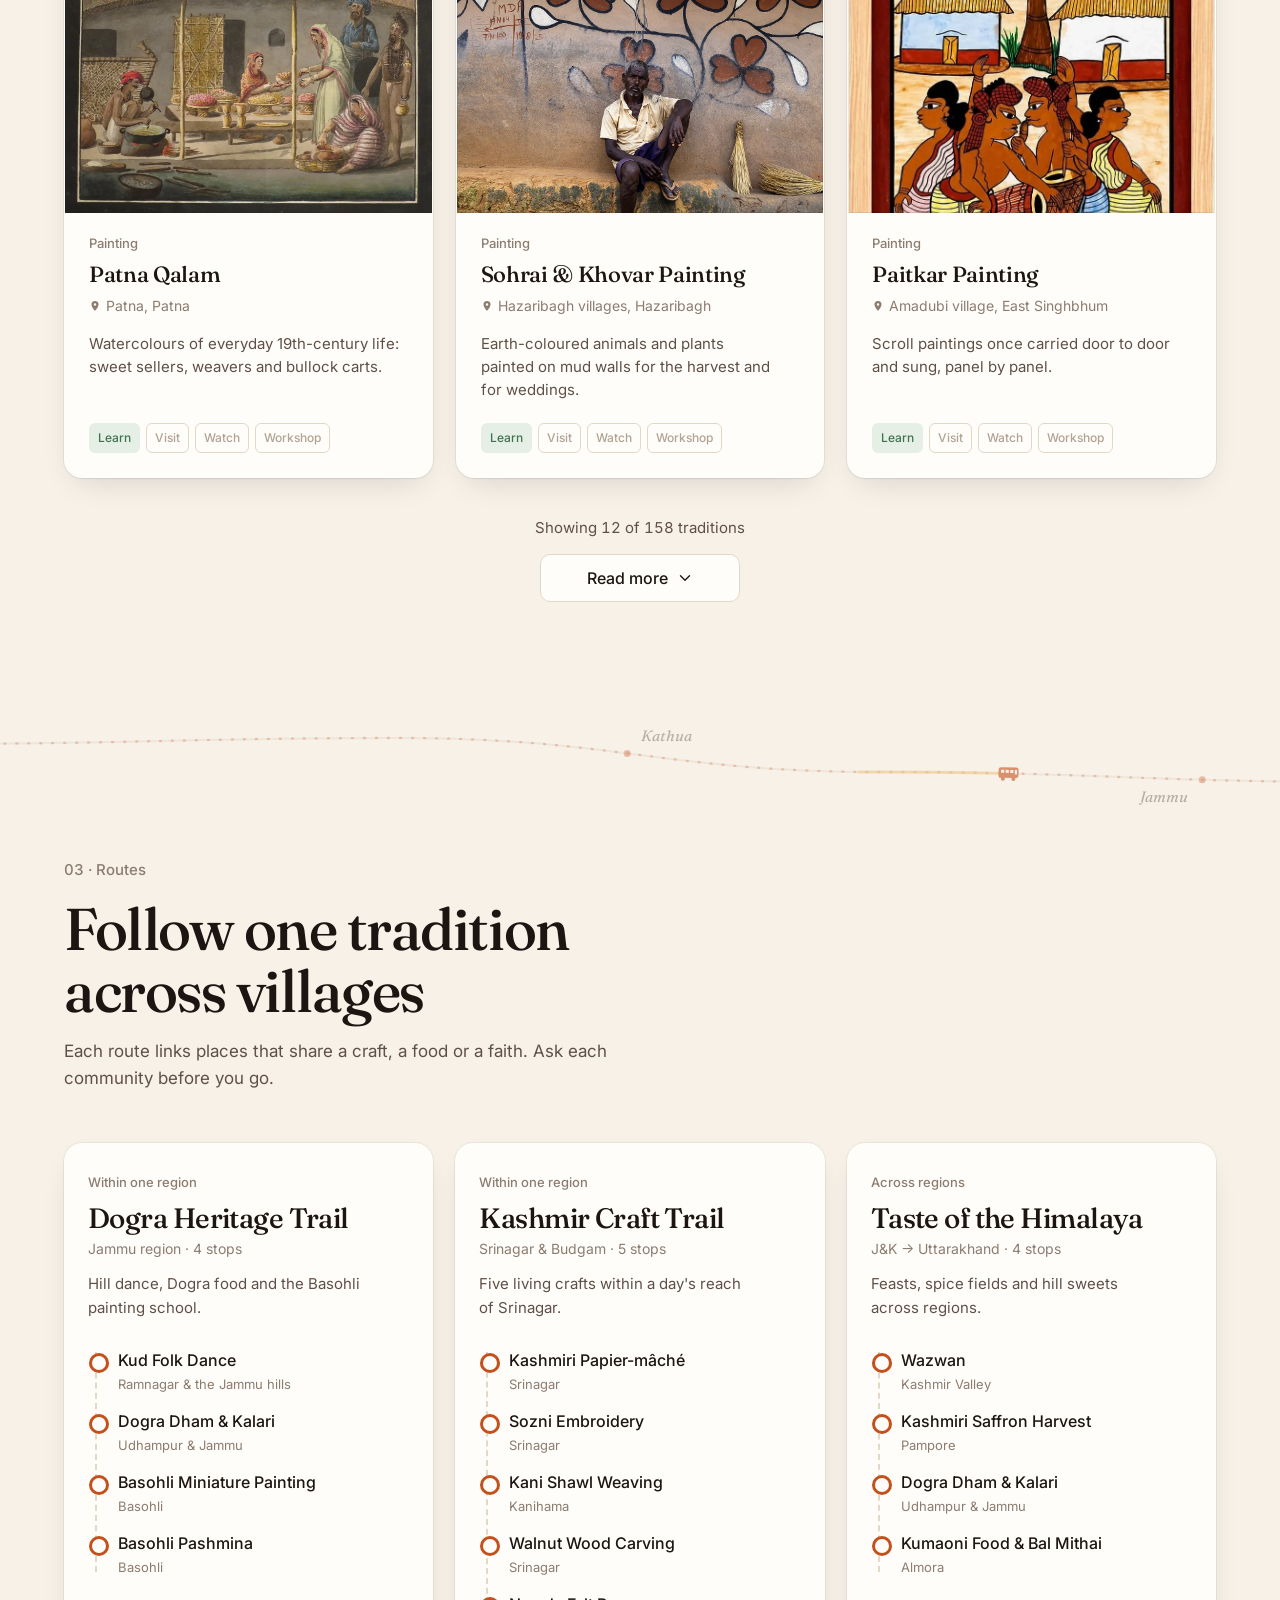
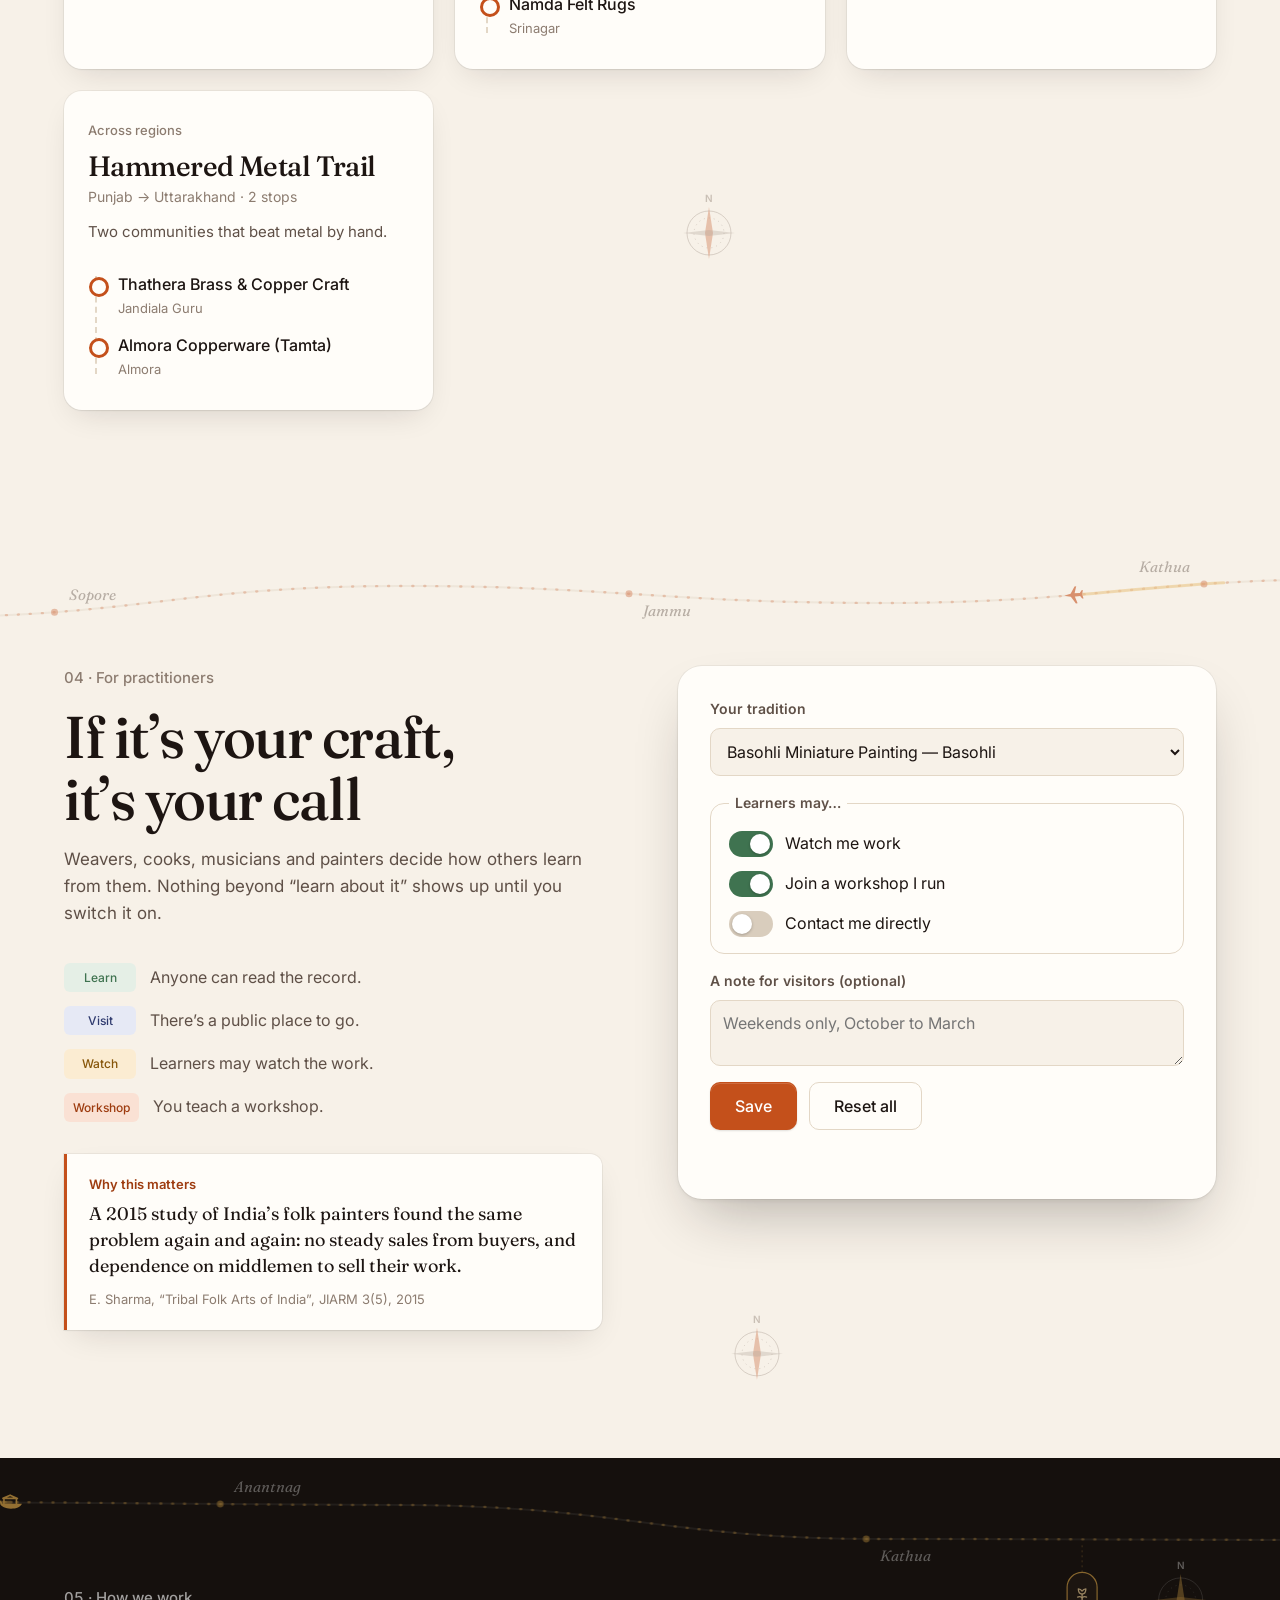
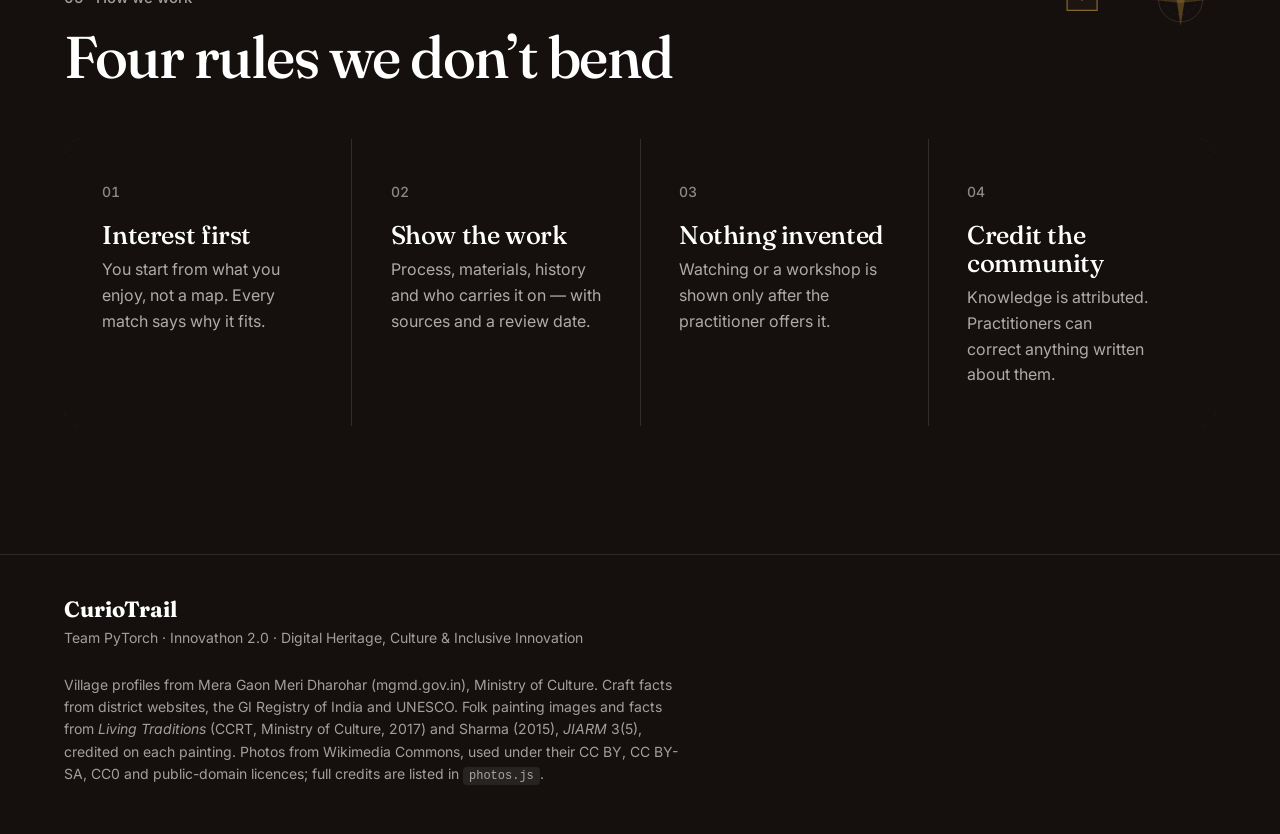
==== commit 827245e7: "Add voice visit planner (English and Hindi) and Buy button - "Plan a visit" assistant on every page:" ====
--- a/index.html
+++ b/index.html
@@ -10,7 +10,7 @@
   <link rel="preconnect" href="https://fonts.gstatic.com" crossorigin>
   <link href="https://fonts.googleapis.com/css2?family=Fraunces:ital,opsz,wght@0,9..144,400;0,9..144,600;0,9..144,700;1,9..144,400;1,9..144,600&family=Inter:wght@400;500;600;700&family=Noto+Serif+Devanagari:wght@400;600&family=Noto+Sans+Devanagari:wght@400;500;600&display=swap" rel="stylesheet">
   <link rel="preload" as="image" href="assets/img/papier-mache.webp">
-  <link rel="stylesheet" href="styles.css?v=41">
+  <link rel="stylesheet" href="styles.css?v=49">
 </head>
 <body>
   <header class="nav" id="nav">
@@ -74,6 +74,7 @@
           <button class="btn btn-primary" type="submit"><span data-i18n="matchBtn">Match me</span></button>
         </form>
         <div class="chips" id="matchChips" data-reveal></div>
+        <button type="button" class="btn btn-quiet plan-cta" data-plan-open data-reveal><svg viewBox="0 0 24 24" aria-hidden="true"><rect x="9" y="3" width="6" height="11" rx="3"/><path d="M5 11a7 7 0 0 0 14 0M12 18v3"/></svg>Plan a visit by voice: where, when, budget</button>
         <div class="match-results" id="matchResults" aria-live="polite"></div>
       </div>
     </section>
@@ -212,15 +213,16 @@
     <div id="bookBody"></div>
   </dialog>
 
-  <script src="data.js?v=41"></script>
-  <script src="data-north.js?v=41"></script>
-  <script src="data-west.js?v=41"></script>
-  <script src="data-east.js?v=41"></script>
-  <script src="data-northeast.js?v=41"></script>
-  <script src="data-south.js?v=41"></script>
-  <script src="paintings.js?v=41"></script>
-  <script src="photos.js?v=41"></script>
-  <script src="app.js?v=41"></script>
-  <script type="module" src="leaves.js?v=41"></script>
+  <script src="data.js?v=49"></script>
+  <script src="data-north.js?v=49"></script>
+  <script src="data-west.js?v=49"></script>
+  <script src="data-east.js?v=49"></script>
+  <script src="data-northeast.js?v=49"></script>
+  <script src="data-south.js?v=49"></script>
+  <script src="paintings.js?v=49"></script>
+  <script src="photos.js?v=49"></script>
+  <script src="app.js?v=49"></script>
+  <script src="planner.js?v=49"></script>
+  <script type="module" src="leaves.js?v=49"></script>
 </body>
 </html>
--- a/styles.css
+++ b/styles.css
@@ -543,3 +543,65 @@
 .dock a[aria-current="page"] { color: #fff; background: rgba(255, 255, 255, .12); }
 .subpage main { min-height: 100svh; }
 @media (max-width: 960px) { .dock a { padding: 6px 4px; min-width: 0; } }
+
+/* ============ Visit planner (planner.js) ============ */
+.plan-fab { position: fixed; right: 20px; bottom: calc(20px + env(safe-area-inset-bottom)); z-index: 41; display: inline-flex; align-items: center; gap: 8px; min-height: 52px; padding: 0 20px 0 16px; border: 0; border-radius: 999px; background: var(--accent); color: #fff; font: 600 15px/1 var(--sans); box-shadow: 0 14px 36px -12px rgba(158, 60, 16, .7), inset 0 1px 0 rgba(255, 255, 255, .18); cursor: pointer; -webkit-tap-highlight-color: transparent; transition: scale 160ms ease-out, background-color 160ms ease-out; }
+.plan-fab svg { width: 20px; height: 20px; fill: none; stroke: currentColor; stroke-width: 1.8; stroke-linecap: round; stroke-linejoin: round; }
+.plan-fab:active { scale: .96; }
+@media (hover: hover) and (pointer: fine) { .plan-fab:hover { background: var(--accent-ink); } }
+.plan-fab:focus-visible { outline: 3px solid var(--gold); outline-offset: 3px; }
+@media (max-width: 860px) { .plan-fab { right: 14px; bottom: calc(96px + env(safe-area-inset-bottom)); min-height: 48px; padding: 0 16px 0 14px; font-size: 14px; } }
+
+.plan-modal { width: min(760px, calc(100vw - 32px)); }
+.plan-body { position: relative; padding: clamp(24px, 4vw, 40px); overflow: auto; max-height: calc(100svh - 48px); }
+.plan-body h2 { margin: 4px 0 6px; font: 600 clamp(26px, 3.2vw, 34px)/1.1 var(--serif); color: var(--ink); }
+.plan-sub { margin: 0 0 18px; color: var(--ink-2); font-size: 15px; max-width: 52ch; }
+.plan-form textarea { width: 100%; box-sizing: border-box; min-height: 76px; padding: 14px 16px; border: 1px solid var(--line); border-radius: 14px; background: var(--bg); color: var(--ink); font: 400 16px/1.45 var(--sans); resize: vertical; }
+.plan-form textarea:focus { outline: none; border-color: var(--accent); box-shadow: 0 0 0 3px rgba(196, 80, 27, .15); }
+.plan-actions { display: flex; gap: 10px; justify-content: space-between; margin-top: 10px; }
+.plan-mic { display: inline-flex; align-items: center; gap: 8px; min-height: 48px; padding: 0 18px; border: 1px solid var(--line); border-radius: 10px; background: var(--surface); color: var(--ink); font: 500 15px/1 var(--sans); cursor: pointer; }
+.plan-mic svg { width: 20px; height: 20px; fill: none; stroke: currentColor; stroke-width: 1.8; stroke-linecap: round; stroke-linejoin: round; }
+.plan-mic[aria-pressed="true"] { background: var(--accent); border-color: var(--accent); color: #fff; }
+.plan-mic:disabled { opacity: .5; cursor: not-allowed; }
+@media (prefers-reduced-motion: no-preference) { .plan-mic[aria-pressed="true"] { animation: planPulse 1.4s ease-in-out infinite; } }
+@keyframes planPulse { 0%, 100% { box-shadow: 0 0 0 0 rgba(196, 80, 27, .45); } 50% { box-shadow: 0 0 0 8px rgba(196, 80, 27, 0); } }
+.plan-hint { min-height: 20px; margin: 8px 0 0; font-size: 14px; color: var(--accent-ink); }
+#planOut { margin-top: 8px; transition: opacity 200ms ease; }
+#planOut.is-refining { opacity: .72; }
+.plan-chips { display: flex; flex-wrap: wrap; gap: 8px; margin: 6px 0 14px; }
+.plan-chip { padding: 6px 12px; border-radius: 999px; background: var(--surface-2); font-size: 14px; color: var(--ink); }
+.plan-chip b { font-weight: 600; color: var(--ink-2); margin-right: 4px; }
+.plan-summary { margin: 0 0 16px; font: 400 18px/1.45 var(--serif); color: var(--ink); }
+.plan-h { margin: 18px 0 10px; font-size: 13px; font-weight: 600; letter-spacing: .02em; color: var(--ink-2); }
+.plan-card { display: flex; gap: 16px; align-items: center; justify-content: space-between; padding: 14px 16px; margin-bottom: 10px; border: 1px solid var(--line); border-radius: 14px; background: var(--surface); }
+.plan-card.is-pick { border-color: rgba(196, 80, 27, .45); box-shadow: 0 10px 28px -18px rgba(158, 60, 16, .5); }
+.plan-card-cat { margin: 0; font-size: 13px; color: var(--ink-3); }
+.plan-card h3 { margin: 2px 0 4px; font: 600 18px/1.25 var(--serif); color: var(--ink); }
+.plan-card-meta { margin: 0; font-size: 14px; color: var(--ink-2); }
+.plan-card-side { display: flex; flex-direction: column; align-items: flex-end; gap: 8px; flex: none; }
+.plan-cost { margin: 0; text-align: right; }
+.plan-cost strong { display: block; font: 600 18px var(--serif); color: var(--ink); font-variant-numeric: tabular-nums; }
+.plan-cost span { font-size: 12px; color: var(--ink-3); }
+.plan-budget { margin: 6px 0 4px; }
+.plan-budget-bar { height: 8px; border-radius: 999px; background: var(--surface-2); overflow: hidden; }
+.plan-budget-bar span { display: block; height: 100%; border-radius: inherit; background: var(--accent); }
+.plan-budget p { margin: 8px 0 0; font-size: 14px; color: var(--ink-2); font-variant-numeric: tabular-nums; }
+.plan-learn { display: grid; grid-template-columns: repeat(auto-fill, minmax(min(100%, 200px), 1fr)); gap: 8px; }
+.plan-learn-item { display: flex; flex-direction: column; gap: 2px; padding: 12px 14px; border: 1px solid var(--line); border-radius: 12px; background: var(--surface); text-align: left; color: var(--ink); cursor: pointer; font: inherit; }
+.plan-learn-item strong { font-size: 15px; }
+.plan-learn-item span { font-size: 13px; color: var(--ink-3); }
+@media (hover: hover) and (pointer: fine) { .plan-learn-item:hover { border-color: var(--ink-3); } }
+.plan-note { margin: 14px 0 0; font-size: 13px; color: var(--ink-3); }
+.plan-foot { margin: 18px 0 0; padding-top: 14px; border-top: 1px solid var(--line); font-size: 12px; color: var(--ink-3); }
+.plan-cta { margin-top: 14px; }
+@media (max-width: 560px) {
+  .plan-card { flex-direction: column; align-items: stretch; }
+  .plan-card-side { flex-direction: row; align-items: center; justify-content: space-between; }
+  .plan-cost { text-align: left; }
+}
+.plan-voice { display: flex; align-items: center; gap: 8px; flex-wrap: wrap; }
+.plan-lang { display: inline-flex; padding: 3px; border: 1px solid var(--line); border-radius: 10px; background: var(--surface-2); }
+.plan-lang button { min-height: 40px; padding: 0 12px; border: 0; border-radius: 8px; background: transparent; color: var(--ink-2); font: 500 14px/1 var(--sans); cursor: pointer; }
+.plan-lang button[aria-pressed="true"] { background: var(--surface); color: var(--ink); box-shadow: 0 1px 3px rgba(60, 36, 20, .15); }
+.plan-lang button:focus-visible { outline: 2px solid var(--accent); outline-offset: 1px; }
+@media (max-width: 560px) { .plan-actions { flex-direction: column; align-items: stretch; } .plan-actions .btn { width: 100%; } }
